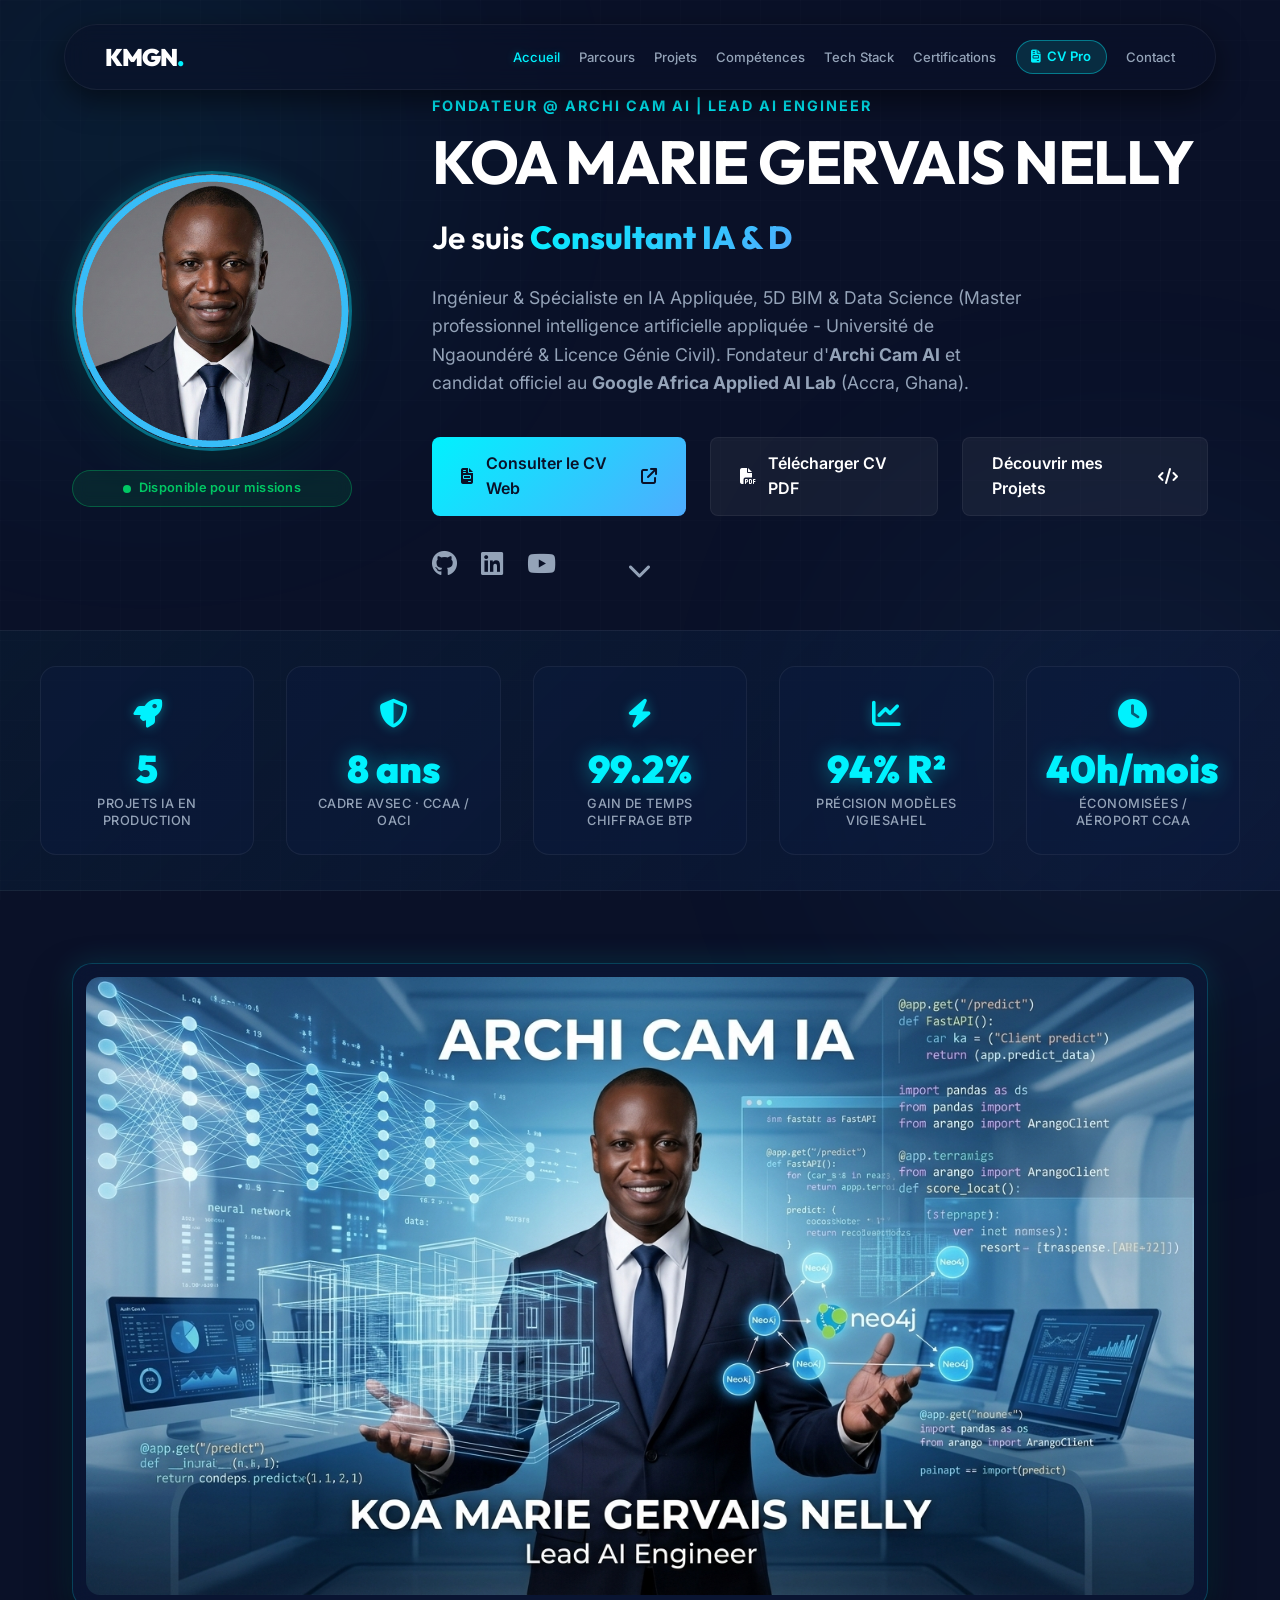
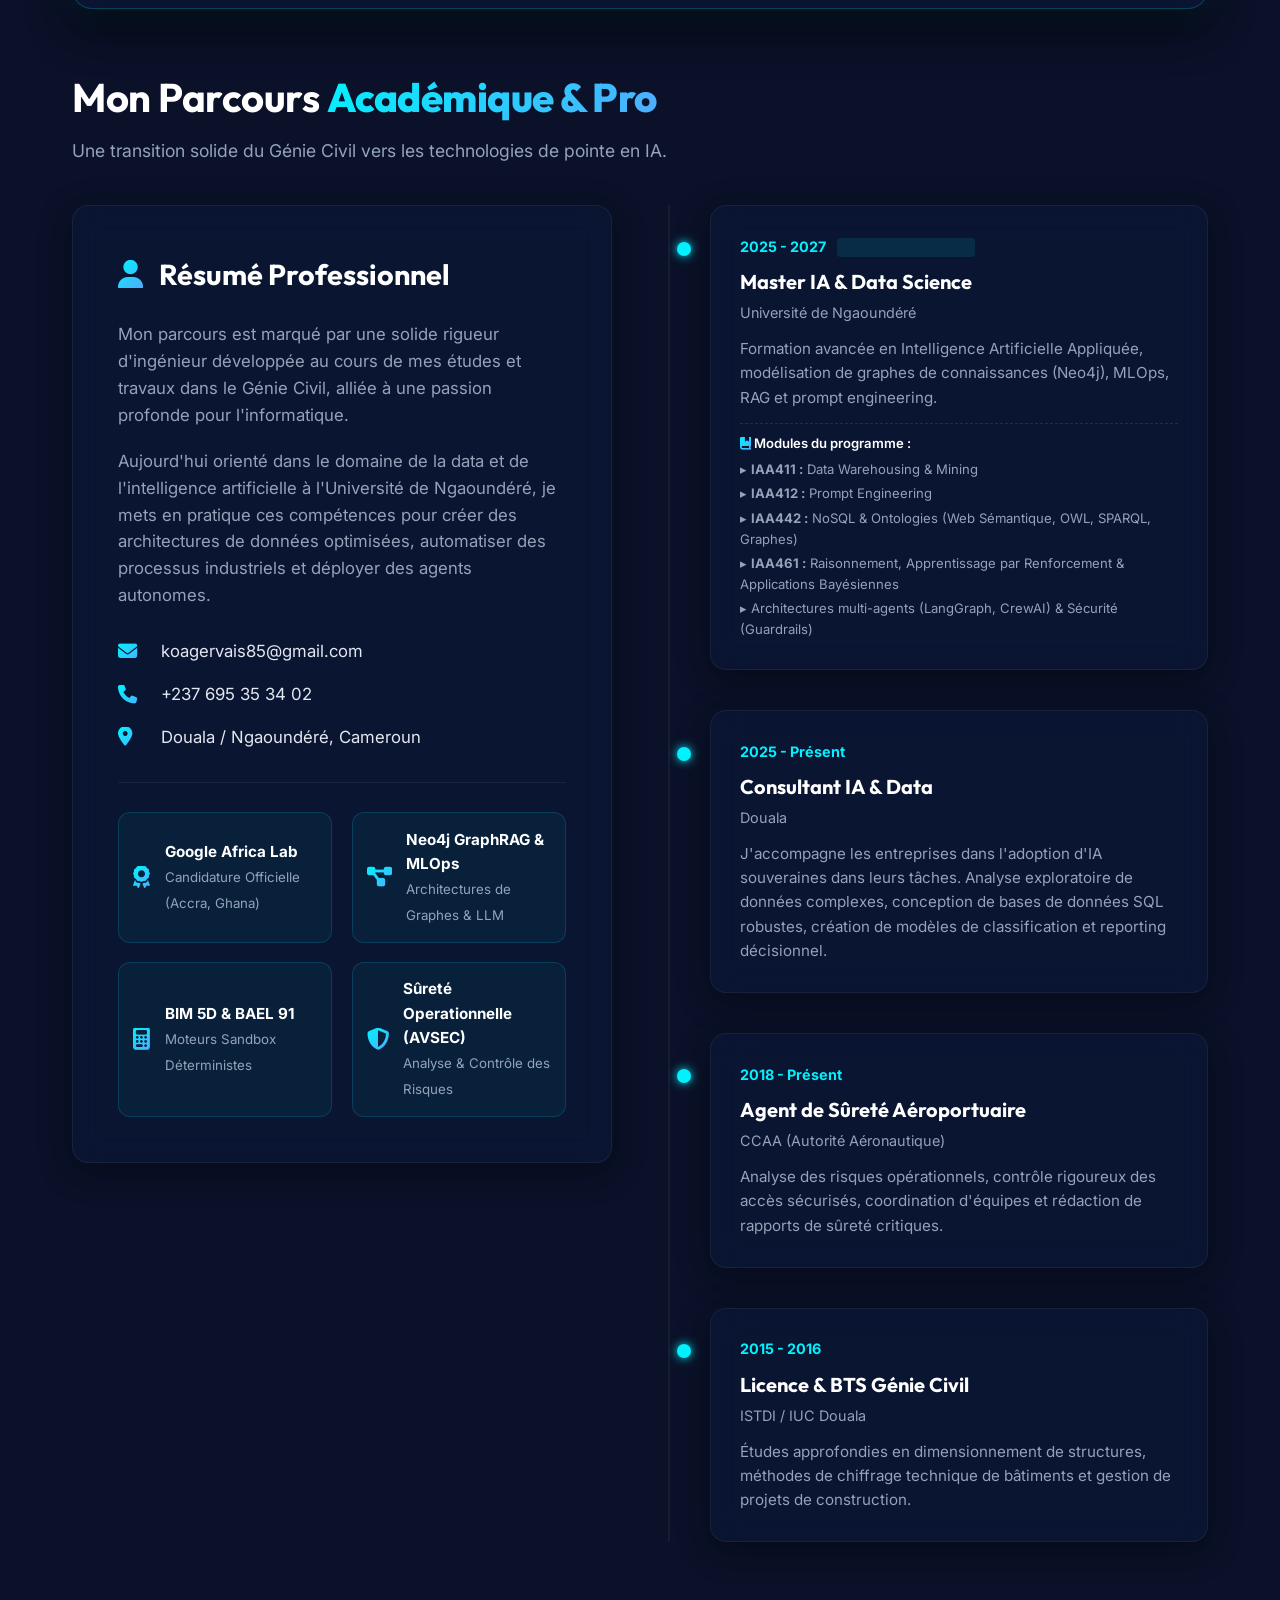
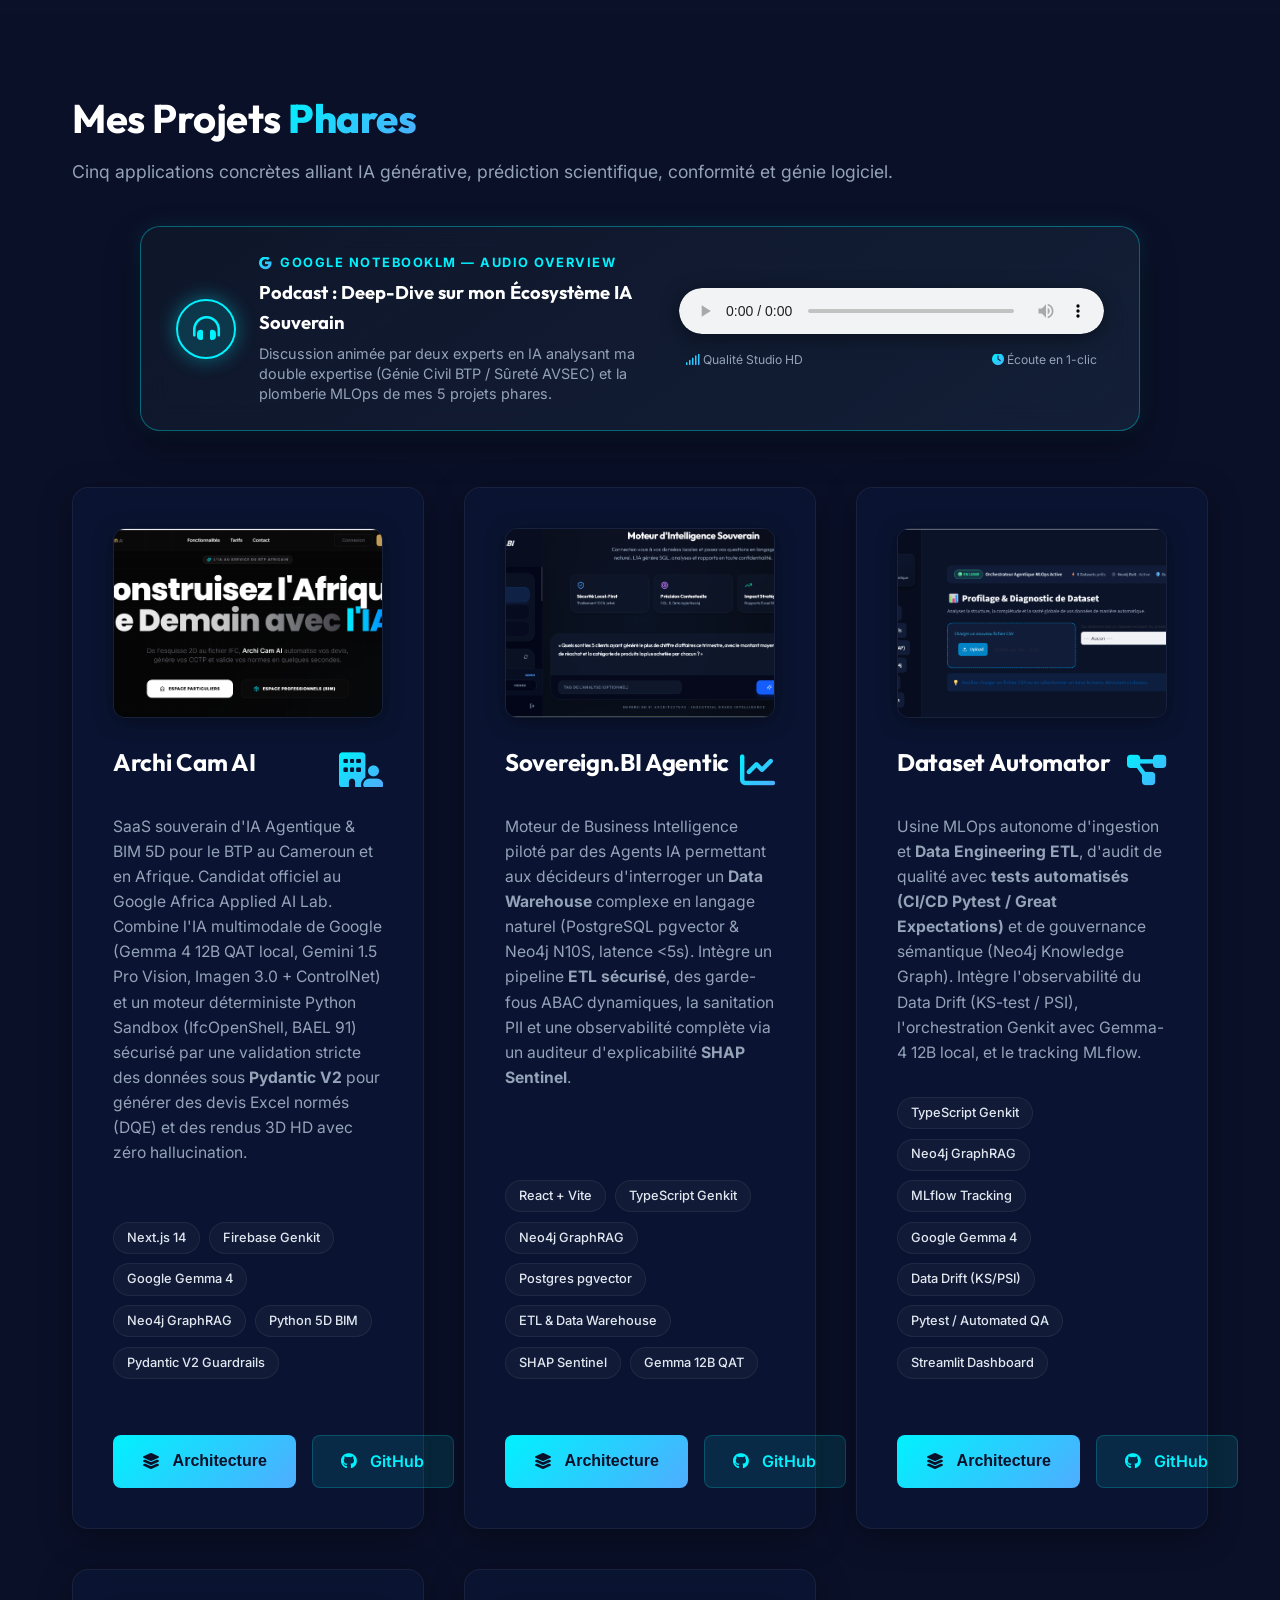
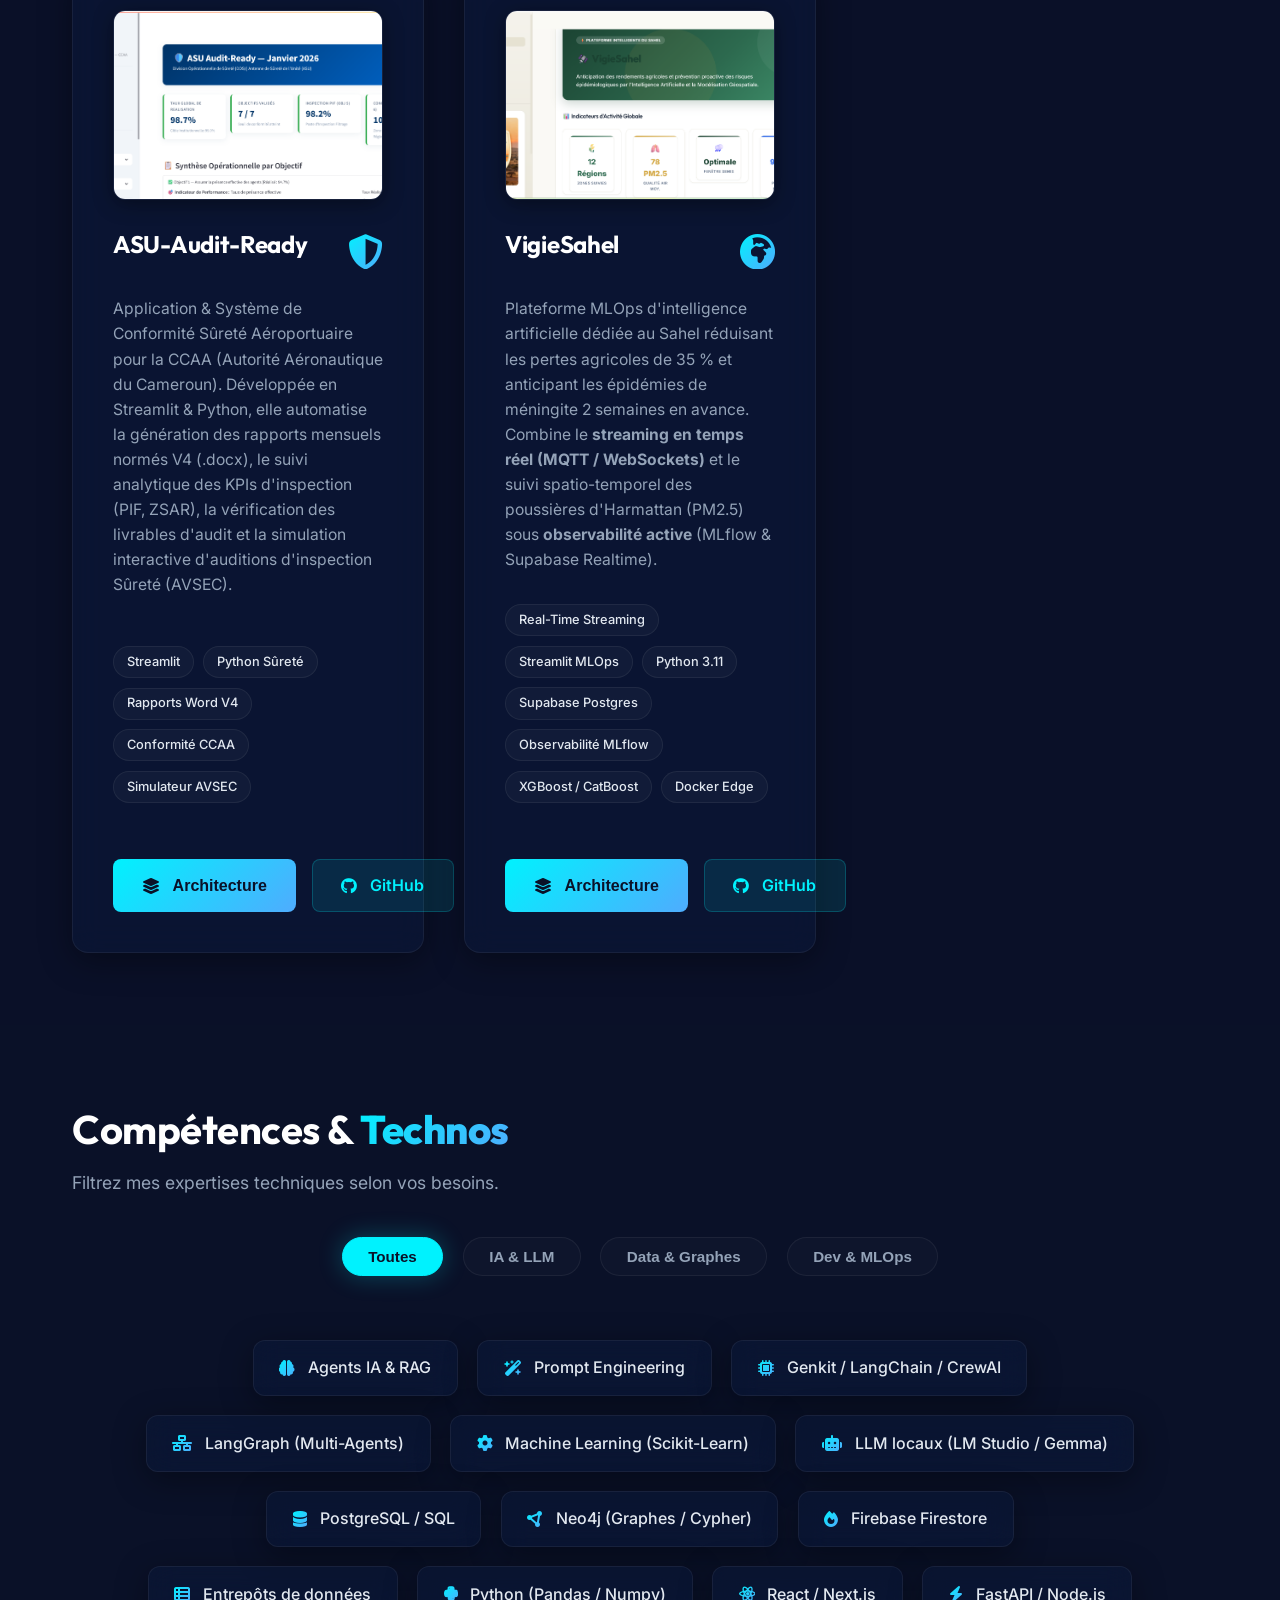
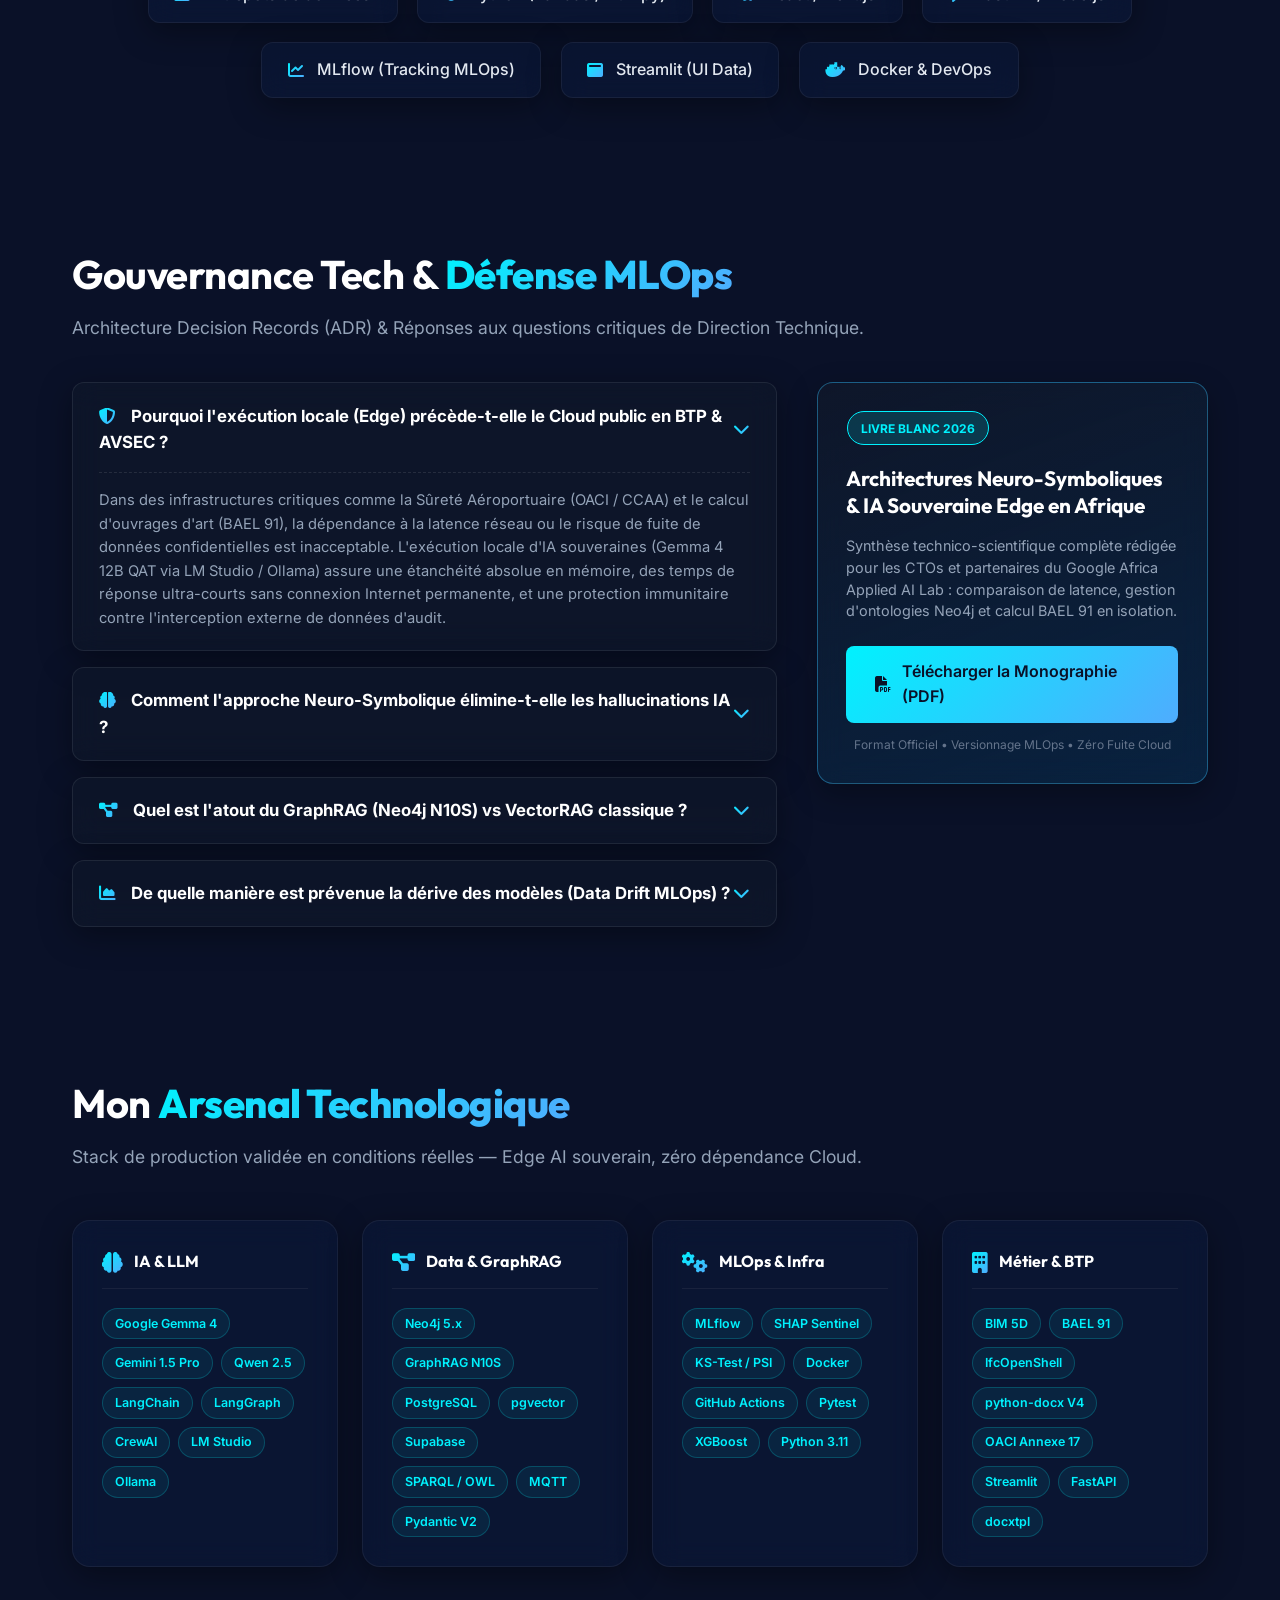
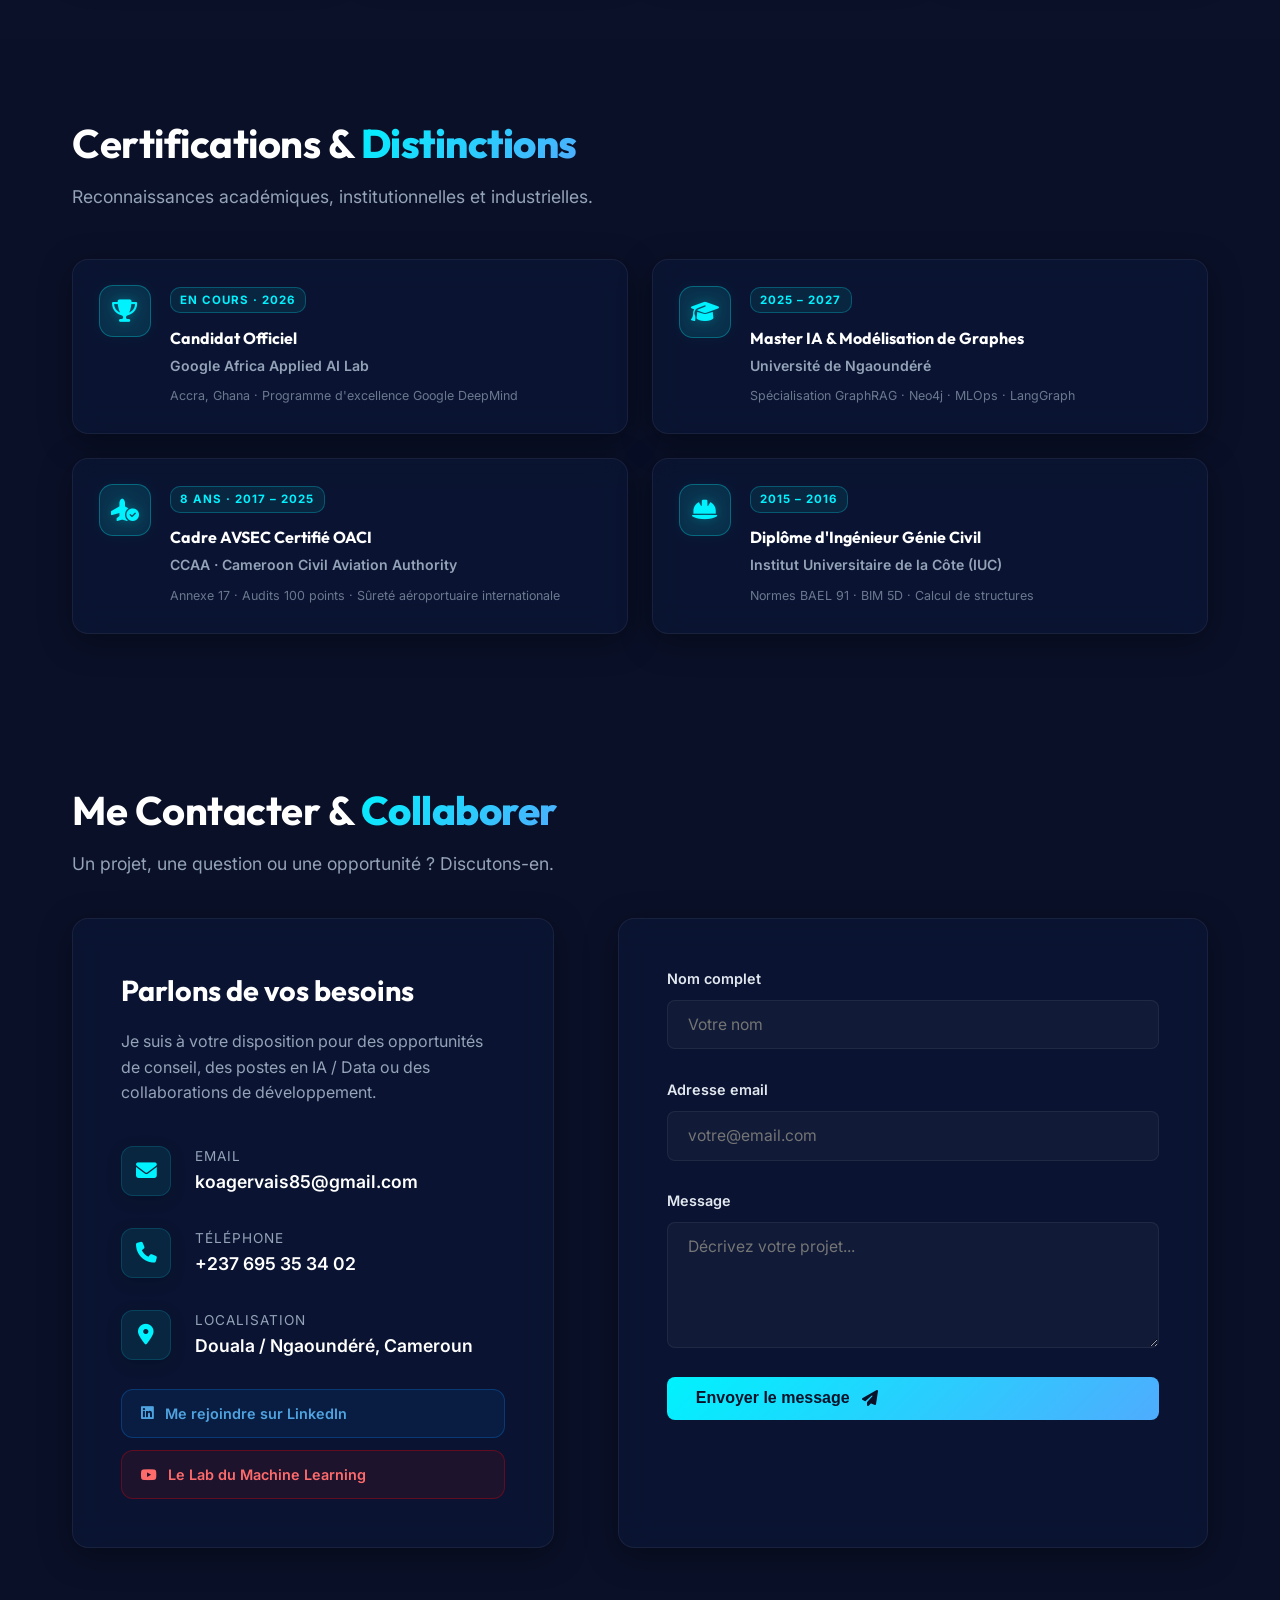
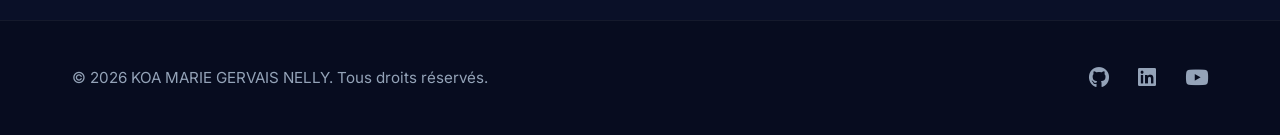
==== index.html @ 554ab9b9 "fix: Remove opacity:0 on animate-on-scroll to ensure Tech Stack and Certifications are 100% visible," ====
<!DOCTYPE html>
<html lang="fr">
<head>
    <meta charset="UTF-8">
    <meta name="viewport" content="width=device-width, initial-scale=1.0">
    <title>KOA MARIE GERVAIS NELLY | Lead AI Engineer & Consultant IA · Data</title>
    <meta name="description" content="Fondateur d'Archi Cam AI & Candidat Google Africa Applied AI Lab. Expert en IA Souveraine Edge, Neo4j GraphRAG, MLOps, BIM 5D et Sûreté Aviation (AVSEC CCAA). 5 projets IA en production.">
    <meta name="author" content="KOA MARIE GERVAIS NELLY">
    <meta name="theme-color" content="#0A1128">

    <!-- Open Graph / LinkedIn / WhatsApp / Facebook -->
    <meta property="og:type" content="website">
    <meta property="og:url" content="https://gervais-afk.github.io/-portfolio-gervais/">
    <meta property="og:title" content="KOA MARIE GERVAIS NELLY | Lead AI Engineer & Consultant IA · Data">
    <meta property="og:description" content="Fondateur Archi Cam AI · Candidat Google Africa Applied AI Lab · Neo4j GraphRAG · Edge AI Souverain · BIM 5D · AVSEC CCAA. 5 systèmes IA en production avec ROI mesurables.">
    <meta property="og:image" content="https://gervais-afk.github.io/-portfolio-gervais/assets/images/hero_presentation.jpeg">
    <meta property="og:image:width" content="1200">
    <meta property="og:image:height" content="630">
    <meta property="og:locale" content="fr_FR">
    <meta property="og:site_name" content="Portfolio KOA MARIE GERVAIS NELLY">

    <!-- Twitter Card -->
    <meta name="twitter:card" content="summary_large_image">
    <meta name="twitter:title" content="KOA MARIE GERVAIS NELLY | Lead AI Engineer & Consultant IA · Data">
    <meta name="twitter:description" content="Fondateur Archi Cam AI · Candidat Google Africa Applied AI Lab · 5 systèmes IA souverains en production.">
    <meta name="twitter:image" content="https://gervais-afk.github.io/-portfolio-gervais/assets/images/hero_presentation.jpeg">

    <!-- Favicon SVG -->
    <link rel="icon" type="image/svg+xml" href="data:image/svg+xml,<svg xmlns='http://www.w3.org/2000/svg' viewBox='0 0 100 100'><rect width='100' height='100' rx='20' fill='%230A1128'/><text x='50' y='68' font-family='Arial Black,sans-serif' font-size='52' font-weight='900' text-anchor='middle' fill='%2300F2FE'>G</text></svg>">

    <!-- Google Fonts -->
    <link rel="preconnect" href="https://fonts.googleapis.com">
    <link rel="preconnect" href="https://fonts.gstatic.com" crossorigin>
    <link href="https://fonts.googleapis.com/css2?family=Inter:wght@300;400;500;600;700&family=Outfit:wght@300;400;600;700;900&display=swap" rel="stylesheet">
    <!-- FontAwesome for Icons -->
    <link rel="stylesheet" href="https://cdnjs.cloudflare.com/ajax/libs/font-awesome/6.4.0/css/all.min.css">
    <!-- Custom CSS -->
    <link rel="stylesheet" href="style.css">
</head>
<body>

    <!-- Background Decoration Grid & Lights -->
    <div class="bg-glow bg-glow-1"></div>
    <div class="bg-glow bg-glow-2"></div>
    <div class="bg-grid"></div>

    <!-- Navigation Bar -->
    <nav class="navbar">
        <div class="nav-container">
            <a href="#hero" class="nav-logo">KMGN<span class="dot">.</span></a>
            <ul class="nav-links">
                <li><a href="#hero" class="active">Accueil</a></li>
                <li><a href="#about">Parcours</a></li>
                <li><a href="#projects">Projets</a></li>
                <li><a href="#skills">Compétences</a></li>
                <li><a href="#stack">Tech Stack</a></li>
                <li><a href="#certifications">Certifications</a></li>
                <li><a href="cv.html" target="_blank" class="nav-cv-btn"><i class="fa-solid fa-file-invoice"></i> CV Pro</a></li>
                <li><a href="#contact">Contact</a></li>
            </ul>
            <div class="nav-toggle" id="navToggle">
                <i class="fa-solid fa-bars"></i>
            </div>
        </div>
    </nav>

    <!-- Hero Section -->
    <section id="hero" class="hero-section">
        <div class="hero-container">
            <div class="hero-avatar-area">
                <div class="avatar-glow"></div>
                <div class="avatar-circle">
                    <img src="assets/images/profile_headshot_circular.jpeg" alt="KOA MARIE GERVAIS NELLY" class="hero-avatar-img">
                </div>
                <div class="availability-badge">
                    <span class="availability-dot"></span>
                    Disponible pour missions
                </div>
            </div>
            <div class="hero-content">
                <span class="hero-tag">Fondateur @ Archi Cam AI | Lead AI Engineer</span>
                <h1 class="hero-title">KOA MARIE GERVAIS NELLY</h1>
                <h2 class="hero-subtitle">Je suis <span id="typewriter" class="text-neon"></span></h2>
                <p class="hero-description">
                    Ingénieur &amp; Spécialiste en IA Appliquée, 5D BIM &amp; Data Science (Master professionnel intelligence artificielle appliquée - Université de Ngaoundéré &amp; Licence Génie Civil). Fondateur d'<strong>Archi Cam AI</strong> et candidat officiel au <strong>Google Africa Applied AI Lab</strong> (Accra, Ghana).
                </p>
                <div class="hero-buttons">
                    <a href="cv.html" target="_blank" class="btn btn-primary"><i class="fa-solid fa-file-invoice"></i> Consulter le CV Web <i class="fa-solid fa-arrow-up-right-from-square"></i></a>
                    <a href="KOA_MARIE_GERVAIS_NELLY_CV_EXECUTIVE.pdf" download target="_blank" class="btn btn-secondary"><i class="fa-solid fa-file-pdf"></i> Télécharger CV PDF</a>
                    <a href="#projects" class="btn btn-secondary">Découvrir mes Projets <i class="fa-solid fa-code"></i></a>
                </div>
                <div class="hero-social-icons">
                    <a href="https://github.com/gervais-afk" target="_blank" title="GitHub - gervais-afk"><i class="fa-brands fa-github"></i></a>
                    <a href="https://www.linkedin.com/in/gervais-koa" target="_blank" title="LinkedIn - Gervais Koa" class="linkedin-link"><i class="fa-brands fa-linkedin"></i></a>
                    <a href="https://www.youtube.com/channel/UCghSe-2vRGK4NOM7LLPyOAw" target="_blank" title="YouTube - Le Lab du Machine Learning" class="youtube-link"><i class="fa-brands fa-youtube"></i></a>
                </div>
            </div>
        </div>
        <div class="scroll-down">
            <a href="#about"><i class="fa-solid fa-chevron-down"></i></a>
        </div>
    </section>

    <!-- ===== STATS COUNTER SECTION ===== -->
    <section class="stats-section">
        <div class="stats-container">
            <div class="stat-item animate-on-scroll">
                <div class="stat-icon"><i class="fa-solid fa-rocket"></i></div>
                <div class="stat-number" data-target="5" data-suffix="">0</div>
                <div class="stat-label">Projets IA en Production</div>
            </div>
            <div class="stat-item animate-on-scroll">
                <div class="stat-icon"><i class="fa-solid fa-shield-halved"></i></div>
                <div class="stat-number" data-target="8" data-suffix=" ans">0</div>
                <div class="stat-label">Cadre AVSEC · CCAA / OACI</div>
            </div>
            <div class="stat-item animate-on-scroll">
                <div class="stat-icon"><i class="fa-solid fa-bolt"></i></div>
                <div class="stat-number" data-target="99" data-suffix=".2%">0</div>
                <div class="stat-label">Gain de temps chiffrage BTP</div>
            </div>
            <div class="stat-item animate-on-scroll">
                <div class="stat-icon"><i class="fa-solid fa-chart-line"></i></div>
                <div class="stat-number" data-target="94" data-suffix="% R²">0</div>
                <div class="stat-label">Précision modèles VigieSahel</div>
            </div>
            <div class="stat-item animate-on-scroll">
                <div class="stat-icon"><i class="fa-solid fa-clock"></i></div>
                <div class="stat-number" data-target="40" data-suffix="h/mois">0</div>
                <div class="stat-label">Économisées / Aéroport CCAA</div>
            </div>
        </div>
    </section>

    <!-- About & Timeline Section -->
    <section id="about" class="section">
        <div class="container">
            <!-- Feature Hero Presentation Banner -->
            <div class="hero-presentation-banner glass text-center mb-5">
                <img src="assets/images/hero_presentation.jpeg" alt="Archi Cam AI &amp; Lead AI Engineer Presentation" class="hero-presentation-img">
            </div>

            <h2 class="section-title text-center">Mon Parcours <span class="text-neon">Académique &amp; Pro</span></h2>
            <p class="section-subtitle text-center">Une transition solide du Génie Civil vers les technologies de pointe en IA.</p>
            
            <div class="about-grid">
                <div class="about-card glass">
                    <h3><i class="fa-solid fa-user text-neon"></i> Résumé Professionnel</h3>
                    <p>
                        Mon parcours est marqué par une solide rigueur d'ingénieur développée au cours de mes études et travaux dans le Génie Civil, alliée à une passion profonde pour l'informatique. 
                    </p>
                    <p>
                        Aujourd'hui orienté dans le domaine de la data et de l'intelligence artificielle à l'Université de Ngaoundéré, je mets en pratique ces compétences pour créer des architectures de données optimisées, automatiser des processus industriels et déployer des agents autonomes.
                    </p>
                    <div class="personal-info">
                        <div class="info-item"><i class="fa-solid fa-envelope text-neon"></i> <span>koagervais85@gmail.com</span></div>
                        <div class="info-item"><i class="fa-solid fa-phone text-neon"></i> <span>+237 695 35 34 02</span></div>
                        <div class="info-item"><i class="fa-solid fa-location-dot text-neon"></i> <span>Douala / Ngaoundéré, Cameroun</span></div>
                    </div>

                    <!-- Key Highlights & Metrics Badge Block -->
                    <div class="about-metrics-block">
                        <div class="metric-badge-item">
                            <i class="fa-solid fa-award text-neon"></i>
                            <div>
                                <strong style="color:#FFFFFF; display:block; font-size:0.95rem;">Google Africa Lab</strong>
                                <small style="color:var(--text-muted);">Candidature Officielle (Accra, Ghana)</small>
                            </div>
                        </div>
                        <div class="metric-badge-item">
                            <i class="fa-solid fa-diagram-project text-neon"></i>
                            <div>
                                <strong style="color:#FFFFFF; display:block; font-size:0.95rem;">Neo4j GraphRAG &amp; MLOps</strong>
                                <small style="color:var(--text-muted);">Architectures de Graphes &amp; LLM</small>
                            </div>
                        </div>
                        <div class="metric-badge-item">
                            <i class="fa-solid fa-calculator text-neon"></i>
                            <div>
                                <strong style="color:#FFFFFF; display:block; font-size:0.95rem;">BIM 5D &amp; BAEL 91</strong>
                                <small style="color:var(--text-muted);">Moteurs Sandbox Déterministes</small>
                            </div>
                        </div>
                        <div class="metric-badge-item">
                            <i class="fa-solid fa-shield-halved text-neon"></i>
                            <div>
                                <strong style="color:#FFFFFF; display:block; font-size:0.95rem;">Sûreté Operationnelle (AVSEC)</strong>
                                <small style="color:var(--text-muted);">Analyse &amp; Contrôle des Risques</small>
                            </div>
                        </div>
                    </div>
                </div>

                <div class="timeline-container">
                    <!-- Timeline Item 1 -->
                    <div class="timeline-item glass">
                        <div class="timeline-dot"></div>
                        <div class="timeline-date">2025 - 2027 <span class="badge-status text-neon" style="font-size: 0.75rem; background: rgba(0, 242, 254, 0.1); padding: 0.15rem 0.4rem; border-radius: 4px; margin-left: 0.5rem;">En cours d'obtention</span></div>
                        <h4 class="timeline-title">Master IA &amp; Data Science</h4>
                        <span class="timeline-location">Université de Ngaoundéré</span>
                        <p>Formation avancée en Intelligence Artificielle Appliquée, modélisation de graphes de connaissances (Neo4j), MLOps, RAG et prompt engineering.</p>
                        <div class="course-list" style="margin-top: 0.8rem; font-size: 0.82rem; border-top: 1px dashed rgba(255,255,255,0.1); padding-top: 0.6rem;">
                            <div style="font-weight: 600; color: #FFFFFF; margin-bottom: 0.3rem;"><i class="fa-solid fa-book-bookmark text-neon"></i> Modules du programme :</div>
                            <ul style="list-style: none; padding-left: 0; display: grid; grid-template-columns: 1fr; gap: 0.2rem; color: var(--text-muted);">
                                <li>▸ <strong>IAA411 :</strong> Data Warehousing &amp; Mining</li>
                                <li>▸ <strong>IAA412 :</strong> Prompt Engineering</li>
                                <li>▸ <strong>IAA442 :</strong> NoSQL &amp; Ontologies (Web Sémantique, OWL, SPARQL, Graphes)</li>
                                <li>▸ <strong>IAA461 :</strong> Raisonnement, Apprentissage par Renforcement &amp; Applications Bayésiennes</li>
                                <li>▸ Architectures multi-agents (LangGraph, CrewAI) &amp; Sécurité (Guardrails)</li>
                            </ul>
                        </div>
                    </div>

                    <!-- Timeline Item 2 -->
                    <div class="timeline-item glass">
                        <div class="timeline-dot"></div>
                        <div class="timeline-date">2025 - Présent</div>
                        <h4 class="timeline-title">Consultant IA &amp; Data</h4>
                        <span class="timeline-location">Douala</span>
                        <p>J'accompagne les entreprises dans l'adoption d'IA souveraines dans leurs tâches. Analyse exploratoire de données complexes, conception de bases de données SQL robustes, création de modèles de classification et reporting décisionnel.</p>
                    </div>

                    <!-- Timeline Item 3 -->
                    <div class="timeline-item glass">
                        <div class="timeline-dot"></div>
                        <div class="timeline-date">2018 - Présent</div>
                        <h4 class="timeline-title">Agent de Sûreté Aéroportuaire</h4>
                        <span class="timeline-location">CCAA (Autorité Aéronautique)</span>
                        <p>Analyse des risques opérationnels, contrôle rigoureux des accès sécurisés, coordination d'équipes et rédaction de rapports de sûreté critiques.</p>
                    </div>

                    <!-- Timeline Item 4 -->
                    <div class="timeline-item glass">
                        <div class="timeline-dot"></div>
                        <div class="timeline-date">2015 - 2016</div>
                        <h4 class="timeline-title">Licence &amp; BTS Génie Civil</h4>
                        <span class="timeline-location">ISTDI / IUC Douala</span>
                        <p>Études approfondies en dimensionnement de structures, méthodes de chiffrage technique de bâtiments et gestion de projets de construction.</p>
                    </div>
                </div>
            </div>
        </div>
    </section>

    <!-- Projects Section -->
    <section id="projects" class="section alt-bg">
        <div class="container">
            <h2 class="section-title text-center">Mes Projets <span class="text-neon">Phares</span></h2>
            <p class="section-subtitle text-center">Cinq applications concrètes alliant IA générative, prédiction scientifique, conformité et génie logiciel.</p>

            <!-- Google NotebookLM Podcast Feature Box -->
            <div class="podcast-banner glass" style="margin: 0 auto 3.5rem auto; max-width: 1000px; padding: 1.6rem 2.2rem; border: 1px solid rgba(0, 242, 254, 0.35); border-radius: 20px; display: flex; flex-wrap: wrap; align-items: center; justify-content: space-between; gap: 1.8rem; background: linear-gradient(145deg, rgba(15, 23, 42, 0.85), rgba(20, 32, 56, 0.95)); box-shadow: 0 15px 35px rgba(0, 0, 0, 0.4), 0 0 20px rgba(0, 242, 254, 0.1);">
                <div style="display: flex; align-items: center; gap: 1.4rem; flex: 1; min-width: 290px;">
                    <div style="width: 60px; height: 60px; border-radius: 50%; background: rgba(0, 242, 254, 0.15); border: 2px solid #00F2FE; display: flex; align-items: center; justify-content: center; font-size: 1.7rem; color: #00F2FE; flex-shrink: 0; box-shadow: 0 0 20px rgba(0, 242, 254, 0.4);">
                        <i class="fa-solid fa-headphones-simple"></i>
                    </div>
                    <div>
                        <span style="font-size: 0.8rem; text-transform: uppercase; letter-spacing: 1.5px; color: #00F2FE; font-weight: 700; display: flex; align-items: center; gap: 0.5rem; margin-bottom: 0.3rem;"><i class="fa-brands fa-google text-neon"></i> Google NotebookLM — Audio Overview</span>
                        <h4 style="color: #FFFFFF; margin: 0; font-size: 1.15rem; font-family: 'Outfit', sans-serif;">Podcast : Deep-Dive sur mon Écosystème IA Souverain</h4>
                        <p style="color: var(--text-muted); margin: 0.4rem 0 0 0; font-size: 0.9rem; line-height: 1.4;">Discussion animée par deux experts en IA analysant ma double expertise (Génie Civil BTP / Sûreté AVSEC) et la plomberie MLOps de mes 5 projets phares.</p>
                    </div>
                </div>
                <div style="flex-shrink: 0; min-width: 290px; flex-grow: 0.4;">
                    <audio controls style="width: 100%; height: 46px; border-radius: 25px; outline: none; filter: drop-shadow(0 4px 10px rgba(0, 0, 0, 0.4));">
                        <source src="assets/audio/podcast_notebooklm_deep_dive.m4a" type="audio/mp4">
                        <source src="assets/audio/podcast_notebooklm_deep_dive.m4a" type="audio/x-m4a">
                        <source src="assets/audio/podcast_notebooklm_deep_dive.mp3" type="audio/mpeg">
                        <source src="assets/audio/podcast_notebooklm_deep_dive.wav" type="audio/wav">
                        Votre navigateur ne supporte pas l'élément audio HTML5.
                    </audio>
                    <div style="display: flex; justify-content: space-between; font-size: 0.76rem; color: #94A3B8; margin-top: 0.5rem; padding: 0 0.4rem;">
                        <span><i class="fa-solid fa-signal text-neon"></i> Qualité Studio HD</span>
                        <span><i class="fa-regular fa-clock text-neon"></i> Écoute en 1-clic</span>
                    </div>
                </div>
            </div>

            <div class="projects-grid">
                <!-- Project 1: Archi Cam AI (Flagship Project) -->
                <div class="project-card glass" data-tilt>
                    <img src="assets/images/archi_cam_ai.png" alt="Archi Cam AI Banner" class="project-banner">
                    <div class="project-header-row">
                        <h3 class="project-title">Archi Cam AI</h3>
                        <div class="project-icon"><i class="fa-solid fa-building-user text-neon"></i></div>
                    </div>
                    <p class="project-description">
                        SaaS souverain d'IA Agentique &amp; BIM 5D pour le BTP au Cameroun et en Afrique. Candidat officiel au Google Africa Applied AI Lab. Combine l'IA multimodale de Google (Gemma 4 12B QAT local, Gemini 1.5 Pro Vision, Imagen 3.0 + ControlNet) et un moteur déterministe Python Sandbox (IfcOpenShell, BAEL 91) sécurisé par une validation stricte des données sous <strong>Pydantic V2</strong> pour générer des devis Excel normés (DQE) et des rendus 3D HD avec zéro hallucination.
                    </p>
                    <div class="project-tags">
                        <span>Next.js 14</span>
                        <span>Firebase Genkit</span>
                        <span>Google Gemma 4</span>
                        <span>Neo4j GraphRAG</span>
                        <span>Python 5D BIM</span>
                        <span>Pydantic V2 Guardrails</span>
                    </div>
                    <div class="project-links project-links-row">
                        <button class="btn btn-primary open-modal-btn" data-project="archi-cam-ai"><i class="fa-solid fa-layer-group"></i> Architecture</button>
                        <a href="https://github.com/gervais-afk/archi-cam-ai" target="_blank" class="btn btn-icon"><i class="fa-brands fa-github"></i> GitHub</a>
                    </div>
                </div>

                <!-- Project 2 -->
                <div class="project-card glass" data-tilt>
                    <img src="assets/images/sovereign_bi.png" alt="Sovereign.BI Agentic Banner" class="project-banner">
                    <div class="project-header-row">
                        <h3 class="project-title">Sovereign.BI Agentic</h3>
                        <div class="project-icon"><i class="fa-solid fa-chart-line text-neon"></i></div>
                    </div>
                    <p class="project-description">
                        Moteur de Business Intelligence piloté par des Agents IA permettant aux décideurs d'interroger un <strong>Data Warehouse</strong> complexe en langage naturel (PostgreSQL pgvector &amp; Neo4j N10S, latence &lt;5s). Intègre un pipeline <strong>ETL sécurisé</strong>, des garde-fous ABAC dynamiques, la sanitation PII et une observabilité complète via un auditeur d'explicabilité <strong>SHAP Sentinel</strong>.
                    </p>
                    <div class="project-tags">
                        <span>React + Vite</span>
                        <span>TypeScript Genkit</span>
                        <span>Neo4j GraphRAG</span>
                        <span>Postgres pgvector</span>
                        <span>ETL &amp; Data Warehouse</span>
                        <span>SHAP Sentinel</span>
                        <span>Gemma 12B QAT</span>
                    </div>
                    <div class="project-links project-links-row">
                        <button class="btn btn-primary open-modal-btn" data-project="sovereign-bi"><i class="fa-solid fa-layer-group"></i> Architecture</button>
                        <a href="https://github.com/gervais-afk/-sovereign-bi-agentic" target="_blank" class="btn btn-icon"><i class="fa-brands fa-github"></i> GitHub</a>
                    </div>
                </div>

                <!-- Project 3: Dataset Automator -->
                <div class="project-card glass" data-tilt>
                    <img src="assets/images/dataset_automator.png" alt="Dataset Automator Banner" class="project-banner">
                    <div class="project-header-row">
                        <h3 class="project-title">Dataset Automator</h3>
                        <div class="project-icon"><i class="fa-solid fa-diagram-project text-neon"></i></div>
                    </div>
                    <p class="project-description">
                        Usine MLOps autonome d'ingestion et <strong>Data Engineering ETL</strong>, d'audit de qualité avec <strong>tests automatisés (CI/CD Pytest / Great Expectations)</strong> et de gouvernance sémantique (Neo4j Knowledge Graph). Intègre l'observabilité du Data Drift (KS-test / PSI), l'orchestration Genkit avec Gemma-4 12B local, et le tracking MLflow.
                    </p>
                    <div class="project-tags">
                        <span>TypeScript Genkit</span>
                        <span>Neo4j GraphRAG</span>
                        <span>MLflow Tracking</span>
                        <span>Google Gemma 4</span>
                        <span>Data Drift (KS/PSI)</span>
                        <span>Pytest / Automated QA</span>
                        <span>Streamlit Dashboard</span>
                    </div>
                    <div class="project-links project-links-row">
                        <button class="btn btn-primary open-modal-btn" data-project="dataset-automator"><i class="fa-solid fa-layer-group"></i> Architecture</button>
                        <a href="https://github.com/gervais-afk/dataset-automator" target="_blank" class="btn btn-icon"><i class="fa-brands fa-github"></i> GitHub</a>
                    </div>
                </div>

                <!-- Project 4: ASU-Audit-Ready -->
                <div class="project-card glass" data-tilt>
                    <img src="assets/images/asu_audit_ready.png" alt="ASU-Audit-Ready Banner" class="project-banner">
                    <div class="project-header-row">
                        <h3 class="project-title">ASU-Audit-Ready</h3>
                        <div class="project-icon"><i class="fa-solid fa-shield-halved text-neon"></i></div>
                    </div>
                    <p class="project-description">
                        Application &amp; Système de Conformité Sûreté Aéroportuaire pour la CCAA (Autorité Aéronautique du Cameroun). Développée en Streamlit &amp; Python, elle automatise la génération des rapports mensuels normés V4 (.docx), le suivi analytique des KPIs d'inspection (PIF, ZSAR), la vérification des livrables d'audit et la simulation interactive d'auditions d'inspection Sûreté (AVSEC).
                    </p>
                    <div class="project-tags">
                        <span>Streamlit</span>
                        <span>Python Sûreté</span>
                        <span>Rapports Word V4</span>
                        <span>Conformité CCAA</span>
                        <span>Simulateur AVSEC</span>
                    </div>
                    <div class="project-links project-links-row">
                        <button class="btn btn-primary open-modal-btn" data-project="asu-audit-ready"><i class="fa-solid fa-layer-group"></i> Architecture</button>
                        <a href="https://github.com/gervais-afk/ASU-Audit-Ready" target="_blank" class="btn btn-icon"><i class="fa-brands fa-github"></i> GitHub</a>
                    </div>
                </div>

                <!-- Project 5: VigieSahel -->
                <div class="project-card glass" data-tilt>
                    <img src="assets/images/vigie_sahel.png" alt="VigieSahel Banner" class="project-banner">
                    <div class="project-header-row">
                        <h3 class="project-title">VigieSahel</h3>
                        <div class="project-icon"><i class="fa-solid fa-earth-africa text-neon"></i></div>
                    </div>
                    <p class="project-description">
                        Plateforme MLOps d'intelligence artificielle dédiée au Sahel réduisant les pertes agricoles de 35 % et anticipant les épidémies de méningite 2 semaines en avance. Combine le <strong>streaming en temps réel (MQTT / WebSockets)</strong> et le suivi spatio-temporel des poussières d'Harmattan (PM2.5) sous <strong>observabilité active</strong> (MLflow &amp; Supabase Realtime).
                    </p>
                    <div class="project-tags">
                        <span>Real-Time Streaming</span>
                        <span>Streamlit MLOps</span>
                        <span>Python 3.11</span>
                        <span>Supabase Postgres</span>
                        <span>Observabilité MLflow</span>
                        <span>XGBoost / CatBoost</span>
                        <span>Docker Edge</span>
                    </div>
                    <div class="project-links project-links-row">
                        <button class="btn btn-primary open-modal-btn" data-project="vigie-sahel"><i class="fa-solid fa-layer-group"></i> Architecture</button>
                        <a href="https://github.com/gervais-afk/VigieSahel" target="_blank" class="btn btn-icon"><i class="fa-brands fa-github"></i> GitHub</a>
                    </div>
                </div>
            </div>
        </div>
    </section>

    <!-- Skills Section -->
    <section id="skills" class="section">
        <div class="container">
            <h2 class="section-title text-center">Compétences &amp; <span class="text-neon">Technos</span></h2>
            <p class="section-subtitle text-center">Filtrez mes expertises techniques selon vos besoins.</p>

            <div class="skills-filter">
                <button class="filter-btn active" data-filter="all">Toutes</button>
                <button class="filter-btn" data-filter="ai">IA &amp; LLM</button>
                <button class="filter-btn" data-filter="database">Data &amp; Graphes</button>
                <button class="filter-btn" data-filter="devops">Dev &amp; MLOps</button>
            </div>

            <div class="skills-grid">
                <!-- AI / LLM -->
                <div class="skill-tag glass" data-category="ai"><i class="fa-solid fa-brain text-neon"></i> Agents IA &amp; RAG</div>
                <div class="skill-tag glass" data-category="ai"><i class="fa-solid fa-wand-magic-sparkles text-neon"></i> Prompt Engineering</div>
                <div class="skill-tag glass" data-category="ai"><i class="fa-solid fa-microchip text-neon"></i> Genkit / LangChain / CrewAI</div>
                <div class="skill-tag glass" data-category="ai"><i class="fa-solid fa-network-wired text-neon"></i> LangGraph (Multi-Agents)</div>
                <div class="skill-tag glass" data-category="ai"><i class="fa-solid fa-gear text-neon"></i> Machine Learning (Scikit-Learn)</div>
                <div class="skill-tag glass" data-category="ai"><i class="fa-solid fa-robot text-neon"></i> LLM locaux (LM Studio / Gemma)</div>

                <!-- Database -->
                <div class="skill-tag glass" data-category="database"><i class="fa-solid fa-database text-neon"></i> PostgreSQL / SQL</div>
                <div class="skill-tag glass" data-category="database"><i class="fa-solid fa-circle-nodes text-neon"></i> Neo4j (Graphes / Cypher)</div>
                <div class="skill-tag glass" data-category="database"><i class="fa-solid fa-fire text-neon"></i> Firebase Firestore</div>
                <div class="skill-tag glass" data-category="database"><i class="fa-solid fa-table-list text-neon"></i> Entrepôts de données</div>

                <!-- Dev / DevOps -->
                <div class="skill-tag glass" data-category="devops"><i class="fa-brands fa-python text-neon"></i> Python (Pandas / Numpy)</div>
                <div class="skill-tag glass" data-category="devops"><i class="fa-brands fa-react text-neon"></i> React / Next.js</div>
                <div class="skill-tag glass" data-category="devops"><i class="fa-solid fa-bolt text-neon"></i> FastAPI / Node.js</div>
                <div class="skill-tag glass" data-category="devops"><i class="fa-solid fa-chart-line text-neon"></i> MLflow (Tracking MLOps)</div>
                <div class="skill-tag glass" data-category="devops"><i class="fa-solid fa-window-maximize text-neon"></i> Streamlit (UI Data)</div>
                <div class="skill-tag glass" data-category="devops"><i class="fa-brands fa-docker text-neon"></i> Docker &amp; DevOps</div>
            </div>
        </div>
    </section>

    <!-- Architecture FAQ & Thought Leadership (ADR 2026) -->
    <section id="faq-adr" class="section">
        <div class="container">
            <h2 class="section-title text-center">Gouvernance Tech &amp; <span class="text-neon">Défense MLOps</span></h2>
            <p class="section-subtitle text-center">Architecture Decision Records (ADR) & Réponses aux questions critiques de Direction Technique.</p>

            <div class="faq-grid" style="display: grid; grid-template-columns: 1.8fr 1fr; gap: 2.5rem; margin-top: 2.5rem; align-items: start;">
                <!-- FAQ Accordions Column -->
                <div class="faq-list" style="display: flex; flex-direction: column; gap: 1rem;">
                    <details class="faq-item glass" style="padding: 1.2rem 1.6rem; border-radius: 12px; border: 1px solid rgba(255, 255, 255, 0.08); background: rgba(15, 23, 42, 0.7); cursor: pointer;" open>
                        <summary style="font-weight: 700; color: #FFFFFF; font-size: 1.05rem; list-style: none; display: flex; justify-content: space-between; align-items: center;">
                            <span><i class="fa-solid fa-shield-halved text-neon" style="margin-right: 0.7rem;"></i> Pourquoi l'exécution locale (Edge) précède-t-elle le Cloud public en BTP &amp; AVSEC ?</span>
                            <i class="fa-solid fa-chevron-down text-neon"></i>
                        </summary>
                        <div style="margin-top: 1rem; color: var(--text-muted); font-size: 0.92rem; line-height: 1.6; border-top: 1px dashed rgba(255, 255, 255, 0.1); padding-top: 1rem;">
                            Dans des infrastructures critiques comme la Sûreté Aéroportuaire (OACI / CCAA) et le calcul d'ouvrages d'art (BAEL 91), la dépendance à la latence réseau ou le risque de fuite de données confidentielles est inacceptable. L'exécution locale d'IA souveraines (Gemma 4 12B QAT via LM Studio / Ollama) assure une étanchéité absolue en mémoire, des temps de réponse ultra-courts sans connexion Internet permanente, et une protection immunitaire contre l'interception externe de données d'audit.
                        </div>
                    </details>

                    <details class="faq-item glass" style="padding: 1.2rem 1.6rem; border-radius: 12px; border: 1px solid rgba(255, 255, 255, 0.08); background: rgba(15, 23, 42, 0.7); cursor: pointer;">
                        <summary style="font-weight: 700; color: #FFFFFF; font-size: 1.05rem; list-style: none; display: flex; justify-content: space-between; align-items: center;">
                            <span><i class="fa-solid fa-brain text-neon" style="margin-right: 0.7rem;"></i> Comment l'approche Neuro-Symbolique élimine-t-elle les hallucinations IA ?</span>
                            <i class="fa-solid fa-chevron-down text-neon"></i>
                        </summary>
                        <div style="margin-top: 1rem; color: var(--text-muted); font-size: 0.92rem; line-height: 1.6; border-top: 1px dashed rgba(255, 255, 255, 0.1); padding-top: 1rem;">
                            Les grands modèles de langage (LLM) calculent par probabilité textuelle, ce qui risque d'engendrer des erreurs mortelles sur un chantier BTP. Dans <strong>Archi Cam AI</strong> et <strong>Sovereign.BI</strong>, le LLM ne calcule pas les prix ou les charges : il agit exclusivement en tant que parseur d'instructions et orchestrateur d'agents. Le calcul mathématique des devis (DQE Excel), la vérification des armatures BAEL 91 et les requêtes SQL/Cypher sont délégués à des moteurs physiques déterministes (IfcOpenShell, PostgreSQL, Python Sandbox). La marge d'erreur d'hallucination devient strictement nulle.
                        </div>
                    </details>

                    <details class="faq-item glass" style="padding: 1.2rem 1.6rem; border-radius: 12px; border: 1px solid rgba(255, 255, 255, 0.08); background: rgba(15, 23, 42, 0.7); cursor: pointer;">
                        <summary style="font-weight: 700; color: #FFFFFF; font-size: 1.05rem; list-style: none; display: flex; justify-content: space-between; align-items: center;">
                            <span><i class="fa-solid fa-project-diagram text-neon" style="margin-right: 0.7rem;"></i> Quel est l'atout du GraphRAG (Neo4j N10S) vs VectorRAG classique ?</span>
                            <i class="fa-solid fa-chevron-down text-neon"></i>
                        </summary>
                        <div style="margin-top: 1rem; color: var(--text-muted); font-size: 0.92rem; line-height: 1.6; border-top: 1px dashed rgba(255, 255, 255, 0.1); padding-top: 1rem;">
                            Le VectorRAG linéaire fragmente les documents complexes en morceaux isolés, détruisant la hiérarchie des tableaux et les relations causales. En modélisant nos données sous forme de graphes de connaissances (Neo4j 5.20 / N10S), les concepts sont indexés en triplets ontologiques interconnectés (<code>Entité -&gt; [RELATION] -&gt; Indicateur</code>). L'agent traverse des graphes sémantiques complets avec une précision de recherche contextuelle de 100 %.
                        </div>
                    </details>

                    <details class="faq-item glass" style="padding: 1.2rem 1.6rem; border-radius: 12px; border: 1px solid rgba(255, 255, 255, 0.08); background: rgba(15, 23, 42, 0.7); cursor: pointer;">
                        <summary style="font-weight: 700; color: #FFFFFF; font-size: 1.05rem; list-style: none; display: flex; justify-content: space-between; align-items: center;">
                            <span><i class="fa-solid fa-chart-area text-neon" style="margin-right: 0.7rem;"></i> De quelle manière est prévenue la dérive des modèles (Data Drift MLOps) ?</span>
                            <i class="fa-solid fa-chevron-down text-neon"></i>
                        </summary>
                        <div style="margin-top: 1rem; color: var(--text-muted); font-size: 0.92rem; line-height: 1.6; border-top: 1px dashed rgba(255, 255, 255, 0.1); padding-top: 1rem;">
                            Dans des environnements réels comme le Sahel (<strong>VigieSahel</strong>) ou l'évaluation d'entrepreneuriales, les distributions de variables (climat, démographie) dérivent dans le temps (*Concept Drift*). Nos pipelines d'intégration continue CI/CD (GitHub Actions) intègrent des scripts automatisés exécutant le test statistique de <strong>Kolmogorov-Smirnov (KS-Test)</strong> et le <strong>Population Stability Index (PSI)</strong> reliés au registre <strong>MLflow</strong>. Toute déviation déclenche une alerte de réentraînement et une vérification d'explicabilité par notre auditeur de théorie des jeux <strong>SHAP Sentinel</strong>.
                        </div>
                    </details>
                </div>

                <!-- Whitepaper / Monography Card -->
                <div class="whitepaper-card glass" style="padding: 1.8rem; border-radius: 16px; border: 1px solid rgba(56, 189, 248, 0.4); background: linear-gradient(160deg, rgba(15, 23, 42, 0.9), rgba(2, 132, 199, 0.15)); text-align: left; box-shadow: 0 10px 30px rgba(0, 0, 0, 0.3);">
                    <div style="display: flex; align-items: center; gap: 0.8rem; margin-bottom: 1.2rem;">
                        <span style="background: rgba(0, 242, 254, 0.15); border: 1px solid #00F2FE; color: #00F2FE; padding: 0.4rem 0.8rem; border-radius: 20px; font-size: 0.75rem; font-weight: 700; text-transform: uppercase;">Livre Blanc 2026</span>
                    </div>
                    <h3 style="color: #FFFFFF; font-size: 1.3rem; margin-top: 0; font-family: 'Outfit', sans-serif; line-height: 1.3;">Architectures Neuro-Symboliques &amp; IA Souveraine Edge en Afrique</h3>
                    <p style="color: var(--text-muted); font-size: 0.9rem; line-height: 1.5; margin: 1rem 0 1.5rem 0;">
                        Synthèse technico-scientifique complète rédigée pour les CTOs et partenaires du Google Africa Applied AI Lab : comparaison de latence, gestion d'ontologies Neo4j et calcul BAEL 91 en isolation.
                    </p>
                    <div style="display: flex; flex-direction: column; gap: 0.8rem;">
                        <a href="assets/docs/Whitepaper_IA_Souveraine_BTP_2026.pdf" target="_blank" class="btn btn-primary w-100" style="justify-content: center; display: flex; align-items: center; gap: 0.7rem; font-weight: 600;">
                            <i class="fa-solid fa-file-pdf"></i> Télécharger la Monographie (PDF)
                        </a>
                        <span style="font-size: 0.75rem; color: #64748B; text-align: center;">Format Officiel • Versionnage MLOps • Zéro Fuite Cloud</span>
                    </div>
                </div>
            </div>
        </div>
    </section>

    <!-- ===== TECH STACK SECTION ===== -->
    <section id="stack" class="section">
        <div class="container">
            <h2 class="section-title text-center">Mon <span class="text-neon">Arsenal Technologique</span></h2>
            <p class="section-subtitle text-center">Stack de production validée en conditions réelles — Edge AI souverain, zéro dépendance Cloud.</p>

            <div class="techstack-grid">
                <!-- Catégorie 1 -->
                <div class="techstack-category glass animate-on-scroll">
                    <div class="techstack-cat-header">
                        <i class="fa-solid fa-brain text-neon"></i>
                        <h4>IA & LLM</h4>
                    </div>
                    <div class="tech-pills-grid">
                        <span class="tech-pill">Google Gemma 4</span>
                        <span class="tech-pill">Gemini 1.5 Pro</span>
                        <span class="tech-pill">Qwen 2.5</span>
                        <span class="tech-pill">LangChain</span>
                        <span class="tech-pill">LangGraph</span>
                        <span class="tech-pill">CrewAI</span>
                        <span class="tech-pill">LM Studio</span>
                        <span class="tech-pill">Ollama</span>
                    </div>
                </div>

                <!-- Catégorie 2 -->
                <div class="techstack-category glass animate-on-scroll">
                    <div class="techstack-cat-header">
                        <i class="fa-solid fa-diagram-project text-neon"></i>
                        <h4>Data & GraphRAG</h4>
                    </div>
                    <div class="tech-pills-grid">
                        <span class="tech-pill">Neo4j 5.x</span>
                        <span class="tech-pill">GraphRAG N10S</span>
                        <span class="tech-pill">PostgreSQL</span>
                        <span class="tech-pill">pgvector</span>
                        <span class="tech-pill">Supabase</span>
                        <span class="tech-pill">SPARQL / OWL</span>
                        <span class="tech-pill">MQTT</span>
                        <span class="tech-pill">Pydantic V2</span>
                    </div>
                </div>

                <!-- Catégorie 3 -->
                <div class="techstack-category glass animate-on-scroll">
                    <div class="techstack-cat-header">
                        <i class="fa-solid fa-gears text-neon"></i>
                        <h4>MLOps & Infra</h4>
                    </div>
                    <div class="tech-pills-grid">
                        <span class="tech-pill">MLflow</span>
                        <span class="tech-pill">SHAP Sentinel</span>
                        <span class="tech-pill">KS-Test / PSI</span>
                        <span class="tech-pill">Docker</span>
                        <span class="tech-pill">GitHub Actions</span>
                        <span class="tech-pill">Pytest</span>
                        <span class="tech-pill">XGBoost</span>
                        <span class="tech-pill">Python 3.11</span>
                    </div>
                </div>

                <!-- Catégorie 4 -->
                <div class="techstack-category glass animate-on-scroll">
                    <div class="techstack-cat-header">
                        <i class="fa-solid fa-building text-neon"></i>
                        <h4>Métier & BTP</h4>
                    </div>
                    <div class="tech-pills-grid">
                        <span class="tech-pill">BIM 5D</span>
                        <span class="tech-pill">BAEL 91</span>
                        <span class="tech-pill">IfcOpenShell</span>
                        <span class="tech-pill">python-docx V4</span>
                        <span class="tech-pill">OACI Annexe 17</span>
                        <span class="tech-pill">Streamlit</span>
                        <span class="tech-pill">FastAPI</span>
                        <span class="tech-pill">docxtpl</span>
                    </div>
                </div>
            </div>
        </div>
    </section>

    <!-- ===== CERTIFICATIONS & DISTINCTIONS ===== -->
    <section id="certifications" class="section alt-bg">
        <div class="container">
            <h2 class="section-title text-center">Certifications & <span class="text-neon">Distinctions</span></h2>
            <p class="section-subtitle text-center">Reconnaissances académiques, institutionnelles et industrielles.</p>

            <div class="certs-grid">
                <div class="cert-card glass animate-on-scroll">
                    <div class="cert-icon"><i class="fa-solid fa-trophy"></i></div>
                    <div class="cert-body">
                        <span class="cert-badge">En cours · 2026</span>
                        <h4>Candidat Officiel</h4>
                        <p>Google Africa Applied AI Lab</p>
                        <small>Accra, Ghana · Programme d'excellence Google DeepMind</small>
                    </div>
                </div>

                <div class="cert-card glass animate-on-scroll">
                    <div class="cert-icon"><i class="fa-solid fa-graduation-cap"></i></div>
                    <div class="cert-body">
                        <span class="cert-badge">2025 – 2027</span>
                        <h4>Master IA & Modélisation de Graphes</h4>
                        <p>Université de Ngaoundéré</p>
                        <small>Spécialisation GraphRAG · Neo4j · MLOps · LangGraph</small>
                    </div>
                </div>

                <div class="cert-card glass animate-on-scroll">
                    <div class="cert-icon"><i class="fa-solid fa-plane-circle-check"></i></div>
                    <div class="cert-body">
                        <span class="cert-badge">8 ans · 2017 – 2025</span>
                        <h4>Cadre AVSEC Certifié OACI</h4>
                        <p>CCAA · Cameroon Civil Aviation Authority</p>
                        <small>Annexe 17 · Audits 100 points · Sûreté aéroportuaire internationale</small>
                    </div>
                </div>

                <div class="cert-card glass animate-on-scroll">
                    <div class="cert-icon"><i class="fa-solid fa-helmet-safety"></i></div>
                    <div class="cert-body">
                        <span class="cert-badge">2015 – 2016</span>
                        <h4>Diplôme d'Ingénieur Génie Civil</h4>
                        <p>Institut Universitaire de la Côte (IUC)</p>
                        <small>Normes BAEL 91 · BIM 5D · Calcul de structures</small>
                    </div>
                </div>
            </div>
        </div>
    </section>

    <!-- Contact Section -->
    <section id="contact" class="section alt-bg">
        <div class="container">
            <h2 class="section-title text-center">Me Contacter &amp; <span class="text-neon">Collaborer</span></h2>
            <p class="section-subtitle text-center">Un projet, une question ou une opportunité ? Discutons-en.</p>

            <div class="contact-grid">
                <div class="contact-info glass">
                    <h3>Parlons de vos besoins</h3>
                    <p>Je suis à votre disposition pour des opportunités de conseil, des postes en IA / Data ou des collaborations de développement.</p>
                    
                    <div class="contact-details">
                        <div class="contact-item">
                            <i class="fa-solid fa-envelope"></i>
                            <div>
                                <span class="label">Email</span>
                                <a href="mailto:koagervais85@gmail.com" class="value">koagervais85@gmail.com</a>
                            </div>
                        </div>
                        <div class="contact-item">
                            <i class="fa-solid fa-phone"></i>
                            <div>
                                <span class="label">Téléphone</span>
                                <a href="tel:+237695353402" class="value">+237 695 35 34 02</a>
                            </div>
                        </div>
                        <div class="contact-item">
                            <i class="fa-solid fa-location-dot"></i>
                            <div>
                                <span class="label">Localisation</span>
                                <span class="value">Douala / Ngaoundéré, Cameroun</span>
                            </div>
                        </div>
                    </div>

                    <!-- Social Connect Buttons -->
                    <div class="contact-social-btns">
                        <a href="https://www.linkedin.com/in/gervais-koa" target="_blank" class="btn-social-contact linkedin-btn">
                            <i class="fa-brands fa-linkedin"></i> Me rejoindre sur LinkedIn
                        </a>
                        <a href="https://www.youtube.com/channel/UCghSe-2vRGK4NOM7LLPyOAw" target="_blank" class="btn-social-contact youtube-btn">
                            <i class="fa-brands fa-youtube"></i> Le Lab du Machine Learning
                        </a>
                    </div>
                </div>

                <form class="contact-form glass" action="https://formsubmit.co/koagervais85@gmail.com" method="POST">
                    <input type="hidden" name="_subject" value="Nouveau message depuis votre Portfolio Web (KOA MARIE GERVAIS NELLY)">
                    <input type="hidden" name="_captcha" value="false">
                    <input type="hidden" name="_template" value="table">
                    <div class="form-group">
                        <label for="name">Nom complet</label>
                        <input type="text" id="name" name="name" placeholder="Votre nom" required>
                    </div>
                    <div class="form-group">
                        <label for="email">Adresse email</label>
                        <input type="email" id="email" name="email" placeholder="votre@email.com" required>
                    </div>
                    <div class="form-group">
                        <label for="message">Message</label>
                        <textarea id="message" name="message" rows="5" placeholder="Décrivez votre projet..." required></textarea>
                    </div>
                    <button type="submit" class="btn btn-primary w-100">Envoyer le message <i class="fa-solid fa-paper-plane"></i></button>
                </form>
            </div>
        </div>
    </section>

    <!-- Footer -->
    <footer class="footer">
        <div class="footer-container">
            <p>&copy; 2026 KOA MARIE GERVAIS NELLY. Tous droits réservés.</p>
            <div class="social-links">
                <a href="https://github.com/gervais-afk" target="_blank" title="GitHub"><i class="fa-brands fa-github"></i></a>
                <a href="https://www.linkedin.com/in/gervais-koa" target="_blank" title="LinkedIn - Gervais Koa" class="linkedin-link"><i class="fa-brands fa-linkedin"></i></a>
                <a href="https://www.youtube.com/channel/UCghSe-2vRGK4NOM7LLPyOAw" target="_blank" title="YouTube - Le Lab du Machine Learning" class="youtube-link"><i class="fa-brands fa-youtube"></i></a>
            </div>
        </div>
    </footer>

    <!-- Interactive Architecture Modal -->
    <div id="projectModal" class="modal-overlay" aria-hidden="true">
        <div class="modal-container glass" role="dialog" aria-modal="true" aria-labelledby="modalTitle">
            <button class="modal-close" id="modalClose" aria-label="Fermer la fenêtre"><i class="fa-solid fa-xmark"></i></button>
            <div class="modal-header">
                <span class="modal-badge text-neon" id="modalBadge">Tag Projet</span>
                <h2 id="modalTitle" class="modal-title">Titre du Projet</h2>
                <p id="modalSubtitle" class="modal-subtitle">Sous-titre explicatif</p>
            </div>
            <div id="modalContent" class="modal-body">
                <!-- Dynamic Content injected via JavaScript -->
            </div>
        </div>
    </div>

    <!-- Custom JS -->
    <script src="app.js"></script>

    <!-- Scroll To Top Button -->
    <button id="scrollTopBtn" aria-label="Retour en haut" title="Retour en haut">
        <i class="fa-solid fa-arrow-up"></i>
    </button>

    <!-- Animated Stats Counter Script -->
    <script>
        // --- Scroll To Top ---
        const scrollTopBtn = document.getElementById('scrollTopBtn');
        window.addEventListener('scroll', () => {
            scrollTopBtn.classList.toggle('visible', window.scrollY > 400);
        });
        scrollTopBtn.addEventListener('click', () => {
            window.scrollTo({ top: 0, behavior: 'smooth' });
        });

        // --- Animated Counter ---
        function animateCounter(el) {
            const target = parseInt(el.getAttribute('data-target'));
            const suffix = el.getAttribute('data-suffix') || '';
            const duration = 1800;
            const step = target / (duration / 16);
            let current = 0;
            const timer = setInterval(() => {
                current += step;
                if (current >= target) {
                    current = target;
                    clearInterval(timer);
                }
                el.textContent = Math.floor(current) + suffix;
            }, 16);
        }

        const counterObserver = new IntersectionObserver((entries) => {
            entries.forEach(entry => {
                if (entry.isIntersecting) {
                    const counters = entry.target.querySelectorAll('.stat-number');
                    counters.forEach(c => animateCounter(c));
                    counterObserver.unobserve(entry.target);
                }
            });
        }, { threshold: 0.3 });

        const statsSection = document.querySelector('.stats-section');
        if (statsSection) counterObserver.observe(statsSection);
    </script>
</body>
</html>
---- style.css ----
/* ==========================================
   PORTFOLIO DESIGN SYSTEM & STYLESHEET
   ========================================== */

/* Design Tokens & Variables */
:root {
    --bg-primary: #0A1128;
    --bg-secondary: #0D1B3E;
    --primary: #00F2FE;
    --accent: #4FACFE;
    --text-main: #E2E8F0;
    --text-muted: #94A3B8;
    --text-white: #FFFFFF;
    --glass-bg: rgba(13, 27, 62, 0.45);
    --glass-border: rgba(255, 255, 255, 0.06);
    --glass-border-glow: rgba(0, 242, 254, 0.35);
    --shadow-neon: 0 0 25px rgba(0, 242, 254, 0.25);
    --transition-smooth: all 0.4s cubic-bezier(0.16, 1, 0.3, 1);
}

/* Reset & Base Elements */
* {
    margin: 0;
    padding: 0;
    box-sizing: border-box;
    scroll-behavior: smooth;
}

body {
    background-color: var(--bg-primary);
    font-family: 'Inter', sans-serif;
    color: var(--text-main);
    overflow-x: hidden;
    line-height: 1.6;
}

h1, h2, h3, h4, h5, h6 {
    font-family: 'Outfit', sans-serif;
    color: var(--text-white);
    font-weight: 700;
}

a {
    color: inherit;
    text-decoration: none;
}

/* Background Decoration */
.bg-glow {
    position: fixed;
    width: 600px;
    height: 600px;
    border-radius: 50%;
    filter: blur(140px);
    z-index: -2;
    opacity: 0.15;
    pointer-events: none;
}

.bg-glow-1 {
    background: radial-gradient(circle, var(--primary) 0%, transparent 70%);
    top: -150px;
    left: -150px;
}

.bg-glow-2 {
    background: radial-gradient(circle, var(--accent) 0%, transparent 70%);
    bottom: -150px;
    right: -150px;
}

.bg-grid {
    position: fixed;
    top: 0;
    left: 0;
    width: 100%;
    height: 100%;
    background-image: 
        linear-gradient(rgba(255, 255, 255, 0.01) 1px, transparent 1px),
        linear-gradient(90deg, rgba(255, 255, 255, 0.01) 1px, transparent 1px);
    background-size: 40px 40px;
    z-index: -1;
    pointer-events: none;
}

/* Reusable Containers */
.container {
    width: 100%;
    max-width: 1200px;
    margin: 0 auto;
    padding: 0 2rem;
}

.section {
    padding: 4.5rem 0;
    position: relative;
}

.alt-bg {
    background-color: rgba(10, 17, 40, 0.5);
}

.section-title {
    font-size: 2.5rem;
    margin-bottom: 0.5rem;
    letter-spacing: -0.5px;
}

.section-subtitle {
    color: var(--text-muted);
    font-size: 1.1rem;
    margin-bottom: 2.5rem;
}

/* Text Highlights */
.text-neon {
    background: linear-gradient(135deg, var(--primary) 0%, var(--accent) 100%);
    -webkit-background-clip: text;
    -webkit-text-fill-color: transparent;
    font-weight: 800;
}

/* Glassmorphism Cards */
.glass {
    background: var(--glass-bg);
    backdrop-filter: blur(14px);
    -webkit-backdrop-filter: blur(14px);
    border: 1px solid var(--glass-border);
    border-radius: 16px;
    box-shadow: 0 8px 32px 0 rgba(0, 0, 0, 0.37);
    transition: var(--transition-smooth);
}

.glass:hover {
    border-color: var(--glass-border-glow);
    box-shadow: var(--shadow-neon), 0 8px 32px 0 rgba(0, 0, 0, 0.4);
}

/* Buttons */
.btn {
    display: inline-flex;
    align-items: center;
    gap: 0.8rem;
    padding: 0.8rem 1.8rem;
    font-size: 1rem;
    font-weight: 600;
    border-radius: 8px;
    cursor: pointer;
    transition: var(--transition-smooth);
    border: none;
}

.btn-primary {
    background: linear-gradient(135deg, var(--primary) 0%, var(--accent) 100%);
    color: var(--bg-primary);
}

.btn-primary:hover {
    transform: translateY(-3px);
    box-shadow: var(--shadow-neon);
}

.btn-secondary {
    background: rgba(255, 255, 255, 0.05);
    color: var(--text-white);
    border: 1px solid var(--glass-border);
}

.btn-secondary:hover {
    background: rgba(255, 255, 255, 0.1);
    transform: translateY(-3px);
}

.btn-icon {
    background: rgba(0, 242, 254, 0.1);
    color: var(--primary);
    border: 1px solid rgba(0, 242, 254, 0.2);
}

.btn-icon:hover {
    background: var(--primary);
    color: var(--bg-primary);
    transform: translateY(-2px);
    box-shadow: var(--shadow-neon);
}

/* Navbar Float Effect */
.navbar {
    position: fixed;
    top: 1.5rem;
    left: 50%;
    transform: translateX(-50%);
    width: 90%;
    max-width: 1200px;
    background: rgba(10, 17, 40, 0.65);
    backdrop-filter: blur(12px);
    -webkit-backdrop-filter: blur(12px);
    border: 1px solid var(--glass-border);
    border-radius: 50px;
    z-index: 100;
    padding: 0.8rem 2.5rem;
    box-shadow: 0 10px 30px rgba(0, 0, 0, 0.5);
    transition: var(--transition-smooth);
}

.nav-container {
    display: flex;
    justify-content: space-between;
    align-items: center;
}

.nav-logo {
    font-family: 'Outfit', sans-serif;
    font-size: 1.5rem;
    font-weight: 900;
    color: var(--text-white);
    letter-spacing: -1px;
}

.nav-logo .dot {
    color: var(--primary);
}

.nav-links {
    display: flex;
    list-style: none;
    gap: 1.2rem;
    align-items: center;
    flex-wrap: nowrap;
}

.nav-links a {
    font-size: 0.82rem;
    font-weight: 500;
    color: var(--text-muted);
    transition: var(--transition-smooth);
    white-space: nowrap;
}

.nav-links a:hover,
.nav-links a.active {
    color: var(--primary);
    text-shadow: 0 0 10px rgba(0, 242, 254, 0.3);
}

.nav-cv-btn {
    background: rgba(0, 242, 254, 0.12) !important;
    border: 1px solid rgba(0, 242, 254, 0.4) !important;
    color: var(--primary) !important;
    padding: 0.35rem 0.9rem !important;
    border-radius: 20px !important;
    font-weight: 600 !important;
    display: inline-flex !important;
    align-items: center !important;
    gap: 0.4rem !important;
}

.nav-cv-btn:hover {
    background: var(--primary) !important;
    color: #0A1128 !important;
    box-shadow: 0 0 15px rgba(0, 242, 254, 0.4) !important;
}

.nav-toggle {
    display: none;
    font-size: 1.4rem;
    cursor: pointer;
}

/* Hero Section Styles */
.hero-section {
    min-height: 70vh;
    display: flex;
    align-items: center;
    position: relative;
    padding: 5rem 0 2rem 0;
}

.hero-container {
    display: flex;
    align-items: center;
    max-width: 1200px;
    margin: 0 auto;
    padding: 0 2rem;
    gap: 5rem;
}

.hero-avatar-area {
    position: relative;
    flex-shrink: 0;
}

.avatar-circle {
    width: 280px;
    height: 280px;
    border-radius: 50%;
    background: linear-gradient(135deg, rgba(13, 27, 62, 0.8) 0%, rgba(10, 17, 40, 0.9) 100%);
    border: 3px solid rgba(0, 242, 254, 0.4);
    display: flex;
    justify-content: center;
    align-items: center;
    position: relative;
    overflow: hidden;
    box-shadow: 0 15px 35px rgba(0, 0, 0, 0.5), 0 0 25px rgba(0, 242, 254, 0.2);
}

.hero-avatar-img {
    width: 100%;
    height: 100%;
    object-fit: cover;
    object-position: center top;
    border-radius: 50%;
}

.hero-presentation-banner {
    border-radius: 20px;
    padding: 0.8rem;
    margin-bottom: 3.5rem;
    overflow: hidden;
    box-shadow: 0 20px 40px rgba(0, 0, 0, 0.6), 0 0 30px rgba(0, 242, 254, 0.15);
    border: 1px solid rgba(0, 242, 254, 0.2);
}

.hero-presentation-img {
    width: 100%;
    height: auto;
    border-radius: 14px;
    display: block;
    object-fit: cover;
}

.avatar-glow {
    position: absolute;
    top: -10px;
    left: -10px;
    right: -10px;
    bottom: -10px;
    border-radius: 50%;
    background: radial-gradient(circle, var(--primary) 0%, transparent 70%);
    opacity: 0.25;
    filter: blur(15px);
    z-index: -1;
}

/* Availability Badge */
.availability-badge {
    display: flex;
    align-items: center;
    gap: 0.5rem;
    margin-top: 1.2rem;
    padding: 0.45rem 1rem;
    background: rgba(0, 200, 100, 0.1);
    border: 1px solid rgba(0, 200, 100, 0.35);
    border-radius: 20px;
    font-size: 0.8rem;
    font-weight: 600;
    color: #00c864;
    letter-spacing: 0.3px;
    justify-content: center;
    backdrop-filter: blur(8px);
}

.availability-dot {
    width: 8px;
    height: 8px;
    border-radius: 50%;
    background: #00c864;
    flex-shrink: 0;
    animation: pulse-green 1.8s ease-in-out infinite;
}

@keyframes pulse-green {
    0%, 100% { box-shadow: 0 0 0 0 rgba(0, 200, 100, 0.5); }
    50%       { box-shadow: 0 0 0 6px rgba(0, 200, 100, 0); }
}

/* Contact Social Buttons */
.contact-social-btns {
    display: flex;
    flex-direction: column;
    gap: 0.8rem;
    margin-top: 1.8rem;
}

.btn-social-contact {
    display: flex;
    align-items: center;
    gap: 0.7rem;
    padding: 0.75rem 1.2rem;
    border-radius: 12px;
    font-size: 0.9rem;
    font-weight: 600;
    transition: var(--transition-smooth);
    text-decoration: none;
}

.linkedin-btn {
    background: rgba(10, 102, 194, 0.12);
    border: 1px solid rgba(10, 102, 194, 0.4);
    color: #4fa3e0;
}

.linkedin-btn:hover {
    background: rgba(10, 102, 194, 0.25);
    border-color: #0A66C2;
    color: #fff;
    transform: translateX(5px);
    box-shadow: 0 4px 20px rgba(10, 102, 194, 0.3);
}

.youtube-btn {
    background: rgba(255, 0, 0, 0.08);
    border: 1px solid rgba(255, 0, 0, 0.3);
    color: #ff6b6b;
}

.youtube-btn:hover {
    background: rgba(255, 0, 0, 0.18);
    border-color: #FF0000;
    color: #fff;
    transform: translateX(5px);
    box-shadow: 0 4px 20px rgba(255, 0, 0, 0.25);
}

.hero-content {
    flex-grow: 1;
}

.hero-tag {
    font-size: 0.9rem;
    text-transform: uppercase;
    letter-spacing: 2px;
    color: var(--primary);
    font-weight: 700;
    margin-bottom: 0.8rem;
    display: inline-block;
}

.hero-title {
    font-size: 3.8rem;
    line-height: 1.1;
    margin-bottom: 1rem;
    letter-spacing: -1.5px;
}

.hero-subtitle {
    font-size: 2rem;
    font-weight: 600;
    margin-bottom: 1.5rem;
    height: 3rem; /* fix size layout shift */
}

.hero-description {
    font-size: 1.1rem;
    color: var(--text-muted);
    max-width: 600px;
    margin-bottom: 2.5rem;
}

.hero-buttons {
    display: flex;
    gap: 1.5rem;
}

.scroll-down {
    position: absolute;
    bottom: 2.5rem;
    left: 50%;
    transform: translateX(-50%);
    font-size: 1.5rem;
    color: var(--text-muted);
    animation: bounce 2s infinite;
}

@keyframes bounce {
    0%, 20%, 50%, 80%, 100% { transform: translateY(0) translateX(-50%); }
    40% { transform: translateY(-10px) translateX(-50%); }
    60% { transform: translateY(-5px) translateX(-50%); }
}

.about-grid {
    display: grid;
    grid-template-columns: 1fr 1fr;
    gap: 3.5rem;
    align-items: start;
}

.about-card {
    padding: 2.8rem;
    position: sticky;
    top: 6rem;
}

.about-card h3 {
    font-size: 1.8rem;
    margin-bottom: 1.5rem;
    display: flex;
    align-items: center;
    gap: 1rem;
}

.about-card p {
    color: var(--text-muted);
    margin-bottom: 1.2rem;
    font-size: 1.05rem;
    line-height: 1.6;
}

.personal-info {
    margin-top: 1.8rem;
    display: flex;
    flex-direction: column;
    gap: 1rem;
}

.info-item {
    display: flex;
    align-items: center;
    gap: 1.2rem;
    font-size: 1.05rem;
}

.info-item i {
    width: 24px;
    font-size: 1.2rem;
}

.about-metrics-block {
    margin-top: 2rem;
    padding-top: 1.8rem;
    border-top: 1px solid var(--glass-border);
    display: grid;
    grid-template-columns: 1fr 1fr;
    gap: 1.2rem;
}

.metric-badge-item {
    background: rgba(0, 242, 254, 0.05);
    border: 1px solid rgba(0, 242, 254, 0.15);
    padding: 0.9rem;
    border-radius: 12px;
    display: flex;
    align-items: center;
    gap: 0.9rem;
    transition: var(--transition-smooth);
}

.metric-badge-item:hover {
    background: rgba(0, 242, 254, 0.12);
    border-color: rgba(0, 242, 254, 0.35);
    transform: translateY(-2px);
}

.metric-badge-item i {
    font-size: 1.4rem;
}

/* Timeline */
.timeline-container {
    position: relative;
    border-left: 2px solid rgba(255, 255, 255, 0.05);
    padding-left: 2.5rem;
    display: flex;
    flex-direction: column;
    gap: 2.5rem;
}

.timeline-item {
    padding: 1.8rem;
    position: relative;
}

.timeline-dot {
    position: absolute;
    width: 14px;
    height: 14px;
    background-color: var(--primary);
    border-radius: 50%;
    left: -34px;
    top: 2.2rem;
    box-shadow: 0 0 10px var(--primary);
}

.timeline-date {
    font-size: 0.9rem;
    font-weight: 700;
    color: var(--primary);
    margin-bottom: 0.5rem;
}

.timeline-title {
    font-size: 1.25rem;
    margin-bottom: 0.2rem;
}

.timeline-location {
    font-size: 0.9rem;
    color: var(--text-muted);
    display: block;
    margin-bottom: 0.8rem;
}

.timeline-item p {
    color: var(--text-muted);
    font-size: 0.95rem;
}

/* Projects Card Grid */
.projects-grid {
    display: grid;
    grid-template-columns: repeat(auto-fit, minmax(340px, 1fr));
    gap: 2.5rem;
}

.project-card {
    padding: 2.5rem;
    display: flex;
    flex-direction: column;
    height: 100%;
    transform-style: preserve-3d;
    perspective: 1000px;
}

.project-banner {
    width: 100%;
    height: 190px;
    object-fit: cover;
    border-radius: 12px;
    margin-bottom: 1.5rem;
    border: 1px solid var(--glass-border);
    box-shadow: 0 4px 20px rgba(0, 0, 0, 0.4);
    transition: var(--transition-smooth);
}

.project-card:hover .project-banner {
    border-color: var(--glass-border-glow);
    transform: scale(1.02);
    box-shadow: 0 8px 25px rgba(0, 242, 254, 0.2);
}

.project-header-row {
    display: flex;
    align-items: center;
    justify-content: space-between;
    margin-bottom: 1rem;
}

.project-icon {
    font-size: 2.2rem;
}

.project-title {
    font-size: 1.5rem;
    margin-bottom: 1rem;
    letter-spacing: -0.3px;
}

.project-description {
    color: var(--text-muted);
    font-size: 0.98rem;
    margin-bottom: 2rem;
    flex-grow: 1;
}

.project-tags {
    display: flex;
    flex-wrap: wrap;
    gap: 0.6rem;
    margin-bottom: 2rem;
}

.project-tags span {
    background: rgba(255, 255, 255, 0.03);
    border: 1px solid var(--glass-border);
    padding: 0.3rem 0.8rem;
    border-radius: 30px;
    font-size: 0.8rem;
    font-weight: 500;
    color: var(--text-main);
}

.project-links {
    margin-top: auto;
}

.project-links .btn {
    width: 100%;
    justify-content: center;
}

/* Skills Filter & Tags */
.skills-filter {
    display: flex;
    justify-content: center;
    gap: 1.2rem;
    margin-bottom: 4rem;
}

.filter-btn {
    background: rgba(255, 255, 255, 0.02);
    border: 1px solid var(--glass-border);
    color: var(--text-muted);
    padding: 0.6rem 1.6rem;
    border-radius: 30px;
    cursor: pointer;
    font-weight: 600;
    font-size: 0.95rem;
    transition: var(--transition-smooth);
}

.filter-btn:hover,
.filter-btn.active {
    background: var(--primary);
    color: var(--bg-primary);
    border-color: var(--primary);
    box-shadow: var(--shadow-neon);
}

.skills-grid {
    display: flex;
    flex-wrap: wrap;
    justify-content: center;
    gap: 1.2rem;
    max-width: 1000px;
    margin: 0 auto;
}

.skill-tag {
    padding: 0.9rem 1.6rem;
    font-size: 1rem;
    font-weight: 500;
    display: flex;
    align-items: center;
    gap: 0.8rem;
    border-radius: 12px;
    transition: var(--transition-smooth);
}

.skill-tag.fade-out {
    opacity: 0.15;
    filter: grayscale(1);
    transform: scale(0.95);
}

/* Contact Grid & Form */
.contact-grid {
    display: grid;
    grid-template-columns: 0.90fr 1.10fr;
    gap: 4rem;
}

.contact-info {
    padding: 3rem;
}

.contact-info h3 {
    font-size: 1.8rem;
    margin-bottom: 1rem;
}

.contact-info p {
    color: var(--text-muted);
    margin-bottom: 2.5rem;
}

.contact-details {
    display: flex;
    flex-direction: column;
    gap: 2rem;
}

.contact-item {
    display: flex;
    align-items: center;
    gap: 1.5rem;
}

.contact-item i {
    width: 50px;
    height: 50px;
    background: rgba(0, 242, 254, 0.08);
    border: 1px solid rgba(0, 242, 254, 0.15);
    border-radius: 12px;
    display: flex;
    justify-content: center;
    align-items: center;
    font-size: 1.3rem;
    color: var(--primary);
    box-shadow: 0 4px 15px rgba(0, 0, 0, 0.2);
}

.contact-item .label {
    font-size: 0.85rem;
    color: var(--text-muted);
    display: block;
    text-transform: uppercase;
    letter-spacing: 1px;
}

.contact-item .value {
    font-size: 1.1rem;
    font-weight: 600;
    color: var(--text-white);
    transition: var(--transition-smooth);
}

.contact-item a.value:hover {
    color: var(--primary);
    text-shadow: 0 0 10px rgba(0, 242, 254, 0.2);
}

.contact-form {
    padding: 3rem;
    display: flex;
    flex-direction: column;
    gap: 1.8rem;
}

.form-group {
    display: flex;
    flex-direction: column;
    gap: 0.6rem;
}

.form-group label {
    font-size: 0.9rem;
    font-weight: 600;
    color: var(--text-main);
}

.form-group input,
.form-group textarea {
    background: rgba(255, 255, 255, 0.03);
    border: 1px solid var(--glass-border);
    border-radius: 8px;
    padding: 0.9rem 1.2rem;
    color: var(--text-white);
    font-family: inherit;
    font-size: 0.98rem;
    transition: var(--transition-smooth);
}

.form-group input:focus,
.form-group textarea:focus {
    border-color: var(--primary);
    background: rgba(255, 255, 255, 0.05);
    outline: none;
    box-shadow: 0 0 15px rgba(0, 242, 254, 0.15);
}

/* ==========================================
   ANIMATED STATS COUNTER SECTION
   ========================================== */
.stats-section {
    padding: 2.2rem 2rem;
    background: linear-gradient(135deg, rgba(0, 242, 254, 0.03) 0%, rgba(13, 27, 62, 0.6) 100%);
    border-top: 1px solid var(--glass-border);
    border-bottom: 1px solid var(--glass-border);
}

.stats-container {
    max-width: 1200px;
    margin: 0 auto;
    display: grid;
    grid-template-columns: repeat(5, 1fr);
    gap: 2rem;
    text-align: center;
}

.stat-item {
    display: flex;
    flex-direction: column;
    align-items: center;
    gap: 0.5rem;
    padding: 1.5rem 1rem;
    border-radius: 16px;
    border: 1px solid var(--glass-border);
    background: var(--glass-bg);
    transition: var(--transition-smooth);
    cursor: default;
}

.stat-item:hover {
    border-color: var(--glass-border-glow);
    box-shadow: var(--shadow-neon);
    transform: translateY(-6px);
}

.stat-icon {
    font-size: 1.8rem;
    color: var(--primary);
    margin-bottom: 0.3rem;
    filter: drop-shadow(0 0 6px rgba(0, 242, 254, 0.4));
}

.stat-number {
    font-family: 'Outfit', sans-serif;
    font-size: 2.4rem;
    font-weight: 900;
    color: var(--primary);
    line-height: 1;
    text-shadow: 0 0 20px rgba(0, 242, 254, 0.4);
}

.stat-label {
    font-size: 0.8rem;
    color: var(--text-muted);
    font-weight: 500;
    letter-spacing: 0.5px;
    text-transform: uppercase;
    line-height: 1.3;
}

@media (max-width: 992px) {
    .stats-container {
        grid-template-columns: repeat(3, 1fr);
    }
}

@media (max-width: 576px) {
    .stats-container {
        grid-template-columns: repeat(2, 1fr);
    }
    .stat-number {
        font-size: 1.9rem;
    }
}

/* ==========================================
   SCROLL TO TOP BUTTON
   ========================================== */
#scrollTopBtn {
    position: fixed;
    bottom: 2rem;
    right: 2rem;
    width: 48px;
    height: 48px;
    border-radius: 50%;
    background: var(--primary);
    color: var(--bg-primary);
    border: none;
    cursor: pointer;
    font-size: 1.1rem;
    display: flex;
    align-items: center;
    justify-content: center;
    opacity: 0;
    visibility: hidden;
    transform: translateY(20px);
    transition: var(--transition-smooth);
    z-index: 500;
    box-shadow: 0 4px 20px rgba(0, 242, 254, 0.4);
}

#scrollTopBtn.visible {
    opacity: 1;
    visibility: visible;
    transform: translateY(0);
}

#scrollTopBtn:hover {
    background: #4FACFE;
    transform: translateY(-4px);
    box-shadow: 0 8px 30px rgba(0, 242, 254, 0.6);
}

/* ==========================================
   TECH STACK SECTION
   ========================================== */
.techstack-grid {
    display: grid;
    grid-template-columns: repeat(4, 1fr);
    gap: 1.5rem;
    margin-top: 3rem;
}

.techstack-category {
    padding: 1.8rem;
    border-radius: 18px;
    transition: var(--transition-smooth);
}

.techstack-category:hover {
    border-color: var(--glass-border-glow);
    transform: translateY(-5px);
    box-shadow: var(--shadow-neon);
}

.techstack-cat-header {
    display: flex;
    align-items: center;
    gap: 0.7rem;
    margin-bottom: 1.2rem;
    padding-bottom: 0.8rem;
    border-bottom: 1px solid var(--glass-border);
}

.techstack-cat-header i {
    font-size: 1.3rem;
}

.techstack-cat-header h4 {
    font-size: 1rem;
    font-weight: 700;
    color: var(--text-white);
    margin: 0;
}

.tech-pills-grid {
    display: flex;
    flex-wrap: wrap;
    gap: 0.5rem;
}

.tech-pill {
    background: rgba(0, 242, 254, 0.07);
    border: 1px solid rgba(0, 242, 254, 0.2);
    color: var(--primary);
    padding: 0.3rem 0.75rem;
    border-radius: 20px;
    font-size: 0.78rem;
    font-weight: 600;
    transition: var(--transition-smooth);
    cursor: default;
}

.tech-pill:hover {
    background: rgba(0, 242, 254, 0.15);
    border-color: var(--primary);
    transform: scale(1.05);
    box-shadow: 0 0 10px rgba(0, 242, 254, 0.2);
}

@media (max-width: 992px) {
    .techstack-grid { grid-template-columns: repeat(2, 1fr); }
}
@media (max-width: 576px) {
    .techstack-grid { grid-template-columns: 1fr; }
}

/* ==========================================
   CERTIFICATIONS SECTION
   ========================================== */
.certs-grid {
    display: grid;
    grid-template-columns: repeat(2, 1fr);
    gap: 1.5rem;
    margin-top: 3rem;
}

.cert-card {
    display: flex;
    align-items: flex-start;
    gap: 1.2rem;
    padding: 1.6rem;
    border-radius: 16px;
    transition: var(--transition-smooth);
}

.cert-card:hover {
    border-color: var(--glass-border-glow);
    transform: translateY(-4px);
    box-shadow: var(--shadow-neon);
}

.cert-icon {
    width: 52px;
    height: 52px;
    border-radius: 14px;
    background: rgba(0, 242, 254, 0.1);
    border: 1px solid rgba(0, 242, 254, 0.3);
    display: flex;
    align-items: center;
    justify-content: center;
    font-size: 1.4rem;
    color: var(--primary);
    flex-shrink: 0;
    filter: drop-shadow(0 0 6px rgba(0, 242, 254, 0.3));
}

.cert-body { flex: 1; }

.cert-badge {
    display: inline-block;
    font-size: 0.72rem;
    font-weight: 700;
    text-transform: uppercase;
    letter-spacing: 1px;
    color: var(--primary);
    background: rgba(0, 242, 254, 0.08);
    border: 1px solid rgba(0, 242, 254, 0.25);
    padding: 0.2rem 0.6rem;
    border-radius: 10px;
    margin-bottom: 0.5rem;
}

.cert-body h4 {
    font-size: 1rem;
    color: var(--text-white);
    margin: 0.3rem 0 0.2rem 0;
}

.cert-body p {
    font-size: 0.88rem;
    color: var(--text-muted);
    margin: 0 0 0.3rem 0;
    font-weight: 600;
}

.cert-body small {
    font-size: 0.78rem;
    color: rgba(148, 163, 184, 0.7);
    line-height: 1.4;
}

@media (max-width: 768px) {
    .certs-grid { grid-template-columns: 1fr; }
}

/* Footer */
.footer {
    border-top: 1px solid var(--glass-border);
    padding: 2.5rem 0;
    background: rgba(7, 12, 29, 0.8);
}

.footer-container {
    max-width: 1200px;
    margin: 0 auto;
    padding: 0 2rem;
    display: flex;
    justify-content: space-between;
    align-items: center;
    color: var(--text-muted);
    font-size: 0.95rem;
}

.social-links {
    display: flex;
    gap: 1.8rem;
}

.social-links a {
    font-size: 1.3rem;
    color: var(--text-muted);
    transition: var(--transition-smooth);
}

.social-links a:hover {
    color: var(--primary);
    transform: scale(1.15);
}

/* Hero Social Icons Row */
.hero-social-icons {
    display: flex;
    gap: 1.5rem;
    margin-top: 1.8rem;
    align-items: center;
}

.hero-social-icons a {
    font-size: 1.6rem;
    color: var(--text-muted);
    transition: var(--transition-smooth);
}

.hero-social-icons a:hover {
    color: var(--primary);
    transform: translateY(-4px) scale(1.2);
    filter: drop-shadow(0 0 8px rgba(0, 242, 254, 0.5));
}

.hero-social-icons a.linkedin-link:hover {
    color: #0A66C2;
    filter: drop-shadow(0 0 8px rgba(10, 102, 194, 0.5));
}

.hero-social-icons a.youtube-link:hover {
    color: #FF0000;
    filter: drop-shadow(0 0 8px rgba(255, 0, 0, 0.5));
}

.social-links a.linkedin-link:hover {
    color: #0A66C2;
    transform: scale(1.15);
}

.social-links a.youtube-link:hover {
    color: #FF0000;
    transform: scale(1.15);
}

/* Fade In Animations (Safe fallbacks) */
.animate-on-scroll {
    opacity: 1;
    transform: translateY(0);
    transition: opacity 0.6s ease, transform 0.6s ease;
}

.animate-on-scroll.appear {
    opacity: 1;
    transform: translateY(0);
}

/* Responsive Breakpoints */
@media (max-width: 992px) {
    .navbar {
        padding: 0.8rem 1.5rem;
    }

    .hero-container {
        flex-direction: column;
        text-align: center;
        gap: 3rem;
        padding-top: 4rem;
    }

    .hero-buttons {
        justify-content: center;
    }

    .hero-description {
        margin: 0 auto 2.5rem auto;
    }

    .about-grid {
        grid-template-columns: 1fr;
        gap: 3rem;
    }

    .contact-grid {
        grid-template-columns: 1fr;
        gap: 3rem;
    }
}

@media (max-width: 768px) {
    .section {
        padding: 5rem 0;
    }

    .hero-title {
        font-size: 2.8rem;
    }

    .hero-subtitle {
        font-size: 1.5rem;
    }

    .avatar-circle {
        width: 220px;
        height: 220px;
    }

    .avatar-initials {
        font-size: 3.5rem;
    }

    .nav-links {
        display: none; /* simple mobile drawer can be added or standard toggle */
    }

    .footer-container {
        flex-direction: column;
        gap: 1.5rem;
        text-align: center;
    }
}

/* ==========================================
   INTERACTIVE PROJECT MODALS & ARCHITECTURE
   ========================================== */
.modal-overlay {
    position: fixed;
    top: 0;
    left: 0;
    width: 100vw;
    height: 100vh;
    background: rgba(5, 10, 25, 0.85);
    backdrop-filter: blur(16px);
    -webkit-backdrop-filter: blur(16px);
    z-index: 1000;
    display: flex;
    align-items: center;
    justify-content: center;
    padding: 1.5rem;
    opacity: 0;
    visibility: hidden;
    transition: opacity 0.35s ease, visibility 0.35s ease;
}

.modal-overlay.active {
    opacity: 1;
    visibility: visible;
}

.modal-container {
    width: 100%;
    max-width: 900px;
    max-height: 90vh;
    overflow-y: auto;
    padding: 2.5rem;
    position: relative;
    border-radius: 24px;
    transform: scale(0.92) translateY(20px);
    transition: transform 0.35s cubic-bezier(0.16, 1, 0.3, 1);
    background: linear-gradient(135deg, rgba(13, 27, 62, 0.95) 0%, rgba(10, 17, 40, 0.98) 100%);
    box-shadow: 0 20px 50px rgba(0, 0, 0, 0.6), var(--shadow-neon);
}

.modal-overlay.active .modal-container {
    transform: scale(1) translateY(0);
}

.modal-close {
    position: absolute;
    top: 1.5rem;
    right: 1.5rem;
    background: rgba(255, 255, 255, 0.05);
    border: 1px solid var(--glass-border);
    color: var(--text-muted);
    width: 42px;
    height: 42px;
    border-radius: 50%;
    display: flex;
    align-items: center;
    justify-content: center;
    font-size: 1.2rem;
    cursor: pointer;
    transition: var(--transition-smooth);
    z-index: 10;
}

.modal-close:hover {
    background: var(--primary);
    color: var(--bg-primary);
    transform: rotate(90deg);
    box-shadow: var(--shadow-neon);
}

.modal-header {
    margin-bottom: 2rem;
    padding-right: 3rem;
}

.modal-badge {
    font-size: 0.85rem;
    text-transform: uppercase;
    letter-spacing: 1.5px;
    font-weight: 700;
    margin-bottom: 0.5rem;
    display: inline-block;
}

.modal-title {
    font-size: 2.2rem;
    margin-bottom: 0.4rem;
}

.modal-subtitle {
    color: var(--text-muted);
    font-size: 1.05rem;
}

/* Modal Content Grid & Architecture Flow */
.modal-grid {
    display: grid;
    grid-template-columns: 1fr;
    gap: 2rem;
}

.arch-section {
    background: rgba(255, 255, 255, 0.02);
    border: 1px solid var(--glass-border);
    border-radius: 16px;
    padding: 1.8rem;
}

.arch-section h4 {
    font-size: 1.2rem;
    margin-bottom: 1.2rem;
    display: flex;
    align-items: center;
    gap: 0.8rem;
    color: var(--primary);
}

/* Pipeline Architecture Flow Steps */
.pipeline-flow {
    display: grid;
    grid-template-columns: repeat(auto-fit, minmax(200px, 1fr));
    gap: 1rem;
    position: relative;
}

.pipeline-step {
    background: rgba(10, 17, 40, 0.8);
    border: 1px solid rgba(0, 242, 254, 0.2);
    border-radius: 12px;
    padding: 1.2rem;
    position: relative;
    display: flex;
    flex-direction: column;
    gap: 0.4rem;
}

.pipeline-step-num {
    font-size: 0.75rem;
    font-weight: 800;
    color: var(--primary);
    text-transform: uppercase;
    letter-spacing: 1px;
}

.pipeline-step-title {
    font-weight: 700;
    font-size: 0.98rem;
    color: var(--text-white);
}

.pipeline-step-desc {
    font-size: 0.85rem;
    color: var(--text-muted);
    line-height: 1.4;
}

.impact-list {
    list-style: none;
    display: flex;
    flex-direction: column;
    gap: 0.8rem;
}

.impact-list li {
    display: flex;
    align-items: flex-start;
    gap: 0.8rem;
    font-size: 0.95rem;
    color: var(--text-main);
}

.impact-list li i {
    color: var(--primary);
    margin-top: 0.2rem;
}

.tech-pills {
    display: flex;
    flex-wrap: wrap;
    gap: 0.6rem;
}

.tech-pills span {
    background: rgba(0, 242, 254, 0.08);
    border: 1px solid rgba(0, 242, 254, 0.25);
    color: var(--primary);
    padding: 0.4rem 0.9rem;
    border-radius: 20px;
    font-size: 0.85rem;
    font-weight: 600;
}

.project-links-row {
    display: flex;
    gap: 1rem;
    margin-top: 1.5rem;
}

.project-links-row .btn {
    flex: 1;
    justify-content: center;
}

@media (max-width: 768px) {
    .modal-container {
        padding: 1.5rem;
    }
    .modal-title {
        font-size: 1.7rem;
    }
    .pipeline-flow {
        grid-template-columns: 1fr;
    }
    .project-links-row {
        flex-direction: column;
    }
}
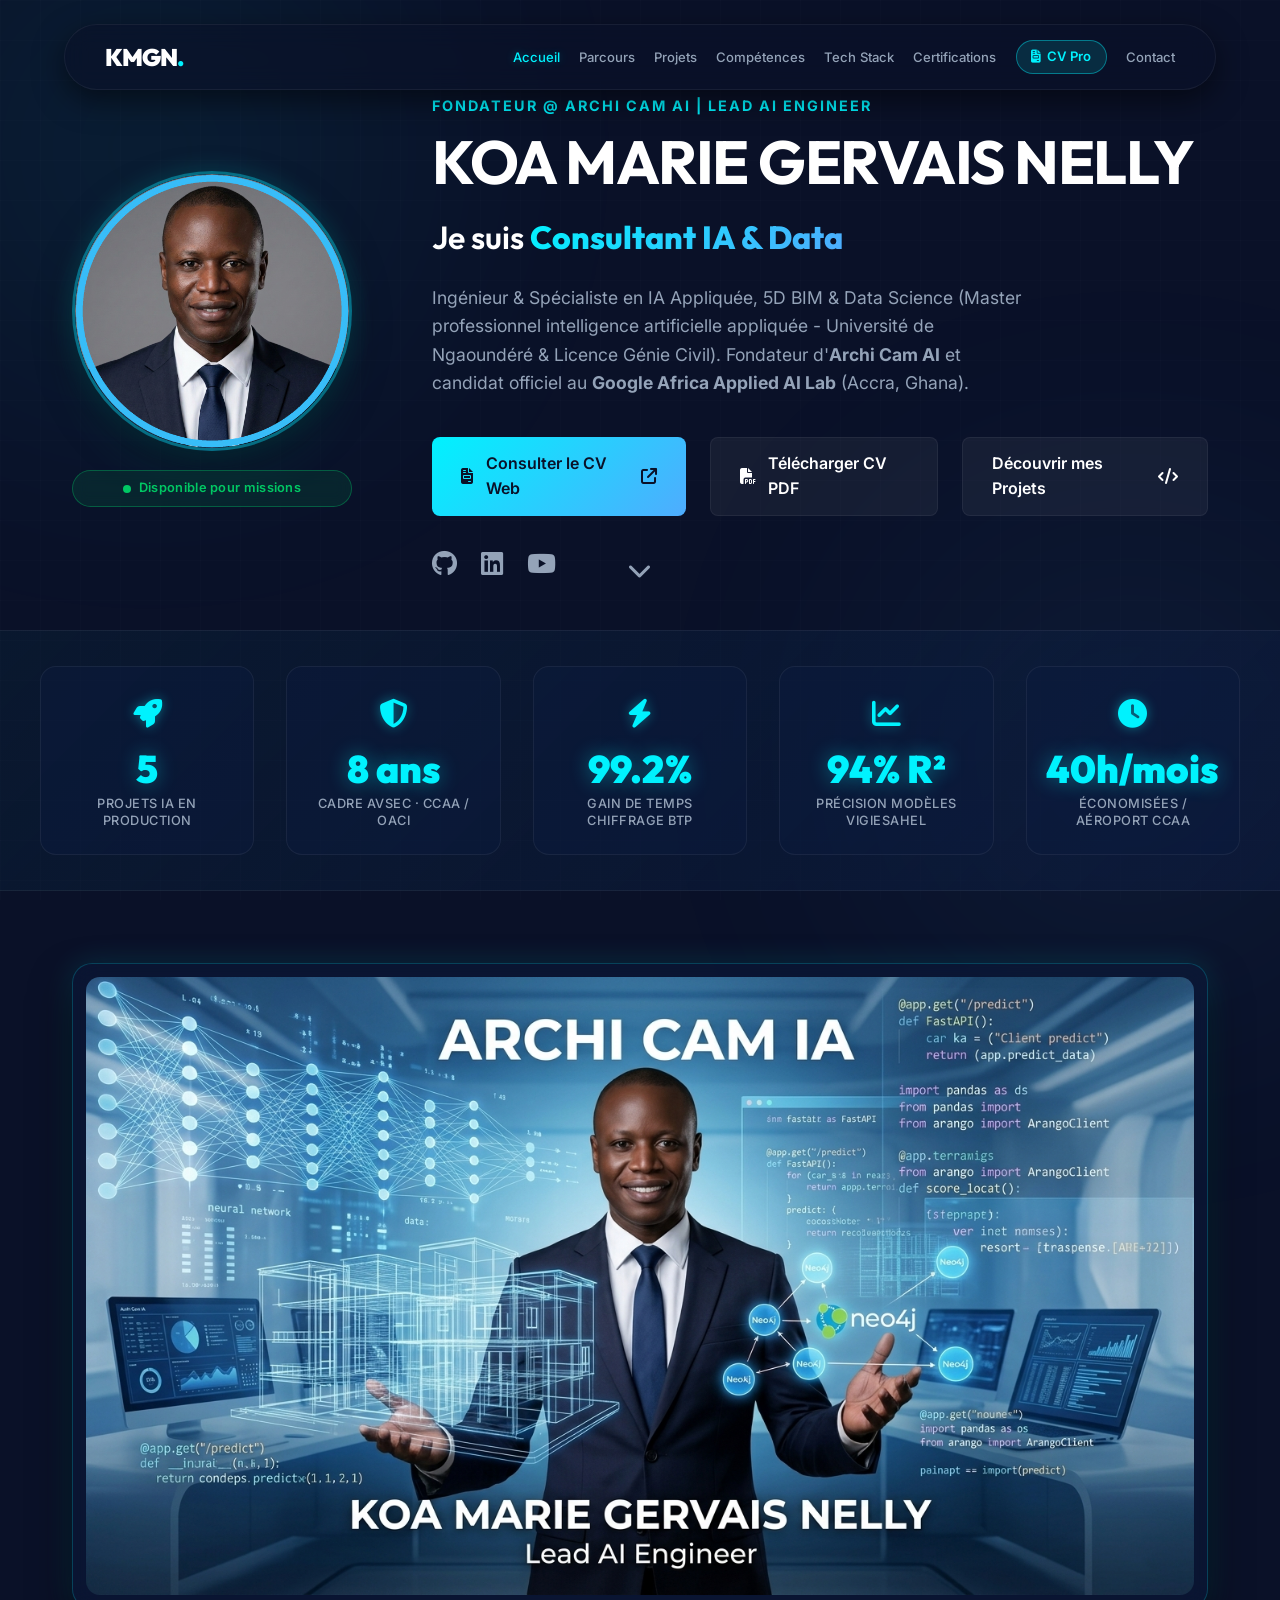
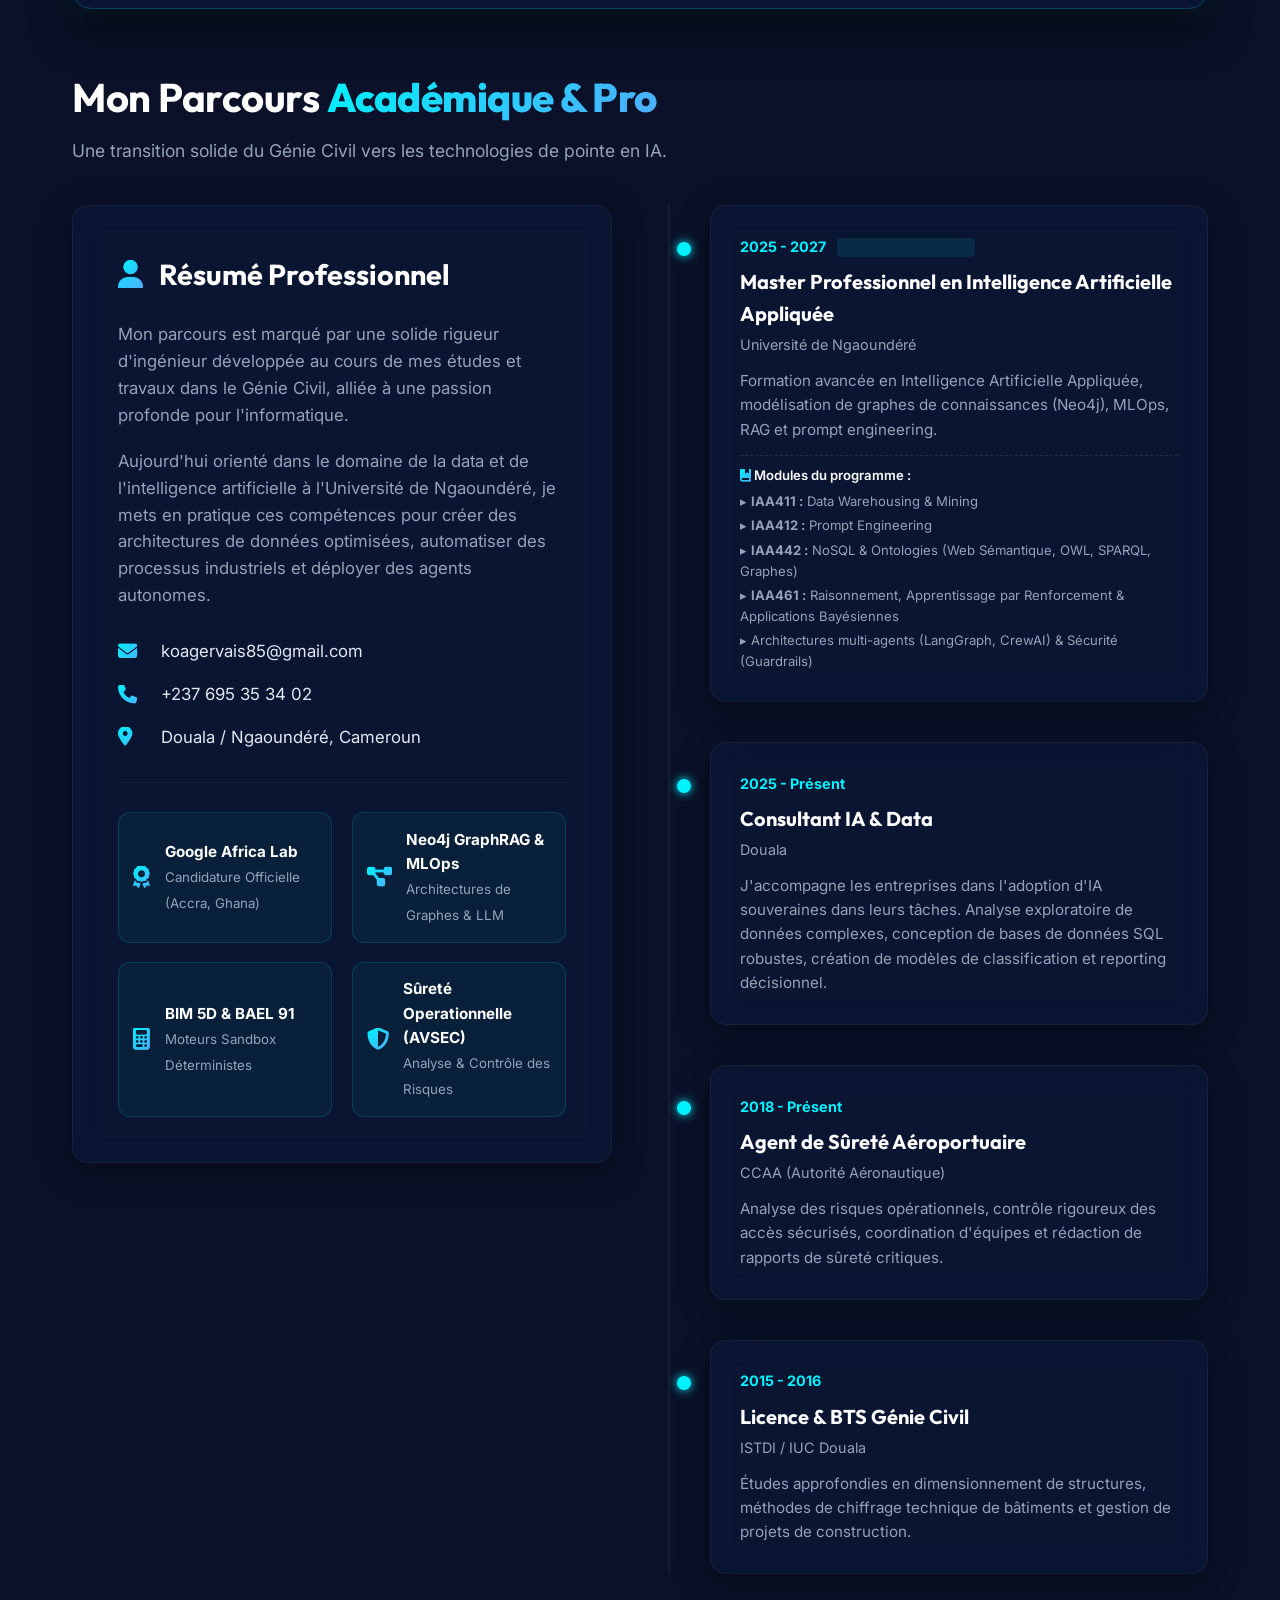
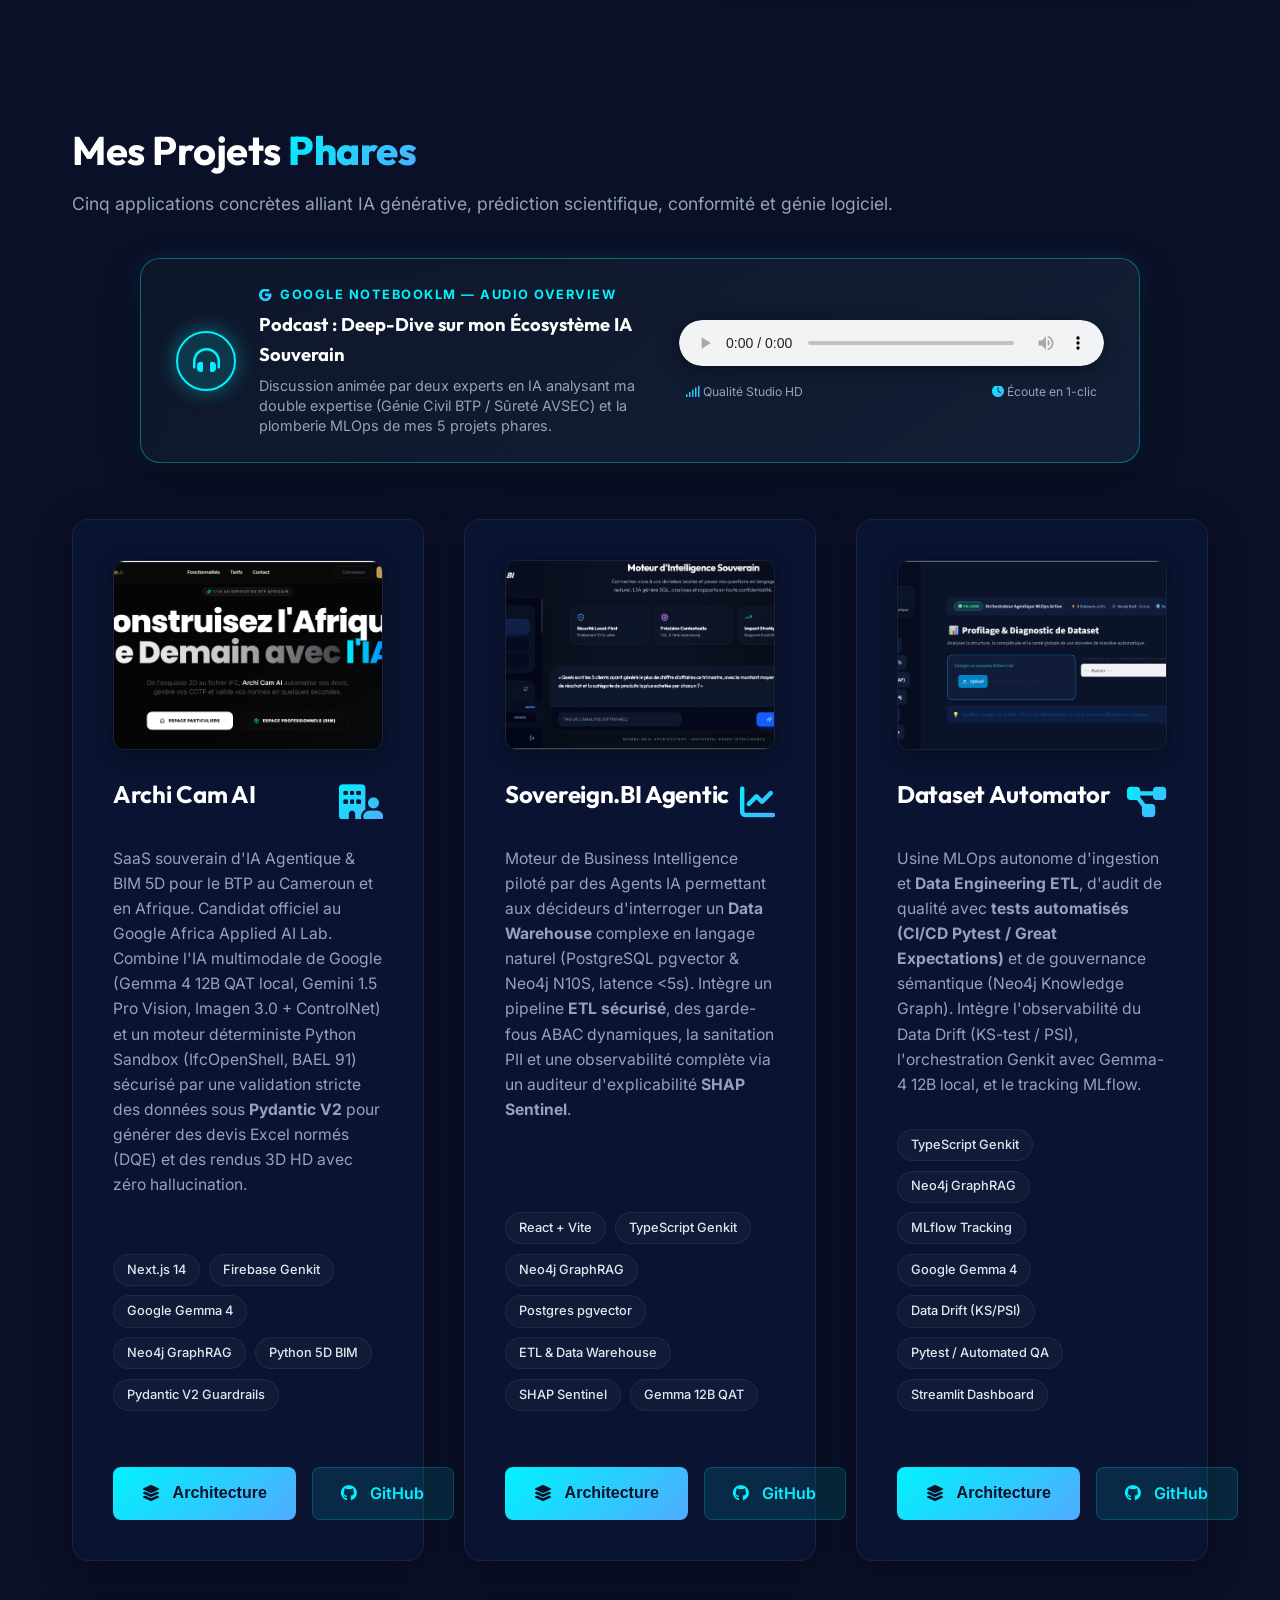
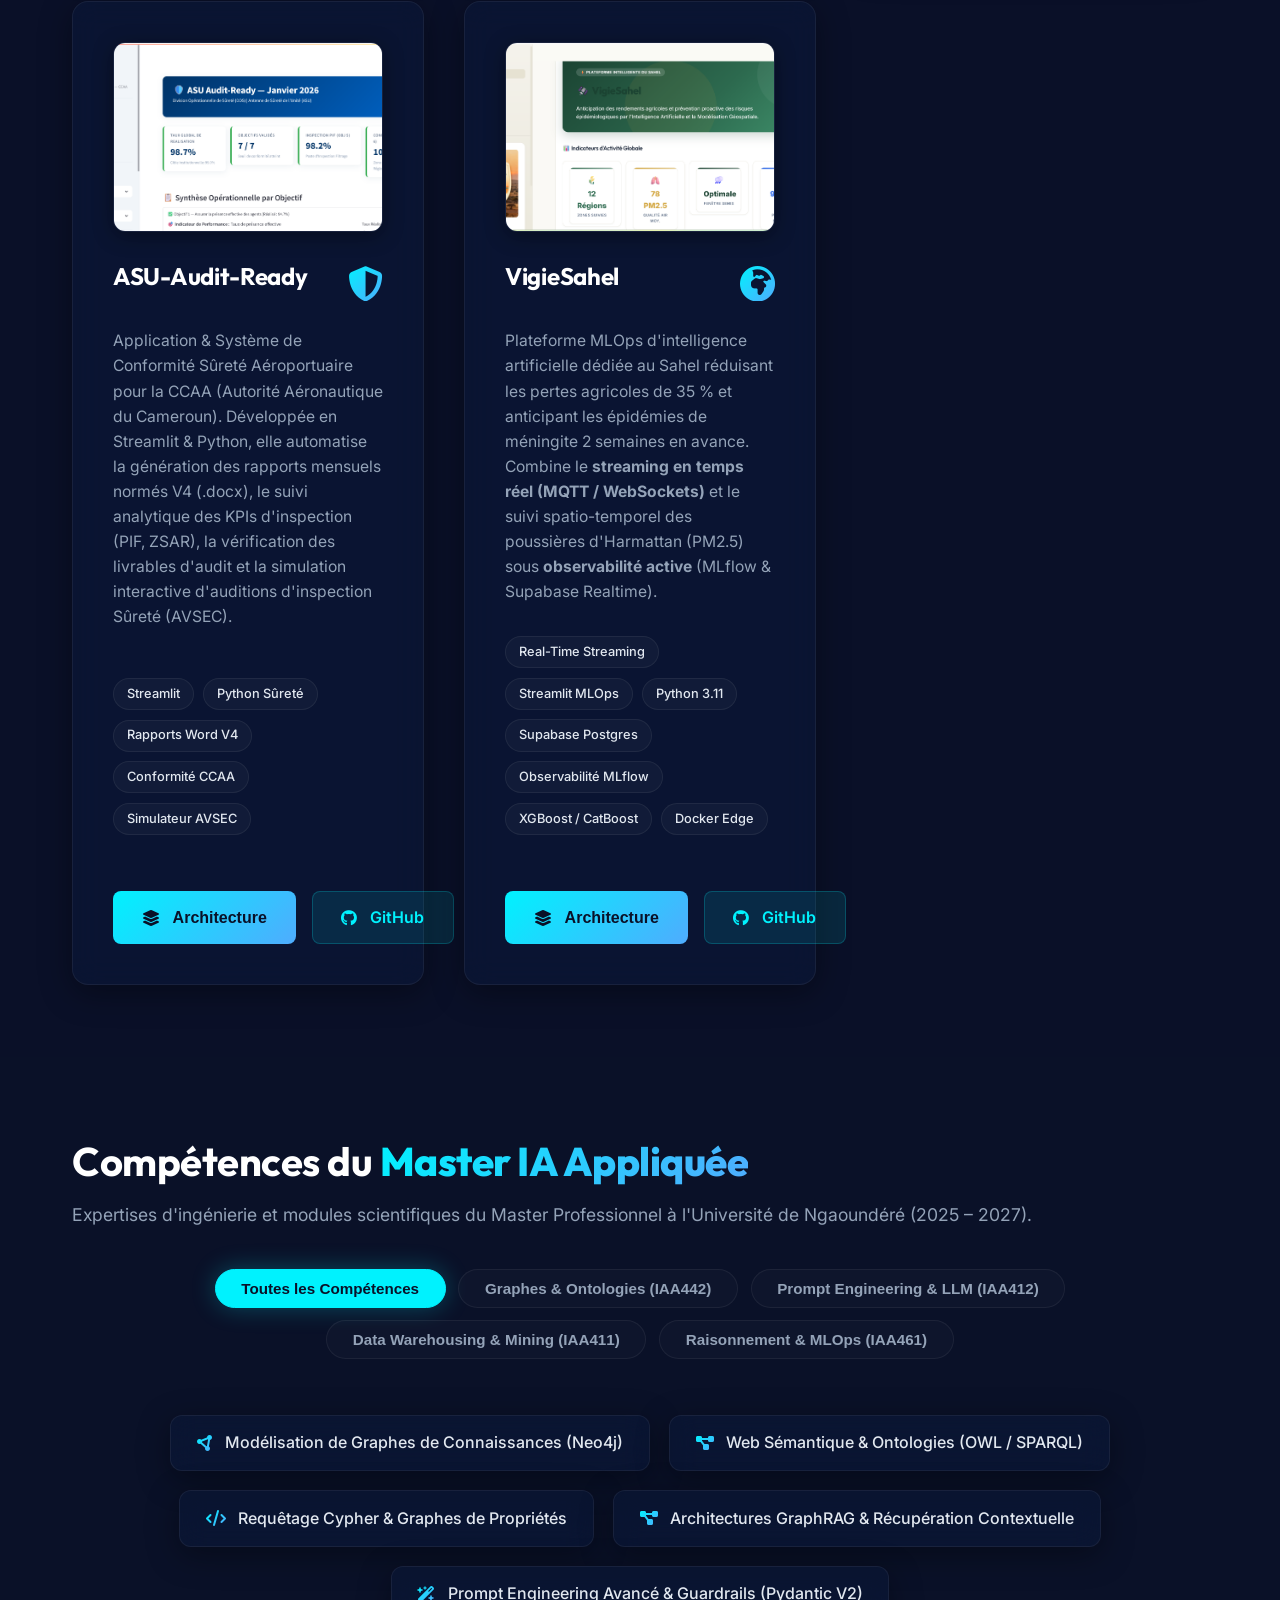
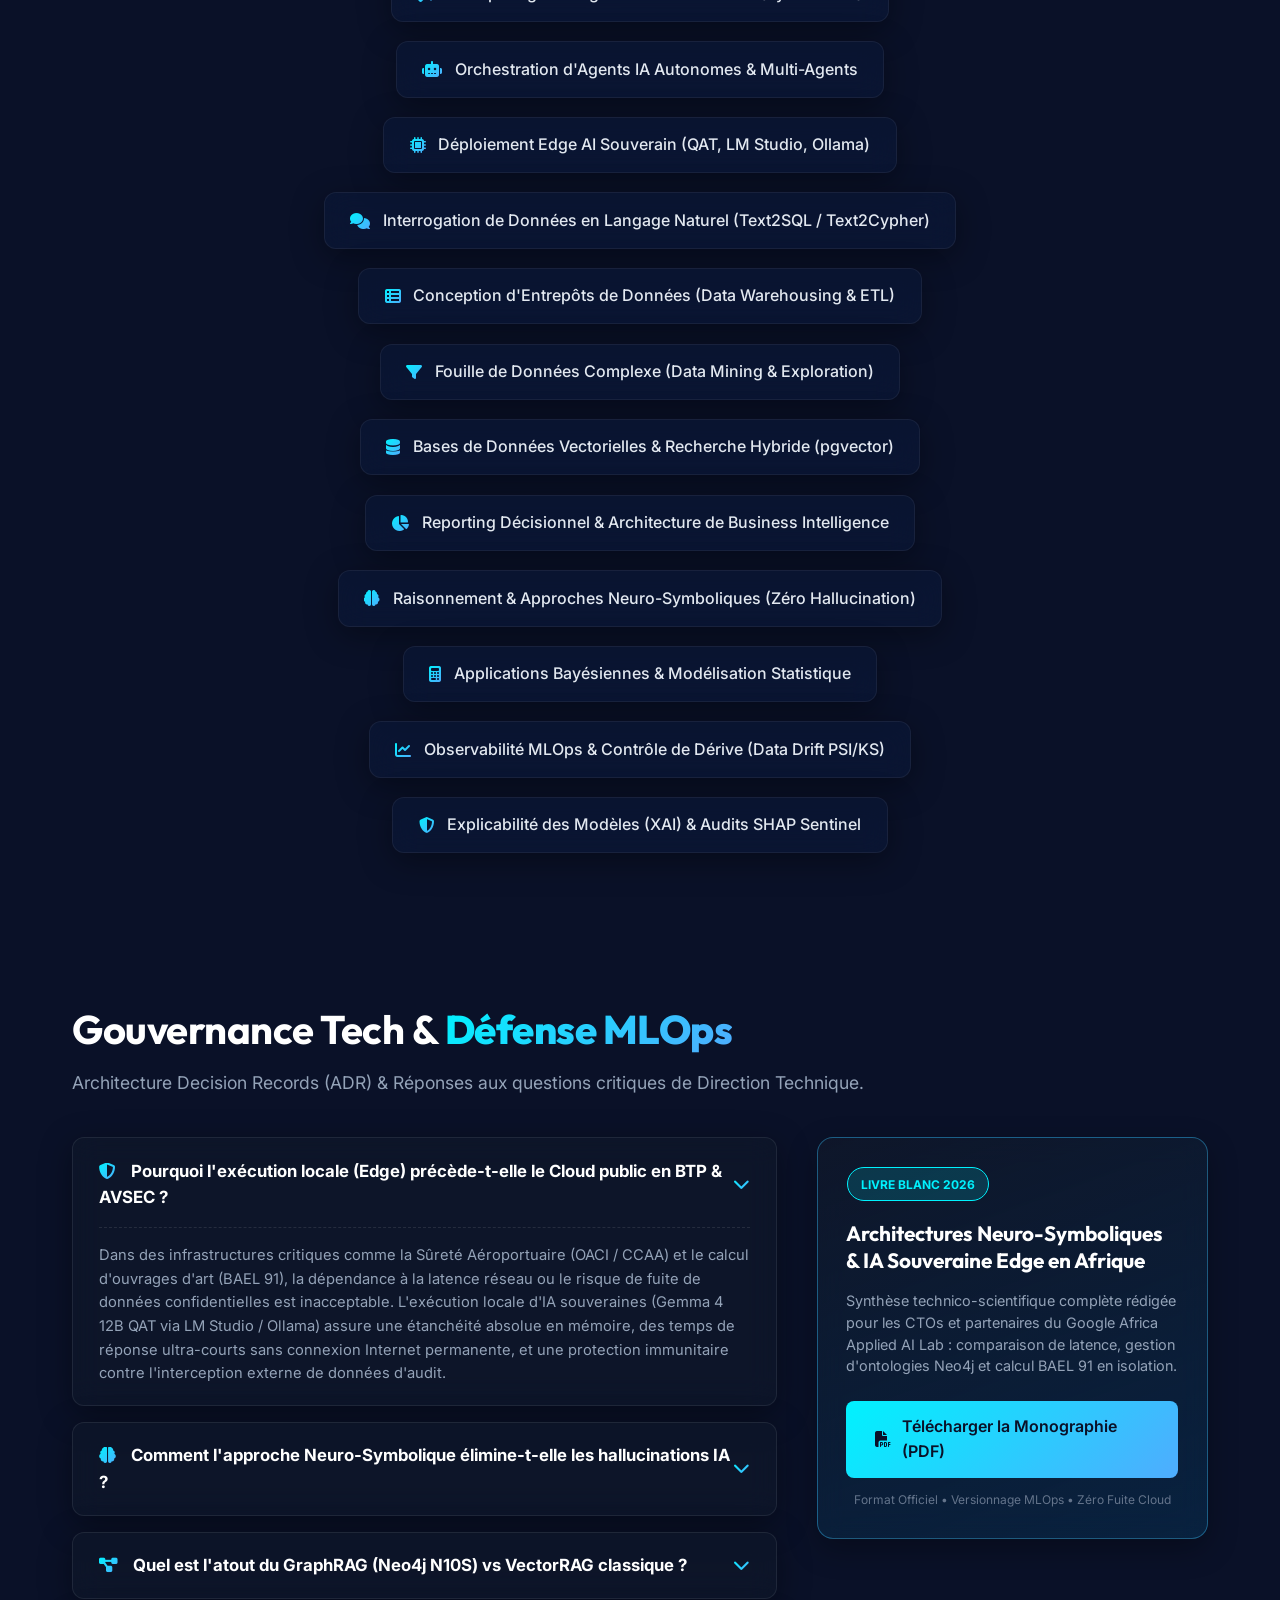
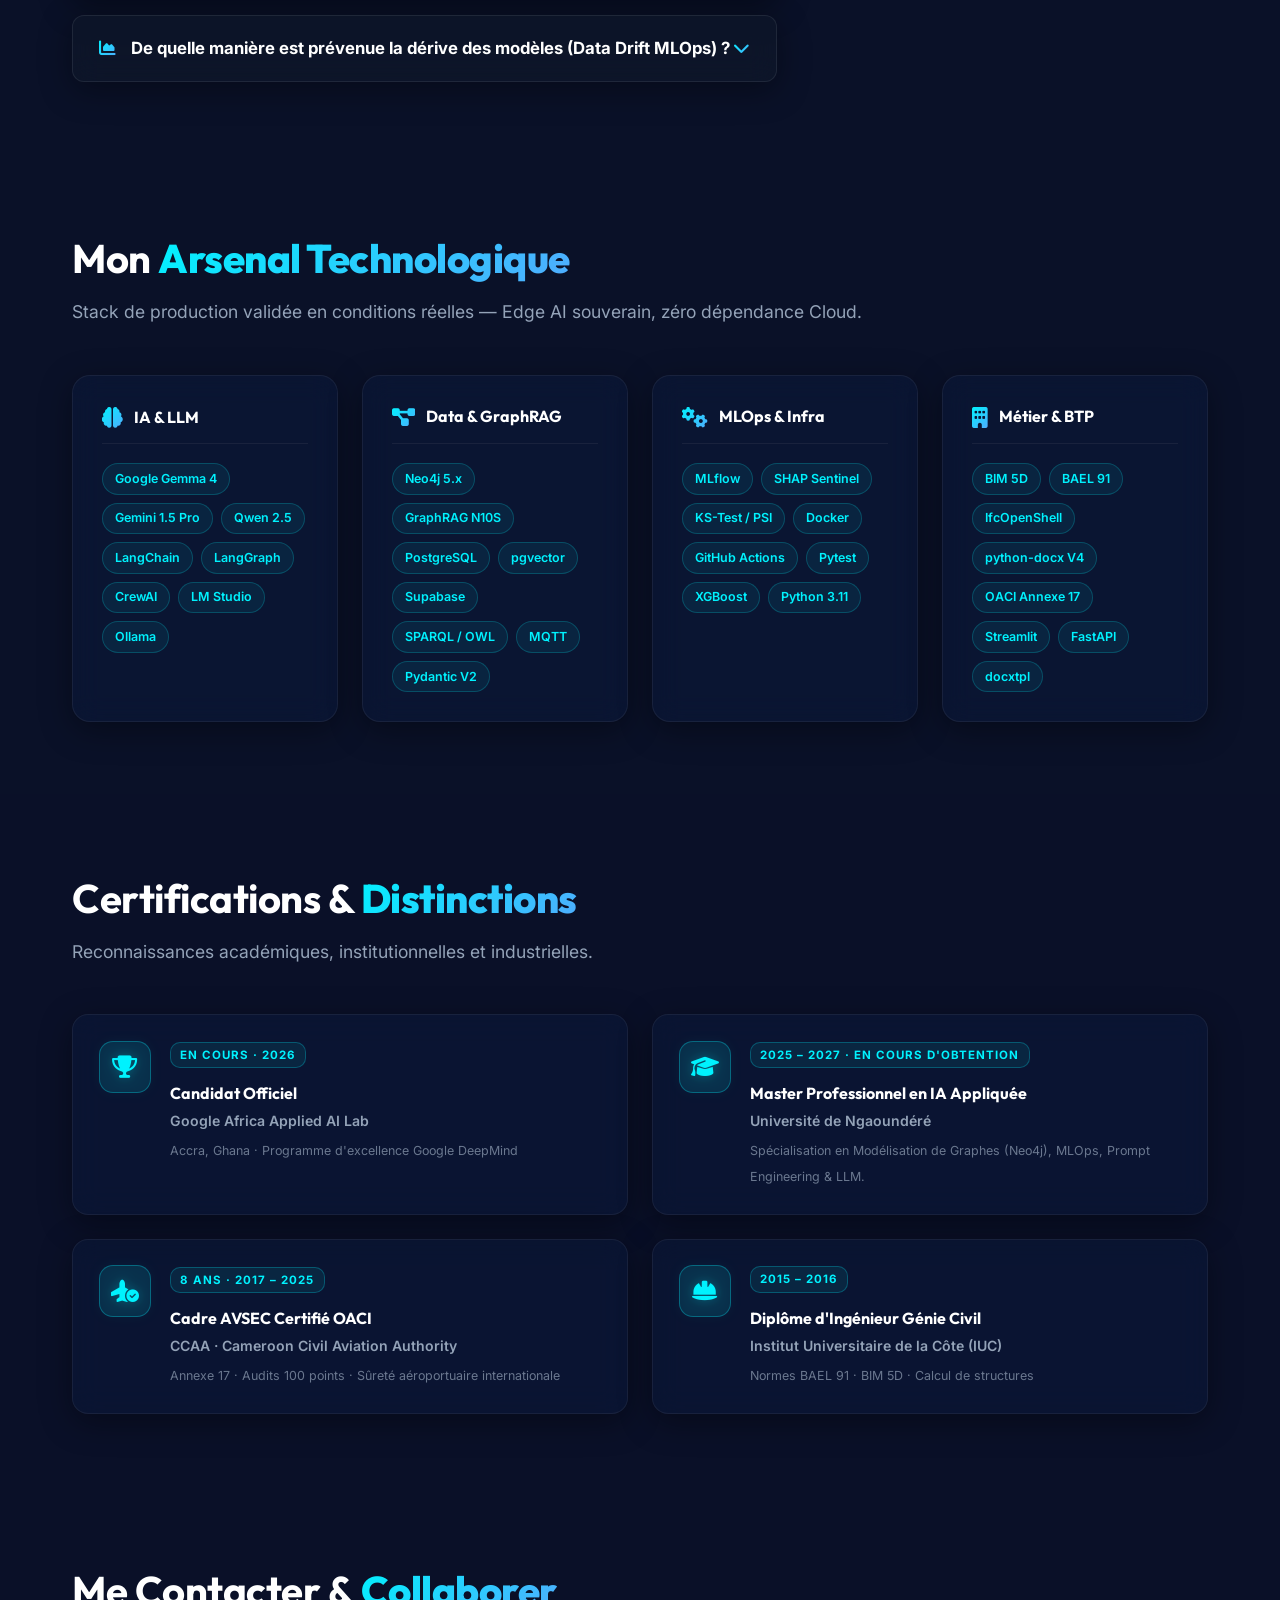
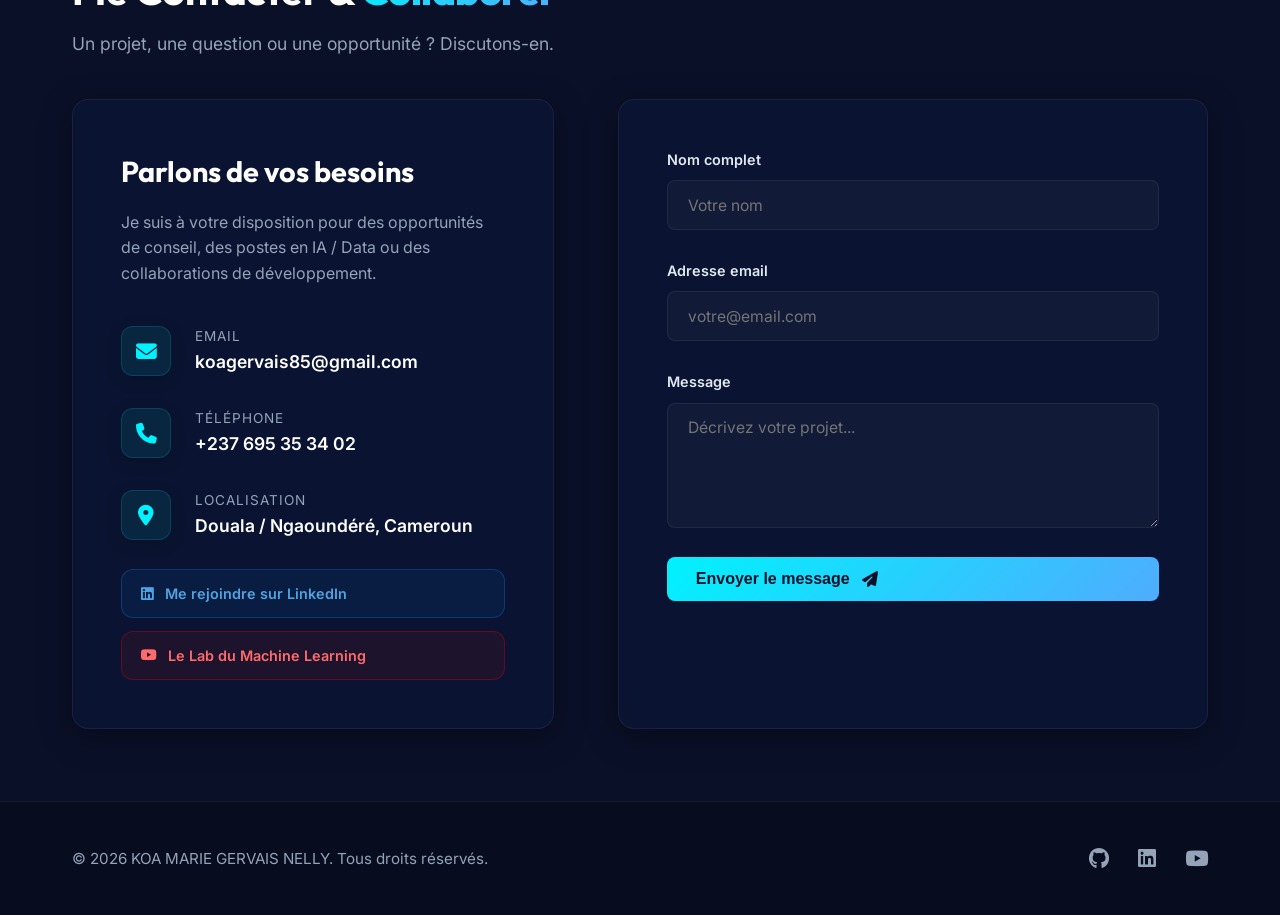
==== commit c5ce13eb: "feat: Replace redundant skills section with high-level Master IA Applied competencies and modules, a" ====
--- a/index.html
+++ b/index.html
@@ -196,7 +196,7 @@
                     <div class="timeline-item glass">
                         <div class="timeline-dot"></div>
                         <div class="timeline-date">2025 - 2027 <span class="badge-status text-neon" style="font-size: 0.75rem; background: rgba(0, 242, 254, 0.1); padding: 0.15rem 0.4rem; border-radius: 4px; margin-left: 0.5rem;">En cours d'obtention</span></div>
-                        <h4 class="timeline-title">Master IA &amp; Data Science</h4>
+                        <h4 class="timeline-title">Master Professionnel en Intelligence Artificielle Appliquée</h4>
                         <span class="timeline-location">Université de Ngaoundéré</span>
                         <p>Formation avancée en Intelligence Artificielle Appliquée, modélisation de graphes de connaissances (Neo4j), MLOps, RAG et prompt engineering.</p>
                         <div class="course-list" style="margin-top: 0.8rem; font-size: 0.82rem; border-top: 1px dashed rgba(255,255,255,0.1); padding-top: 0.6rem;">
@@ -401,41 +401,44 @@
         </div>
     </section>
 
-    <!-- Skills Section -->
+    <!-- Skills & Master Competencies Section -->
     <section id="skills" class="section">
         <div class="container">
-            <h2 class="section-title text-center">Compétences &amp; <span class="text-neon">Technos</span></h2>
-            <p class="section-subtitle text-center">Filtrez mes expertises techniques selon vos besoins.</p>
+            <h2 class="section-title text-center">Compétences du <span class="text-neon">Master IA Appliquée</span></h2>
+            <p class="section-subtitle text-center">Expertises d'ingénierie et modules scientifiques du Master Professionnel à l'Université de Ngaoundéré (2025 – 2027).</p>
 
             <div class="skills-filter">
-                <button class="filter-btn active" data-filter="all">Toutes</button>
-                <button class="filter-btn" data-filter="ai">IA &amp; LLM</button>
-                <button class="filter-btn" data-filter="database">Data &amp; Graphes</button>
-                <button class="filter-btn" data-filter="devops">Dev &amp; MLOps</button>
+                <button class="filter-btn active" data-filter="all">Toutes les Compétences</button>
+                <button class="filter-btn" data-filter="graphs">Graphes &amp; Ontologies (IAA442)</button>
+                <button class="filter-btn" data-filter="ai">Prompt Engineering &amp; LLM (IAA412)</button>
+                <button class="filter-btn" data-filter="data">Data Warehousing &amp; Mining (IAA411)</button>
+                <button class="filter-btn" data-filter="mlops">Raisonnement &amp; MLOps (IAA461)</button>
             </div>
 
             <div class="skills-grid">
-                <!-- AI / LLM -->
-                <div class="skill-tag glass" data-category="ai"><i class="fa-solid fa-brain text-neon"></i> Agents IA &amp; RAG</div>
-                <div class="skill-tag glass" data-category="ai"><i class="fa-solid fa-wand-magic-sparkles text-neon"></i> Prompt Engineering</div>
-                <div class="skill-tag glass" data-category="ai"><i class="fa-solid fa-microchip text-neon"></i> Genkit / LangChain / CrewAI</div>
-                <div class="skill-tag glass" data-category="ai"><i class="fa-solid fa-network-wired text-neon"></i> LangGraph (Multi-Agents)</div>
-                <div class="skill-tag glass" data-category="ai"><i class="fa-solid fa-gear text-neon"></i> Machine Learning (Scikit-Learn)</div>
-                <div class="skill-tag glass" data-category="ai"><i class="fa-solid fa-robot text-neon"></i> LLM locaux (LM Studio / Gemma)</div>
-
-                <!-- Database -->
-                <div class="skill-tag glass" data-category="database"><i class="fa-solid fa-database text-neon"></i> PostgreSQL / SQL</div>
-                <div class="skill-tag glass" data-category="database"><i class="fa-solid fa-circle-nodes text-neon"></i> Neo4j (Graphes / Cypher)</div>
-                <div class="skill-tag glass" data-category="database"><i class="fa-solid fa-fire text-neon"></i> Firebase Firestore</div>
-                <div class="skill-tag glass" data-category="database"><i class="fa-solid fa-table-list text-neon"></i> Entrepôts de données</div>
-
-                <!-- Dev / DevOps -->
-                <div class="skill-tag glass" data-category="devops"><i class="fa-brands fa-python text-neon"></i> Python (Pandas / Numpy)</div>
-                <div class="skill-tag glass" data-category="devops"><i class="fa-brands fa-react text-neon"></i> React / Next.js</div>
-                <div class="skill-tag glass" data-category="devops"><i class="fa-solid fa-bolt text-neon"></i> FastAPI / Node.js</div>
-                <div class="skill-tag glass" data-category="devops"><i class="fa-solid fa-chart-line text-neon"></i> MLflow (Tracking MLOps)</div>
-                <div class="skill-tag glass" data-category="devops"><i class="fa-solid fa-window-maximize text-neon"></i> Streamlit (UI Data)</div>
-                <div class="skill-tag glass" data-category="devops"><i class="fa-brands fa-docker text-neon"></i> Docker &amp; DevOps</div>
+                <!-- Module IAA442 : Graphes & Ontologies -->
+                <div class="skill-tag glass" data-category="graphs"><i class="fa-solid fa-circle-nodes text-neon"></i> Modélisation de Graphes de Connaissances (Neo4j)</div>
+                <div class="skill-tag glass" data-category="graphs"><i class="fa-solid fa-project-diagram text-neon"></i> Web Sémantique &amp; Ontologies (OWL / SPARQL)</div>
+                <div class="skill-tag glass" data-category="graphs"><i class="fa-solid fa-code text-neon"></i> Requêtage Cypher &amp; Graphes de Propriétés</div>
+                <div class="skill-tag glass" data-category="graphs"><i class="fa-solid fa-diagram-project text-neon"></i> Architectures GraphRAG &amp; Récupération Contextuelle</div>
+
+                <!-- Module IAA412 : Prompt Engineering & LLM -->
+                <div class="skill-tag glass" data-category="ai"><i class="fa-solid fa-wand-magic-sparkles text-neon"></i> Prompt Engineering Avancé &amp; Guardrails (Pydantic V2)</div>
+                <div class="skill-tag glass" data-category="ai"><i class="fa-solid fa-robot text-neon"></i> Orchestration d'Agents IA Autonomes &amp; Multi-Agents</div>
+                <div class="skill-tag glass" data-category="ai"><i class="fa-solid fa-microchip text-neon"></i> Déploiement Edge AI Souverain (QAT, LM Studio, Ollama)</div>
+                <div class="skill-tag glass" data-category="ai"><i class="fa-solid fa-comments text-neon"></i> Interrogation de Données en Langage Naturel (Text2SQL / Text2Cypher)</div>
+
+                <!-- Module IAA411 : Data Warehousing & Mining -->
+                <div class="skill-tag glass" data-category="data"><i class="fa-solid fa-table-list text-neon"></i> Conception d'Entrepôts de Données (Data Warehousing &amp; ETL)</div>
+                <div class="skill-tag glass" data-category="data"><i class="fa-solid fa-filter text-neon"></i> Fouille de Données Complexe (Data Mining &amp; Exploration)</div>
+                <div class="skill-tag glass" data-category="data"><i class="fa-solid fa-database text-neon"></i> Bases de Données Vectorielles &amp; Recherche Hybride (pgvector)</div>
+                <div class="skill-tag glass" data-category="data"><i class="fa-solid fa-chart-pie text-neon"></i> Reporting Décisionnel &amp; Architecture de Business Intelligence</div>
+
+                <!-- Module IAA461 : Raisonnement & MLOps -->
+                <div class="skill-tag glass" data-category="mlops"><i class="fa-solid fa-brain text-neon"></i> Raisonnement &amp; Approches Neuro-Symboliques (Zéro Hallucination)</div>
+                <div class="skill-tag glass" data-category="mlops"><i class="fa-solid fa-calculator text-neon"></i> Applications Bayésiennes &amp; Modélisation Statistique</div>
+                <div class="skill-tag glass" data-category="mlops"><i class="fa-solid fa-chart-line text-neon"></i> Observabilité MLOps &amp; Contrôle de Dérive (Data Drift PSI/KS)</div>
+                <div class="skill-tag glass" data-category="mlops"><i class="fa-solid fa-shield-halved text-neon"></i> Explicabilité des Modèles (XAI) &amp; Audits SHAP Sentinel</div>
             </div>
         </div>
     </section>
@@ -612,10 +615,10 @@
                 <div class="cert-card glass animate-on-scroll">
                     <div class="cert-icon"><i class="fa-solid fa-graduation-cap"></i></div>
                     <div class="cert-body">
-                        <span class="cert-badge">2025 – 2027</span>
-                        <h4>Master IA & Modélisation de Graphes</h4>
+                        <span class="cert-badge">2025 – 2027 · En cours d'obtention</span>
+                        <h4>Master Professionnel en IA Appliquée</h4>
                         <p>Université de Ngaoundéré</p>
-                        <small>Spécialisation GraphRAG · Neo4j · MLOps · LangGraph</small>
+                        <small>Spécialisation en Modélisation de Graphes (Neo4j), MLOps, Prompt Engineering &amp; LLM.</small>
                     </div>
                 </div>
 
--- a/style.css
+++ b/style.css
@@ -692,8 +692,9 @@
 .skills-filter {
     display: flex;
     justify-content: center;
-    gap: 1.2rem;
-    margin-bottom: 4rem;
+    flex-wrap: wrap;
+    gap: 0.8rem;
+    margin-bottom: 3.5rem;
 }
 
 .filter-btn {
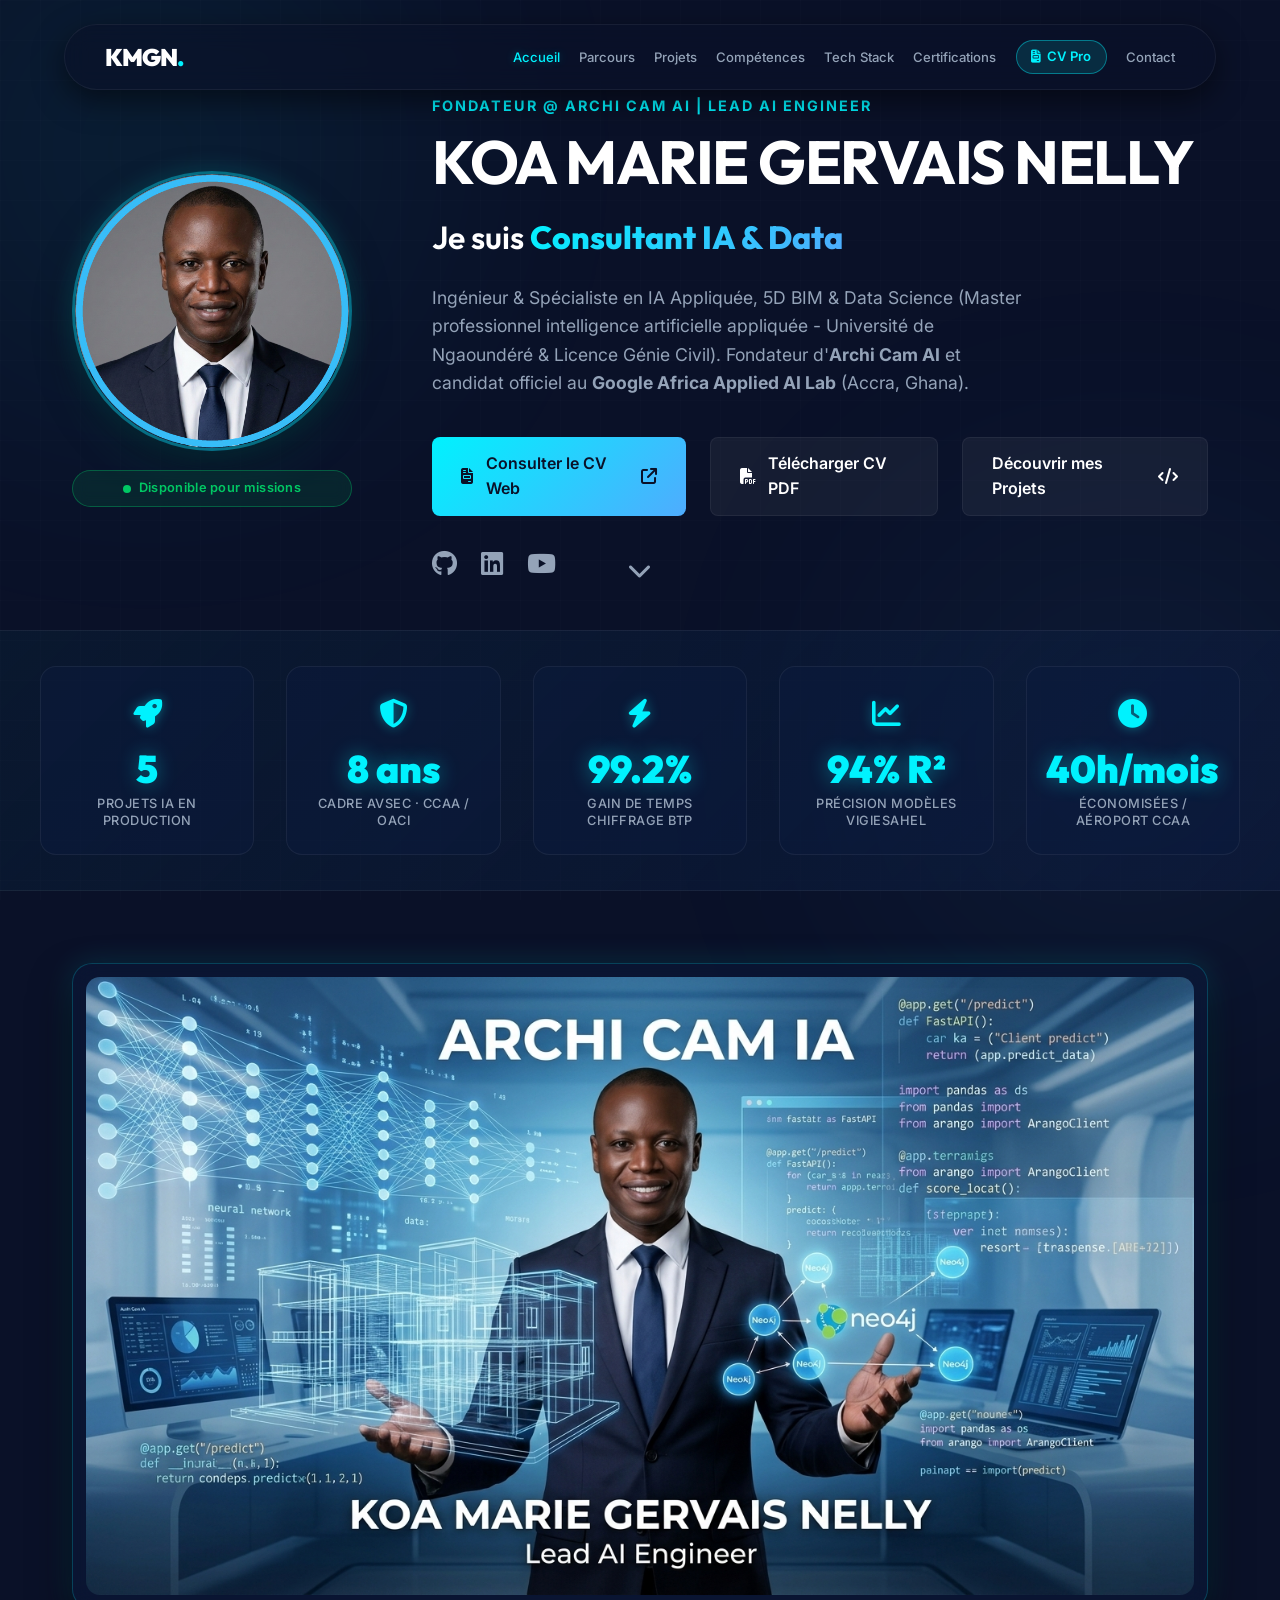
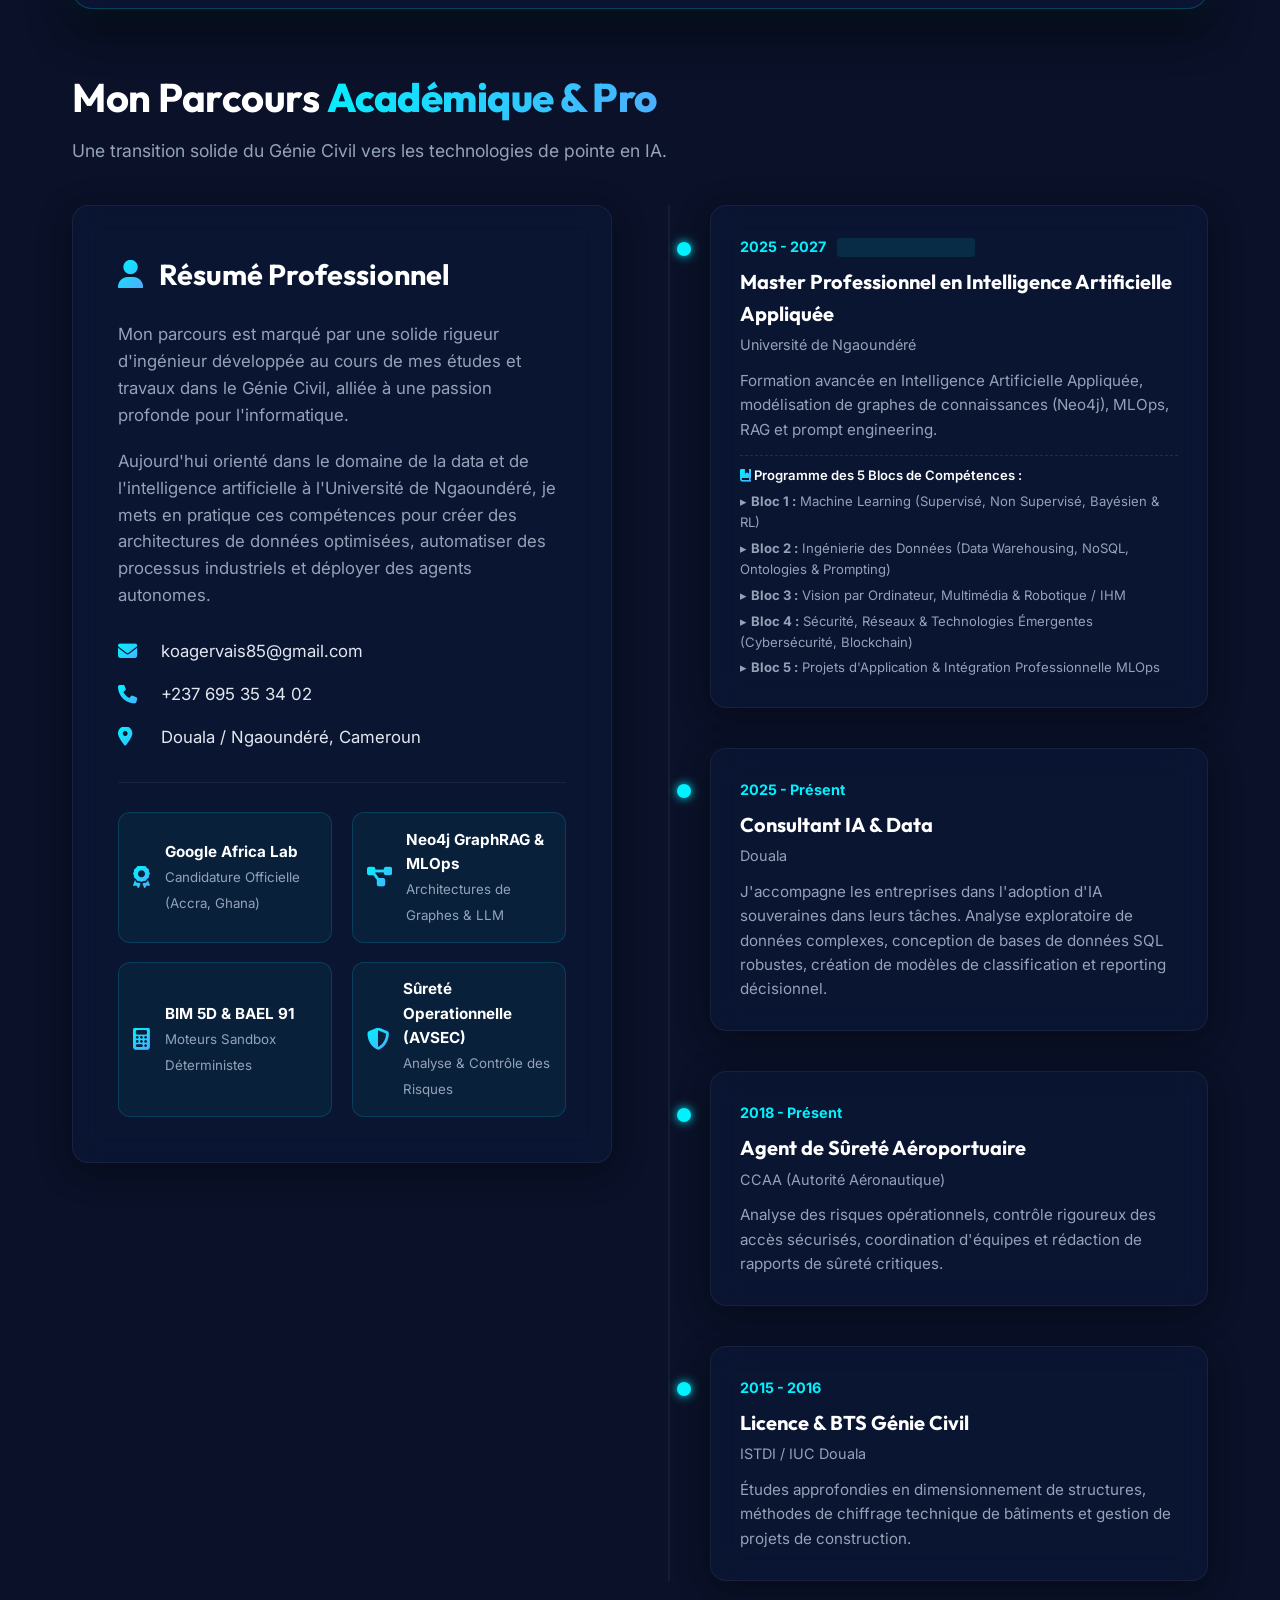
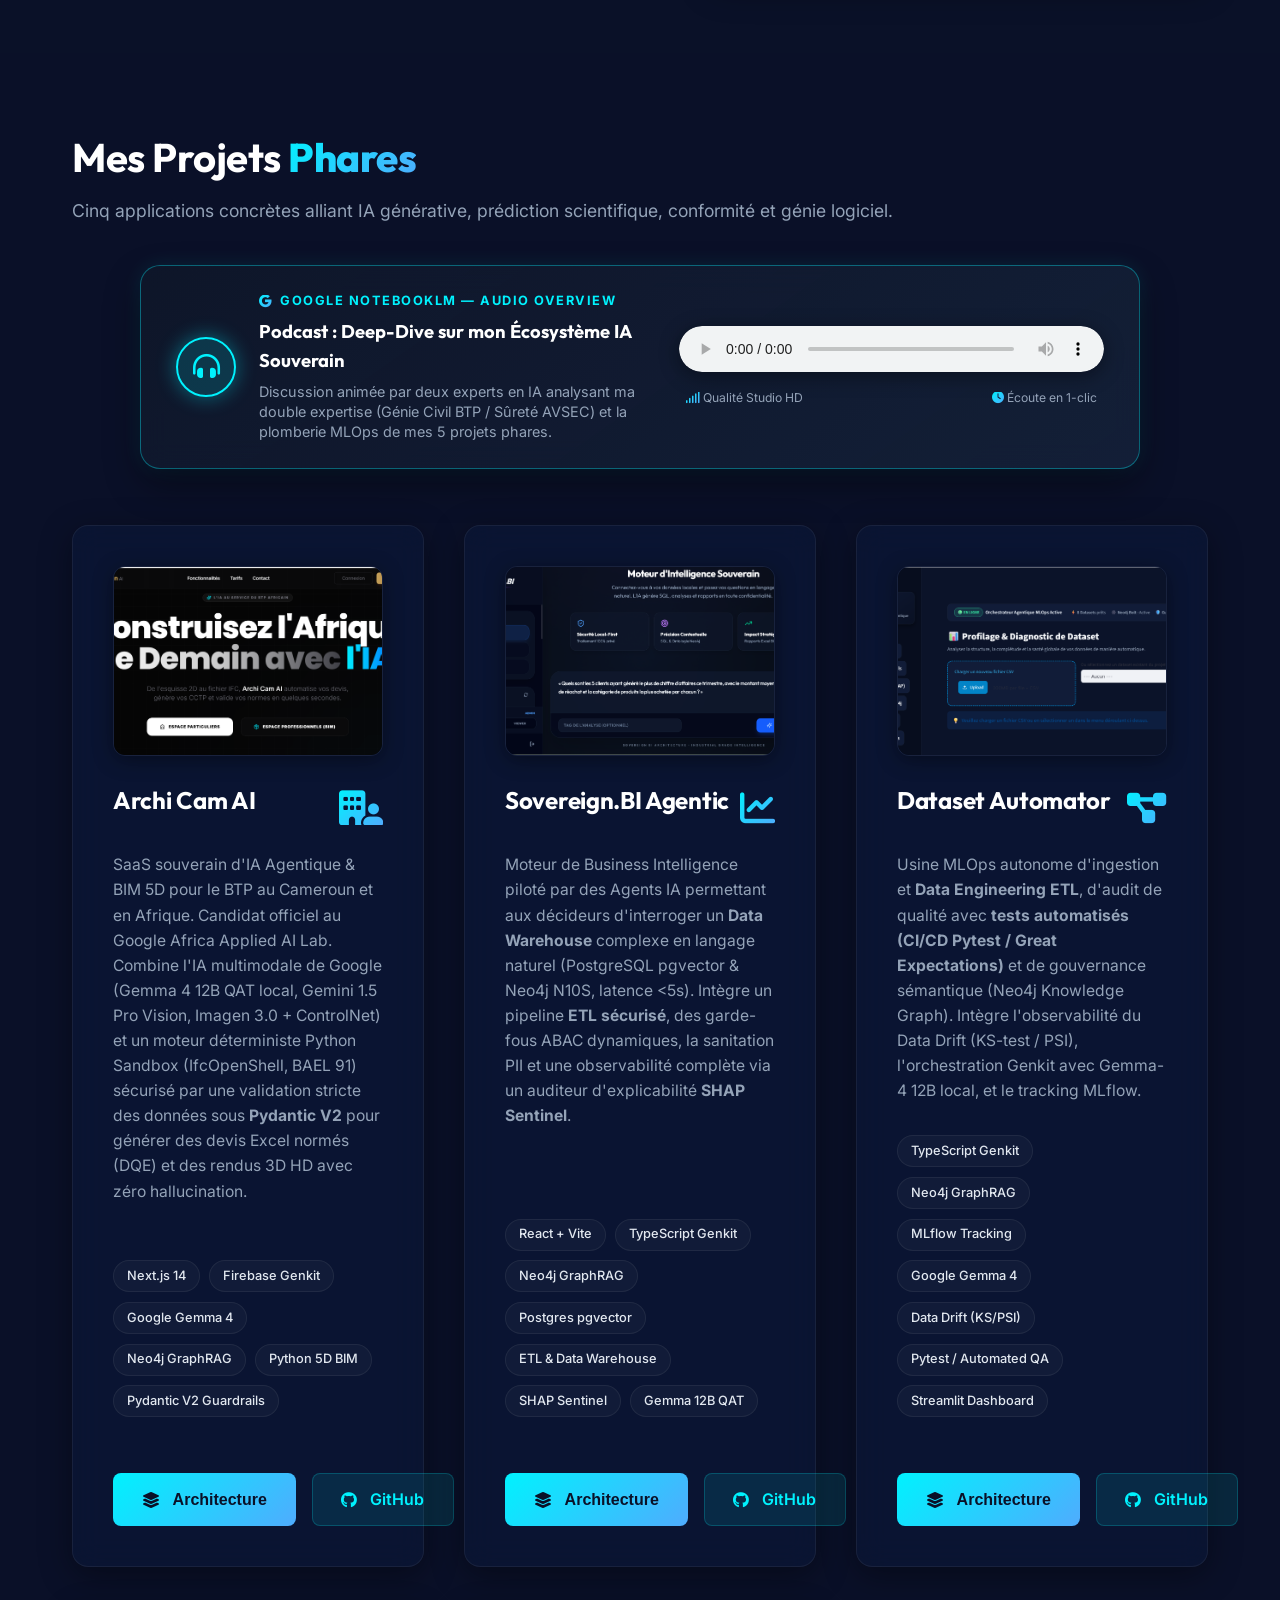
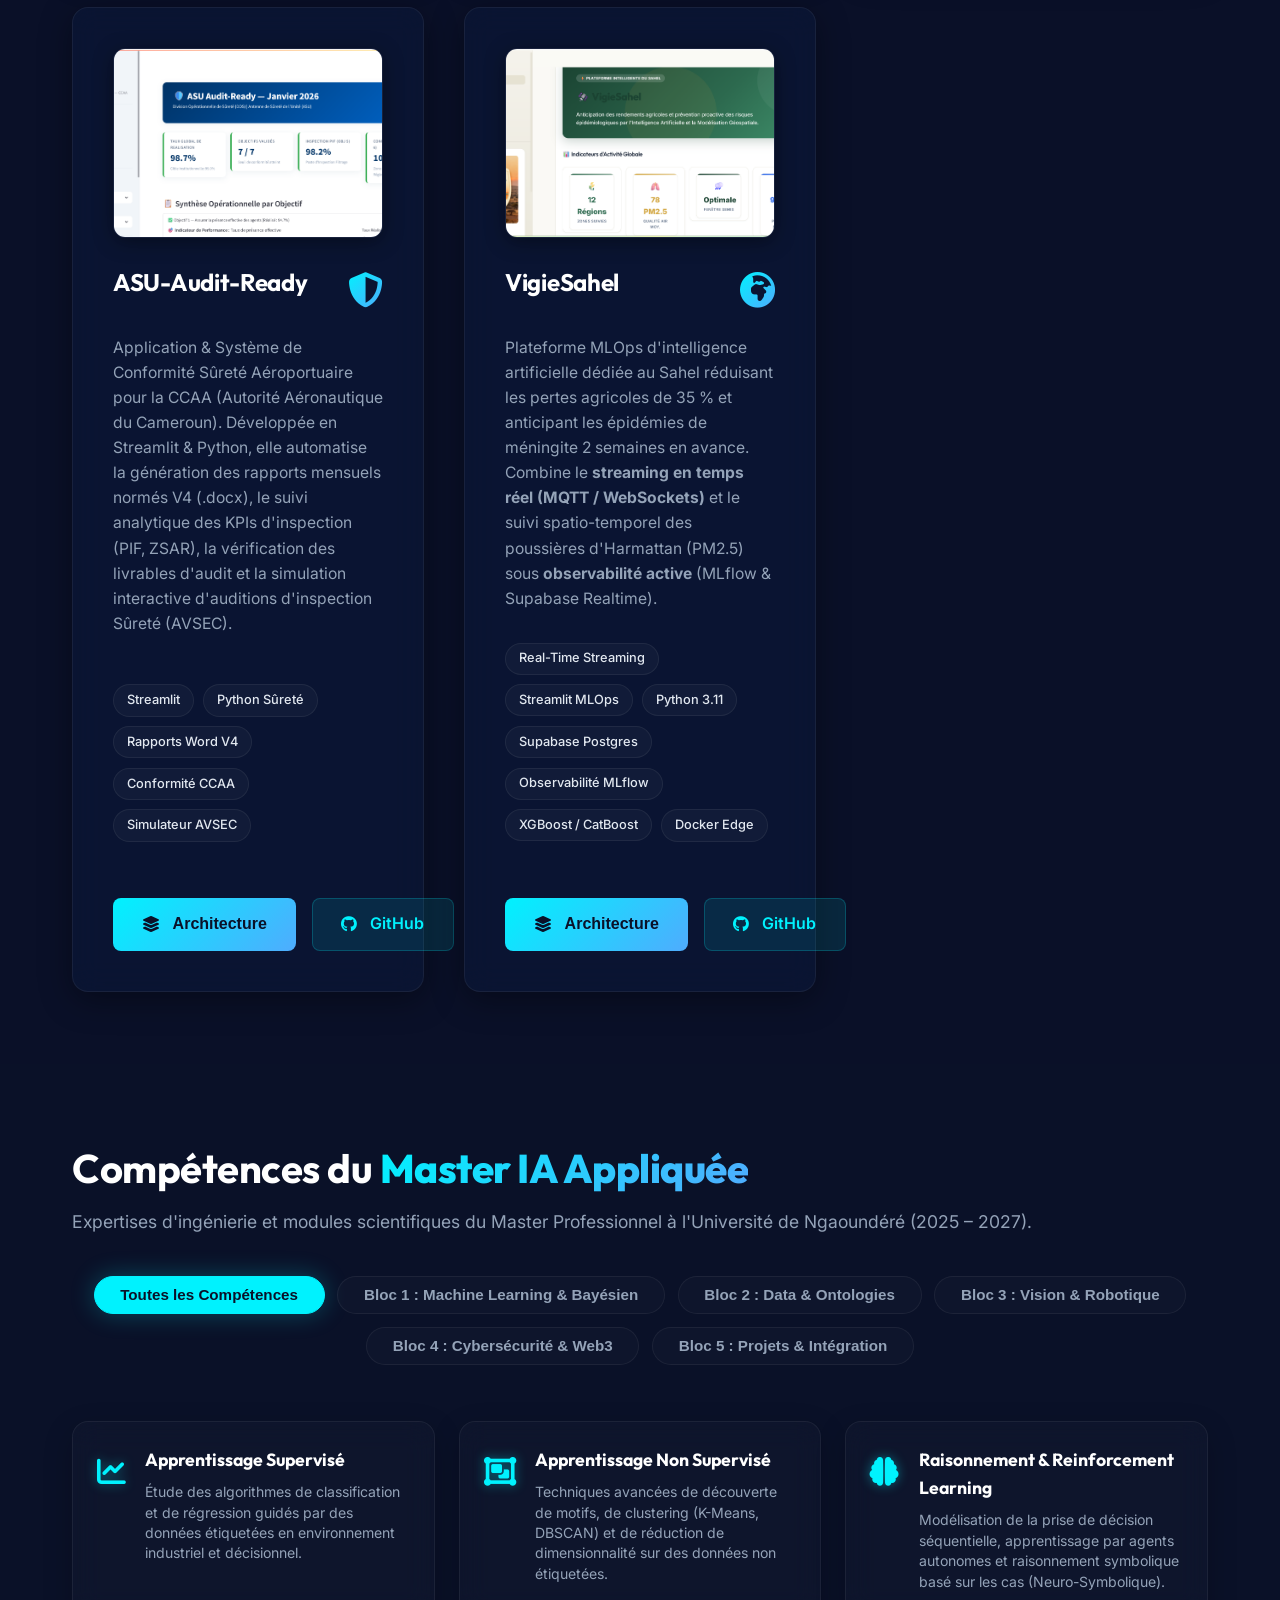
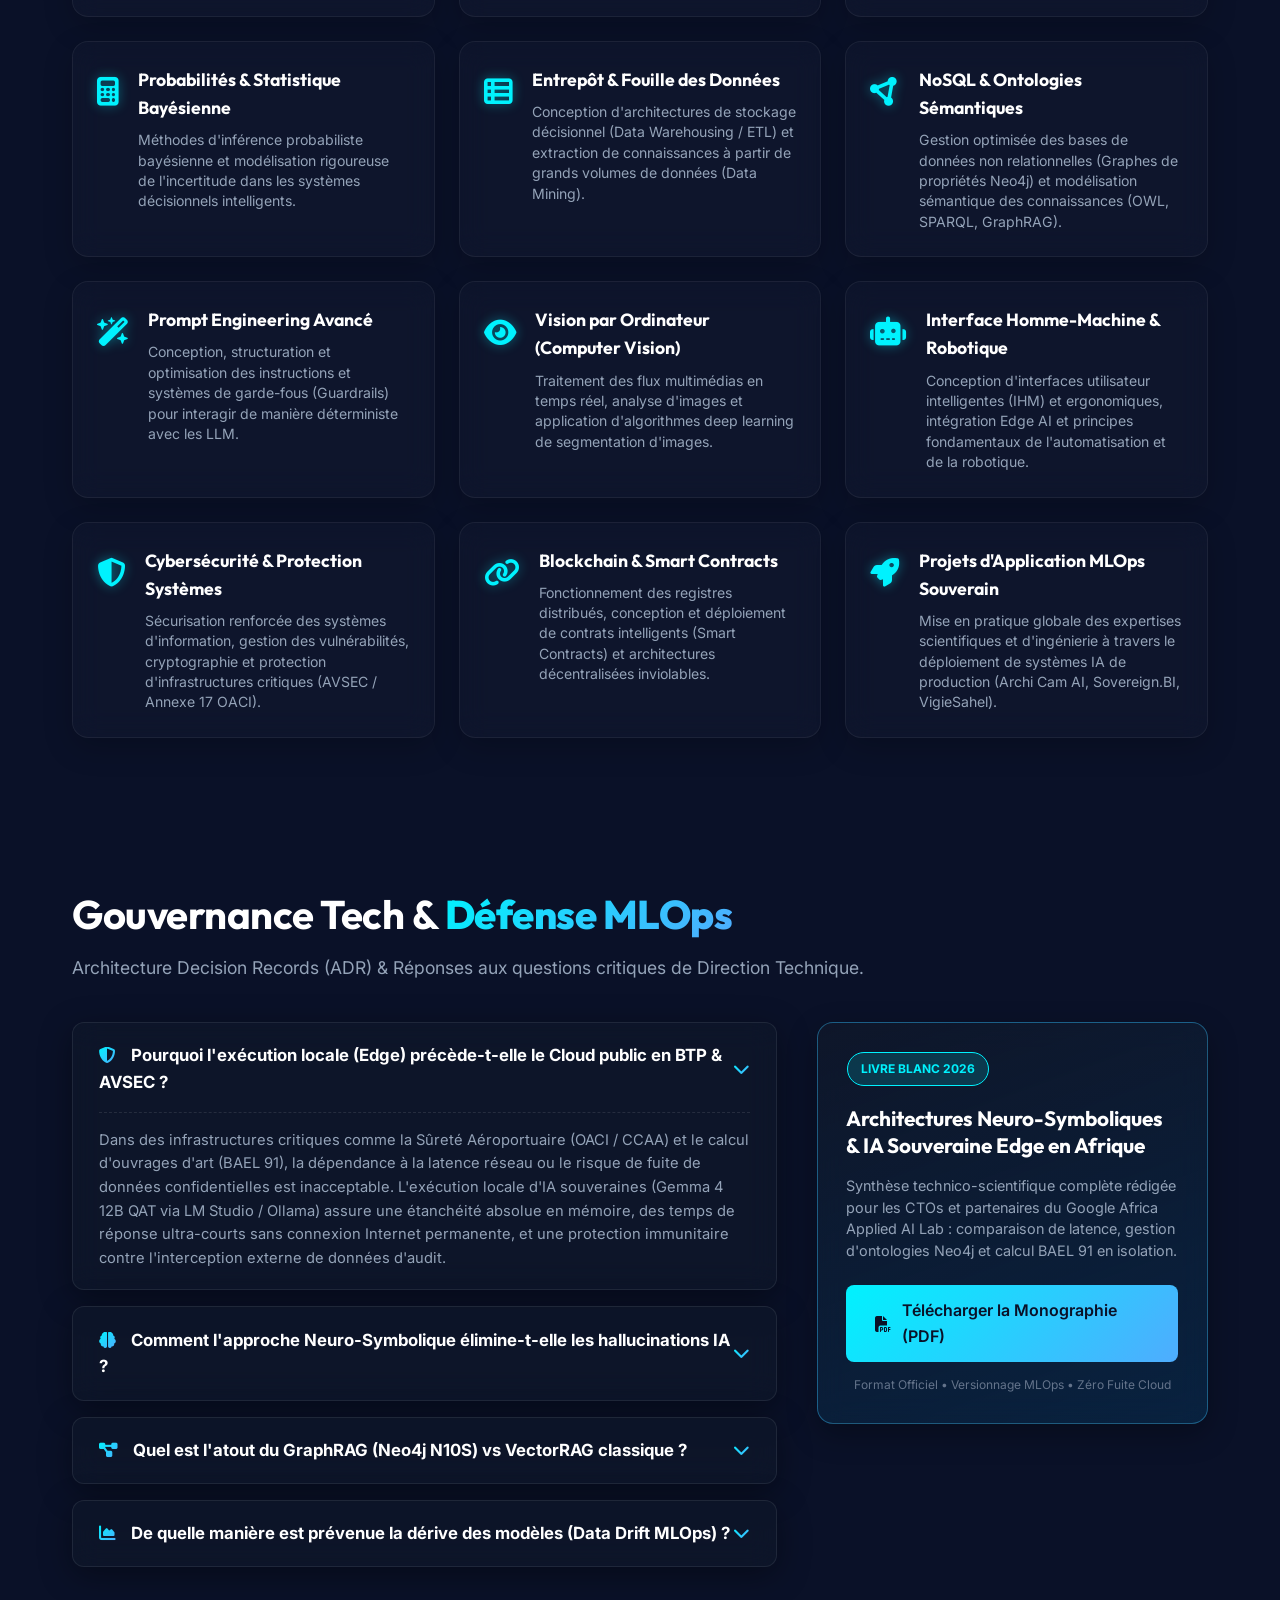
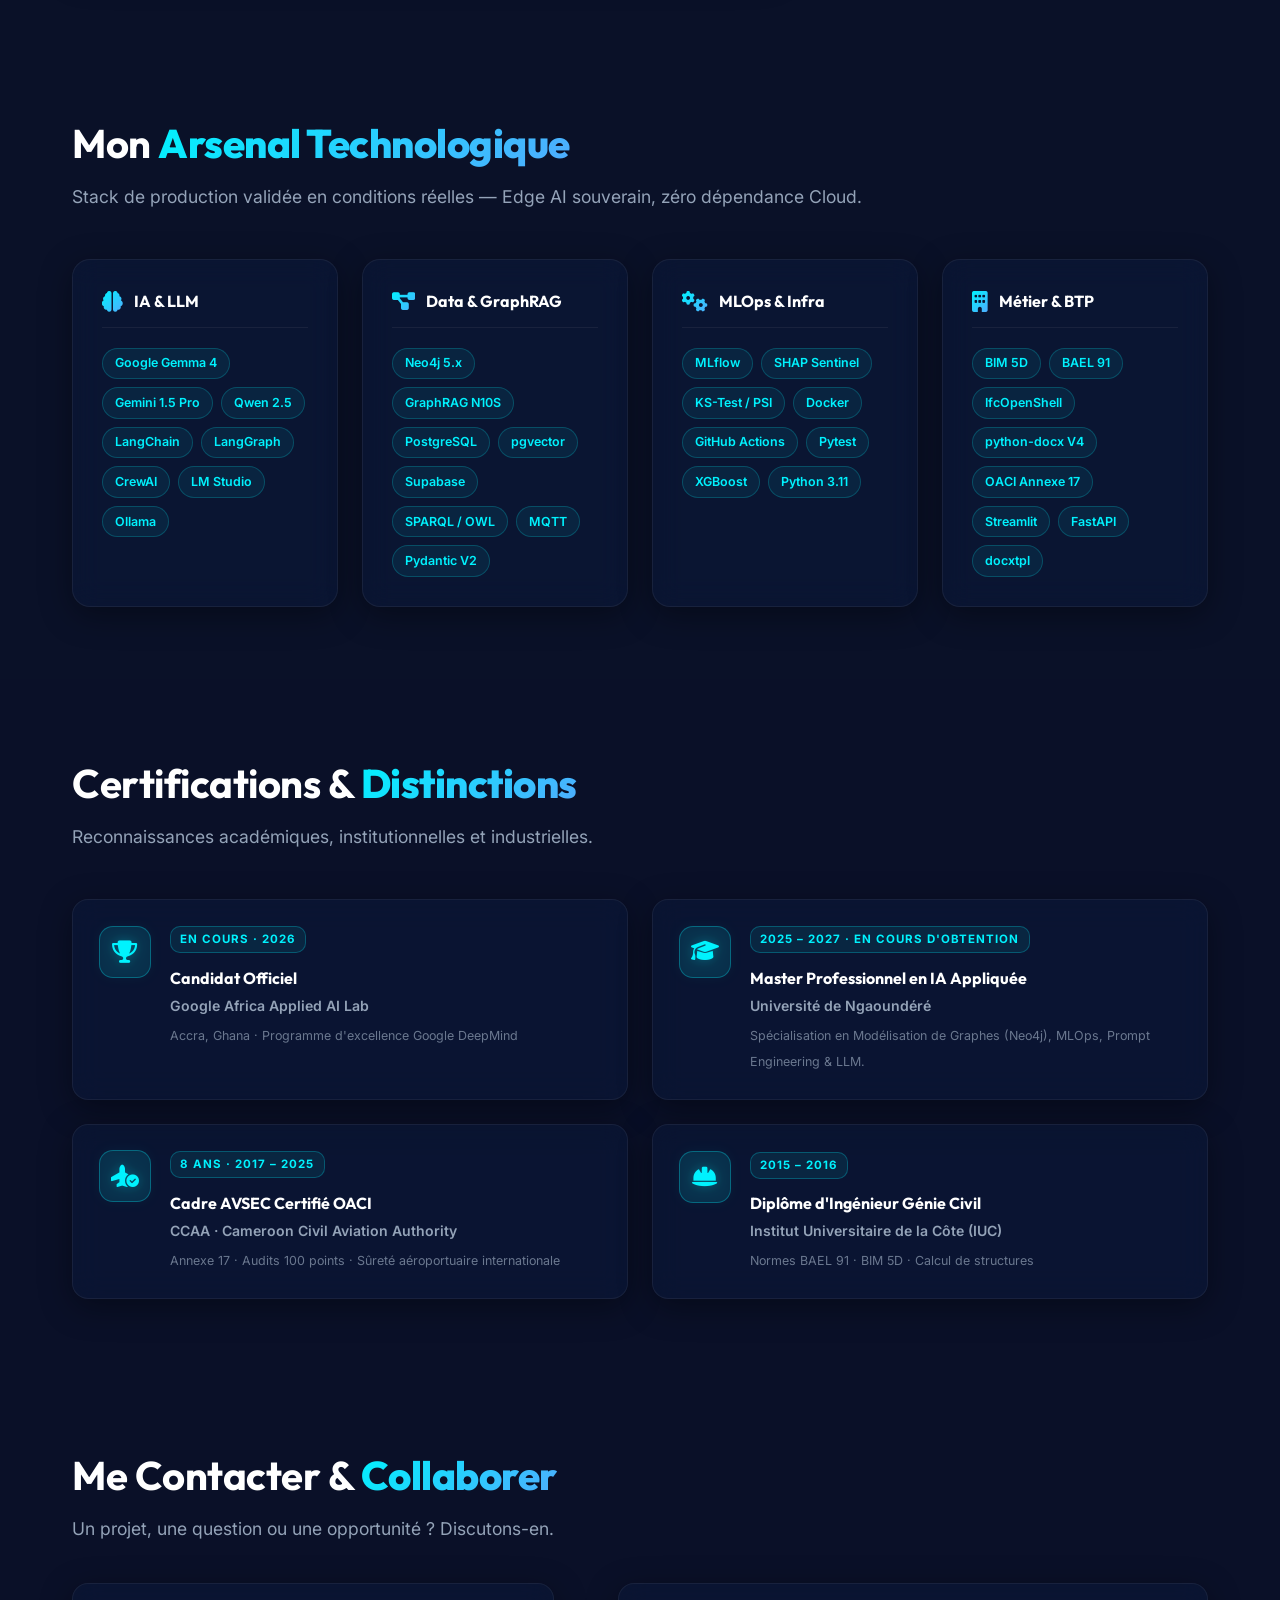
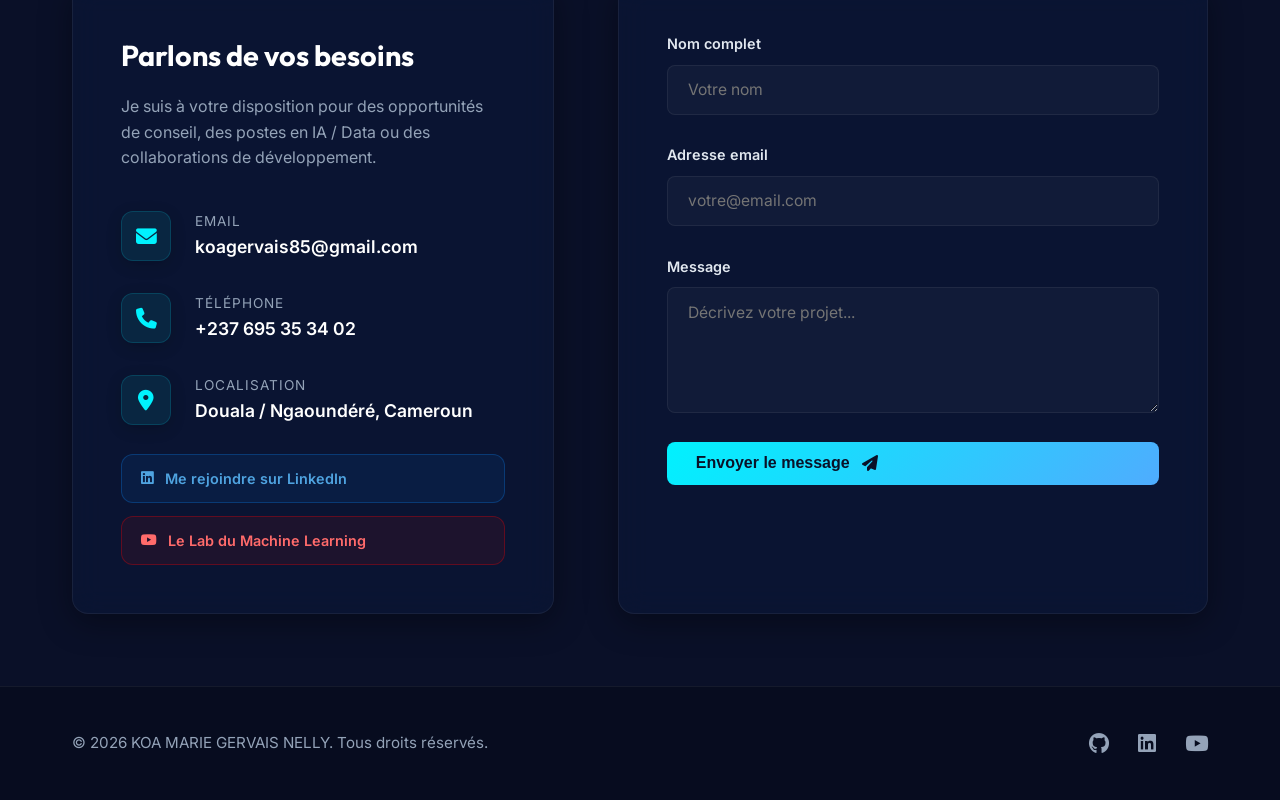
==== commit 722d64e3: "feat: Enhance skills section into interactive 5 Blocs syllabus cards with detailed course descriptio" ====
--- a/index.html
+++ b/index.html
@@ -200,13 +200,13 @@
                         <span class="timeline-location">Université de Ngaoundéré</span>
                         <p>Formation avancée en Intelligence Artificielle Appliquée, modélisation de graphes de connaissances (Neo4j), MLOps, RAG et prompt engineering.</p>
                         <div class="course-list" style="margin-top: 0.8rem; font-size: 0.82rem; border-top: 1px dashed rgba(255,255,255,0.1); padding-top: 0.6rem;">
-                            <div style="font-weight: 600; color: #FFFFFF; margin-bottom: 0.3rem;"><i class="fa-solid fa-book-bookmark text-neon"></i> Modules du programme :</div>
-                            <ul style="list-style: none; padding-left: 0; display: grid; grid-template-columns: 1fr; gap: 0.2rem; color: var(--text-muted);">
-                                <li>▸ <strong>IAA411 :</strong> Data Warehousing &amp; Mining</li>
-                                <li>▸ <strong>IAA412 :</strong> Prompt Engineering</li>
-                                <li>▸ <strong>IAA442 :</strong> NoSQL &amp; Ontologies (Web Sémantique, OWL, SPARQL, Graphes)</li>
-                                <li>▸ <strong>IAA461 :</strong> Raisonnement, Apprentissage par Renforcement &amp; Applications Bayésiennes</li>
-                                <li>▸ Architectures multi-agents (LangGraph, CrewAI) &amp; Sécurité (Guardrails)</li>
+                            <div style="font-weight: 600; color: #FFFFFF; margin-bottom: 0.3rem;"><i class="fa-solid fa-book-bookmark text-neon"></i> Programme des 5 Blocs de Compétences :</div>
+                            <ul style="list-style: none; padding-left: 0; display: grid; grid-template-columns: 1fr; gap: 0.3rem; color: var(--text-muted);">
+                                <li>▸ <strong>Bloc 1 :</strong> Machine Learning (Supervisé, Non Supervisé, Bayésien &amp; RL)</li>
+                                <li>▸ <strong>Bloc 2 :</strong> Ingénierie des Données (Data Warehousing, NoSQL, Ontologies &amp; Prompting)</li>
+                                <li>▸ <strong>Bloc 3 :</strong> Vision par Ordinateur, Multimédia &amp; Robotique / IHM</li>
+                                <li>▸ <strong>Bloc 4 :</strong> Sécurité, Réseaux &amp; Technologies Émergentes (Cybersécurité, Blockchain)</li>
+                                <li>▸ <strong>Bloc 5 :</strong> Projets d'Application &amp; Intégration Professionnelle MLOps</li>
                             </ul>
                         </div>
                     </div>
@@ -409,36 +409,107 @@
 
             <div class="skills-filter">
                 <button class="filter-btn active" data-filter="all">Toutes les Compétences</button>
-                <button class="filter-btn" data-filter="graphs">Graphes &amp; Ontologies (IAA442)</button>
-                <button class="filter-btn" data-filter="ai">Prompt Engineering &amp; LLM (IAA412)</button>
-                <button class="filter-btn" data-filter="data">Data Warehousing &amp; Mining (IAA411)</button>
-                <button class="filter-btn" data-filter="mlops">Raisonnement &amp; MLOps (IAA461)</button>
+                <button class="filter-btn" data-filter="ml">Bloc 1 : Machine Learning &amp; Bayésien</button>
+                <button class="filter-btn" data-filter="data">Bloc 2 : Data &amp; Ontologies</button>
+                <button class="filter-btn" data-filter="vision">Bloc 3 : Vision &amp; Robotique</button>
+                <button class="filter-btn" data-filter="sec">Bloc 4 : Cybersécurité &amp; Web3</button>
+                <button class="filter-btn" data-filter="proj">Bloc 5 : Projets &amp; Intégration</button>
             </div>
 
             <div class="skills-grid">
-                <!-- Module IAA442 : Graphes & Ontologies -->
-                <div class="skill-tag glass" data-category="graphs"><i class="fa-solid fa-circle-nodes text-neon"></i> Modélisation de Graphes de Connaissances (Neo4j)</div>
-                <div class="skill-tag glass" data-category="graphs"><i class="fa-solid fa-project-diagram text-neon"></i> Web Sémantique &amp; Ontologies (OWL / SPARQL)</div>
-                <div class="skill-tag glass" data-category="graphs"><i class="fa-solid fa-code text-neon"></i> Requêtage Cypher &amp; Graphes de Propriétés</div>
-                <div class="skill-tag glass" data-category="graphs"><i class="fa-solid fa-diagram-project text-neon"></i> Architectures GraphRAG &amp; Récupération Contextuelle</div>
-
-                <!-- Module IAA412 : Prompt Engineering & LLM -->
-                <div class="skill-tag glass" data-category="ai"><i class="fa-solid fa-wand-magic-sparkles text-neon"></i> Prompt Engineering Avancé &amp; Guardrails (Pydantic V2)</div>
-                <div class="skill-tag glass" data-category="ai"><i class="fa-solid fa-robot text-neon"></i> Orchestration d'Agents IA Autonomes &amp; Multi-Agents</div>
-                <div class="skill-tag glass" data-category="ai"><i class="fa-solid fa-microchip text-neon"></i> Déploiement Edge AI Souverain (QAT, LM Studio, Ollama)</div>
-                <div class="skill-tag glass" data-category="ai"><i class="fa-solid fa-comments text-neon"></i> Interrogation de Données en Langage Naturel (Text2SQL / Text2Cypher)</div>
-
-                <!-- Module IAA411 : Data Warehousing & Mining -->
-                <div class="skill-tag glass" data-category="data"><i class="fa-solid fa-table-list text-neon"></i> Conception d'Entrepôts de Données (Data Warehousing &amp; ETL)</div>
-                <div class="skill-tag glass" data-category="data"><i class="fa-solid fa-filter text-neon"></i> Fouille de Données Complexe (Data Mining &amp; Exploration)</div>
-                <div class="skill-tag glass" data-category="data"><i class="fa-solid fa-database text-neon"></i> Bases de Données Vectorielles &amp; Recherche Hybride (pgvector)</div>
-                <div class="skill-tag glass" data-category="data"><i class="fa-solid fa-chart-pie text-neon"></i> Reporting Décisionnel &amp; Architecture de Business Intelligence</div>
-
-                <!-- Module IAA461 : Raisonnement & MLOps -->
-                <div class="skill-tag glass" data-category="mlops"><i class="fa-solid fa-brain text-neon"></i> Raisonnement &amp; Approches Neuro-Symboliques (Zéro Hallucination)</div>
-                <div class="skill-tag glass" data-category="mlops"><i class="fa-solid fa-calculator text-neon"></i> Applications Bayésiennes &amp; Modélisation Statistique</div>
-                <div class="skill-tag glass" data-category="mlops"><i class="fa-solid fa-chart-line text-neon"></i> Observabilité MLOps &amp; Contrôle de Dérive (Data Drift PSI/KS)</div>
-                <div class="skill-tag glass" data-category="mlops"><i class="fa-solid fa-shield-halved text-neon"></i> Explicabilité des Modèles (XAI) &amp; Audits SHAP Sentinel</div>
+                <!-- BLOC 1 : Machine Learning & Apprentissage Automatique -->
+                <div class="skill-tag glass" data-category="ml">
+                    <div class="skill-card-icon"><i class="fa-solid fa-chart-line"></i></div>
+                    <div class="skill-card-body">
+                        <h4>Apprentissage Supervisé</h4>
+                        <p>Étude des algorithmes de classification et de régression guidés par des données étiquetées en environnement industriel et décisionnel.</p>
+                    </div>
+                </div>
+                <div class="skill-tag glass" data-category="ml">
+                    <div class="skill-card-icon"><i class="fa-solid fa-object-group"></i></div>
+                    <div class="skill-card-body">
+                        <h4>Apprentissage Non Supervisé</h4>
+                        <p>Techniques avancées de découverte de motifs, de clustering (K-Means, DBSCAN) et de réduction de dimensionnalité sur des données non étiquetées.</p>
+                    </div>
+                </div>
+                <div class="skill-tag glass" data-category="ml">
+                    <div class="skill-card-icon"><i class="fa-solid fa-brain"></i></div>
+                    <div class="skill-card-body">
+                        <h4>Raisonnement &amp; Reinforcement Learning</h4>
+                        <p>Modélisation de la prise de décision séquentielle, apprentissage par agents autonomes et raisonnement symbolique basé sur les cas (Neuro-Symbolique).</p>
+                    </div>
+                </div>
+                <div class="skill-tag glass" data-category="ml">
+                    <div class="skill-card-icon"><i class="fa-solid fa-calculator"></i></div>
+                    <div class="skill-card-body">
+                        <h4>Probabilités &amp; Statistique Bayésienne</h4>
+                        <p>Méthodes d'inférence probabiliste bayésienne et modélisation rigoureuse de l'incertitude dans les systèmes décisionnels intelligents.</p>
+                    </div>
+                </div>
+
+                <!-- BLOC 2 : Ingénierie des Données & Connaissances -->
+                <div class="skill-tag glass" data-category="data">
+                    <div class="skill-card-icon"><i class="fa-solid fa-table-list"></i></div>
+                    <div class="skill-card-body">
+                        <h4>Entrepôt &amp; Fouille des Données</h4>
+                        <p>Conception d'architectures de stockage décisionnel (Data Warehousing / ETL) et extraction de connaissances à partir de grands volumes de données (Data Mining).</p>
+                    </div>
+                </div>
+                <div class="skill-tag glass" data-category="data">
+                    <div class="skill-card-icon"><i class="fa-solid fa-circle-nodes"></i></div>
+                    <div class="skill-card-body">
+                        <h4>NoSQL &amp; Ontologies Sémantiques</h4>
+                        <p>Gestion optimisée des bases de données non relationnelles (Graphes de propriétés Neo4j) et modélisation sémantique des connaissances (OWL, SPARQL, GraphRAG).</p>
+                    </div>
+                </div>
+                <div class="skill-tag glass" data-category="data">
+                    <div class="skill-card-icon"><i class="fa-solid fa-wand-magic-sparkles"></i></div>
+                    <div class="skill-card-body">
+                        <h4>Prompt Engineering Avancé</h4>
+                        <p>Conception, structuration et optimisation des instructions et systèmes de garde-fous (Guardrails) pour interagir de manière déterministe avec les LLM.</p>
+                    </div>
+                </div>
+
+                <!-- BLOC 3 : Vision, Robotique & Interaction -->
+                <div class="skill-tag glass" data-category="vision">
+                    <div class="skill-card-icon"><i class="fa-solid fa-eye"></i></div>
+                    <div class="skill-card-body">
+                        <h4>Vision par Ordinateur (Computer Vision)</h4>
+                        <p>Traitement des flux multimédias en temps réel, analyse d'images et application d'algorithmes deep learning de segmentation d'images.</p>
+                    </div>
+                </div>
+                <div class="skill-tag glass" data-category="vision">
+                    <div class="skill-card-icon"><i class="fa-solid fa-robot"></i></div>
+                    <div class="skill-card-body">
+                        <h4>Interface Homme-Machine &amp; Robotique</h4>
+                        <p>Conception d'interfaces utilisateur intelligentes (IHM) et ergonomiques, intégration Edge AI et principes fondamentaux de l'automatisation et de la robotique.</p>
+                    </div>
+                </div>
+
+                <!-- BLOC 4 : Sécurité, Réseaux & Technologies Émergentes -->
+                <div class="skill-tag glass" data-category="sec">
+                    <div class="skill-card-icon"><i class="fa-solid fa-shield-halved"></i></div>
+                    <div class="skill-card-body">
+                        <h4>Cybersécurité &amp; Protection Systèmes</h4>
+                        <p>Sécurisation renforcée des systèmes d'information, gestion des vulnérabilités, cryptographie et protection d'infrastructures critiques (AVSEC / Annexe 17 OACI).</p>
+                    </div>
+                </div>
+                <div class="skill-tag glass" data-category="sec">
+                    <div class="skill-card-icon"><i class="fa-solid fa-link"></i></div>
+                    <div class="skill-card-body">
+                        <h4>Blockchain &amp; Smart Contracts</h4>
+                        <p>Fonctionnement des registres distribués, conception et déploiement de contrats intelligents (Smart Contracts) et architectures décentralisées inviolables.</p>
+                    </div>
+                </div>
+
+                <!-- BLOC 5 : Projets & Intégration Professionnelle -->
+                <div class="skill-tag glass" data-category="proj">
+                    <div class="skill-card-icon"><i class="fa-solid fa-rocket"></i></div>
+                    <div class="skill-card-body">
+                        <h4>Projets d'Application MLOps Souverain</h4>
+                        <p>Mise en pratique globale des expertises scientifiques et d'ingénierie à travers le déploiement de systèmes IA de production (Archi Cam AI, Sovereign.BI, VigieSahel).</p>
+                    </div>
+                </div>
             </div>
         </div>
     </section>
--- a/style.css
+++ b/style.css
@@ -718,29 +718,56 @@
 }
 
 .skills-grid {
-    display: flex;
-    flex-wrap: wrap;
-    justify-content: center;
+    display: grid;
+    grid-template-columns: repeat(auto-fill, minmax(340px, 1fr));
+    gap: 1.5rem;
+    max-width: 1200px;
+    margin: 0 auto;
+}
+
+.skill-tag {
+    padding: 1.5rem;
+    font-size: 0.95rem;
+    display: flex;
+    align-items: flex-start;
     gap: 1.2rem;
-    max-width: 1000px;
-    margin: 0 auto;
-}
-
-.skill-tag {
-    padding: 0.9rem 1.6rem;
-    font-size: 1rem;
-    font-weight: 500;
-    display: flex;
-    align-items: center;
-    gap: 0.8rem;
-    border-radius: 12px;
-    transition: var(--transition-smooth);
+    border-radius: 16px;
+    transition: var(--transition-smooth);
+    background: rgba(255, 255, 255, 0.02);
+    border: 1px solid var(--glass-border);
+    box-shadow: 0 10px 30px rgba(0, 0, 0, 0.2);
+}
+
+.skill-tag:hover {
+    border-color: rgba(0, 242, 254, 0.4);
+    box-shadow: 0 15px 35px rgba(0, 242, 254, 0.12);
+    transform: translateY(-4px);
 }
 
 .skill-tag.fade-out {
-    opacity: 0.15;
-    filter: grayscale(1);
-    transform: scale(0.95);
+    display: none !important;
+}
+
+.skill-card-icon {
+    font-size: 1.8rem;
+    color: var(--primary);
+    flex-shrink: 0;
+    margin-top: 0.2rem;
+    text-shadow: 0 0 12px rgba(0, 242, 254, 0.4);
+}
+
+.skill-card-body h4 {
+    font-size: 1.1rem;
+    font-weight: 700;
+    color: var(--text-white);
+    margin-bottom: 0.5rem;
+}
+
+.skill-card-body p {
+    font-size: 0.88rem;
+    color: var(--text-muted);
+    line-height: 1.45;
+    margin: 0;
 }
 
 /* Contact Grid & Form */
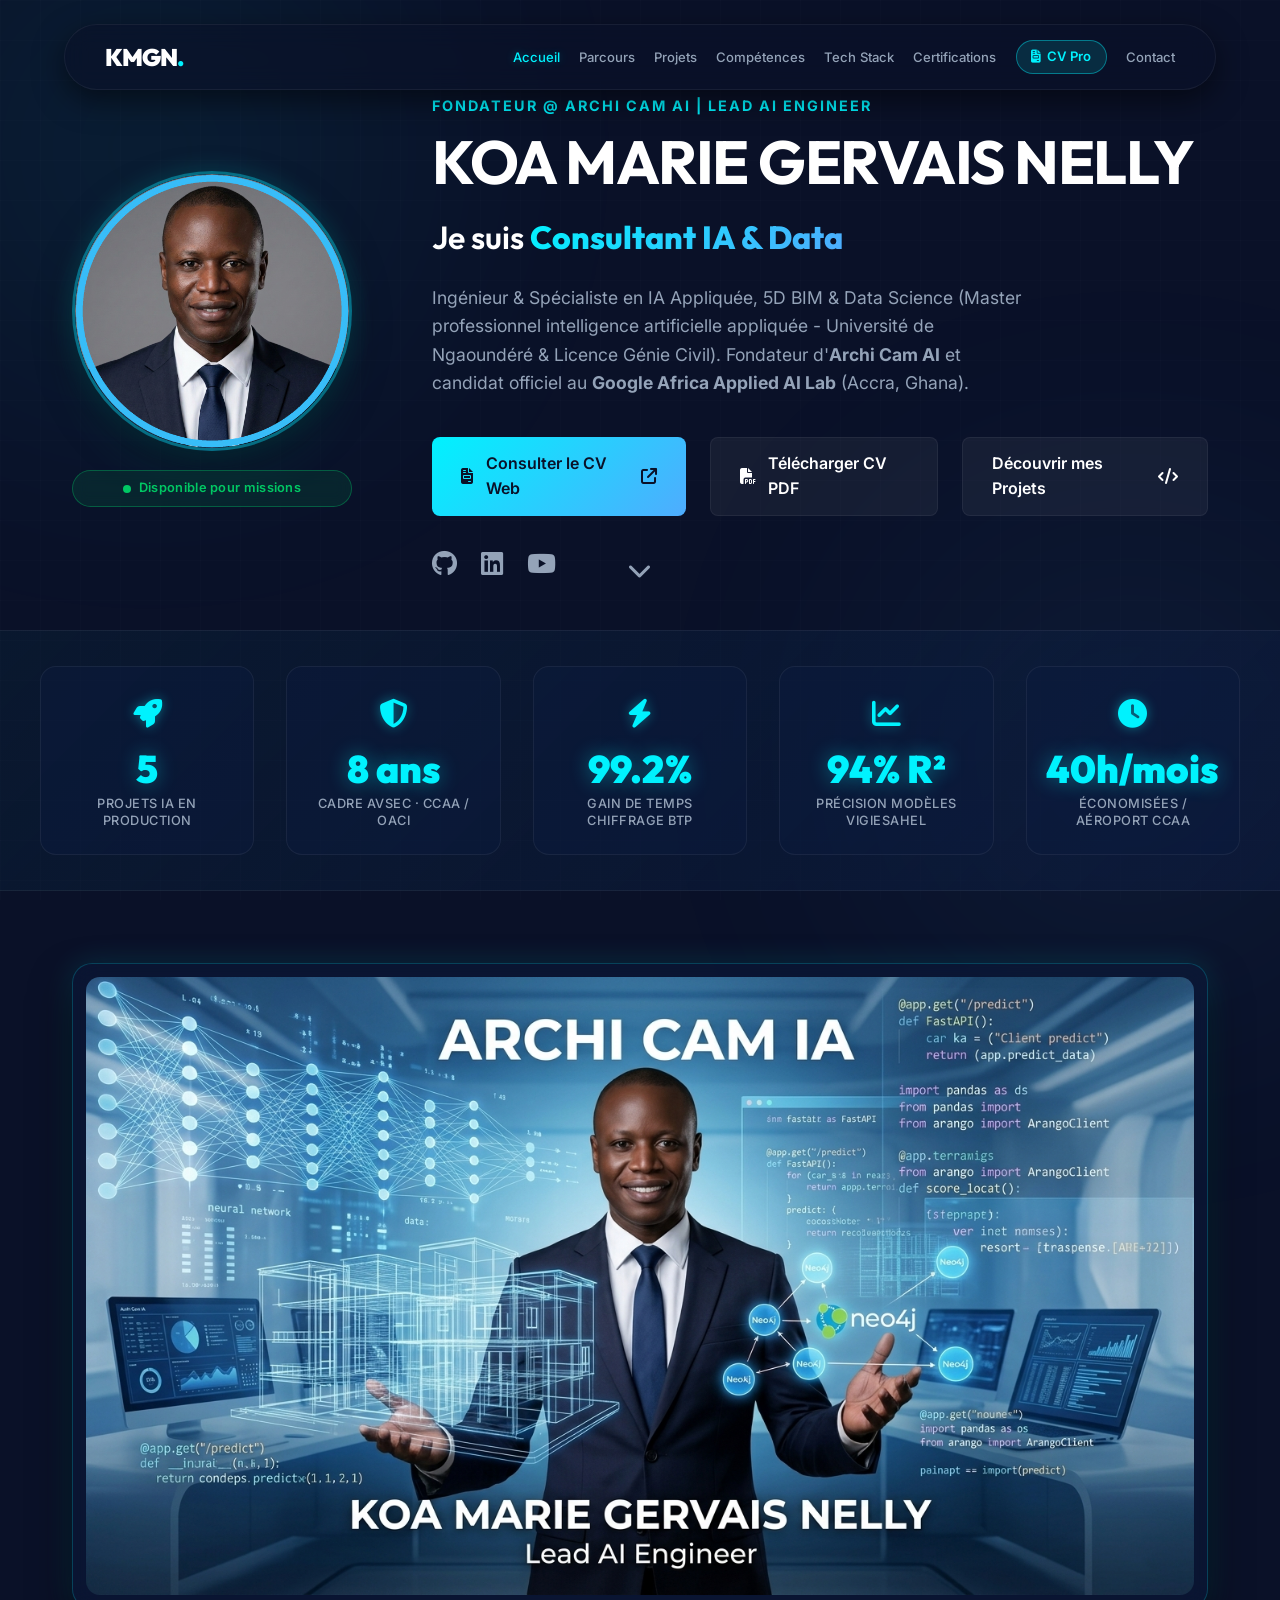
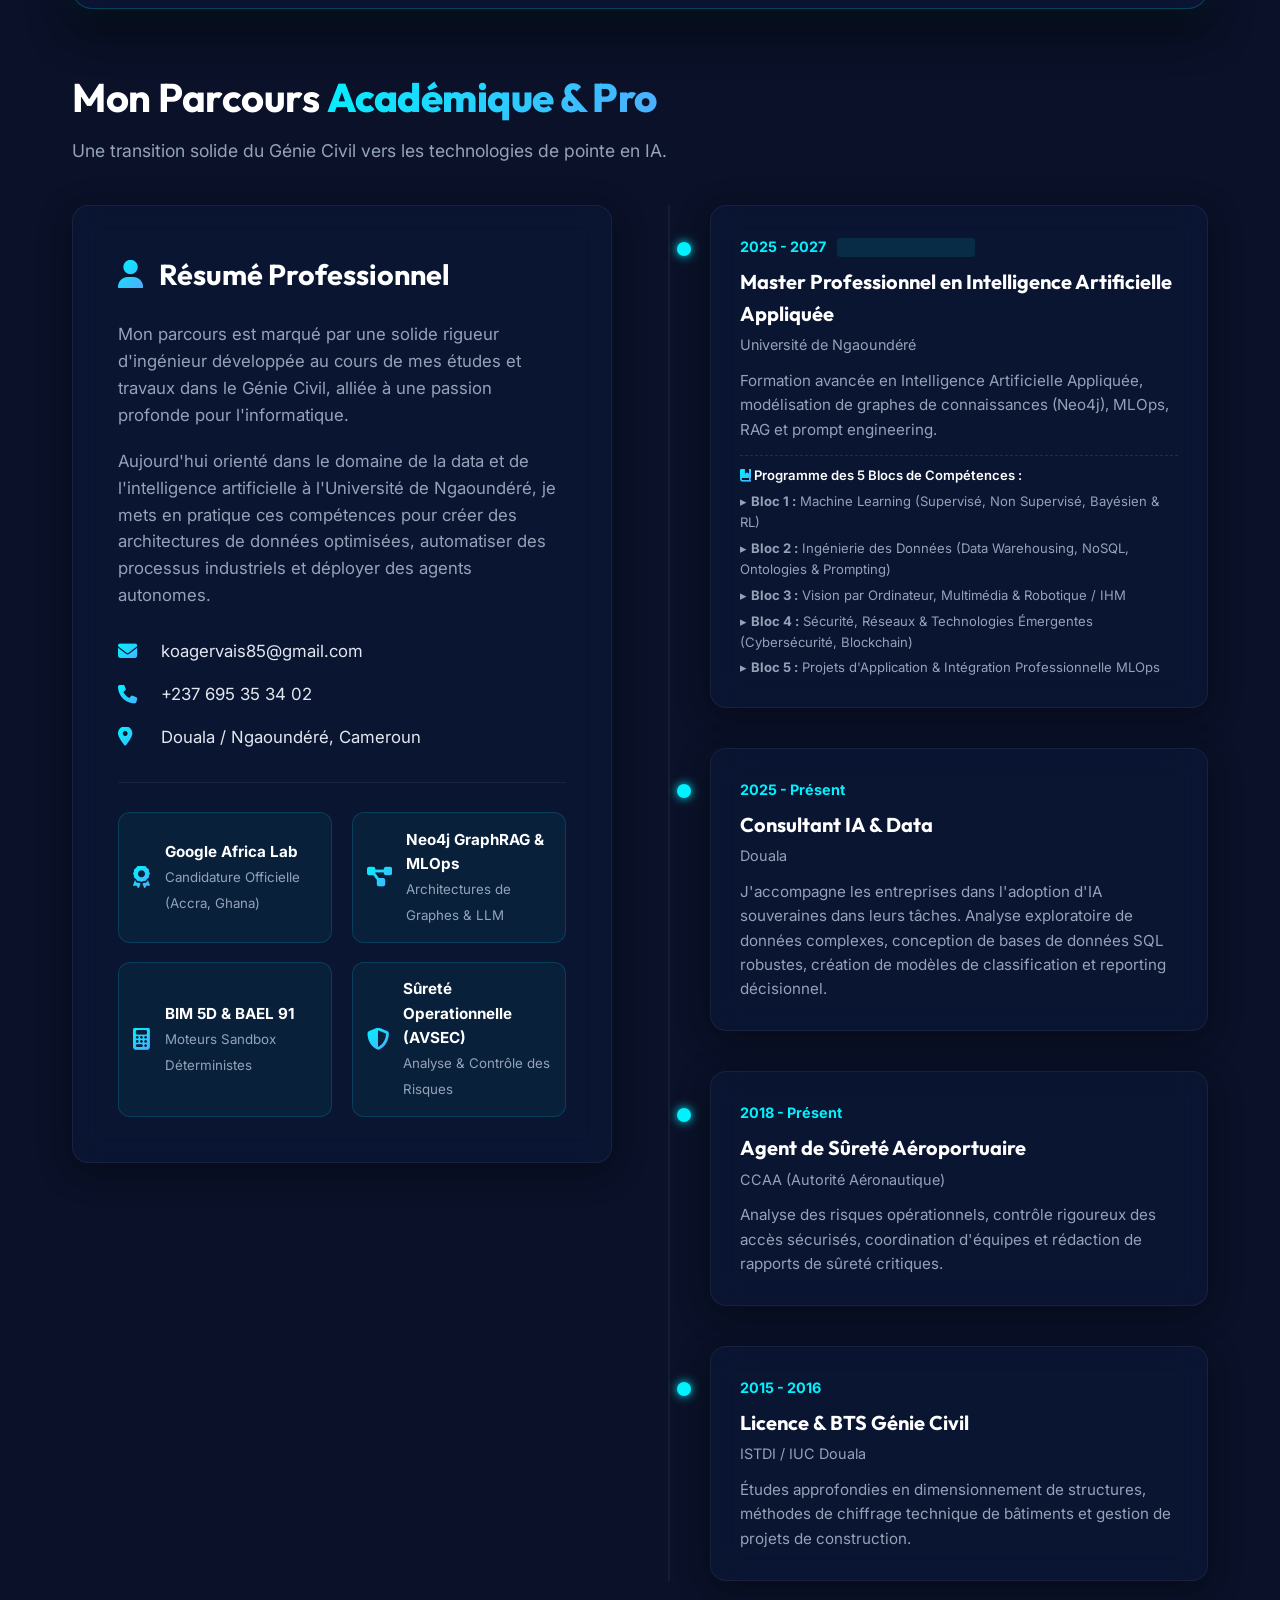
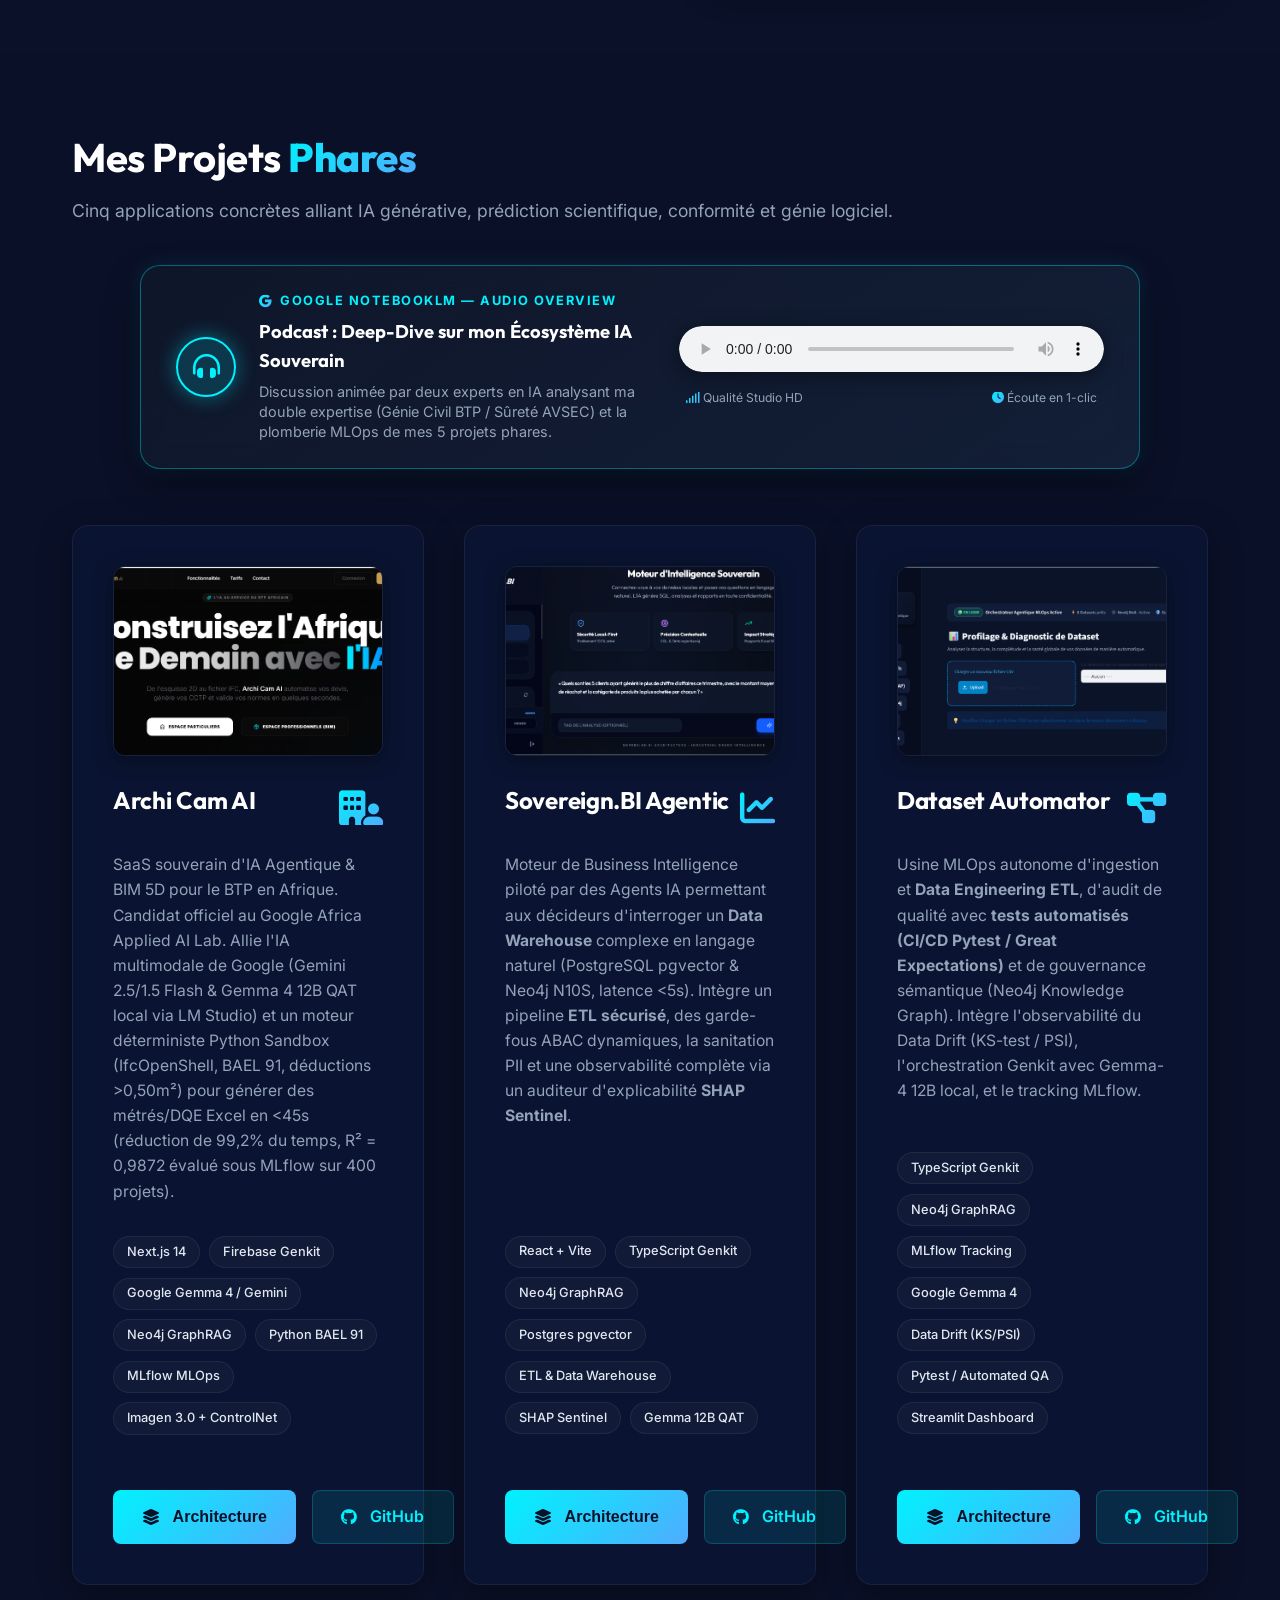
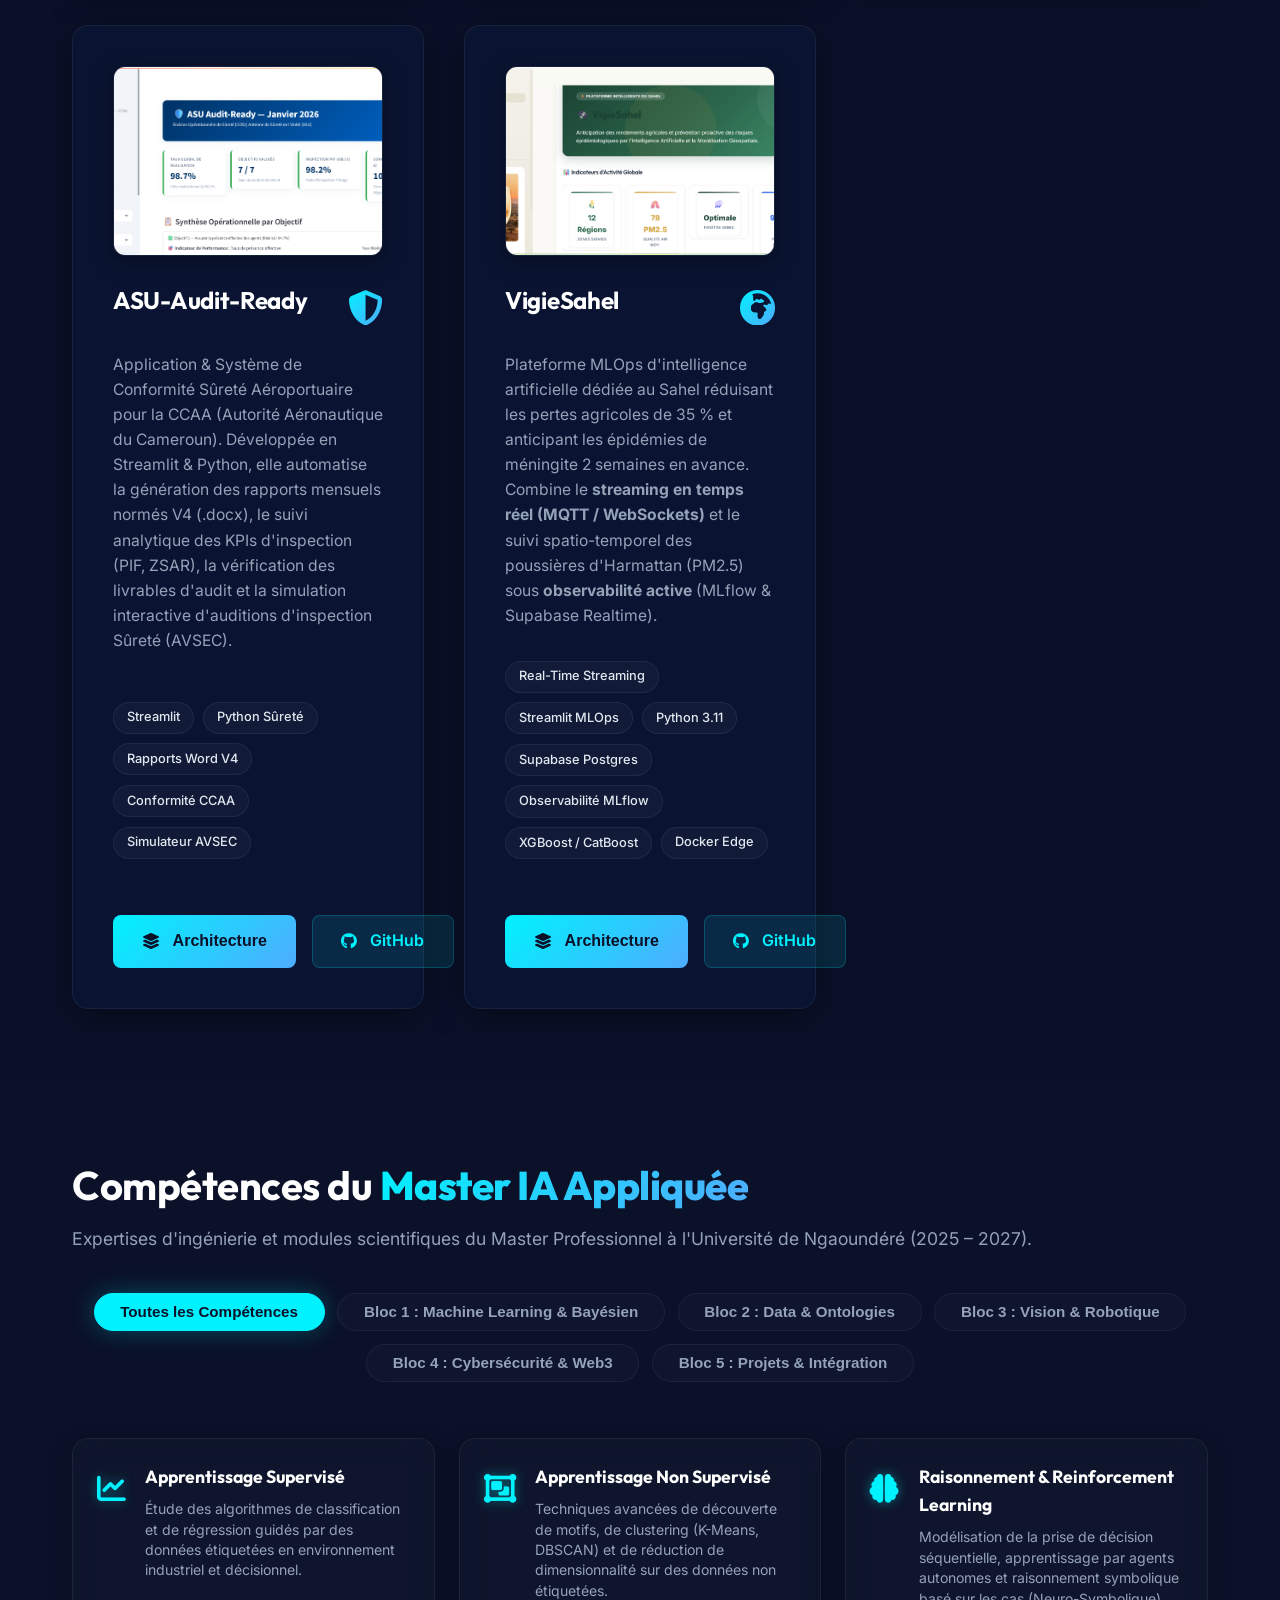
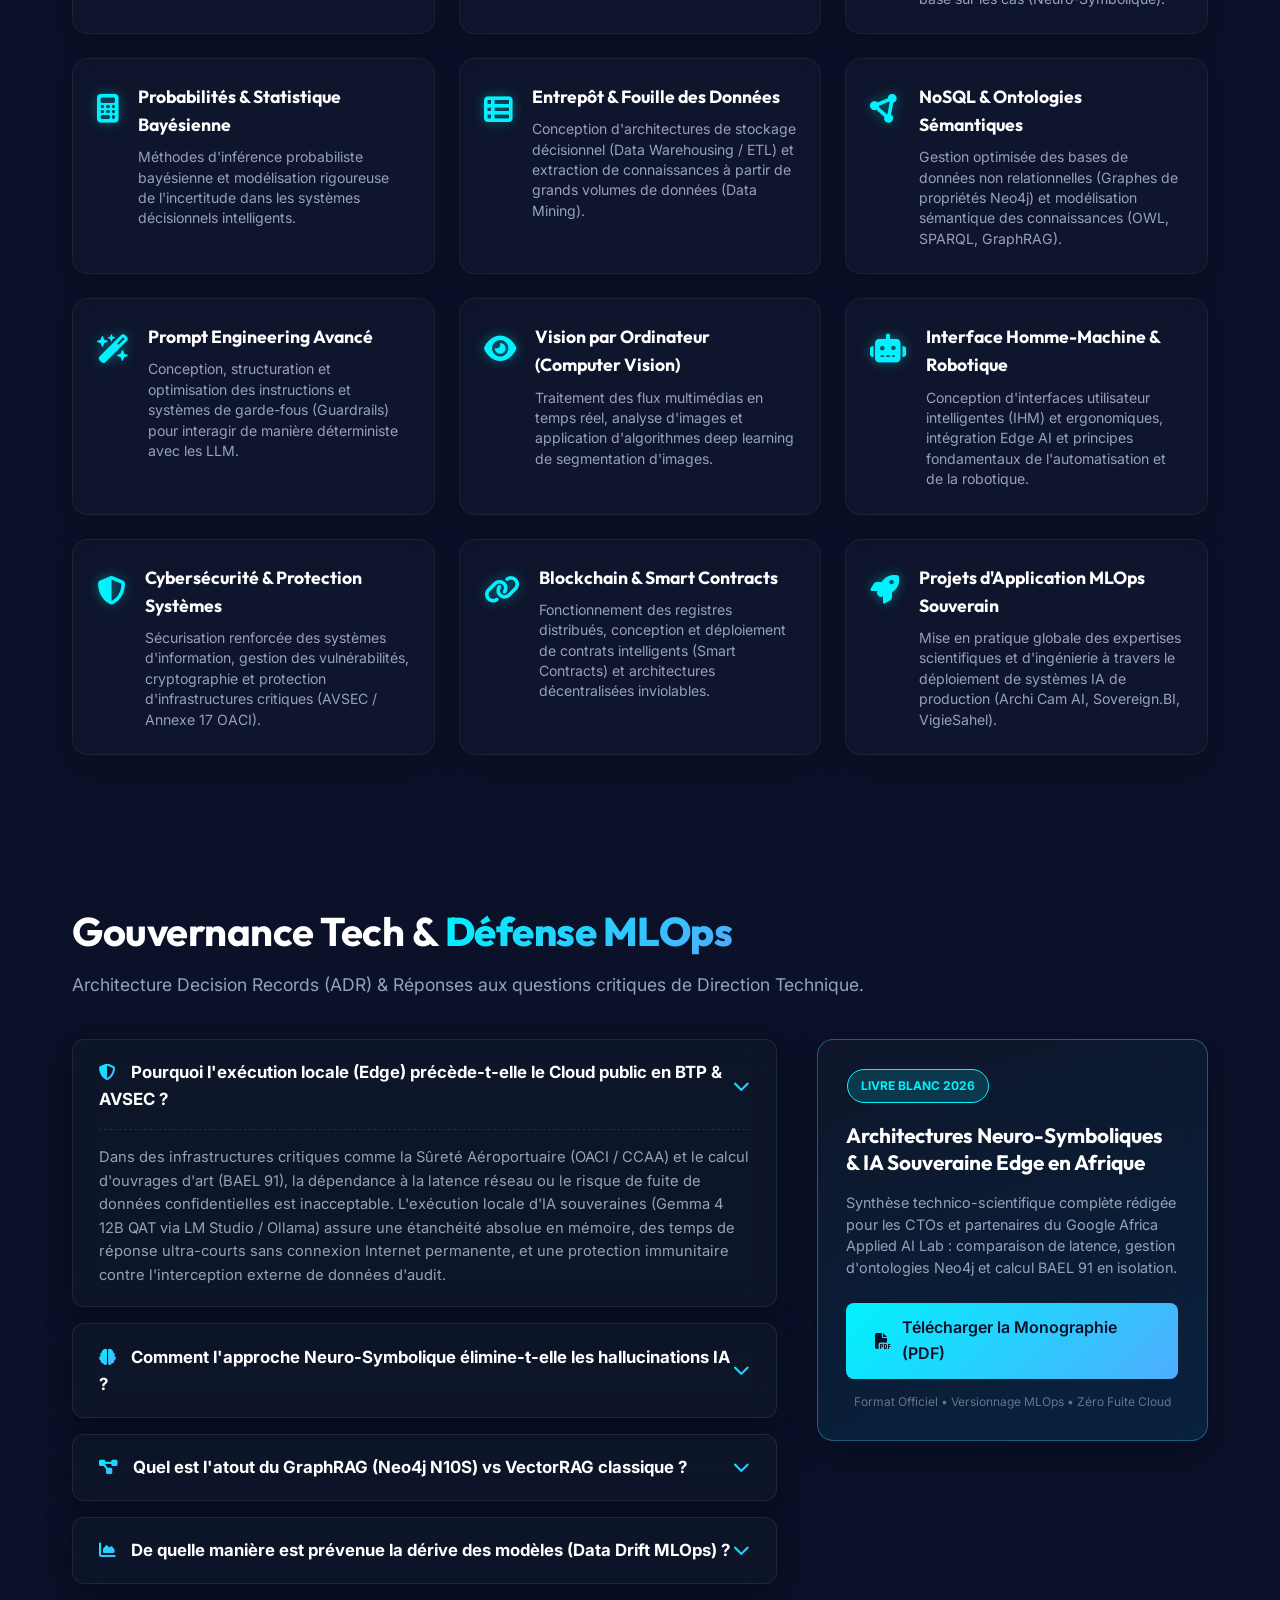
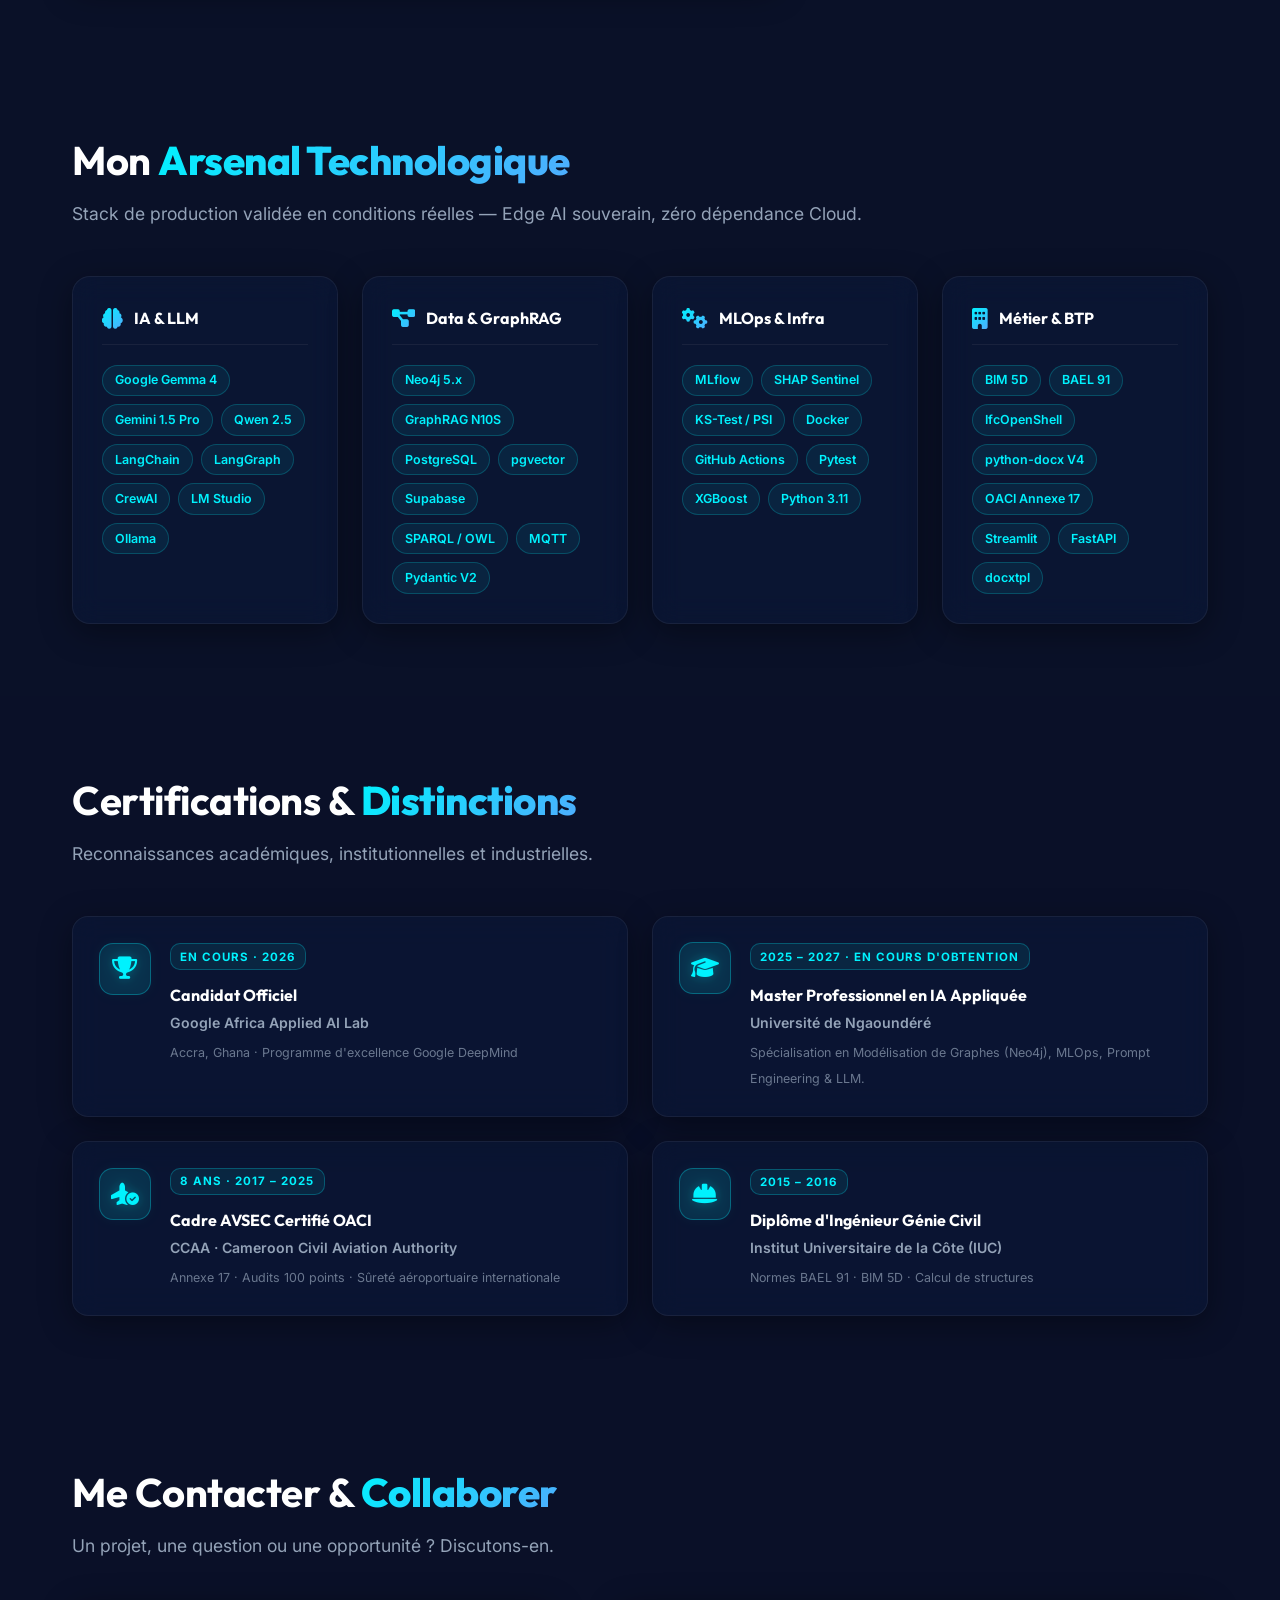
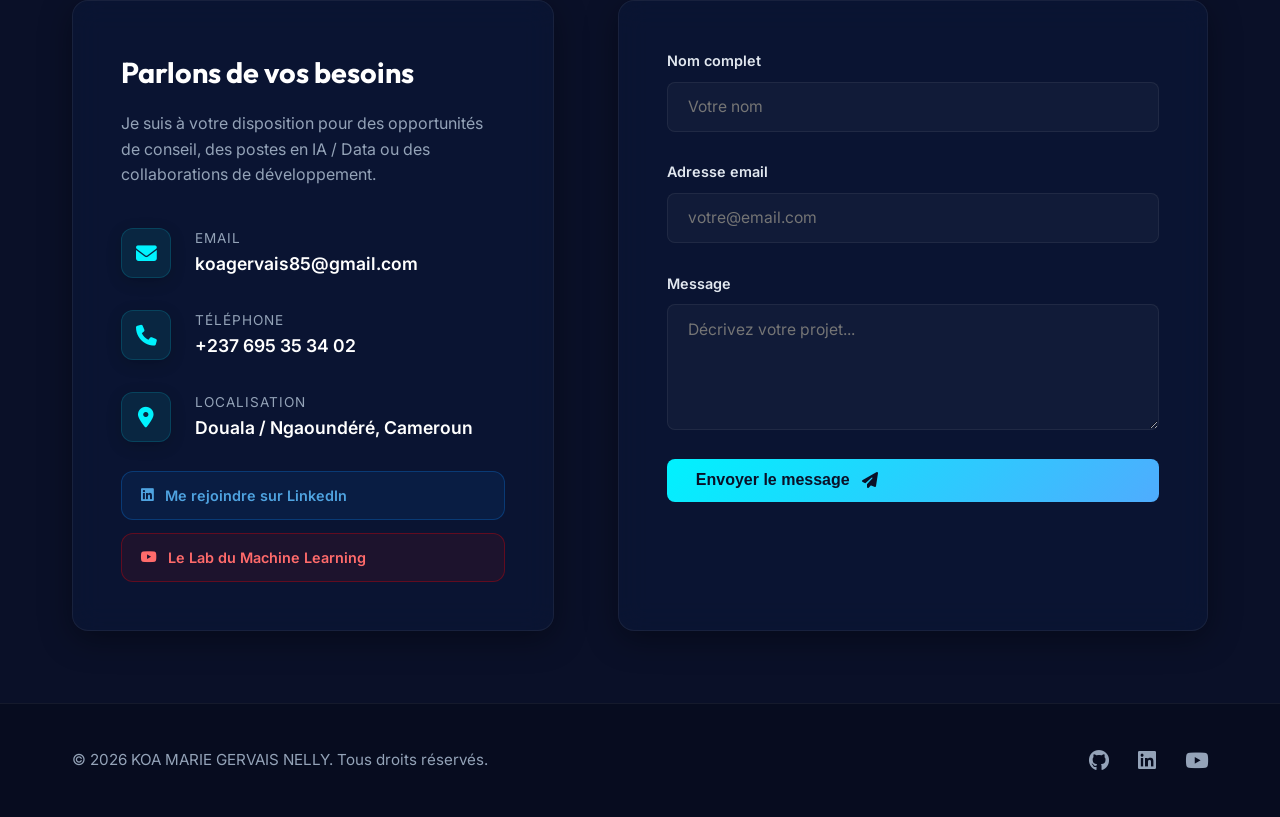
==== commit 52c3ae6a: "feat: Enhance Archi Cam AI technical metrics (45s execution, 99.2% ROI, Gemini 2.5/1.5 Flash + Gemma" ====
--- a/index.html
+++ b/index.html
@@ -10,10 +10,10 @@
 
     <!-- Open Graph / LinkedIn / WhatsApp / Facebook -->
     <meta property="og:type" content="website">
-    <meta property="og:url" content="https://gervais-afk.github.io/-portfolio-gervais/">
+    <meta property="og:url" content="https://portfolio-gervais.vercel.app/">
     <meta property="og:title" content="KOA MARIE GERVAIS NELLY | Lead AI Engineer & Consultant IA · Data">
     <meta property="og:description" content="Fondateur Archi Cam AI · Candidat Google Africa Applied AI Lab · Neo4j GraphRAG · Edge AI Souverain · BIM 5D · AVSEC CCAA. 5 systèmes IA en production avec ROI mesurables.">
-    <meta property="og:image" content="https://gervais-afk.github.io/-portfolio-gervais/assets/images/hero_presentation.jpeg">
+    <meta property="og:image" content="https://portfolio-gervais.vercel.app/assets/images/hero_presentation.jpeg">
     <meta property="og:image:width" content="1200">
     <meta property="og:image:height" content="630">
     <meta property="og:locale" content="fr_FR">
@@ -23,7 +23,7 @@
     <meta name="twitter:card" content="summary_large_image">
     <meta name="twitter:title" content="KOA MARIE GERVAIS NELLY | Lead AI Engineer & Consultant IA · Data">
     <meta name="twitter:description" content="Fondateur Archi Cam AI · Candidat Google Africa Applied AI Lab · 5 systèmes IA souverains en production.">
-    <meta name="twitter:image" content="https://gervais-afk.github.io/-portfolio-gervais/assets/images/hero_presentation.jpeg">
+    <meta name="twitter:image" content="https://portfolio-gervais.vercel.app/assets/images/hero_presentation.jpeg">
 
     <!-- Favicon SVG -->
     <link rel="icon" type="image/svg+xml" href="data:image/svg+xml,<svg xmlns='http://www.w3.org/2000/svg' viewBox='0 0 100 100'><rect width='100' height='100' rx='20' fill='%230A1128'/><text x='50' y='68' font-family='Arial Black,sans-serif' font-size='52' font-weight='900' text-anchor='middle' fill='%2300F2FE'>G</text></svg>">
@@ -284,15 +284,16 @@
                         <div class="project-icon"><i class="fa-solid fa-building-user text-neon"></i></div>
                     </div>
                     <p class="project-description">
-                        SaaS souverain d'IA Agentique &amp; BIM 5D pour le BTP au Cameroun et en Afrique. Candidat officiel au Google Africa Applied AI Lab. Combine l'IA multimodale de Google (Gemma 4 12B QAT local, Gemini 1.5 Pro Vision, Imagen 3.0 + ControlNet) et un moteur déterministe Python Sandbox (IfcOpenShell, BAEL 91) sécurisé par une validation stricte des données sous <strong>Pydantic V2</strong> pour générer des devis Excel normés (DQE) et des rendus 3D HD avec zéro hallucination.
+                        SaaS souverain d'IA Agentique &amp; BIM 5D pour le BTP en Afrique. Candidat officiel au Google Africa Applied AI Lab. Allie l'IA multimodale de Google (Gemini 2.5/1.5 Flash &amp; Gemma 4 12B QAT local via LM Studio) et un moteur déterministe Python Sandbox (IfcOpenShell, BAEL 91, déductions &gt;0,50m²) pour générer des métrés/DQE Excel en &lt;45s (réduction de 99,2% du temps, R² = 0,9872 évalué sous MLflow sur 400 projets).
                     </p>
                     <div class="project-tags">
                         <span>Next.js 14</span>
                         <span>Firebase Genkit</span>
-                        <span>Google Gemma 4</span>
+                        <span>Google Gemma 4 / Gemini</span>
                         <span>Neo4j GraphRAG</span>
-                        <span>Python 5D BIM</span>
-                        <span>Pydantic V2 Guardrails</span>
+                        <span>Python BAEL 91</span>
+                        <span>MLflow MLOps</span>
+                        <span>Imagen 3.0 + ControlNet</span>
                     </div>
                     <div class="project-links project-links-row">
                         <button class="btn btn-primary open-modal-btn" data-project="archi-cam-ai"><i class="fa-solid fa-layer-group"></i> Architecture</button>
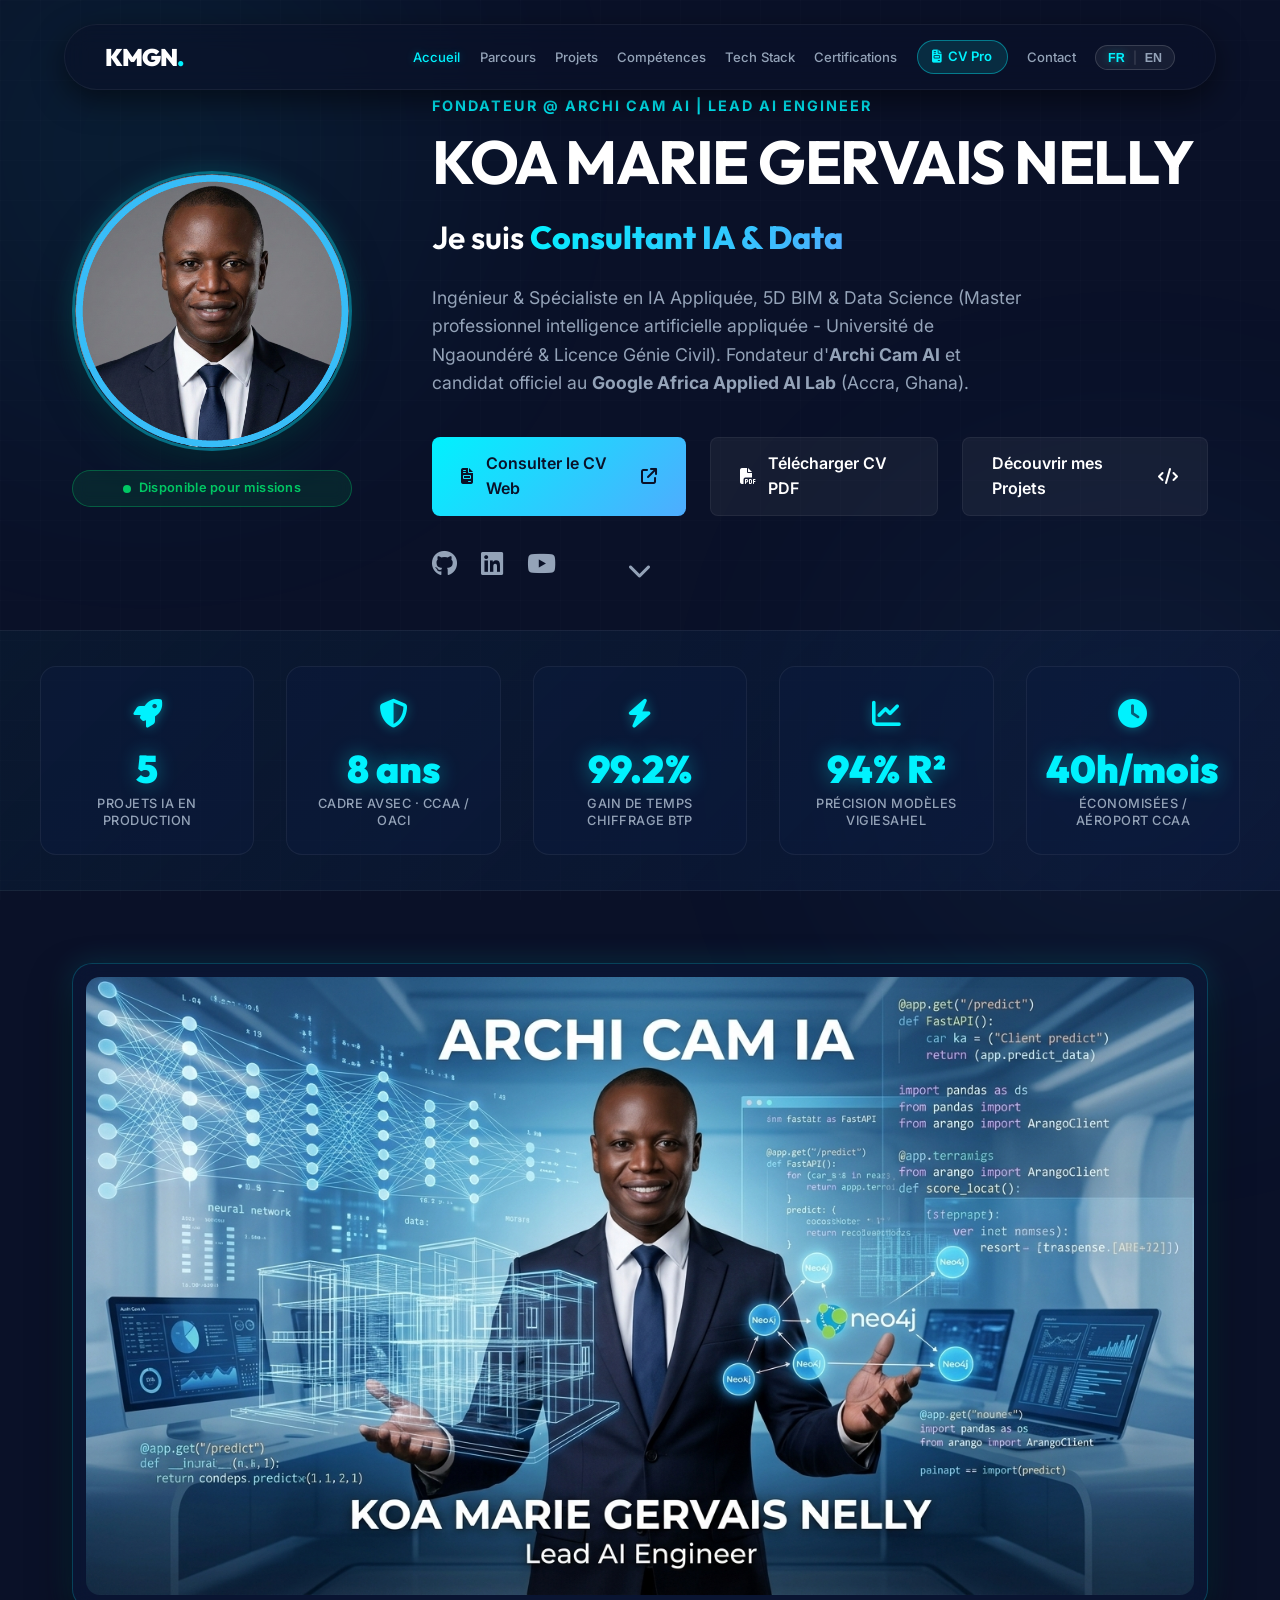
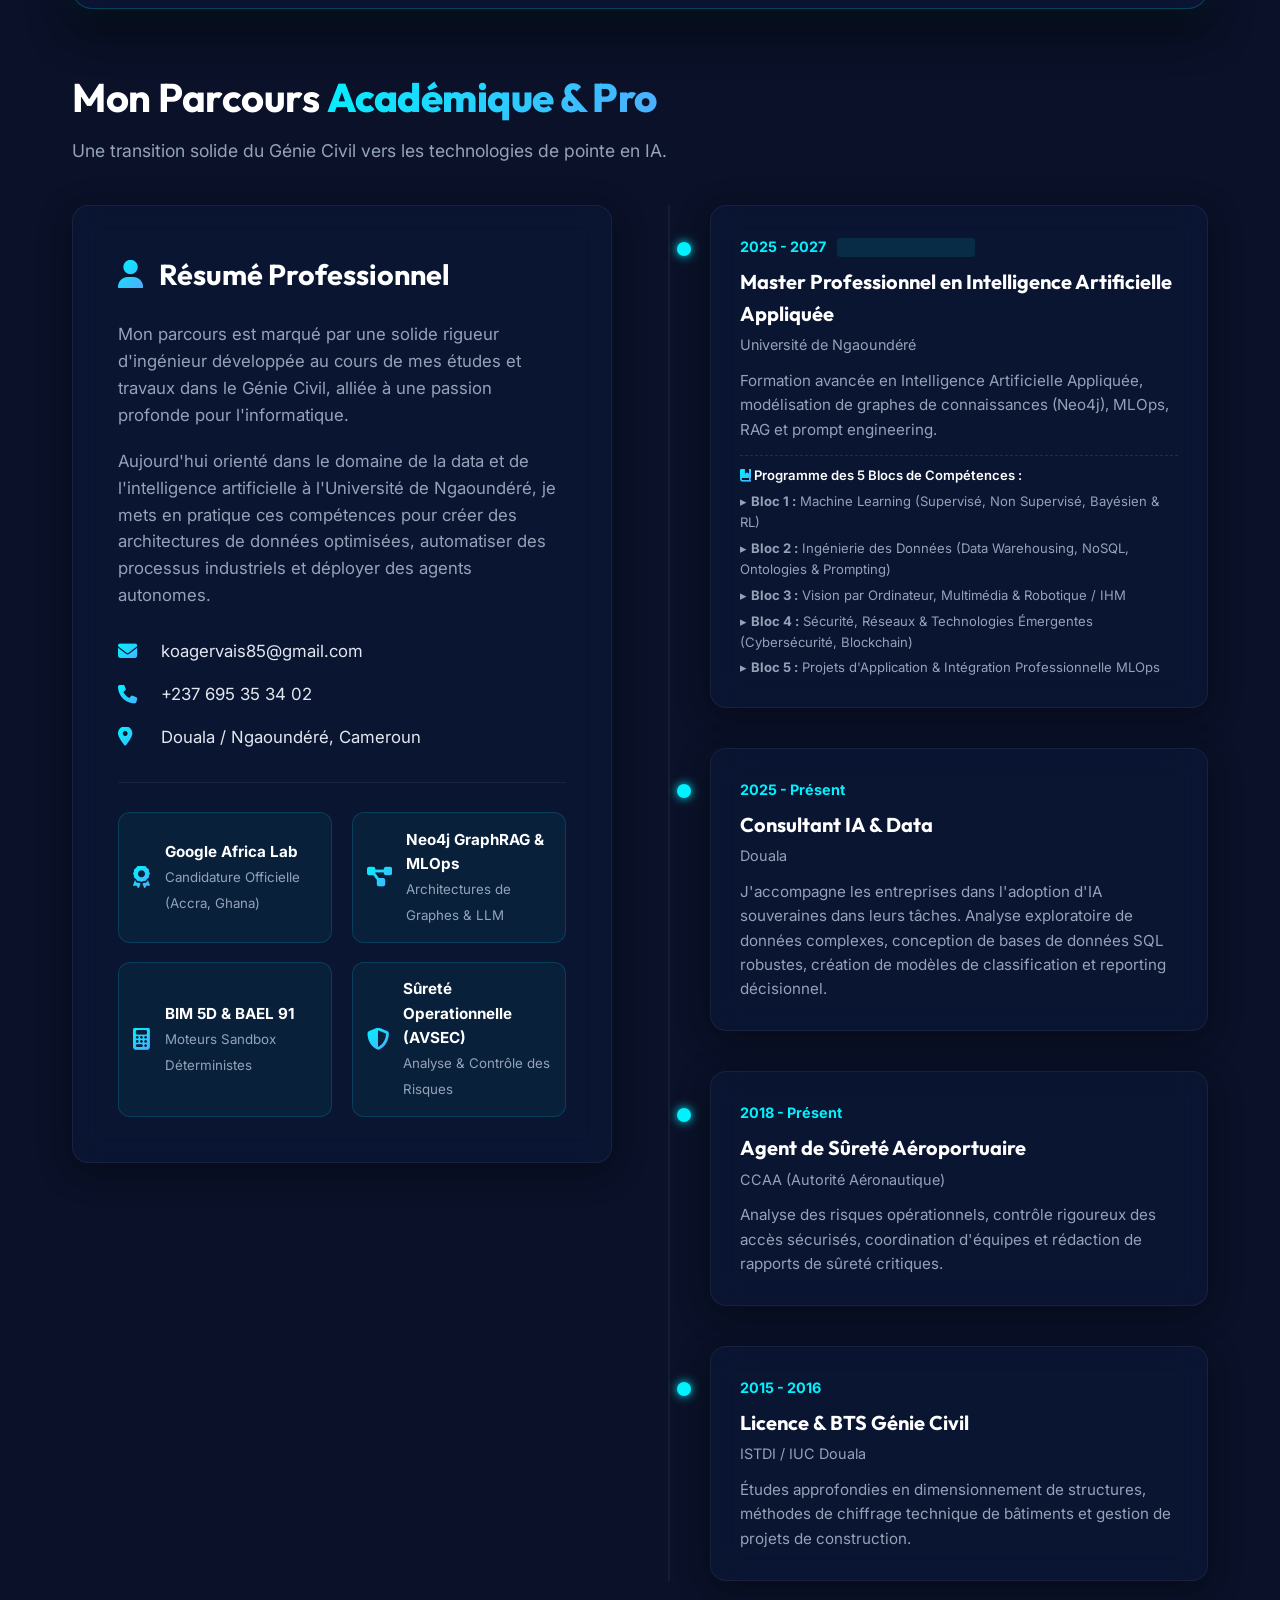
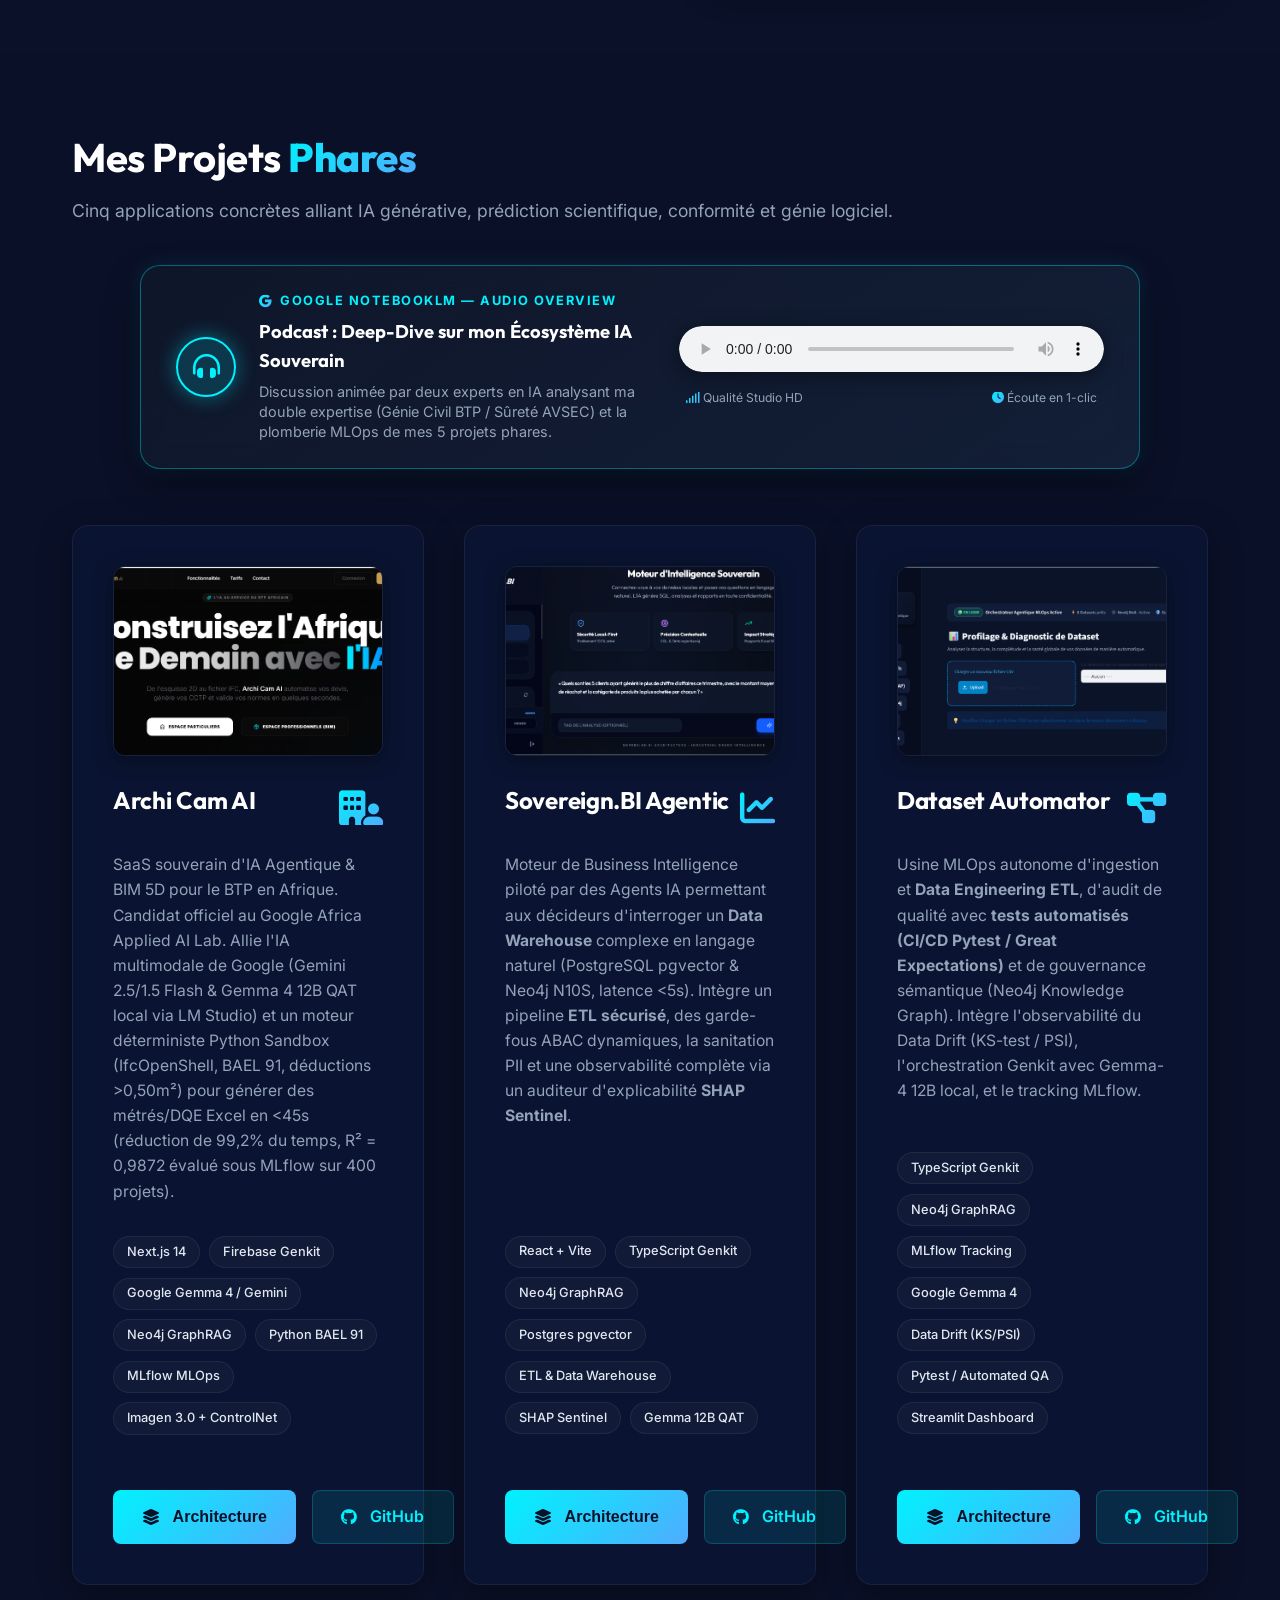
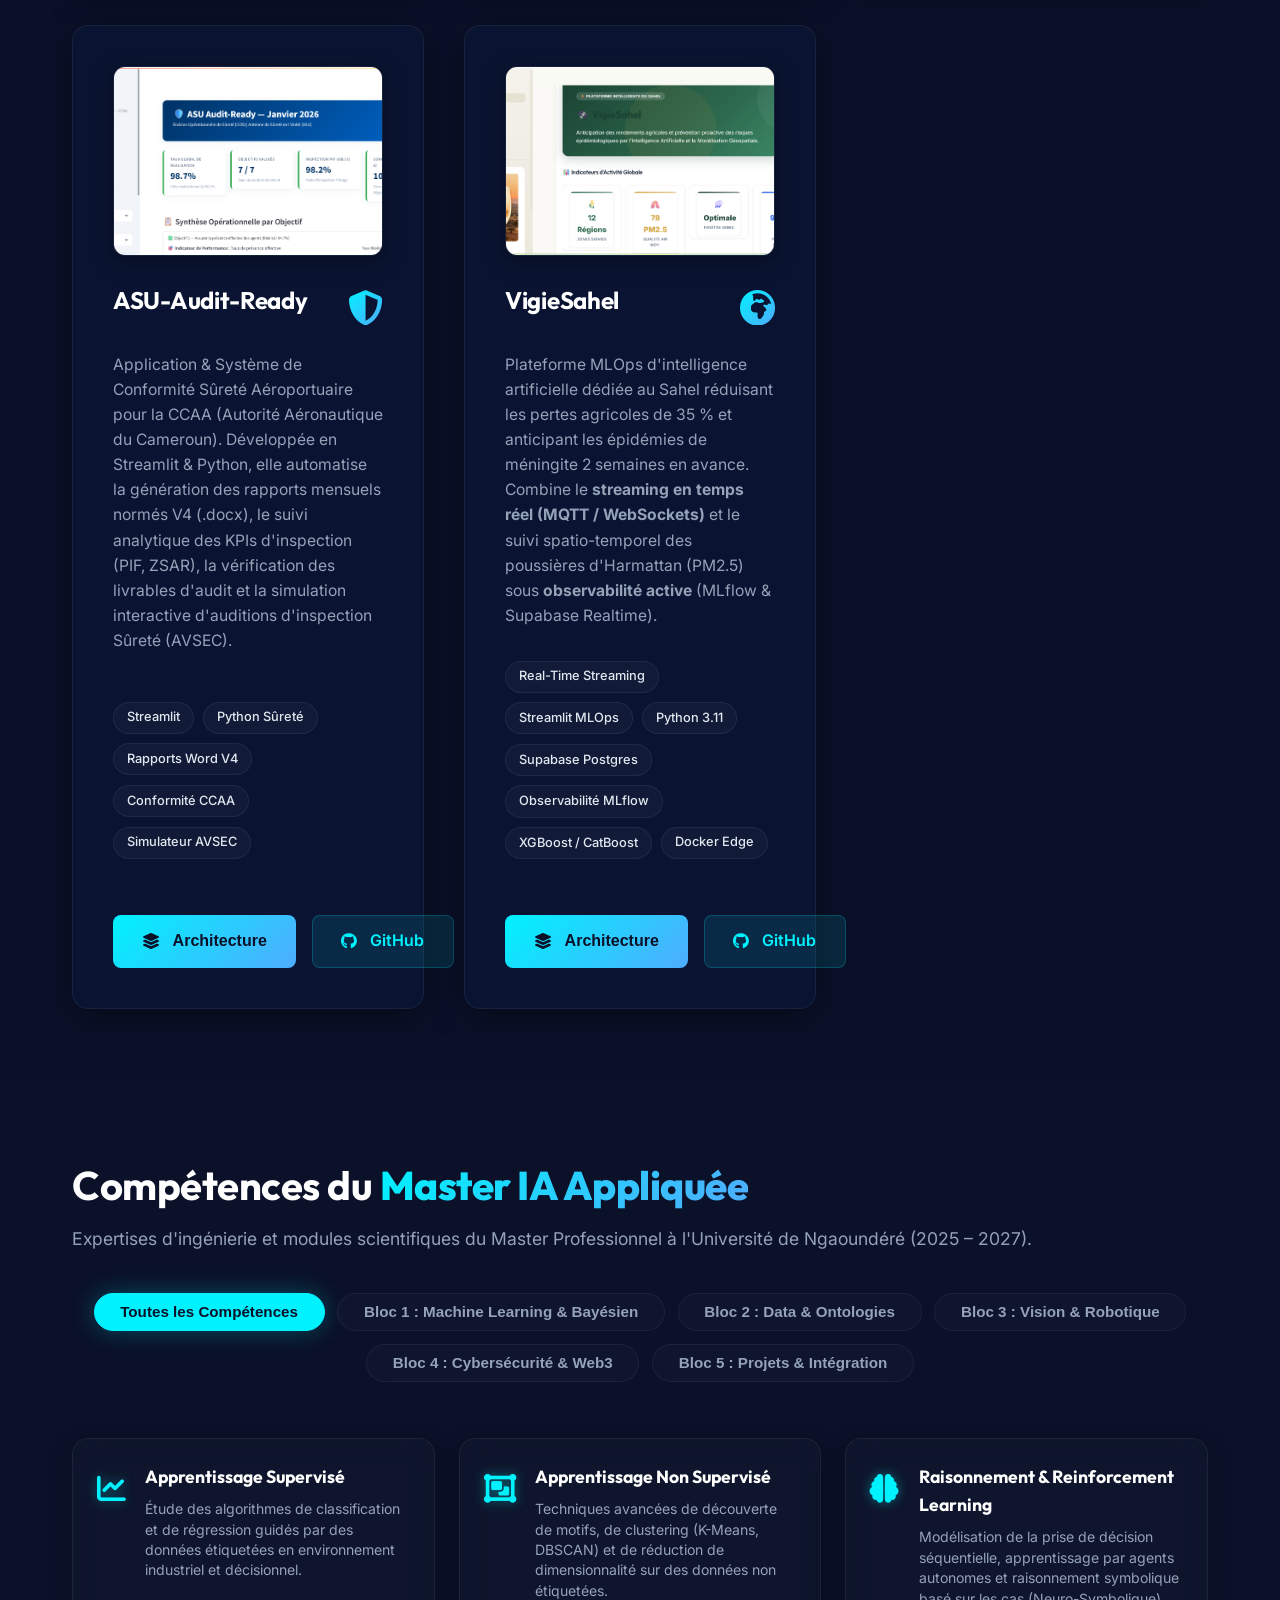
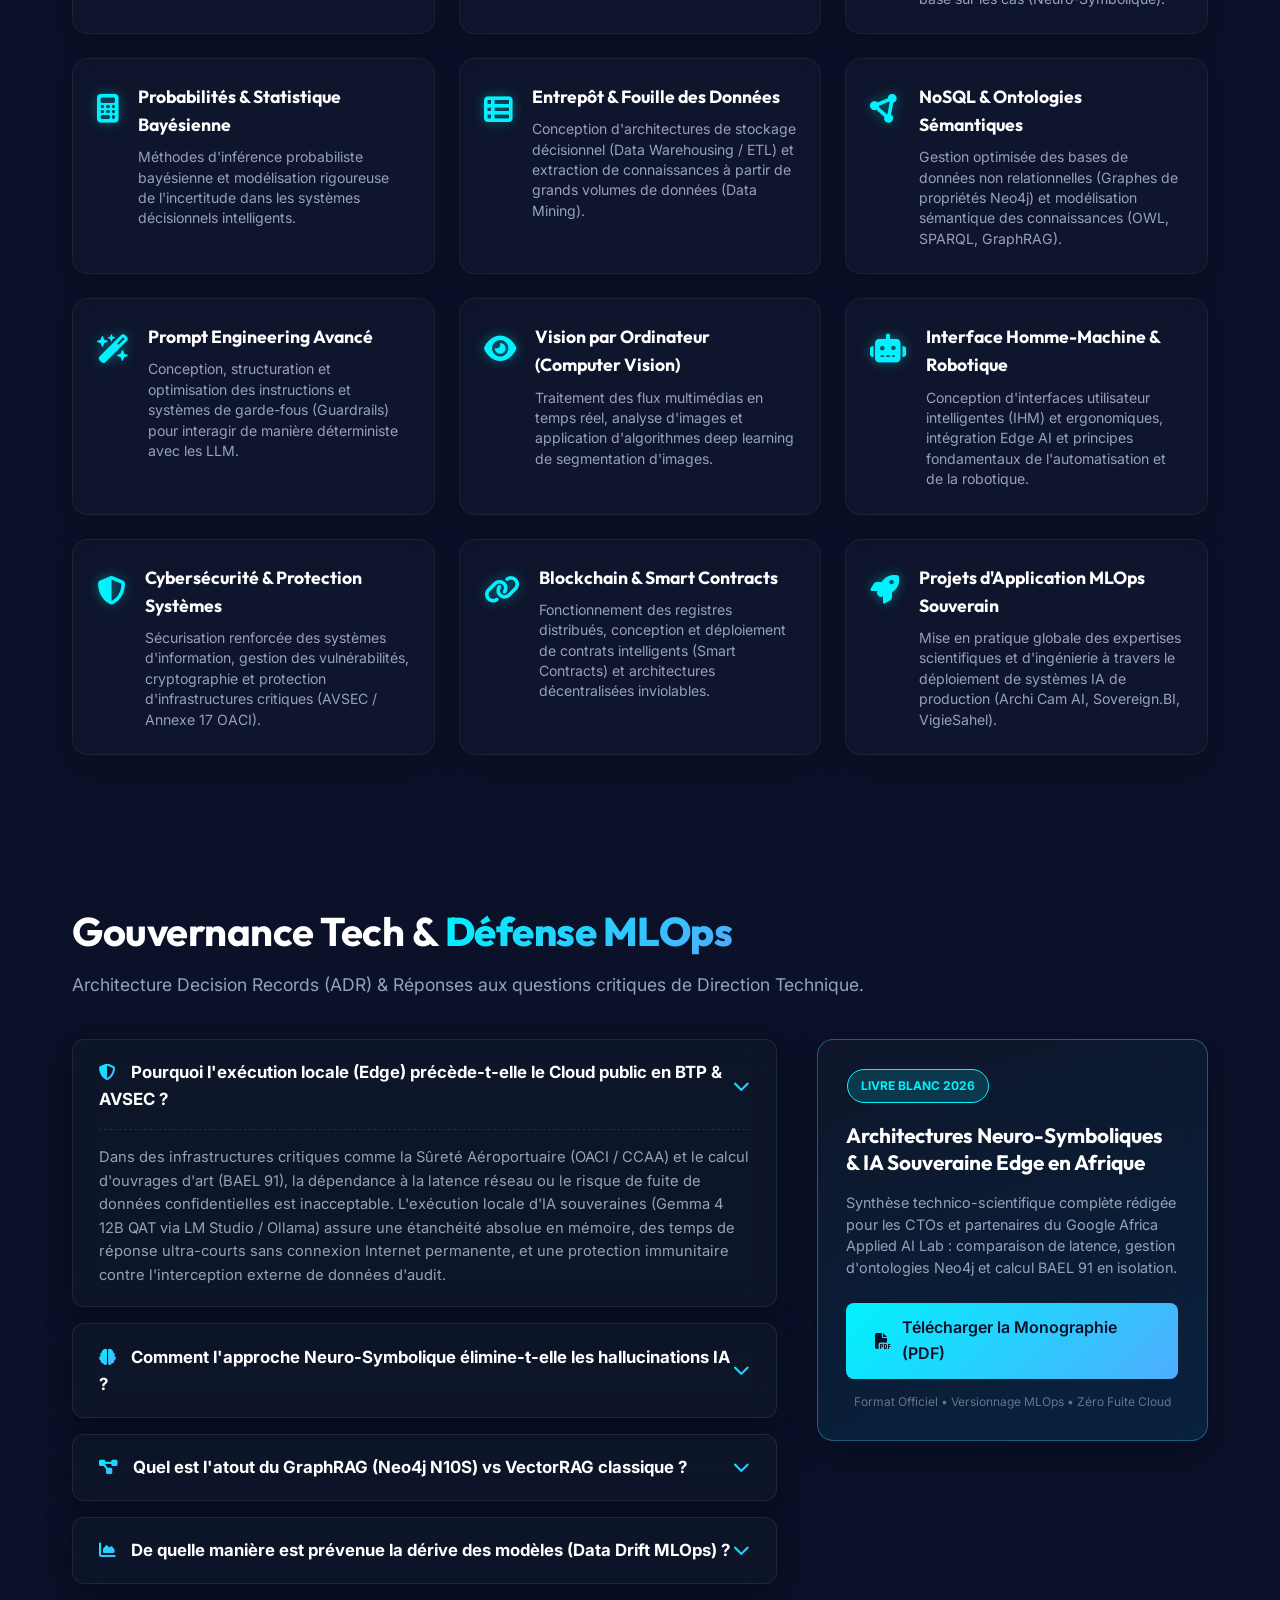
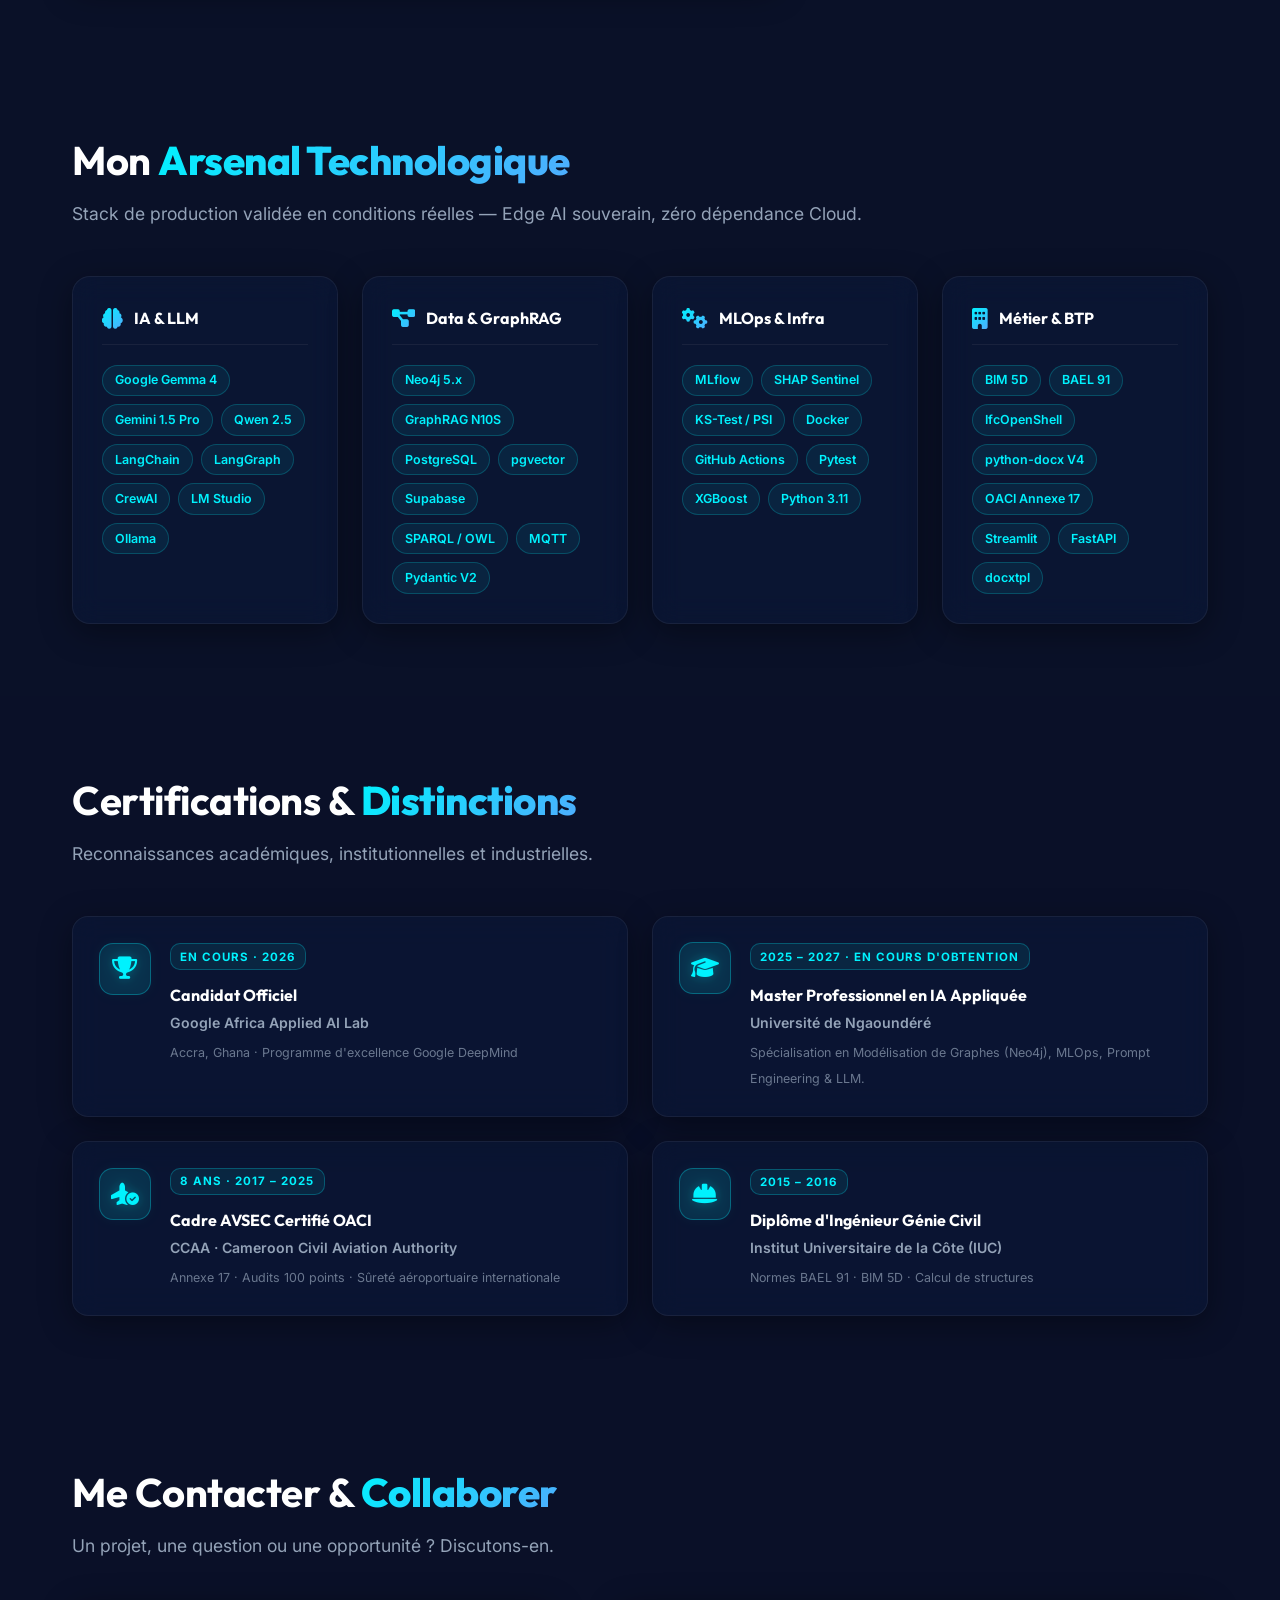
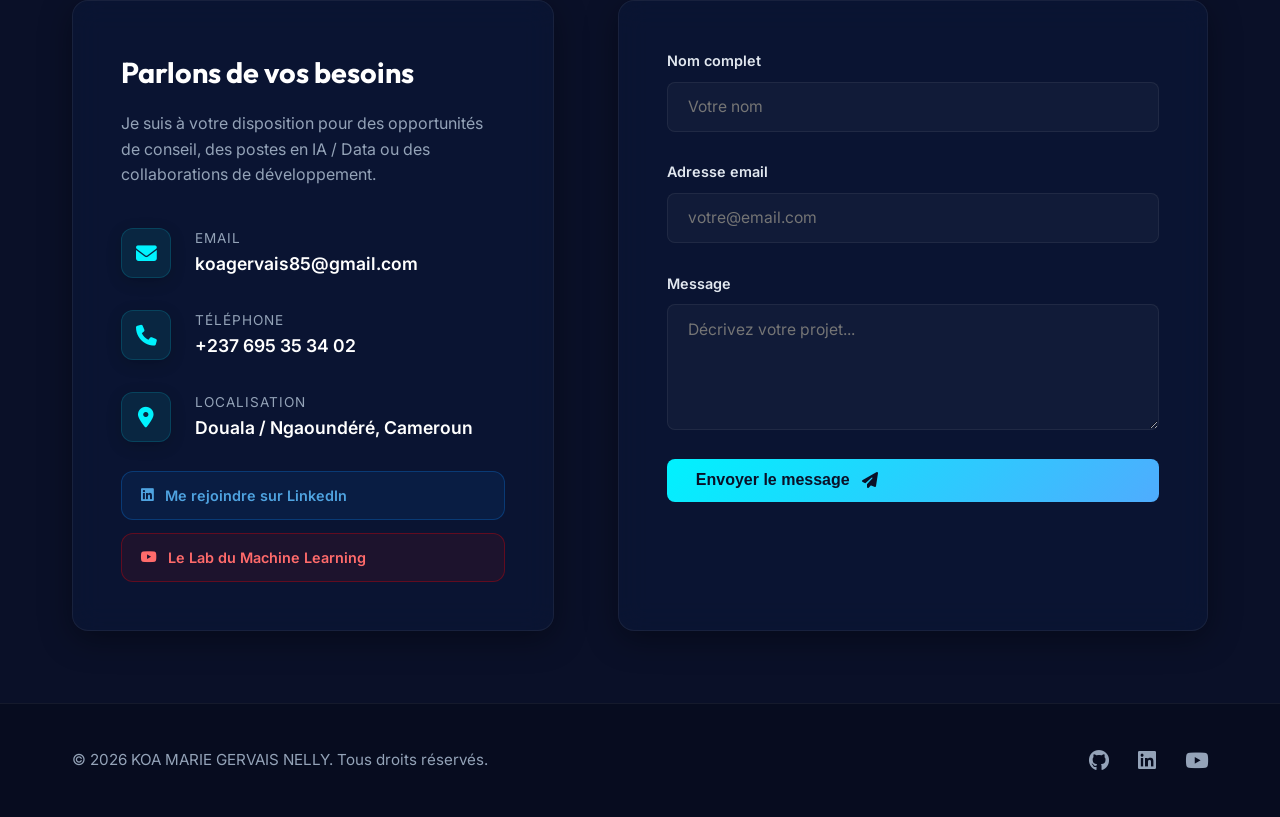
==== commit da7b5661: "feat: Add complete Bilingual (French/English) support across Portfolio, CV page, and downloadable PD" ====
--- a/index.html
+++ b/index.html
@@ -49,14 +49,21 @@
         <div class="nav-container">
             <a href="#hero" class="nav-logo">KMGN<span class="dot">.</span></a>
             <ul class="nav-links">
-                <li><a href="#hero" class="active">Accueil</a></li>
-                <li><a href="#about">Parcours</a></li>
-                <li><a href="#projects">Projets</a></li>
-                <li><a href="#skills">Compétences</a></li>
-                <li><a href="#stack">Tech Stack</a></li>
-                <li><a href="#certifications">Certifications</a></li>
-                <li><a href="cv.html" target="_blank" class="nav-cv-btn"><i class="fa-solid fa-file-invoice"></i> CV Pro</a></li>
-                <li><a href="#contact">Contact</a></li>
+                <li><a href="#hero" class="active" data-i18n="nav_home">Accueil</a></li>
+                <li><a href="#about" data-i18n="nav_about">Parcours</a></li>
+                <li><a href="#projects" data-i18n="nav_projects">Projets</a></li>
+                <li><a href="#skills" data-i18n="nav_skills">Compétences</a></li>
+                <li><a href="#stack" data-i18n="nav_stack">Tech Stack</a></li>
+                <li><a href="#certifications" data-i18n="nav_certifications">Certifications</a></li>
+                <li><a href="cv.html" target="_blank" class="nav-cv-btn"><i class="fa-solid fa-file-invoice"></i> <span data-i18n="nav_cv">CV Pro</span></a></li>
+                <li><a href="#contact" data-i18n="nav_contact">Contact</a></li>
+                <li class="nav-lang-item">
+                    <div class="nav-lang-switcher">
+                        <button class="lang-switch-btn active" id="btnNavFr" onclick="switchLanguage('fr')">FR</button>
+                        <span class="lang-divider">|</span>
+                        <button class="lang-switch-btn" id="btnNavEn" onclick="switchLanguage('en')">EN</button>
+                    </div>
+                </li>
             </ul>
             <div class="nav-toggle" id="navToggle">
                 <i class="fa-solid fa-bars"></i>
@@ -74,20 +81,20 @@
                 </div>
                 <div class="availability-badge">
                     <span class="availability-dot"></span>
-                    Disponible pour missions
+                    <span data-i18n="status_badge">Disponible pour missions</span>
                 </div>
             </div>
             <div class="hero-content">
-                <span class="hero-tag">Fondateur @ Archi Cam AI | Lead AI Engineer</span>
+                <span class="hero-tag" data-i18n="hero_tag">Fondateur @ Archi Cam AI | Lead AI Engineer</span>
                 <h1 class="hero-title">KOA MARIE GERVAIS NELLY</h1>
-                <h2 class="hero-subtitle">Je suis <span id="typewriter" class="text-neon"></span></h2>
-                <p class="hero-description">
+                <h2 class="hero-subtitle"><span data-i18n="hero_subtitle_prefix">Je suis </span><span id="typewriter" class="text-neon"></span></h2>
+                <p class="hero-description" data-i18n="hero_desc">
                     Ingénieur &amp; Spécialiste en IA Appliquée, 5D BIM &amp; Data Science (Master professionnel intelligence artificielle appliquée - Université de Ngaoundéré &amp; Licence Génie Civil). Fondateur d'<strong>Archi Cam AI</strong> et candidat officiel au <strong>Google Africa Applied AI Lab</strong> (Accra, Ghana).
                 </p>
                 <div class="hero-buttons">
-                    <a href="cv.html" target="_blank" class="btn btn-primary"><i class="fa-solid fa-file-invoice"></i> Consulter le CV Web <i class="fa-solid fa-arrow-up-right-from-square"></i></a>
-                    <a href="KOA_MARIE_GERVAIS_NELLY_CV_EXECUTIVE.pdf" download target="_blank" class="btn btn-secondary"><i class="fa-solid fa-file-pdf"></i> Télécharger CV PDF</a>
-                    <a href="#projects" class="btn btn-secondary">Découvrir mes Projets <i class="fa-solid fa-code"></i></a>
+                    <a href="cv.html" target="_blank" class="btn btn-primary"><i class="fa-solid fa-file-invoice"></i> <span data-i18n="btn_cv_web">Consulter le CV Web</span> <i class="fa-solid fa-arrow-up-right-from-square"></i></a>
+                    <a href="KOA_MARIE_GERVAIS_NELLY_CV_EXECUTIVE.pdf" download target="_blank" class="btn btn-secondary"><i class="fa-solid fa-file-pdf"></i> <span data-i18n="btn_cv_pdf">Télécharger CV PDF</span></a>
+                    <a href="#projects" class="btn btn-secondary"><span data-i18n="btn_projects">Découvrir mes Projets</span> <i class="fa-solid fa-code"></i></a>
                 </div>
                 <div class="hero-social-icons">
                     <a href="https://github.com/gervais-afk" target="_blank" title="GitHub - gervais-afk"><i class="fa-brands fa-github"></i></a>
@@ -107,27 +114,27 @@
             <div class="stat-item animate-on-scroll">
                 <div class="stat-icon"><i class="fa-solid fa-rocket"></i></div>
                 <div class="stat-number" data-target="5" data-suffix="">0</div>
-                <div class="stat-label">Projets IA en Production</div>
+                <div class="stat-label" data-i18n="stat_1_label">Projets IA en Production</div>
             </div>
             <div class="stat-item animate-on-scroll">
                 <div class="stat-icon"><i class="fa-solid fa-shield-halved"></i></div>
                 <div class="stat-number" data-target="8" data-suffix=" ans">0</div>
-                <div class="stat-label">Cadre AVSEC · CCAA / OACI</div>
+                <div class="stat-label" data-i18n="stat_2_label">Cadre AVSEC · CCAA / OACI</div>
             </div>
             <div class="stat-item animate-on-scroll">
                 <div class="stat-icon"><i class="fa-solid fa-bolt"></i></div>
                 <div class="stat-number" data-target="99" data-suffix=".2%">0</div>
-                <div class="stat-label">Gain de temps chiffrage BTP</div>
+                <div class="stat-label" data-i18n="stat_3_label">Gain de temps chiffrage BTP</div>
             </div>
             <div class="stat-item animate-on-scroll">
                 <div class="stat-icon"><i class="fa-solid fa-chart-line"></i></div>
                 <div class="stat-number" data-target="94" data-suffix="% R²">0</div>
-                <div class="stat-label">Précision modèles VigieSahel</div>
+                <div class="stat-label" data-i18n="stat_4_label">Précision modèles VigieSahel</div>
             </div>
             <div class="stat-item animate-on-scroll">
                 <div class="stat-icon"><i class="fa-solid fa-clock"></i></div>
                 <div class="stat-number" data-target="40" data-suffix="h/mois">0</div>
-                <div class="stat-label">Économisées / Aéroport CCAA</div>
+                <div class="stat-label" data-i18n="stat_5_label">Économisées / Aéroport CCAA</div>
             </div>
         </div>
     </section>
@@ -812,7 +819,8 @@
         </div>
     </div>
 
-    <!-- Custom JS -->
+    <!-- Custom JS & Translations -->
+    <script src="translations.js"></script>
     <script src="app.js"></script>
 
     <!-- Scroll To Top Button -->
--- a/style.css
+++ b/style.css
@@ -261,6 +261,40 @@
     box-shadow: 0 0 15px rgba(0, 242, 254, 0.4) !important;
 }
 
+/* Language Switcher Navbar */
+.nav-lang-switcher {
+    display: inline-flex;
+    align-items: center;
+    background: rgba(255, 255, 255, 0.06);
+    border: 1px solid rgba(255, 255, 255, 0.15);
+    border-radius: 20px;
+    padding: 2px 8px;
+    gap: 4px;
+}
+
+.lang-switch-btn {
+    background: transparent;
+    border: none;
+    color: var(--text-muted);
+    font-size: 0.78rem;
+    font-weight: 700;
+    cursor: pointer;
+    padding: 2px 4px;
+    transition: var(--transition-smooth);
+    border-radius: 4px;
+}
+
+.lang-switch-btn.active,
+.lang-switch-btn:hover {
+    color: var(--primary);
+    text-shadow: 0 0 8px rgba(0, 242, 254, 0.4);
+}
+
+.lang-divider {
+    color: rgba(255, 255, 255, 0.2);
+    font-size: 0.75rem;
+}
+
 .nav-toggle {
     display: none;
     font-size: 1.4rem;
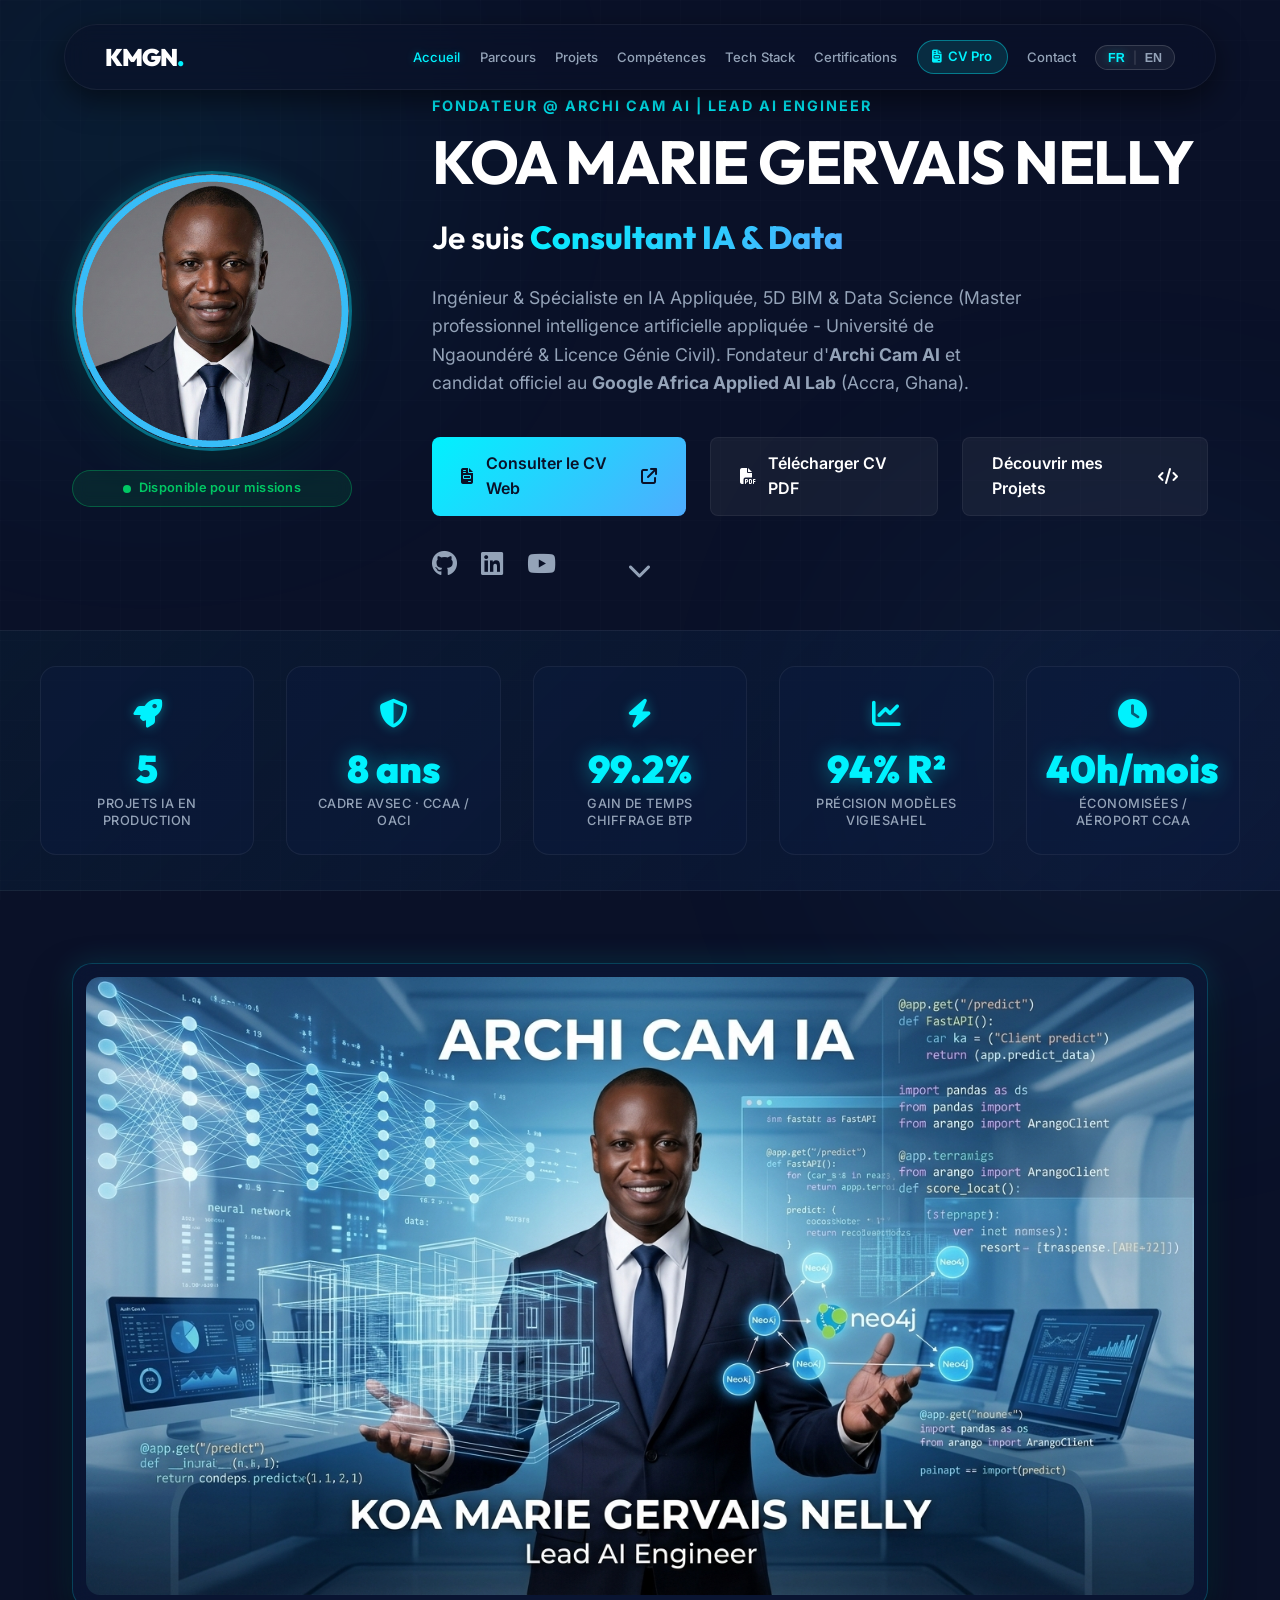
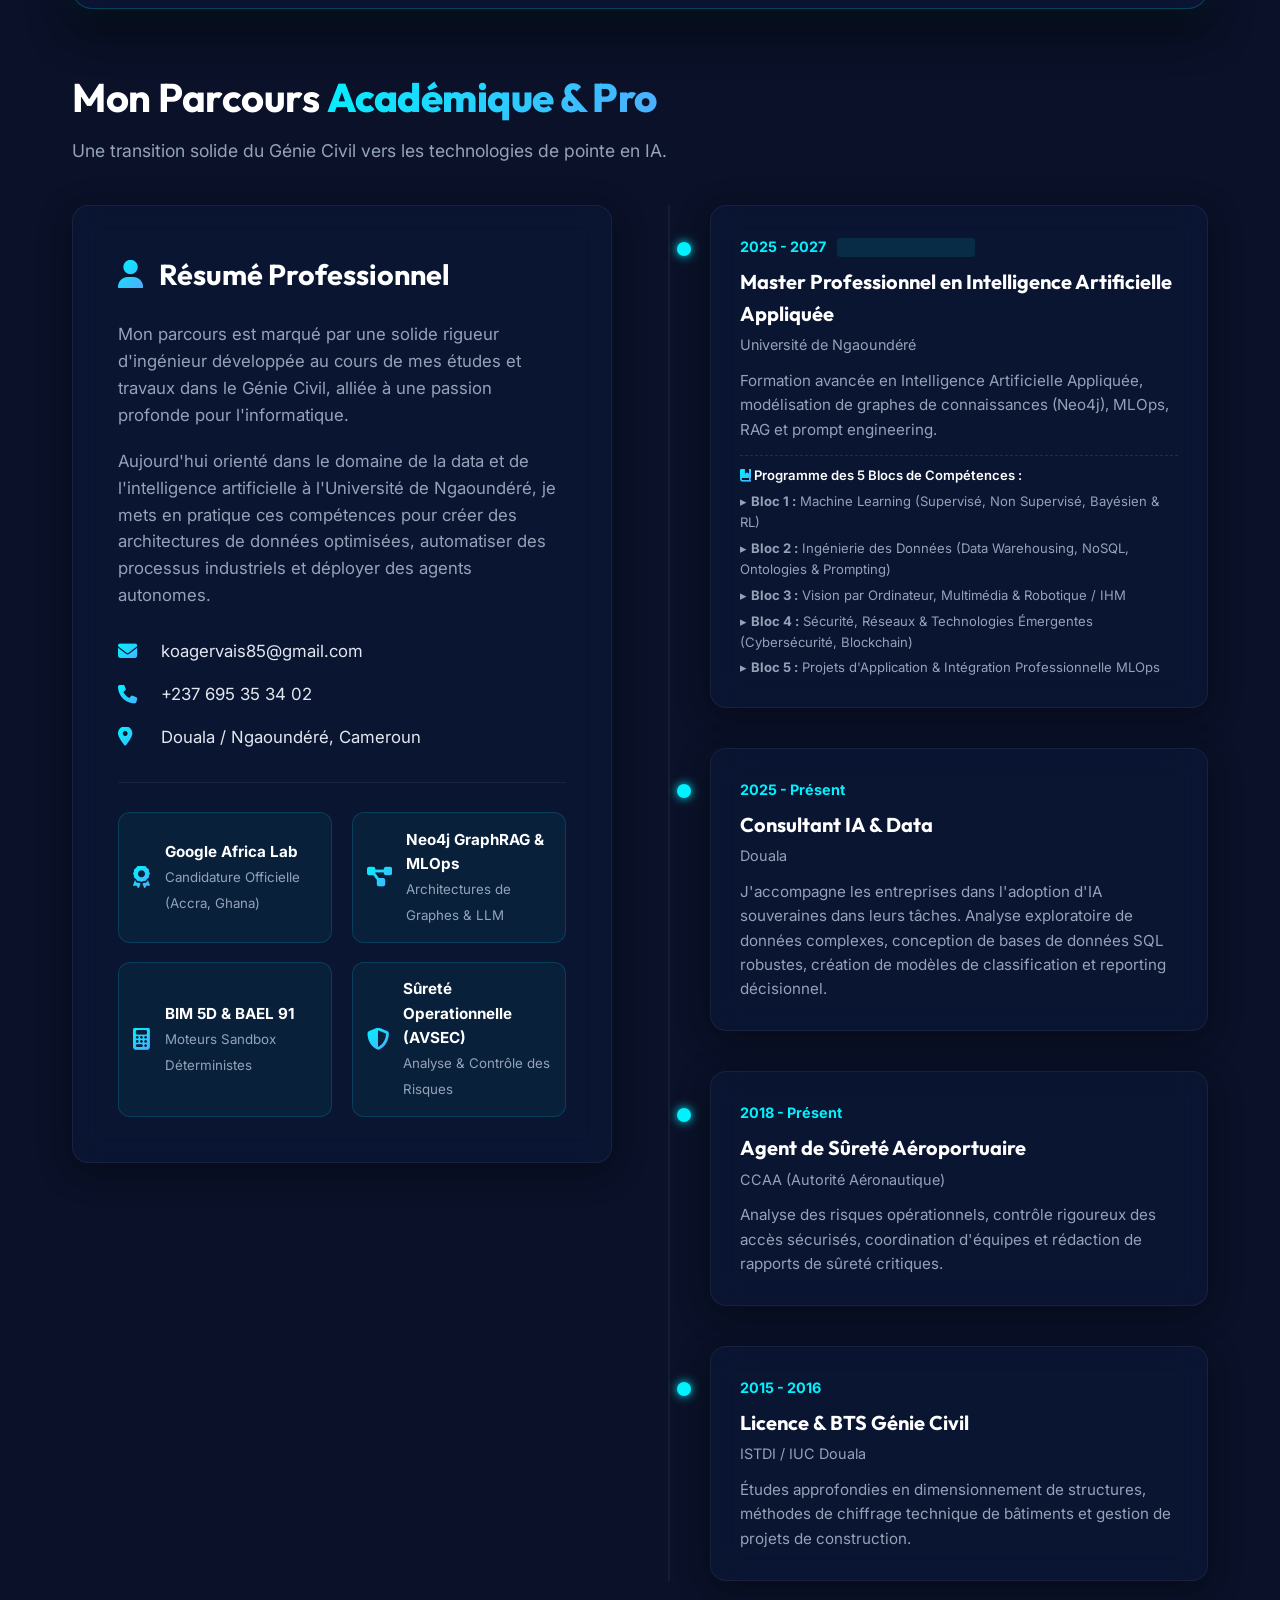
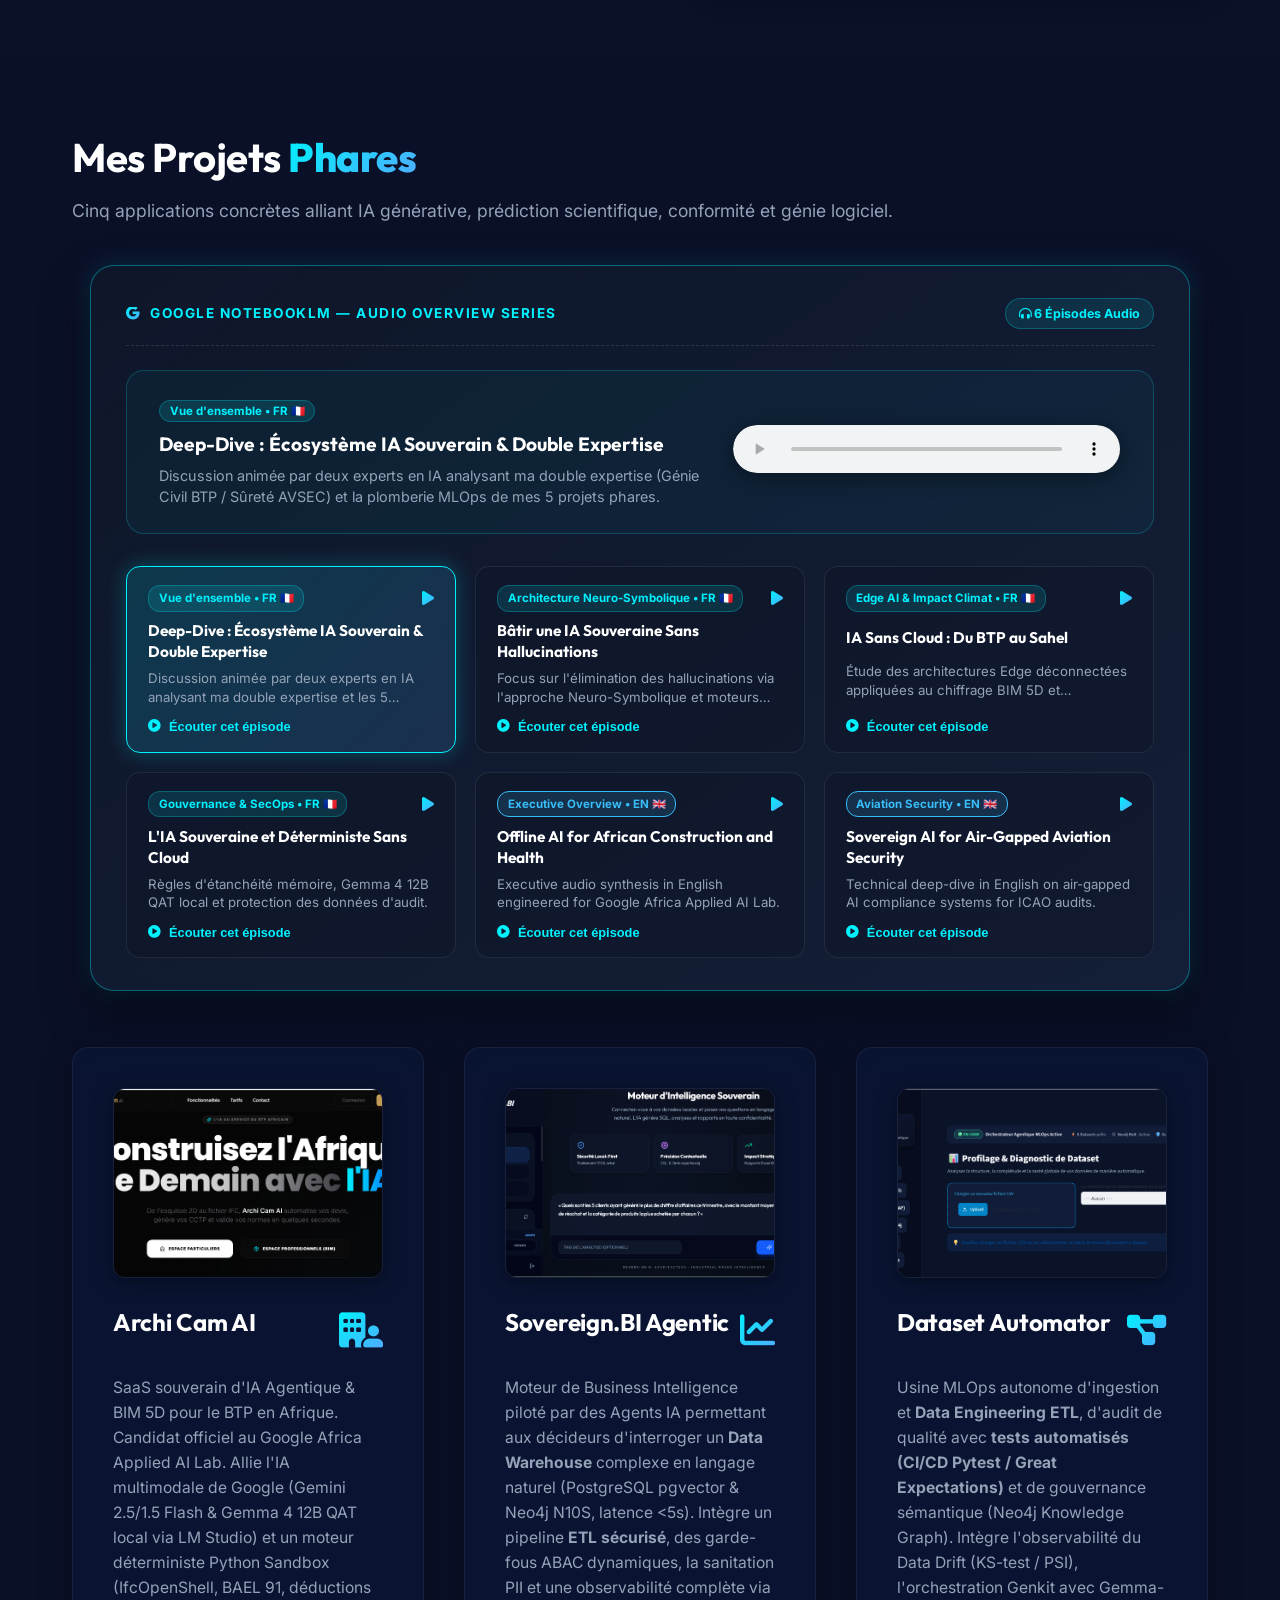
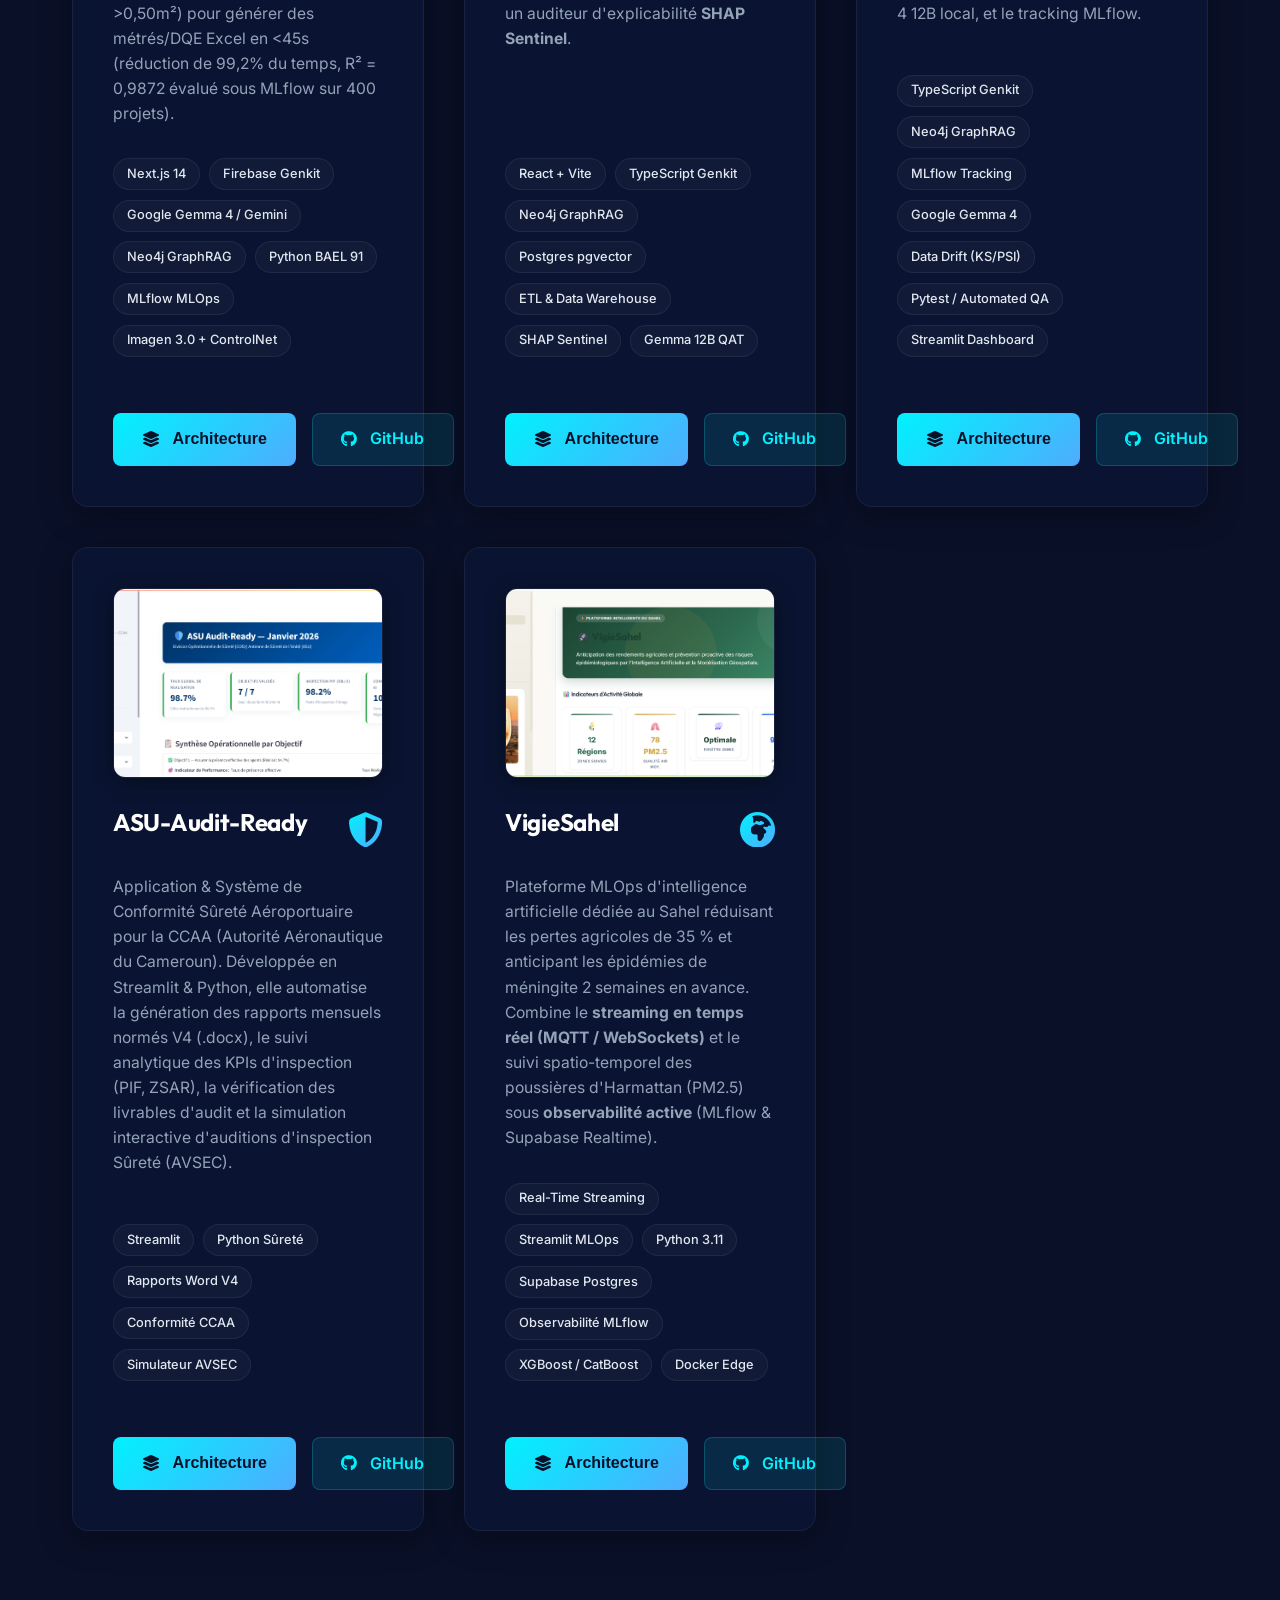
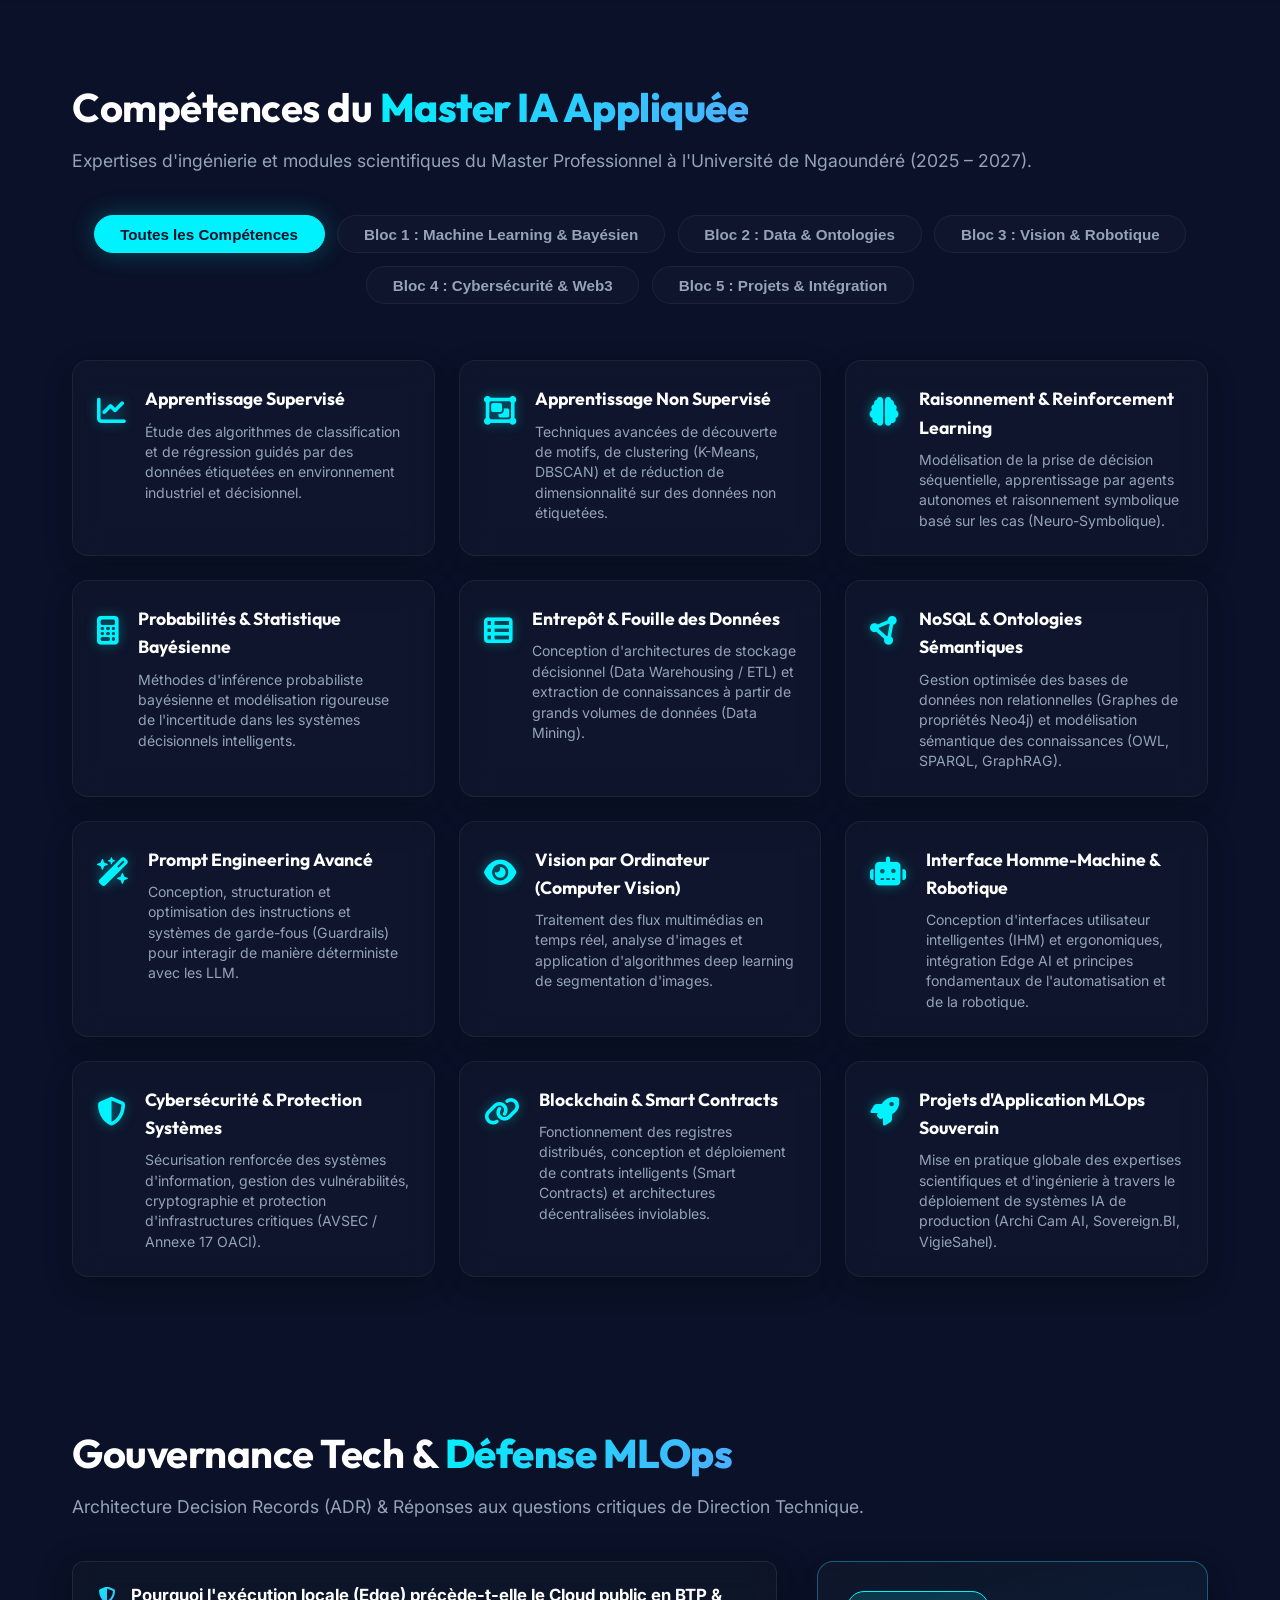
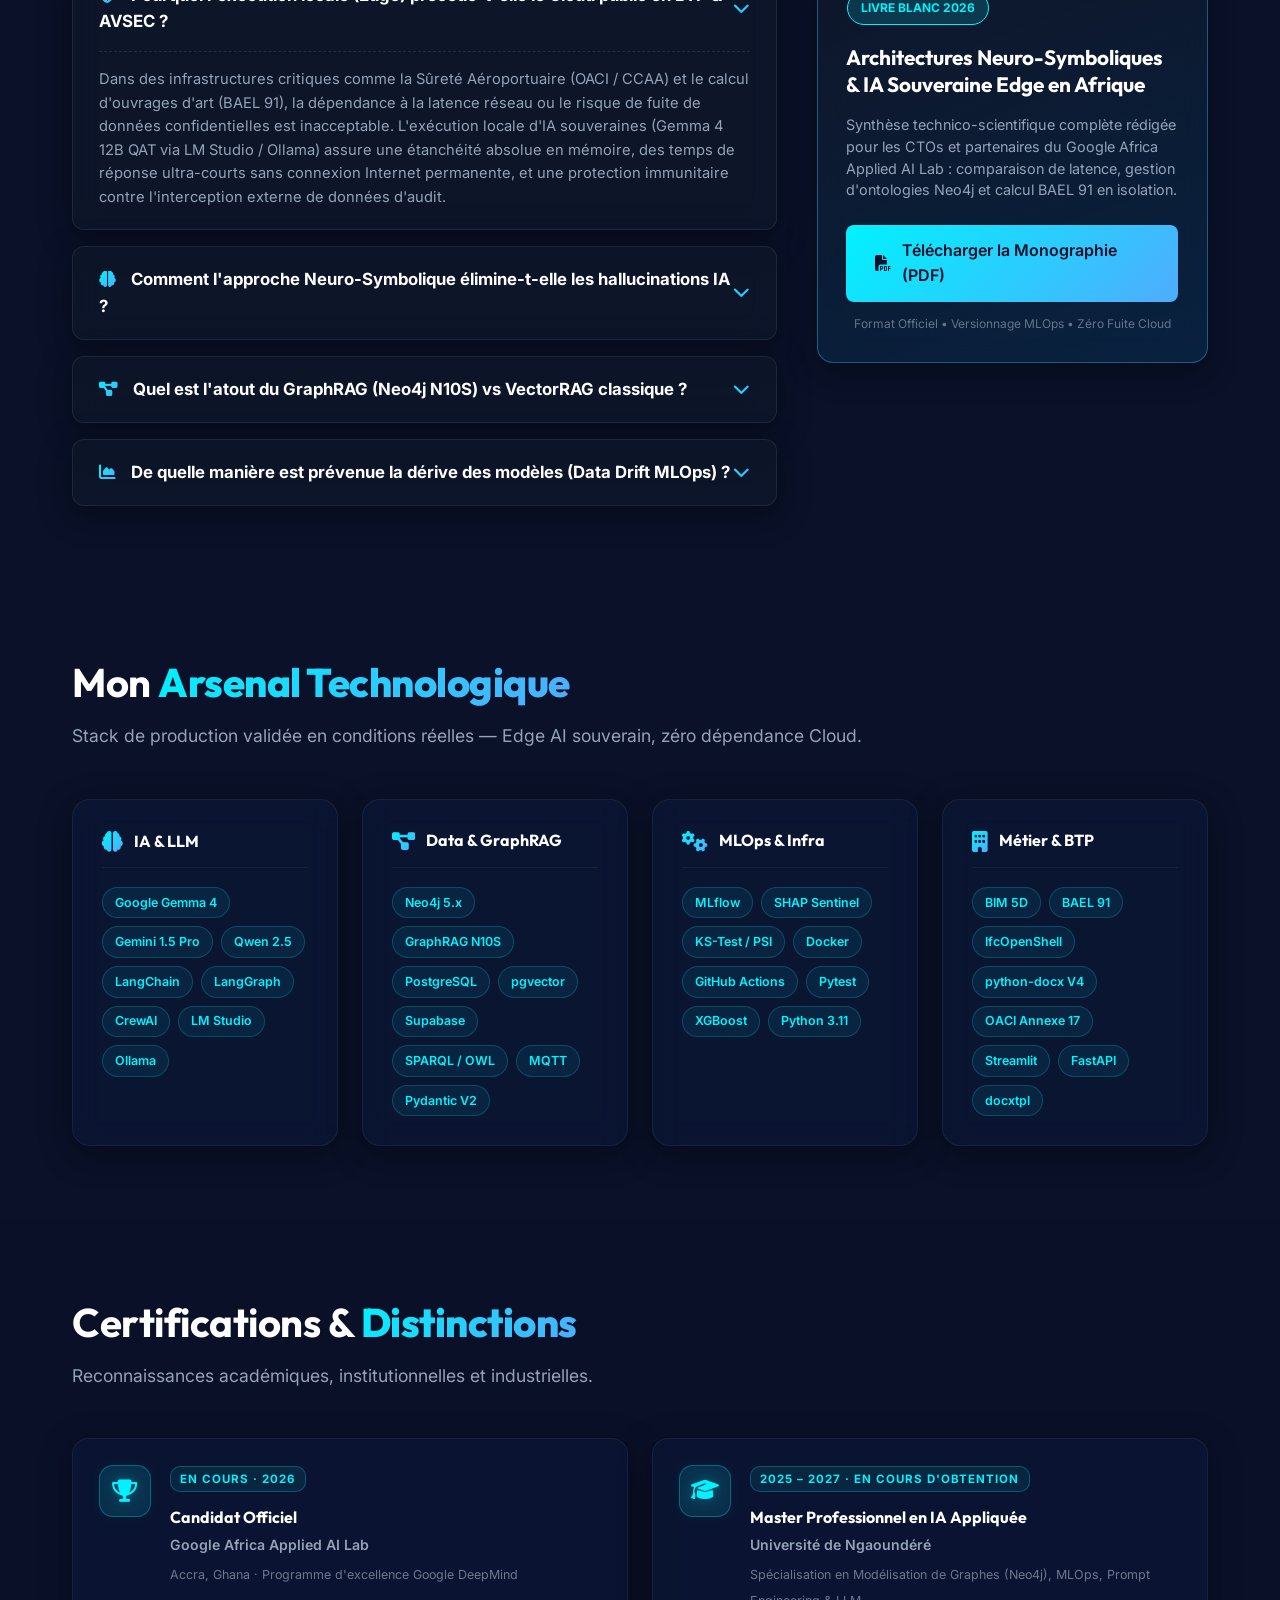
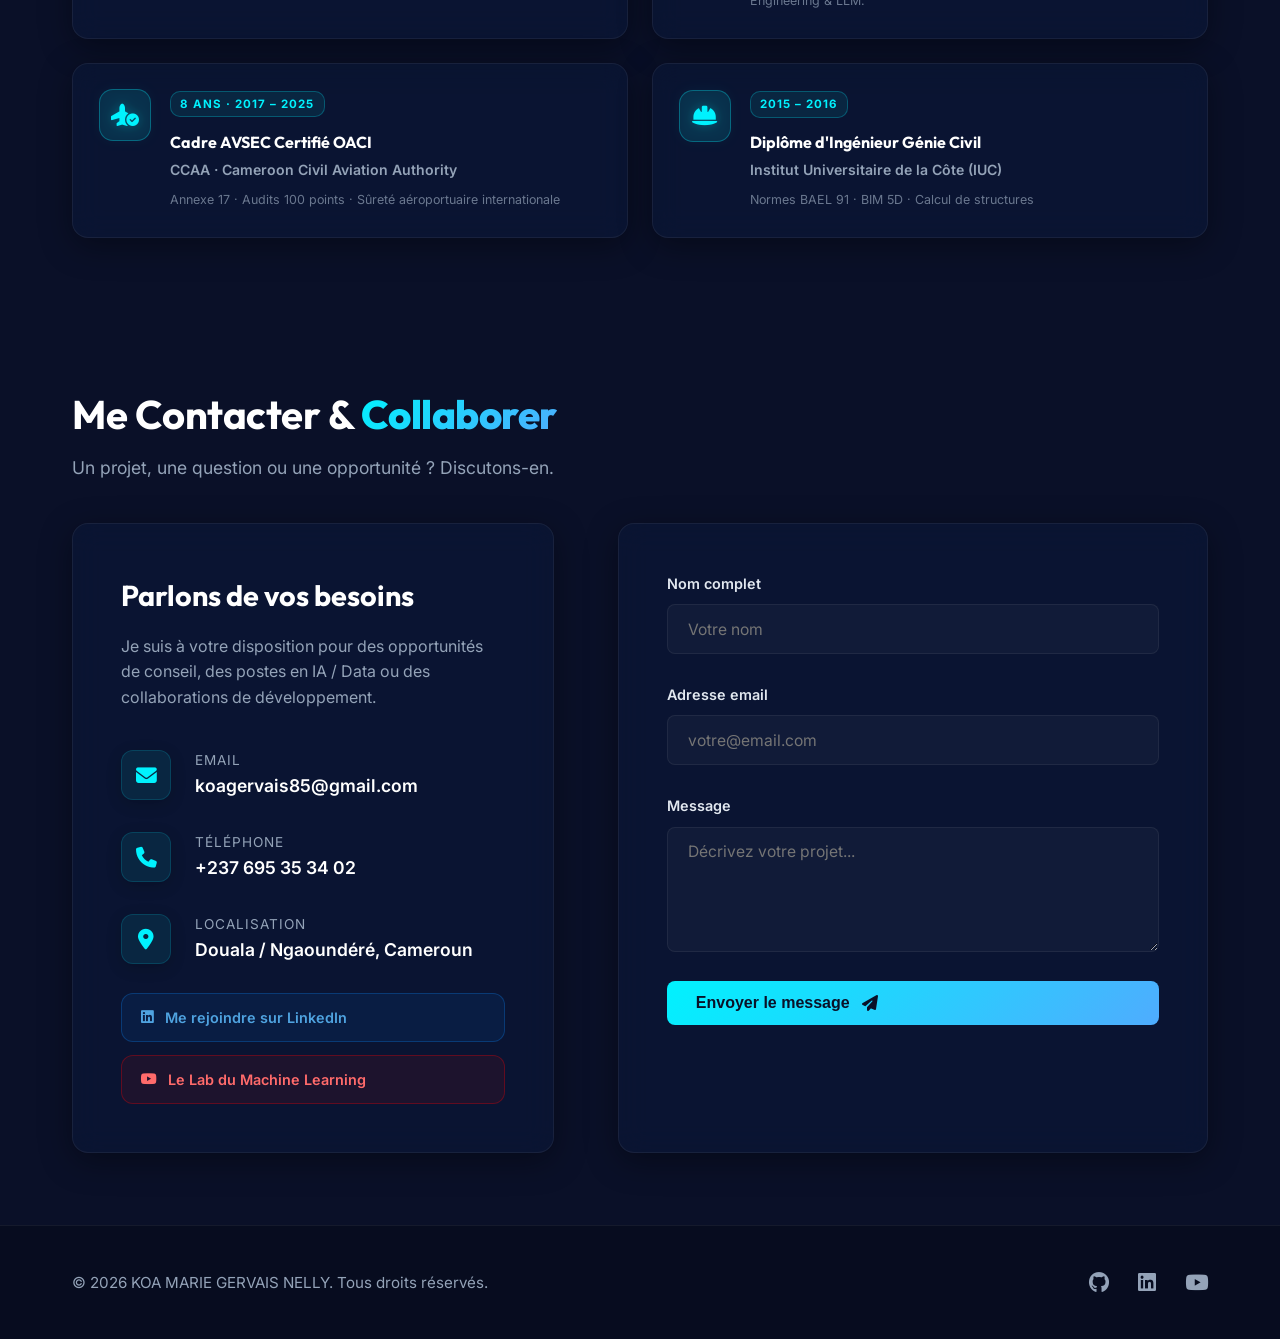
==== commit f13c2e44: "feat: Add interactive 6-track NotebookLM Podcast Hub with player playlist & bilingual support" ====
--- a/index.html
+++ b/index.html
@@ -147,22 +147,22 @@
                 <img src="assets/images/hero_presentation.jpeg" alt="Archi Cam AI &amp; Lead AI Engineer Presentation" class="hero-presentation-img">
             </div>
 
-            <h2 class="section-title text-center">Mon Parcours <span class="text-neon">Académique &amp; Pro</span></h2>
-            <p class="section-subtitle text-center">Une transition solide du Génie Civil vers les technologies de pointe en IA.</p>
+            <h2 class="section-title text-center" data-i18n="about_title">Mon Parcours <span class="text-neon">Académique &amp; Pro</span></h2>
+            <p class="section-subtitle text-center" data-i18n="about_subtitle">Une transition solide du Génie Civil vers les technologies de pointe en IA.</p>
             
             <div class="about-grid">
                 <div class="about-card glass">
-                    <h3><i class="fa-solid fa-user text-neon"></i> Résumé Professionnel</h3>
-                    <p>
+                    <h3><i class="fa-solid fa-user text-neon"></i> <span data-i18n="about_summary_title">Résumé Professionnel</span></h3>
+                    <p data-i18n="about_p1">
                         Mon parcours est marqué par une solide rigueur d'ingénieur développée au cours de mes études et travaux dans le Génie Civil, alliée à une passion profonde pour l'informatique. 
                     </p>
-                    <p>
+                    <p data-i18n="about_p2">
                         Aujourd'hui orienté dans le domaine de la data et de l'intelligence artificielle à l'Université de Ngaoundéré, je mets en pratique ces compétences pour créer des architectures de données optimisées, automatiser des processus industriels et déployer des agents autonomes.
                     </p>
                     <div class="personal-info">
                         <div class="info-item"><i class="fa-solid fa-envelope text-neon"></i> <span>koagervais85@gmail.com</span></div>
                         <div class="info-item"><i class="fa-solid fa-phone text-neon"></i> <span>+237 695 35 34 02</span></div>
-                        <div class="info-item"><i class="fa-solid fa-location-dot text-neon"></i> <span>Douala / Ngaoundéré, Cameroun</span></div>
+                        <div class="info-item"><i class="fa-solid fa-location-dot text-neon"></i> <span data-i18n="about_loc">Douala / Ngaoundéré, Cameroun</span></div>
                     </div>
 
                     <!-- Key Highlights & Metrics Badge Block -->
@@ -170,29 +170,29 @@
                         <div class="metric-badge-item">
                             <i class="fa-solid fa-award text-neon"></i>
                             <div>
-                                <strong style="color:#FFFFFF; display:block; font-size:0.95rem;">Google Africa Lab</strong>
-                                <small style="color:var(--text-muted);">Candidature Officielle (Accra, Ghana)</small>
+                                <strong style="color:#FFFFFF; display:block; font-size:0.95rem;" data-i18n="about_m1_title">Google Africa Lab</strong>
+                                <small style="color:var(--text-muted);" data-i18n="about_m1_sub">Candidature Officielle (Accra, Ghana)</small>
                             </div>
                         </div>
                         <div class="metric-badge-item">
                             <i class="fa-solid fa-diagram-project text-neon"></i>
                             <div>
-                                <strong style="color:#FFFFFF; display:block; font-size:0.95rem;">Neo4j GraphRAG &amp; MLOps</strong>
-                                <small style="color:var(--text-muted);">Architectures de Graphes &amp; LLM</small>
+                                <strong style="color:#FFFFFF; display:block; font-size:0.95rem;" data-i18n="about_m2_title">Neo4j GraphRAG &amp; MLOps</strong>
+                                <small style="color:var(--text-muted);" data-i18n="about_m2_sub">Architectures de Graphes &amp; LLM</small>
                             </div>
                         </div>
                         <div class="metric-badge-item">
                             <i class="fa-solid fa-calculator text-neon"></i>
                             <div>
-                                <strong style="color:#FFFFFF; display:block; font-size:0.95rem;">BIM 5D &amp; BAEL 91</strong>
-                                <small style="color:var(--text-muted);">Moteurs Sandbox Déterministes</small>
+                                <strong style="color:#FFFFFF; display:block; font-size:0.95rem;" data-i18n="about_m3_title">BIM 5D &amp; BAEL 91</strong>
+                                <small style="color:var(--text-muted);" data-i18n="about_m3_sub">Moteurs Sandbox Déterministes</small>
                             </div>
                         </div>
                         <div class="metric-badge-item">
                             <i class="fa-solid fa-shield-halved text-neon"></i>
                             <div>
-                                <strong style="color:#FFFFFF; display:block; font-size:0.95rem;">Sûreté Operationnelle (AVSEC)</strong>
-                                <small style="color:var(--text-muted);">Analyse &amp; Contrôle des Risques</small>
+                                <strong style="color:#FFFFFF; display:block; font-size:0.95rem;" data-i18n="about_m4_title">Sûreté Operationnelle (AVSEC)</strong>
+                                <small style="color:var(--text-muted);" data-i18n="about_m4_sub">Analyse &amp; Contrôle des Risques</small>
                             </div>
                         </div>
                     </div>
@@ -202,18 +202,18 @@
                     <!-- Timeline Item 1 -->
                     <div class="timeline-item glass">
                         <div class="timeline-dot"></div>
-                        <div class="timeline-date">2025 - 2027 <span class="badge-status text-neon" style="font-size: 0.75rem; background: rgba(0, 242, 254, 0.1); padding: 0.15rem 0.4rem; border-radius: 4px; margin-left: 0.5rem;">En cours d'obtention</span></div>
-                        <h4 class="timeline-title">Master Professionnel en Intelligence Artificielle Appliquée</h4>
-                        <span class="timeline-location">Université de Ngaoundéré</span>
-                        <p>Formation avancée en Intelligence Artificielle Appliquée, modélisation de graphes de connaissances (Neo4j), MLOps, RAG et prompt engineering.</p>
+                        <div class="timeline-date">2025 - 2027 <span class="badge-status text-neon" style="font-size: 0.75rem; background: rgba(0, 242, 254, 0.1); padding: 0.15rem 0.4rem; border-radius: 4px; margin-left: 0.5rem;" data-i18n="about_badge_status">En cours d'obtention</span></div>
+                        <h4 class="timeline-title" data-i18n="t1_title">Master Professionnel en Intelligence Artificielle Appliquée</h4>
+                        <span class="timeline-location" data-i18n="t1_school">Université de Ngaoundéré</span>
+                        <p data-i18n="t1_desc">Formation avancée en Intelligence Artificielle Appliquée, modélisation de graphes de connaissances (Neo4j), MLOps, RAG et prompt engineering.</p>
                         <div class="course-list" style="margin-top: 0.8rem; font-size: 0.82rem; border-top: 1px dashed rgba(255,255,255,0.1); padding-top: 0.6rem;">
-                            <div style="font-weight: 600; color: #FFFFFF; margin-bottom: 0.3rem;"><i class="fa-solid fa-book-bookmark text-neon"></i> Programme des 5 Blocs de Compétences :</div>
+                            <div style="font-weight: 600; color: #FFFFFF; margin-bottom: 0.3rem;"><i class="fa-solid fa-book-bookmark text-neon"></i> <span data-i18n="t1_blocs_title">Programme des 5 Blocs de Compétences :</span></div>
                             <ul style="list-style: none; padding-left: 0; display: grid; grid-template-columns: 1fr; gap: 0.3rem; color: var(--text-muted);">
-                                <li>▸ <strong>Bloc 1 :</strong> Machine Learning (Supervisé, Non Supervisé, Bayésien &amp; RL)</li>
-                                <li>▸ <strong>Bloc 2 :</strong> Ingénierie des Données (Data Warehousing, NoSQL, Ontologies &amp; Prompting)</li>
-                                <li>▸ <strong>Bloc 3 :</strong> Vision par Ordinateur, Multimédia &amp; Robotique / IHM</li>
-                                <li>▸ <strong>Bloc 4 :</strong> Sécurité, Réseaux &amp; Technologies Émergentes (Cybersécurité, Blockchain)</li>
-                                <li>▸ <strong>Bloc 5 :</strong> Projets d'Application &amp; Intégration Professionnelle MLOps</li>
+                                <li data-i18n="t1_b1">▸ <strong>Bloc 1 :</strong> Machine Learning (Supervisé, Non Supervisé, Bayésien &amp; RL)</li>
+                                <li data-i18n="t1_b2">▸ <strong>Bloc 2 :</strong> Ingénierie des Données (Data Warehousing, NoSQL, Ontologies &amp; Prompting)</li>
+                                <li data-i18n="t1_b3">▸ <strong>Bloc 3 :</strong> Vision par Ordinateur, Multimédia &amp; Robotique / IHM</li>
+                                <li data-i18n="t1_b4">▸ <strong>Bloc 4 :</strong> Sécurité, Réseaux &amp; Technologies Émergentes (Cybersécurité, Blockchain)</li>
+                                <li data-i18n="t1_b5">▸ <strong>Bloc 5 :</strong> Projets d'Application &amp; Intégration Professionnelle MLOps</li>
                             </ul>
                         </div>
                     </div>
@@ -221,28 +221,28 @@
                     <!-- Timeline Item 2 -->
                     <div class="timeline-item glass">
                         <div class="timeline-dot"></div>
-                        <div class="timeline-date">2025 - Présent</div>
-                        <h4 class="timeline-title">Consultant IA &amp; Data</h4>
-                        <span class="timeline-location">Douala</span>
-                        <p>J'accompagne les entreprises dans l'adoption d'IA souveraines dans leurs tâches. Analyse exploratoire de données complexes, conception de bases de données SQL robustes, création de modèles de classification et reporting décisionnel.</p>
+                        <div class="timeline-date" data-i18n="t2_date">2025 - Présent</div>
+                        <h4 class="timeline-title" data-i18n="t2_title">Consultant IA &amp; Data</h4>
+                        <span class="timeline-location" data-i18n="t2_loc">Douala</span>
+                        <p data-i18n="t2_desc">J'accompagne les entreprises dans l'adoption d'IA souveraines dans leurs tâches. Analyse exploratoire de données complexes, conception de bases de données SQL robustes, création de modèles de classification et reporting décisionnel.</p>
                     </div>
 
                     <!-- Timeline Item 3 -->
                     <div class="timeline-item glass">
                         <div class="timeline-dot"></div>
-                        <div class="timeline-date">2018 - Présent</div>
-                        <h4 class="timeline-title">Agent de Sûreté Aéroportuaire</h4>
-                        <span class="timeline-location">CCAA (Autorité Aéronautique)</span>
-                        <p>Analyse des risques opérationnels, contrôle rigoureux des accès sécurisés, coordination d'équipes et rédaction de rapports de sûreté critiques.</p>
+                        <div class="timeline-date" data-i18n="t3_date">2018 - Présent</div>
+                        <h4 class="timeline-title" data-i18n="t3_title">Agent de Sûreté Aéroportuaire</h4>
+                        <span class="timeline-location" data-i18n="t3_loc">CCAA (Autorité Aéronautique)</span>
+                        <p data-i18n="t3_desc">Analyse des risques opérationnels, contrôle rigoureux des accès sécurisés, coordination d'équipes et rédaction de rapports de sûreté critiques.</p>
                     </div>
 
                     <!-- Timeline Item 4 -->
                     <div class="timeline-item glass">
                         <div class="timeline-dot"></div>
-                        <div class="timeline-date">2015 - 2016</div>
-                        <h4 class="timeline-title">Licence &amp; BTS Génie Civil</h4>
-                        <span class="timeline-location">ISTDI / IUC Douala</span>
-                        <p>Études approfondies en dimensionnement de structures, méthodes de chiffrage technique de bâtiments et gestion de projets de construction.</p>
+                        <div class="timeline-date" data-i18n="t4_date">2015 - 2016</div>
+                        <h4 class="timeline-title" data-i18n="t4_title">Licence &amp; BTS Génie Civil</h4>
+                        <span class="timeline-location" data-i18n="t4_loc">ISTDI / IUC Douala</span>
+                        <p data-i18n="t4_desc">Études approfondies en dimensionnement de structures, méthodes de chiffrage technique de bâtiments et gestion de projets de construction.</p>
                     </div>
                 </div>
             </div>
@@ -252,32 +252,99 @@
     <!-- Projects Section -->
     <section id="projects" class="section alt-bg">
         <div class="container">
-            <h2 class="section-title text-center">Mes Projets <span class="text-neon">Phares</span></h2>
-            <p class="section-subtitle text-center">Cinq applications concrètes alliant IA générative, prédiction scientifique, conformité et génie logiciel.</p>
-
-            <!-- Google NotebookLM Podcast Feature Box -->
-            <div class="podcast-banner glass" style="margin: 0 auto 3.5rem auto; max-width: 1000px; padding: 1.6rem 2.2rem; border: 1px solid rgba(0, 242, 254, 0.35); border-radius: 20px; display: flex; flex-wrap: wrap; align-items: center; justify-content: space-between; gap: 1.8rem; background: linear-gradient(145deg, rgba(15, 23, 42, 0.85), rgba(20, 32, 56, 0.95)); box-shadow: 0 15px 35px rgba(0, 0, 0, 0.4), 0 0 20px rgba(0, 242, 254, 0.1);">
-                <div style="display: flex; align-items: center; gap: 1.4rem; flex: 1; min-width: 290px;">
-                    <div style="width: 60px; height: 60px; border-radius: 50%; background: rgba(0, 242, 254, 0.15); border: 2px solid #00F2FE; display: flex; align-items: center; justify-content: center; font-size: 1.7rem; color: #00F2FE; flex-shrink: 0; box-shadow: 0 0 20px rgba(0, 242, 254, 0.4);">
-                        <i class="fa-solid fa-headphones-simple"></i>
-                    </div>
-                    <div>
-                        <span style="font-size: 0.8rem; text-transform: uppercase; letter-spacing: 1.5px; color: #00F2FE; font-weight: 700; display: flex; align-items: center; gap: 0.5rem; margin-bottom: 0.3rem;"><i class="fa-brands fa-google text-neon"></i> Google NotebookLM — Audio Overview</span>
-                        <h4 style="color: #FFFFFF; margin: 0; font-size: 1.15rem; font-family: 'Outfit', sans-serif;">Podcast : Deep-Dive sur mon Écosystème IA Souverain</h4>
-                        <p style="color: var(--text-muted); margin: 0.4rem 0 0 0; font-size: 0.9rem; line-height: 1.4;">Discussion animée par deux experts en IA analysant ma double expertise (Génie Civil BTP / Sûreté AVSEC) et la plomberie MLOps de mes 5 projets phares.</p>
-                    </div>
-                </div>
-                <div style="flex-shrink: 0; min-width: 290px; flex-grow: 0.4;">
-                    <audio controls style="width: 100%; height: 46px; border-radius: 25px; outline: none; filter: drop-shadow(0 4px 10px rgba(0, 0, 0, 0.4));">
-                        <source src="assets/audio/podcast_notebooklm_deep_dive.m4a" type="audio/mp4">
-                        <source src="assets/audio/podcast_notebooklm_deep_dive.m4a" type="audio/x-m4a">
-                        <source src="assets/audio/podcast_notebooklm_deep_dive.mp3" type="audio/mpeg">
-                        <source src="assets/audio/podcast_notebooklm_deep_dive.wav" type="audio/wav">
-                        Votre navigateur ne supporte pas l'élément audio HTML5.
-                    </audio>
-                    <div style="display: flex; justify-content: space-between; font-size: 0.76rem; color: #94A3B8; margin-top: 0.5rem; padding: 0 0.4rem;">
-                        <span><i class="fa-solid fa-signal text-neon"></i> Qualité Studio HD</span>
-                        <span><i class="fa-regular fa-clock text-neon"></i> Écoute en 1-clic</span>
+            <h2 class="section-title text-center" data-i18n="projects_title">Mes Projets <span class="text-neon">Phares</span></h2>
+            <p class="section-subtitle text-center" data-i18n="projects_subtitle">Cinq applications concrètes alliant IA générative, prédiction scientifique, conformité et génie logiciel.</p>
+
+            <!-- Google NotebookLM Podcast Hub & Playlist (6 Episodes) -->
+            <div class="podcast-hub-wrapper glass">
+                <div class="podcast-hub-header">
+                    <span class="podcast-hub-title-badge">
+                        <i class="fa-brands fa-google text-neon"></i> <span data-i18n="podcast_hub_badge">Google NotebookLM — Audio Overview Series</span>
+                    </span>
+                    <span class="podcast-hub-counter"><i class="fa-solid fa-headphones-simple"></i> <span data-i18n="podcast_hub_counter">6 Épisodes Audio</span></span>
+                </div>
+
+                <!-- Main Active Player Banner -->
+                <div class="podcast-main-player">
+                    <div class="podcast-main-info">
+                        <span class="track-lang-tag" id="mainTrackTag" data-i18n="pod_t1_tag">Vue d'ensemble • FR 🇫🇷</span>
+                        <h4 id="mainTrackTitle" data-i18n="pod_t1_title">Deep-Dive : Écosystème IA Souverain &amp; Double Expertise</h4>
+                        <p id="mainTrackDesc" data-i18n="pod_t1_desc">Discussion animée par deux experts en IA analysant ma double expertise (Génie Civil BTP / Sûreté AVSEC) et la plomberie MLOps de mes 5 projets phares.</p>
+                    </div>
+                    <div class="podcast-main-controls">
+                        <audio id="podcastAudioPlayer" controls style="width: 100%; height: 48px;">
+                            <source id="podcastAudioSource" src="assets/audio/podcast_notebooklm_deep_dive.m4a" type="audio/mp4">
+                            Votre navigateur ne supporte pas l'élément audio HTML5.
+                        </audio>
+                    </div>
+                </div>
+
+                <!-- Playlist Grid (6 Episodes) -->
+                <div class="podcast-playlist-grid">
+                    <!-- Track 1 -->
+                    <div class="podcast-track-card active" onclick="playPodcastTrack(0, 'assets/audio/podcast_notebooklm_deep_dive.m4a', 'pod_t1_title', 'pod_t1_tag', 'pod_t1_desc')">
+                        <div class="track-card-top">
+                            <span class="track-lang-tag" data-i18n="pod_t1_tag">Vue d'ensemble • FR 🇫🇷</span>
+                            <i class="fa-solid fa-play text-neon"></i>
+                        </div>
+                        <h5 class="track-card-title" data-i18n="pod_t1_title">Deep-Dive : Écosystème IA Souverain &amp; Double Expertise</h5>
+                        <p class="track-card-desc" data-i18n="pod_t1_desc">Discussion animée par deux experts en IA analysant ma double expertise et les 5 projets.</p>
+                        <button class="track-card-btn"><i class="fa-solid fa-circle-play"></i> <span data-i18n="podcast_play_now">Écouter cet épisode</span></button>
+                    </div>
+
+                    <!-- Track 2 -->
+                    <div class="podcast-track-card" onclick="playPodcastTrack(1, 'assets/audio/Bâtir_une_IA_souveraine_sans_hallucinations.m4a', 'pod_t2_title', 'pod_t2_tag', 'pod_t2_desc')">
+                        <div class="track-card-top">
+                            <span class="track-lang-tag" data-i18n="pod_t2_tag">Architecture Neuro-Symbolique • FR 🇫🇷</span>
+                            <i class="fa-solid fa-play text-neon"></i>
+                        </div>
+                        <h5 class="track-card-title" data-i18n="pod_t2_title">Bâtir une IA Souveraine Sans Hallucinations</h5>
+                        <p class="track-card-desc" data-i18n="pod_t2_desc">Focus sur l'élimination des hallucinations via l'approche Neuro-Symbolique et moteurs déterministes.</p>
+                        <button class="track-card-btn"><i class="fa-solid fa-circle-play"></i> <span data-i18n="podcast_play_now">Écouter cet épisode</span></button>
+                    </div>
+
+                    <!-- Track 3 -->
+                    <div class="podcast-track-card" onclick="playPodcastTrack(2, 'assets/audio/IA_sans_cloud_du_BTP_au_Sahel.m4a', 'pod_t3_title', 'pod_t3_tag', 'pod_t3_desc')">
+                        <div class="track-card-top">
+                            <span class="track-lang-tag" data-i18n="pod_t3_tag">Edge AI &amp; Impact Climat • FR 🇫🇷</span>
+                            <i class="fa-solid fa-play text-neon"></i>
+                        </div>
+                        <h5 class="track-card-title" data-i18n="pod_t3_title">IA Sans Cloud : Du BTP au Sahel</h5>
+                        <p class="track-card-desc" data-i18n="pod_t3_desc">Étude des architectures Edge déconnectées appliquées au chiffrage BIM 5D et VigieSahel.</p>
+                        <button class="track-card-btn"><i class="fa-solid fa-circle-play"></i> <span data-i18n="podcast_play_now">Écouter cet épisode</span></button>
+                    </div>
+
+                    <!-- Track 4 -->
+                    <div class="podcast-track-card" onclick="playPodcastTrack(3, 'assets/audio/L’IA_souveraine_et_déterministe_sans_cloud.m4a', 'pod_t4_title', 'pod_t4_tag', 'pod_t4_desc')">
+                        <div class="track-card-top">
+                            <span class="track-lang-tag" data-i18n="pod_t4_tag">Gouvernance &amp; SecOps • FR 🇫🇷</span>
+                            <i class="fa-solid fa-play text-neon"></i>
+                        </div>
+                        <h5 class="track-card-title" data-i18n="pod_t4_title">L'IA Souveraine et Déterministe Sans Cloud</h5>
+                        <p class="track-card-desc" data-i18n="pod_t4_desc">Règles d'étanchéité mémoire, Gemma 4 12B QAT local et protection des données d'audit.</p>
+                        <button class="track-card-btn"><i class="fa-solid fa-circle-play"></i> <span data-i18n="podcast_play_now">Écouter cet épisode</span></button>
+                    </div>
+
+                    <!-- Track 5 -->
+                    <div class="podcast-track-card" onclick="playPodcastTrack(4, 'assets/audio/Offline_AI_for_African_Construction_and_Health.m4a', 'pod_t5_title', 'pod_t5_tag', 'pod_t5_desc')">
+                        <div class="track-card-top">
+                            <span class="track-lang-tag" style="background: rgba(56, 189, 248, 0.15); border-color: #38BDF8; color: #38BDF8;" data-i18n="pod_t5_tag">Executive Overview • EN 🇬🇧</span>
+                            <i class="fa-solid fa-play text-neon"></i>
+                        </div>
+                        <h5 class="track-card-title" data-i18n="pod_t5_title">Offline AI for African Construction and Health</h5>
+                        <p class="track-card-desc" data-i18n="pod_t5_desc">Executive audio synthesis in English engineered for Google Africa Applied AI Lab.</p>
+                        <button class="track-card-btn"><i class="fa-solid fa-circle-play"></i> <span data-i18n="podcast_play_now">Écouter cet épisode</span></button>
+                    </div>
+
+                    <!-- Track 6 -->
+                    <div class="podcast-track-card" onclick="playPodcastTrack(5, 'assets/audio/Sovereign_AI_for_air-gapped_aviation_security.m4a', 'pod_t6_title', 'pod_t6_tag', 'pod_t6_desc')">
+                        <div class="track-card-top">
+                            <span class="track-lang-tag" style="background: rgba(56, 189, 248, 0.15); border-color: #38BDF8; color: #38BDF8;" data-i18n="pod_t6_tag">Aviation Security • EN 🇬🇧</span>
+                            <i class="fa-solid fa-play text-neon"></i>
+                        </div>
+                        <h5 class="track-card-title" data-i18n="pod_t6_title">Sovereign AI for Air-Gapped Aviation Security</h5>
+                        <p class="track-card-desc" data-i18n="pod_t6_desc">Technical deep-dive in English on air-gapped AI compliance systems for ICAO audits.</p>
+                        <button class="track-card-btn"><i class="fa-solid fa-circle-play"></i> <span data-i18n="podcast_play_now">Écouter cet épisode</span></button>
                     </div>
                 </div>
             </div>
@@ -290,7 +357,7 @@
                         <h3 class="project-title">Archi Cam AI</h3>
                         <div class="project-icon"><i class="fa-solid fa-building-user text-neon"></i></div>
                     </div>
-                    <p class="project-description">
+                    <p class="project-description" data-i18n="p1_desc">
                         SaaS souverain d'IA Agentique &amp; BIM 5D pour le BTP en Afrique. Candidat officiel au Google Africa Applied AI Lab. Allie l'IA multimodale de Google (Gemini 2.5/1.5 Flash &amp; Gemma 4 12B QAT local via LM Studio) et un moteur déterministe Python Sandbox (IfcOpenShell, BAEL 91, déductions &gt;0,50m²) pour générer des métrés/DQE Excel en &lt;45s (réduction de 99,2% du temps, R² = 0,9872 évalué sous MLflow sur 400 projets).
                     </p>
                     <div class="project-tags">
@@ -303,7 +370,7 @@
                         <span>Imagen 3.0 + ControlNet</span>
                     </div>
                     <div class="project-links project-links-row">
-                        <button class="btn btn-primary open-modal-btn" data-project="archi-cam-ai"><i class="fa-solid fa-layer-group"></i> Architecture</button>
+                        <button class="btn btn-primary open-modal-btn" data-project="archi-cam-ai"><i class="fa-solid fa-layer-group"></i> <span data-i18n="btn_architecture">Architecture</span></button>
                         <a href="https://github.com/gervais-afk/archi-cam-ai" target="_blank" class="btn btn-icon"><i class="fa-brands fa-github"></i> GitHub</a>
                     </div>
                 </div>
@@ -315,7 +382,7 @@
                         <h3 class="project-title">Sovereign.BI Agentic</h3>
                         <div class="project-icon"><i class="fa-solid fa-chart-line text-neon"></i></div>
                     </div>
-                    <p class="project-description">
+                    <p class="project-description" data-i18n="p2_desc">
                         Moteur de Business Intelligence piloté par des Agents IA permettant aux décideurs d'interroger un <strong>Data Warehouse</strong> complexe en langage naturel (PostgreSQL pgvector &amp; Neo4j N10S, latence &lt;5s). Intègre un pipeline <strong>ETL sécurisé</strong>, des garde-fous ABAC dynamiques, la sanitation PII et une observabilité complète via un auditeur d'explicabilité <strong>SHAP Sentinel</strong>.
                     </p>
                     <div class="project-tags">
@@ -328,7 +395,7 @@
                         <span>Gemma 12B QAT</span>
                     </div>
                     <div class="project-links project-links-row">
-                        <button class="btn btn-primary open-modal-btn" data-project="sovereign-bi"><i class="fa-solid fa-layer-group"></i> Architecture</button>
+                        <button class="btn btn-primary open-modal-btn" data-project="sovereign-bi"><i class="fa-solid fa-layer-group"></i> <span data-i18n="btn_architecture">Architecture</span></button>
                         <a href="https://github.com/gervais-afk/-sovereign-bi-agentic" target="_blank" class="btn btn-icon"><i class="fa-brands fa-github"></i> GitHub</a>
                     </div>
                 </div>
@@ -340,7 +407,7 @@
                         <h3 class="project-title">Dataset Automator</h3>
                         <div class="project-icon"><i class="fa-solid fa-diagram-project text-neon"></i></div>
                     </div>
-                    <p class="project-description">
+                    <p class="project-description" data-i18n="p3_desc">
                         Usine MLOps autonome d'ingestion et <strong>Data Engineering ETL</strong>, d'audit de qualité avec <strong>tests automatisés (CI/CD Pytest / Great Expectations)</strong> et de gouvernance sémantique (Neo4j Knowledge Graph). Intègre l'observabilité du Data Drift (KS-test / PSI), l'orchestration Genkit avec Gemma-4 12B local, et le tracking MLflow.
                     </p>
                     <div class="project-tags">
@@ -353,7 +420,7 @@
                         <span>Streamlit Dashboard</span>
                     </div>
                     <div class="project-links project-links-row">
-                        <button class="btn btn-primary open-modal-btn" data-project="dataset-automator"><i class="fa-solid fa-layer-group"></i> Architecture</button>
+                        <button class="btn btn-primary open-modal-btn" data-project="dataset-automator"><i class="fa-solid fa-layer-group"></i> <span data-i18n="btn_architecture">Architecture</span></button>
                         <a href="https://github.com/gervais-afk/dataset-automator" target="_blank" class="btn btn-icon"><i class="fa-brands fa-github"></i> GitHub</a>
                     </div>
                 </div>
@@ -365,7 +432,7 @@
                         <h3 class="project-title">ASU-Audit-Ready</h3>
                         <div class="project-icon"><i class="fa-solid fa-shield-halved text-neon"></i></div>
                     </div>
-                    <p class="project-description">
+                    <p class="project-description" data-i18n="p4_desc">
                         Application &amp; Système de Conformité Sûreté Aéroportuaire pour la CCAA (Autorité Aéronautique du Cameroun). Développée en Streamlit &amp; Python, elle automatise la génération des rapports mensuels normés V4 (.docx), le suivi analytique des KPIs d'inspection (PIF, ZSAR), la vérification des livrables d'audit et la simulation interactive d'auditions d'inspection Sûreté (AVSEC).
                     </p>
                     <div class="project-tags">
@@ -376,7 +443,7 @@
                         <span>Simulateur AVSEC</span>
                     </div>
                     <div class="project-links project-links-row">
-                        <button class="btn btn-primary open-modal-btn" data-project="asu-audit-ready"><i class="fa-solid fa-layer-group"></i> Architecture</button>
+                        <button class="btn btn-primary open-modal-btn" data-project="asu-audit-ready"><i class="fa-solid fa-layer-group"></i> <span data-i18n="btn_architecture">Architecture</span></button>
                         <a href="https://github.com/gervais-afk/ASU-Audit-Ready" target="_blank" class="btn btn-icon"><i class="fa-brands fa-github"></i> GitHub</a>
                     </div>
                 </div>
@@ -388,7 +455,7 @@
                         <h3 class="project-title">VigieSahel</h3>
                         <div class="project-icon"><i class="fa-solid fa-earth-africa text-neon"></i></div>
                     </div>
-                    <p class="project-description">
+                    <p class="project-description" data-i18n="p5_desc">
                         Plateforme MLOps d'intelligence artificielle dédiée au Sahel réduisant les pertes agricoles de 35 % et anticipant les épidémies de méningite 2 semaines en avance. Combine le <strong>streaming en temps réel (MQTT / WebSockets)</strong> et le suivi spatio-temporel des poussières d'Harmattan (PM2.5) sous <strong>observabilité active</strong> (MLflow &amp; Supabase Realtime).
                     </p>
                     <div class="project-tags">
@@ -401,7 +468,7 @@
                         <span>Docker Edge</span>
                     </div>
                     <div class="project-links project-links-row">
-                        <button class="btn btn-primary open-modal-btn" data-project="vigie-sahel"><i class="fa-solid fa-layer-group"></i> Architecture</button>
+                        <button class="btn btn-primary open-modal-btn" data-project="vigie-sahel"><i class="fa-solid fa-layer-group"></i> <span data-i18n="btn_architecture">Architecture</span></button>
                         <a href="https://github.com/gervais-afk/VigieSahel" target="_blank" class="btn btn-icon"><i class="fa-brands fa-github"></i> GitHub</a>
                     </div>
                 </div>
@@ -412,16 +479,16 @@
     <!-- Skills & Master Competencies Section -->
     <section id="skills" class="section">
         <div class="container">
-            <h2 class="section-title text-center">Compétences du <span class="text-neon">Master IA Appliquée</span></h2>
-            <p class="section-subtitle text-center">Expertises d'ingénierie et modules scientifiques du Master Professionnel à l'Université de Ngaoundéré (2025 – 2027).</p>
+            <h2 class="section-title text-center" data-i18n="skills_title">Compétences du <span class="text-neon">Master IA Appliquée</span></h2>
+            <p class="section-subtitle text-center" data-i18n="skills_subtitle">Expertises d'ingénierie et modules scientifiques du Master Professionnel à l'Université de Ngaoundéré (2025 – 2027).</p>
 
             <div class="skills-filter">
-                <button class="filter-btn active" data-filter="all">Toutes les Compétences</button>
-                <button class="filter-btn" data-filter="ml">Bloc 1 : Machine Learning &amp; Bayésien</button>
-                <button class="filter-btn" data-filter="data">Bloc 2 : Data &amp; Ontologies</button>
-                <button class="filter-btn" data-filter="vision">Bloc 3 : Vision &amp; Robotique</button>
-                <button class="filter-btn" data-filter="sec">Bloc 4 : Cybersécurité &amp; Web3</button>
-                <button class="filter-btn" data-filter="proj">Bloc 5 : Projets &amp; Intégration</button>
+                <button class="filter-btn active" data-filter="all" data-i18n="tab_all">Toutes les Compétences</button>
+                <button class="filter-btn" data-filter="ml" data-i18n="tab_b1">Bloc 1 : Machine Learning &amp; Bayésien</button>
+                <button class="filter-btn" data-filter="data" data-i18n="tab_b2">Bloc 2 : Data &amp; Ontologies</button>
+                <button class="filter-btn" data-filter="vision" data-i18n="tab_b3">Bloc 3 : Vision &amp; Robotique</button>
+                <button class="filter-btn" data-filter="sec" data-i18n="tab_b4">Bloc 4 : Cybersécurité &amp; Web3</button>
+                <button class="filter-btn" data-filter="proj" data-i18n="tab_b5">Bloc 5 : Projets &amp; Intégration</button>
             </div>
 
             <div class="skills-grid">
@@ -429,29 +496,29 @@
                 <div class="skill-tag glass" data-category="ml">
                     <div class="skill-card-icon"><i class="fa-solid fa-chart-line"></i></div>
                     <div class="skill-card-body">
-                        <h4>Apprentissage Supervisé</h4>
-                        <p>Étude des algorithmes de classification et de régression guidés par des données étiquetées en environnement industriel et décisionnel.</p>
+                        <h4 data-i18n="sc1_title">Apprentissage Supervisé</h4>
+                        <p data-i18n="sc1_desc">Étude des algorithmes de classification et de régression guidés par des données étiquetées en environnement industriel et décisionnel.</p>
                     </div>
                 </div>
                 <div class="skill-tag glass" data-category="ml">
                     <div class="skill-card-icon"><i class="fa-solid fa-object-group"></i></div>
                     <div class="skill-card-body">
-                        <h4>Apprentissage Non Supervisé</h4>
-                        <p>Techniques avancées de découverte de motifs, de clustering (K-Means, DBSCAN) et de réduction de dimensionnalité sur des données non étiquetées.</p>
+                        <h4 data-i18n="sc2_title">Apprentissage Non Supervisé</h4>
+                        <p data-i18n="sc2_desc">Techniques avancées de découverte de motifs, de clustering (K-Means, DBSCAN) et de réduction de dimensionnalité sur des données non étiquetées.</p>
                     </div>
                 </div>
                 <div class="skill-tag glass" data-category="ml">
                     <div class="skill-card-icon"><i class="fa-solid fa-brain"></i></div>
                     <div class="skill-card-body">
-                        <h4>Raisonnement &amp; Reinforcement Learning</h4>
-                        <p>Modélisation de la prise de décision séquentielle, apprentissage par agents autonomes et raisonnement symbolique basé sur les cas (Neuro-Symbolique).</p>
+                        <h4 data-i18n="sc3_title">Raisonnement &amp; Reinforcement Learning</h4>
+                        <p data-i18n="sc3_desc">Modélisation de la prise de décision séquentielle, apprentissage par agents autonomes et raisonnement symbolique basé sur les cas (Neuro-Symbolique).</p>
                     </div>
                 </div>
                 <div class="skill-tag glass" data-category="ml">
                     <div class="skill-card-icon"><i class="fa-solid fa-calculator"></i></div>
                     <div class="skill-card-body">
-                        <h4>Probabilités &amp; Statistique Bayésienne</h4>
-                        <p>Méthodes d'inférence probabiliste bayésienne et modélisation rigoureuse de l'incertitude dans les systèmes décisionnels intelligents.</p>
+                        <h4 data-i18n="sc4_title">Probabilités &amp; Statistique Bayésienne</h4>
+                        <p data-i18n="sc4_desc">Méthodes d'inférence probabiliste bayésienne et modélisation rigoureuse de l'incertitude dans les systèmes décisionnels intelligents.</p>
                     </div>
                 </div>
 
@@ -459,22 +526,22 @@
                 <div class="skill-tag glass" data-category="data">
                     <div class="skill-card-icon"><i class="fa-solid fa-table-list"></i></div>
                     <div class="skill-card-body">
-                        <h4>Entrepôt &amp; Fouille des Données</h4>
-                        <p>Conception d'architectures de stockage décisionnel (Data Warehousing / ETL) et extraction de connaissances à partir de grands volumes de données (Data Mining).</p>
+                        <h4 data-i18n="sc5_title">Entrepôt &amp; Fouille des Données</h4>
+                        <p data-i18n="sc5_desc">Conception d'architectures de stockage décisionnel (Data Warehousing / ETL) et extraction de connaissances à partir de grands volumes de données (Data Mining).</p>
                     </div>
                 </div>
                 <div class="skill-tag glass" data-category="data">
                     <div class="skill-card-icon"><i class="fa-solid fa-circle-nodes"></i></div>
                     <div class="skill-card-body">
-                        <h4>NoSQL &amp; Ontologies Sémantiques</h4>
-                        <p>Gestion optimisée des bases de données non relationnelles (Graphes de propriétés Neo4j) et modélisation sémantique des connaissances (OWL, SPARQL, GraphRAG).</p>
+                        <h4 data-i18n="sc6_title">NoSQL &amp; Ontologies Sémantiques</h4>
+                        <p data-i18n="sc6_desc">Gestion optimisée des bases de données non relationnelles (Graphes de propriétés Neo4j) et modélisation sémantique des connaissances (OWL, SPARQL, GraphRAG).</p>
                     </div>
                 </div>
                 <div class="skill-tag glass" data-category="data">
                     <div class="skill-card-icon"><i class="fa-solid fa-wand-magic-sparkles"></i></div>
                     <div class="skill-card-body">
-                        <h4>Prompt Engineering Avancé</h4>
-                        <p>Conception, structuration et optimisation des instructions et systèmes de garde-fous (Guardrails) pour interagir de manière déterministe avec les LLM.</p>
+                        <h4 data-i18n="sc7_title">Prompt Engineering Avancé</h4>
+                        <p data-i18n="sc7_desc">Conception, structuration et optimisation des instructions et systèmes de garde-fous (Guardrails) pour interagir de manière déterministe avec les LLM.</p>
                     </div>
                 </div>
 
@@ -482,15 +549,15 @@
                 <div class="skill-tag glass" data-category="vision">
                     <div class="skill-card-icon"><i class="fa-solid fa-eye"></i></div>
                     <div class="skill-card-body">
-                        <h4>Vision par Ordinateur (Computer Vision)</h4>
-                        <p>Traitement des flux multimédias en temps réel, analyse d'images et application d'algorithmes deep learning de segmentation d'images.</p>
+                        <h4 data-i18n="sc8_title">Vision par Ordinateur (Computer Vision)</h4>
+                        <p data-i18n="sc8_desc">Traitement des flux multimédias en temps réel, analyse d'images et application d'algorithmes deep learning de segmentation d'images.</p>
                     </div>
                 </div>
                 <div class="skill-tag glass" data-category="vision">
                     <div class="skill-card-icon"><i class="fa-solid fa-robot"></i></div>
                     <div class="skill-card-body">
-                        <h4>Interface Homme-Machine &amp; Robotique</h4>
-                        <p>Conception d'interfaces utilisateur intelligentes (IHM) et ergonomiques, intégration Edge AI et principes fondamentaux de l'automatisation et de la robotique.</p>
+                        <h4 data-i18n="sc9_title">Interface Homme-Machine &amp; Robotique</h4>
+                        <p data-i18n="sc9_desc">Conception d'interfaces utilisateur intelligentes (IHM) et ergonomiques, intégration Edge AI et principes fondamentaux de l'automatisation et de la robotique.</p>
                     </div>
                 </div>
 
@@ -498,15 +565,15 @@
                 <div class="skill-tag glass" data-category="sec">
                     <div class="skill-card-icon"><i class="fa-solid fa-shield-halved"></i></div>
                     <div class="skill-card-body">
-                        <h4>Cybersécurité &amp; Protection Systèmes</h4>
-                        <p>Sécurisation renforcée des systèmes d'information, gestion des vulnérabilités, cryptographie et protection d'infrastructures critiques (AVSEC / Annexe 17 OACI).</p>
+                        <h4 data-i18n="sc10_title">Cybersécurité &amp; Protection Systèmes</h4>
+                        <p data-i18n="sc10_desc">Sécurisation renforcée des systèmes d'information, gestion des vulnérabilités, cryptographie et protection d'infrastructures critiques (AVSEC / Annexe 17 OACI).</p>
                     </div>
                 </div>
                 <div class="skill-tag glass" data-category="sec">
                     <div class="skill-card-icon"><i class="fa-solid fa-link"></i></div>
                     <div class="skill-card-body">
-                        <h4>Blockchain &amp; Smart Contracts</h4>
-                        <p>Fonctionnement des registres distribués, conception et déploiement de contrats intelligents (Smart Contracts) et architectures décentralisées inviolables.</p>
+                        <h4 data-i18n="sc11_title">Blockchain &amp; Smart Contracts</h4>
+                        <p data-i18n="sc11_desc">Fonctionnement des registres distribués, conception et déploiement de contrats intelligents (Smart Contracts) et architectures décentralisées inviolables.</p>
                     </div>
                 </div>
 
@@ -514,8 +581,8 @@
                 <div class="skill-tag glass" data-category="proj">
                     <div class="skill-card-icon"><i class="fa-solid fa-rocket"></i></div>
                     <div class="skill-card-body">
-                        <h4>Projets d'Application MLOps Souverain</h4>
-                        <p>Mise en pratique globale des expertises scientifiques et d'ingénierie à travers le déploiement de systèmes IA de production (Archi Cam AI, Sovereign.BI, VigieSahel).</p>
+                        <h4 data-i18n="sc12_title">Projets d'Application MLOps Souverain</h4>
+                        <p data-i18n="sc12_desc">Mise en pratique globale des expertises scientifiques et d'ingénierie à travers le déploiement de systèmes IA de production (Archi Cam AI, Sovereign.BI, VigieSahel).</p>
                     </div>
                 </div>
             </div>
@@ -525,18 +592,18 @@
     <!-- Architecture FAQ & Thought Leadership (ADR 2026) -->
     <section id="faq-adr" class="section">
         <div class="container">
-            <h2 class="section-title text-center">Gouvernance Tech &amp; <span class="text-neon">Défense MLOps</span></h2>
-            <p class="section-subtitle text-center">Architecture Decision Records (ADR) & Réponses aux questions critiques de Direction Technique.</p>
+            <h2 class="section-title text-center" data-i18n="adr_title">Gouvernance Tech &amp; <span class="text-neon">Défense MLOps</span></h2>
+            <p class="section-subtitle text-center" data-i18n="adr_subtitle">Architecture Decision Records (ADR) &amp; Réponses aux questions critiques de Direction Technique.</p>
 
             <div class="faq-grid" style="display: grid; grid-template-columns: 1.8fr 1fr; gap: 2.5rem; margin-top: 2.5rem; align-items: start;">
                 <!-- FAQ Accordions Column -->
                 <div class="faq-list" style="display: flex; flex-direction: column; gap: 1rem;">
                     <details class="faq-item glass" style="padding: 1.2rem 1.6rem; border-radius: 12px; border: 1px solid rgba(255, 255, 255, 0.08); background: rgba(15, 23, 42, 0.7); cursor: pointer;" open>
                         <summary style="font-weight: 700; color: #FFFFFF; font-size: 1.05rem; list-style: none; display: flex; justify-content: space-between; align-items: center;">
-                            <span><i class="fa-solid fa-shield-halved text-neon" style="margin-right: 0.7rem;"></i> Pourquoi l'exécution locale (Edge) précède-t-elle le Cloud public en BTP &amp; AVSEC ?</span>
+                            <span><i class="fa-solid fa-shield-halved text-neon" style="margin-right: 0.7rem;"></i> <span data-i18n="q1_title">Pourquoi l'exécution locale (Edge) précède-t-elle le Cloud public en BTP &amp; AVSEC ?</span></span>
                             <i class="fa-solid fa-chevron-down text-neon"></i>
                         </summary>
-                        <div style="margin-top: 1rem; color: var(--text-muted); font-size: 0.92rem; line-height: 1.6; border-top: 1px dashed rgba(255, 255, 255, 0.1); padding-top: 1rem;">
+                        <div style="margin-top: 1rem; color: var(--text-muted); font-size: 0.92rem; line-height: 1.6; border-top: 1px dashed rgba(255, 255, 255, 0.1); padding-top: 1rem;" data-i18n="q1_desc">
                             Dans des infrastructures critiques comme la Sûreté Aéroportuaire (OACI / CCAA) et le calcul d'ouvrages d'art (BAEL 91), la dépendance à la latence réseau ou le risque de fuite de données confidentielles est inacceptable. L'exécution locale d'IA souveraines (Gemma 4 12B QAT via LM Studio / Ollama) assure une étanchéité absolue en mémoire, des temps de réponse ultra-courts sans connexion Internet permanente, et une protection immunitaire contre l'interception externe de données d'audit.
                         </div>
                     </details>
@@ -547,7 +614,7 @@
                             <i class="fa-solid fa-chevron-down text-neon"></i>
                         </summary>
                         <div style="margin-top: 1rem; color: var(--text-muted); font-size: 0.92rem; line-height: 1.6; border-top: 1px dashed rgba(255, 255, 255, 0.1); padding-top: 1rem;">
-                            Les grands modèles de langage (LLM) calculent par probabilité textuelle, ce qui risque d'engendrer des erreurs mortelles sur un chantier BTP. Dans <strong>Archi Cam AI</strong> et <strong>Sovereign.BI</strong>, le LLM ne calcule pas les prix ou les charges : il agit exclusivement en tant que parseur d'instructions et orchestrateur d'agents. Le calcul mathématique des devis (DQE Excel), la vérification des armatures BAEL 91 et les requêtes SQL/Cypher sont délégués à des moteurs physiques déterministes (IfcOpenShell, PostgreSQL, Python Sandbox). La marge d'erreur d'hallucination devient strictement nulle.
+                            Les grands modèles de langage (LLM) calculent par probabilité textuelle, ce qui risque d'engendrer des erreurs mortelles sur un chantier BTP. Dans <strong>Archi Cam AI</strong> et <strong>Sovereign.BI</strong>, le LLM ne calcule pas les prix ou les charges : il agit exclusivement en tant que parseur d'instructions et orchestrateur d'agents. Le calcul mathématique des devis (DQE Excel), la vérification des armatures BAEL 91 et les requêtes SQL/Cypher sont délégués à des moteurs physiques déterministes (IfcOpenShell, PostgreSQL, Python Sandbox). La marge d'erreur d'hallucination devient strictly nulle.
                         </div>
                     </details>
 
@@ -575,17 +642,17 @@
                 <!-- Whitepaper / Monography Card -->
                 <div class="whitepaper-card glass" style="padding: 1.8rem; border-radius: 16px; border: 1px solid rgba(56, 189, 248, 0.4); background: linear-gradient(160deg, rgba(15, 23, 42, 0.9), rgba(2, 132, 199, 0.15)); text-align: left; box-shadow: 0 10px 30px rgba(0, 0, 0, 0.3);">
                     <div style="display: flex; align-items: center; gap: 0.8rem; margin-bottom: 1.2rem;">
-                        <span style="background: rgba(0, 242, 254, 0.15); border: 1px solid #00F2FE; color: #00F2FE; padding: 0.4rem 0.8rem; border-radius: 20px; font-size: 0.75rem; font-weight: 700; text-transform: uppercase;">Livre Blanc 2026</span>
-                    </div>
-                    <h3 style="color: #FFFFFF; font-size: 1.3rem; margin-top: 0; font-family: 'Outfit', sans-serif; line-height: 1.3;">Architectures Neuro-Symboliques &amp; IA Souveraine Edge en Afrique</h3>
-                    <p style="color: var(--text-muted); font-size: 0.9rem; line-height: 1.5; margin: 1rem 0 1.5rem 0;">
+                        <span style="background: rgba(0, 242, 254, 0.15); border: 1px solid #00F2FE; color: #00F2FE; padding: 0.4rem 0.8rem; border-radius: 20px; font-size: 0.75rem; font-weight: 700; text-transform: uppercase;" data-i18n="mono_tag">Livre Blanc 2026</span>
+                    </div>
+                    <h3 style="color: #FFFFFF; font-size: 1.3rem; margin-top: 0; font-family: 'Outfit', sans-serif; line-height: 1.3;" data-i18n="mono_title">Architectures Neuro-Symboliques &amp; IA Souveraine Edge en Afrique</h3>
+                    <p style="color: var(--text-muted); font-size: 0.9rem; line-height: 1.5; margin: 1rem 0 1.5rem 0;" data-i18n="mono_desc">
                         Synthèse technico-scientifique complète rédigée pour les CTOs et partenaires du Google Africa Applied AI Lab : comparaison de latence, gestion d'ontologies Neo4j et calcul BAEL 91 en isolation.
                     </p>
                     <div style="display: flex; flex-direction: column; gap: 0.8rem;">
                         <a href="assets/docs/Whitepaper_IA_Souveraine_BTP_2026.pdf" target="_blank" class="btn btn-primary w-100" style="justify-content: center; display: flex; align-items: center; gap: 0.7rem; font-weight: 600;">
-                            <i class="fa-solid fa-file-pdf"></i> Télécharger la Monographie (PDF)
+                            <i class="fa-solid fa-file-pdf"></i> <span data-i18n="btn_download_mono">Télécharger la Monographie (PDF)</span>
                         </a>
-                        <span style="font-size: 0.75rem; color: #64748B; text-align: center;">Format Officiel • Versionnage MLOps • Zéro Fuite Cloud</span>
+                        <span style="font-size: 0.75rem; color: #64748B; text-align: center;" data-i18n="mono_note">Format Officiel • Versionnage MLOps • Zéro Fuite Cloud</span>
                     </div>
                 </div>
             </div>
@@ -595,15 +662,15 @@
     <!-- ===== TECH STACK SECTION ===== -->
     <section id="stack" class="section">
         <div class="container">
-            <h2 class="section-title text-center">Mon <span class="text-neon">Arsenal Technologique</span></h2>
-            <p class="section-subtitle text-center">Stack de production validée en conditions réelles — Edge AI souverain, zéro dépendance Cloud.</p>
+            <h2 class="section-title text-center" data-i18n="stack_title">Mon <span class="text-neon">Arsenal Technologique</span></h2>
+            <p class="section-subtitle text-center" data-i18n="stack_subtitle">Stack de production validée en conditions réelles — Edge AI souverain, zéro dépendance Cloud.</p>
 
             <div class="techstack-grid">
                 <!-- Catégorie 1 -->
                 <div class="techstack-category glass animate-on-scroll">
                     <div class="techstack-cat-header">
                         <i class="fa-solid fa-brain text-neon"></i>
-                        <h4>IA & LLM</h4>
+                        <h4>IA &amp; LLM</h4>
                     </div>
                     <div class="tech-pills-grid">
                         <span class="tech-pill">Google Gemma 4</span>
@@ -621,7 +688,7 @@
                 <div class="techstack-category glass animate-on-scroll">
                     <div class="techstack-cat-header">
                         <i class="fa-solid fa-diagram-project text-neon"></i>
-                        <h4>Data & GraphRAG</h4>
+                        <h4>Data &amp; GraphRAG</h4>
                     </div>
                     <div class="tech-pills-grid">
                         <span class="tech-pill">Neo4j 5.x</span>
@@ -639,7 +706,7 @@
                 <div class="techstack-category glass animate-on-scroll">
                     <div class="techstack-cat-header">
                         <i class="fa-solid fa-gears text-neon"></i>
-                        <h4>MLOps & Infra</h4>
+                        <h4>MLOps &amp; Infra</h4>
                     </div>
                     <div class="tech-pills-grid">
                         <span class="tech-pill">MLflow</span>
@@ -657,7 +724,7 @@
                 <div class="techstack-category glass animate-on-scroll">
                     <div class="techstack-cat-header">
                         <i class="fa-solid fa-building text-neon"></i>
-                        <h4>Métier & BTP</h4>
+                        <h4>Métier &amp; BTP</h4>
                     </div>
                     <div class="tech-pills-grid">
                         <span class="tech-pill">BIM 5D</span>
@@ -677,47 +744,47 @@
     <!-- ===== CERTIFICATIONS & DISTINCTIONS ===== -->
     <section id="certifications" class="section alt-bg">
         <div class="container">
-            <h2 class="section-title text-center">Certifications & <span class="text-neon">Distinctions</span></h2>
-            <p class="section-subtitle text-center">Reconnaissances académiques, institutionnelles et industrielles.</p>
+            <h2 class="section-title text-center" data-i18n="certif_title">Certifications &amp; <span class="text-neon">Distinctions</span></h2>
+            <p class="section-subtitle text-center" data-i18n="certif_subtitle">Reconnaissances académiques, institutionnelles et industrielles.</p>
 
             <div class="certs-grid">
                 <div class="cert-card glass animate-on-scroll">
                     <div class="cert-icon"><i class="fa-solid fa-trophy"></i></div>
                     <div class="cert-body">
-                        <span class="cert-badge">En cours · 2026</span>
-                        <h4>Candidat Officiel</h4>
-                        <p>Google Africa Applied AI Lab</p>
-                        <small>Accra, Ghana · Programme d'excellence Google DeepMind</small>
+                        <span class="cert-badge" data-i18n="c1_date">En cours · 2026</span>
+                        <h4 data-i18n="c1_title">Candidat Officiel</h4>
+                        <p data-i18n="c1_sub">Google Africa Applied AI Lab</p>
+                        <small data-i18n="c1_desc">Accra, Ghana · Programme d'excellence Google DeepMind</small>
                     </div>
                 </div>
 
                 <div class="cert-card glass animate-on-scroll">
                     <div class="cert-icon"><i class="fa-solid fa-graduation-cap"></i></div>
                     <div class="cert-body">
-                        <span class="cert-badge">2025 – 2027 · En cours d'obtention</span>
-                        <h4>Master Professionnel en IA Appliquée</h4>
-                        <p>Université de Ngaoundéré</p>
-                        <small>Spécialisation en Modélisation de Graphes (Neo4j), MLOps, Prompt Engineering &amp; LLM.</small>
+                        <span class="cert-badge" data-i18n="c2_date">2025 – 2027 · En cours d'obtention</span>
+                        <h4 data-i18n="c2_title">Master Professionnel en IA Appliquée</h4>
+                        <p data-i18n="c2_sub">Université de Ngaoundéré</p>
+                        <small data-i18n="c2_desc">Spécialisation en Modélisation de Graphes (Neo4j), MLOps, Prompt Engineering &amp; LLM.</small>
                     </div>
                 </div>
 
                 <div class="cert-card glass animate-on-scroll">
                     <div class="cert-icon"><i class="fa-solid fa-plane-circle-check"></i></div>
                     <div class="cert-body">
-                        <span class="cert-badge">8 ans · 2017 – 2025</span>
-                        <h4>Cadre AVSEC Certifié OACI</h4>
-                        <p>CCAA · Cameroon Civil Aviation Authority</p>
-                        <small>Annexe 17 · Audits 100 points · Sûreté aéroportuaire internationale</small>
+                        <span class="cert-badge" data-i18n="c3_date">8 ans · 2017 – 2025</span>
+                        <h4 data-i18n="c3_title">Cadre AVSEC Certifié OACI</h4>
+                        <p data-i18n="c3_sub">CCAA · Cameroon Civil Aviation Authority</p>
+                        <small data-i18n="c3_desc">Annexe 17 · Audits 100 points · Sûreté aéroportuaire internationale</small>
                     </div>
                 </div>
 
                 <div class="cert-card glass animate-on-scroll">
                     <div class="cert-icon"><i class="fa-solid fa-helmet-safety"></i></div>
                     <div class="cert-body">
-                        <span class="cert-badge">2015 – 2016</span>
-                        <h4>Diplôme d'Ingénieur Génie Civil</h4>
-                        <p>Institut Universitaire de la Côte (IUC)</p>
-                        <small>Normes BAEL 91 · BIM 5D · Calcul de structures</small>
+                        <span class="cert-badge" data-i18n="c4_date">2015 – 2016</span>
+                        <h4 data-i18n="c4_title">Diplôme d'Ingénieur Génie Civil</h4>
+                        <p data-i18n="c4_sub">Institut Universitaire de la Côte (IUC)</p>
+                        <small data-i18n="c4_desc">Normes BAEL 91 · BIM 5D · Calcul de structures</small>
                     </div>
                 </div>
             </div>
@@ -727,13 +794,13 @@
     <!-- Contact Section -->
     <section id="contact" class="section alt-bg">
         <div class="container">
-            <h2 class="section-title text-center">Me Contacter &amp; <span class="text-neon">Collaborer</span></h2>
-            <p class="section-subtitle text-center">Un projet, une question ou une opportunité ? Discutons-en.</p>
+            <h2 class="section-title text-center" data-i18n="contact_title">Me Contacter &amp; <span class="text-neon">Collaborer</span></h2>
+            <p class="section-subtitle text-center" data-i18n="contact_subtitle">Un projet, une question ou une opportunité ? Discutons-en.</p>
 
             <div class="contact-grid">
                 <div class="contact-info glass">
-                    <h3>Parlons de vos besoins</h3>
-                    <p>Je suis à votre disposition pour des opportunités de conseil, des postes en IA / Data ou des collaborations de développement.</p>
+                    <h3 data-i18n="contact_head">Parlons de vos besoins</h3>
+                    <p data-i18n="contact_body">Je suis à votre disposition pour des opportunités de conseil, des postes en IA / Data ou des collaborations de développement.</p>
                     
                     <div class="contact-details">
                         <div class="contact-item">
@@ -746,7 +813,7 @@
                         <div class="contact-item">
                             <i class="fa-solid fa-phone"></i>
                             <div>
-                                <span class="label">Téléphone</span>
+                                <span class="label" data-i18n="stat_2_label">Téléphone</span>
                                 <a href="tel:+237695353402" class="value">+237 695 35 34 02</a>
                             </div>
                         </div>
@@ -754,7 +821,7 @@
                             <i class="fa-solid fa-location-dot"></i>
                             <div>
                                 <span class="label">Localisation</span>
-                                <span class="value">Douala / Ngaoundéré, Cameroun</span>
+                                <span class="value" data-i18n="about_loc">Douala / Ngaoundéré, Cameroun</span>
                             </div>
                         </div>
                     </div>
@@ -762,10 +829,10 @@
                     <!-- Social Connect Buttons -->
                     <div class="contact-social-btns">
                         <a href="https://www.linkedin.com/in/gervais-koa" target="_blank" class="btn-social-contact linkedin-btn">
-                            <i class="fa-brands fa-linkedin"></i> Me rejoindre sur LinkedIn
+                            <i class="fa-brands fa-linkedin"></i> <span data-i18n="contact_btn_linkedin">Me rejoindre sur LinkedIn</span>
                         </a>
                         <a href="https://www.youtube.com/channel/UCghSe-2vRGK4NOM7LLPyOAw" target="_blank" class="btn-social-contact youtube-btn">
-                            <i class="fa-brands fa-youtube"></i> Le Lab du Machine Learning
+                            <i class="fa-brands fa-youtube"></i> <span data-i18n="contact_btn_youtube">Le Lab du Machine Learning</span>
                         </a>
                     </div>
                 </div>
@@ -775,18 +842,18 @@
                     <input type="hidden" name="_captcha" value="false">
                     <input type="hidden" name="_template" value="table">
                     <div class="form-group">
-                        <label for="name">Nom complet</label>
+                        <label for="name" data-i18n="label_name">Nom complet</label>
                         <input type="text" id="name" name="name" placeholder="Votre nom" required>
                     </div>
                     <div class="form-group">
-                        <label for="email">Adresse email</label>
+                        <label for="email" data-i18n="label_email">Adresse email</label>
                         <input type="email" id="email" name="email" placeholder="votre@email.com" required>
                     </div>
                     <div class="form-group">
-                        <label for="message">Message</label>
+                        <label for="message" data-i18n="label_msg">Message</label>
                         <textarea id="message" name="message" rows="5" placeholder="Décrivez votre projet..." required></textarea>
                     </div>
-                    <button type="submit" class="btn btn-primary w-100">Envoyer le message <i class="fa-solid fa-paper-plane"></i></button>
+                    <button type="submit" class="btn btn-primary w-100"><span data-i18n="btn_send_msg">Envoyer le message</span> <i class="fa-solid fa-paper-plane"></i></button>
                 </form>
             </div>
         </div>
@@ -795,7 +862,7 @@
     <!-- Footer -->
     <footer class="footer">
         <div class="footer-container">
-            <p>&copy; 2026 KOA MARIE GERVAIS NELLY. Tous droits réservés.</p>
+            <p>&copy; 2026 KOA MARIE GERVAIS NELLY. <span data-i18n="footer_rights">Tous droits réservés.</span></p>
             <div class="social-links">
                 <a href="https://github.com/gervais-afk" target="_blank" title="GitHub"><i class="fa-brands fa-github"></i></a>
                 <a href="https://www.linkedin.com/in/gervais-koa" target="_blank" title="LinkedIn - Gervais Koa" class="linkedin-link"><i class="fa-brands fa-linkedin"></i></a>
--- a/style.css
+++ b/style.css
@@ -1549,3 +1549,170 @@
     }
 }
 
+/* ==========================================
+   PODCAST HUB & MULTI-TRACK PLAYLIST STYLES
+   ========================================== */
+.podcast-hub-wrapper {
+    margin: 0 auto 3.5rem auto;
+    max-width: 1100px;
+    padding: 2rem 2.2rem;
+    border: 1px solid rgba(0, 242, 254, 0.35);
+    border-radius: 24px;
+    background: linear-gradient(145deg, rgba(15, 23, 42, 0.92), rgba(20, 32, 56, 0.98));
+    box-shadow: 0 20px 45px rgba(0, 0, 0, 0.5), 0 0 25px rgba(0, 242, 254, 0.15);
+}
+
+.podcast-hub-header {
+    display: flex;
+    justify-content: space-between;
+    align-items: center;
+    margin-bottom: 1.5rem;
+    padding-bottom: 1rem;
+    border-bottom: 1px dashed rgba(255, 255, 255, 0.12);
+    flex-wrap: wrap;
+    gap: 1rem;
+}
+
+.podcast-hub-title-badge {
+    font-size: 0.85rem;
+    text-transform: uppercase;
+    letter-spacing: 1.5px;
+    color: #00F2FE;
+    font-weight: 700;
+    display: flex;
+    align-items: center;
+    gap: 0.6rem;
+}
+
+.podcast-hub-counter {
+    background: rgba(0, 242, 254, 0.1);
+    border: 1px solid rgba(0, 242, 254, 0.25);
+    color: #00F2FE;
+    font-size: 0.78rem;
+    font-weight: 700;
+    padding: 0.3rem 0.8rem;
+    border-radius: 20px;
+}
+
+.podcast-main-player {
+    display: grid;
+    grid-template-columns: 1.4fr 1fr;
+    gap: 2rem;
+    align-items: center;
+    background: rgba(0, 242, 254, 0.04);
+    border: 1px solid rgba(0, 242, 254, 0.2);
+    padding: 1.6rem 2rem;
+    border-radius: 18px;
+    margin-bottom: 2rem;
+}
+
+.podcast-main-info h4 {
+    color: #FFFFFF;
+    font-size: 1.2rem;
+    font-family: 'Outfit', sans-serif;
+    margin: 0.4rem 0 0.3rem 0;
+}
+
+.podcast-main-info p {
+    color: var(--text-muted);
+    font-size: 0.9rem;
+    line-height: 1.5;
+    margin: 0;
+}
+
+.podcast-main-controls audio {
+    width: 100%;
+    height: 48px;
+    border-radius: 25px;
+    outline: none;
+    filter: drop-shadow(0 4px 10px rgba(0, 0, 0, 0.4));
+}
+
+.podcast-playlist-grid {
+    display: grid;
+    grid-template-columns: repeat(auto-fill, minmax(320px, 1fr));
+    gap: 1.2rem;
+}
+
+.podcast-track-card {
+    background: rgba(15, 23, 42, 0.6);
+    border: 1px solid rgba(255, 255, 255, 0.08);
+    border-radius: 14px;
+    padding: 1.1rem 1.3rem;
+    cursor: pointer;
+    transition: all 0.3s cubic-bezier(0.4, 0, 0.2, 1);
+    display: flex;
+    flex-direction: column;
+    justify-content: space-between;
+}
+
+.podcast-track-card:hover {
+    background: rgba(0, 242, 254, 0.08);
+    border-color: rgba(0, 242, 254, 0.4);
+    transform: translateY(-3px);
+    box-shadow: 0 10px 25px rgba(0, 0, 0, 0.3);
+}
+
+.podcast-track-card.active {
+    background: linear-gradient(135deg, rgba(0, 242, 254, 0.15) 0%, rgba(79, 172, 254, 0.15) 100%);
+    border: 1.5px solid #00F2FE;
+    box-shadow: 0 0 20px rgba(0, 242, 254, 0.25);
+}
+
+.track-card-top {
+    display: flex;
+    justify-content: space-between;
+    align-items: center;
+    margin-bottom: 0.6rem;
+}
+
+.track-lang-tag {
+    font-size: 0.72rem;
+    font-weight: 700;
+    padding: 0.2rem 0.6rem;
+    border-radius: 12px;
+    background: rgba(0, 242, 254, 0.12);
+    color: #00F2FE;
+    border: 1px solid rgba(0, 242, 254, 0.25);
+}
+
+.track-card-title {
+    color: #FFFFFF;
+    font-size: 0.96rem;
+    font-weight: 700;
+    margin: 0 0 0.4rem 0;
+    line-height: 1.35;
+}
+
+.track-card-desc {
+    color: var(--text-muted);
+    font-size: 0.83rem;
+    line-height: 1.4;
+    margin: 0 0 0.8rem 0;
+    display: -webkit-box;
+    -webkit-line-clamp: 2;
+    -webkit-box-orient: vertical;
+    overflow: hidden;
+}
+
+.track-card-btn {
+    display: inline-flex;
+    align-items: center;
+    gap: 0.5rem;
+    font-size: 0.8rem;
+    font-weight: 600;
+    color: #00F2FE;
+    background: transparent;
+    border: none;
+    padding: 0;
+    cursor: pointer;
+}
+
+@media (max-width: 868px) {
+    .podcast-main-player {
+        grid-template-columns: 1fr;
+        gap: 1.2rem;
+    }
+}
+
+
